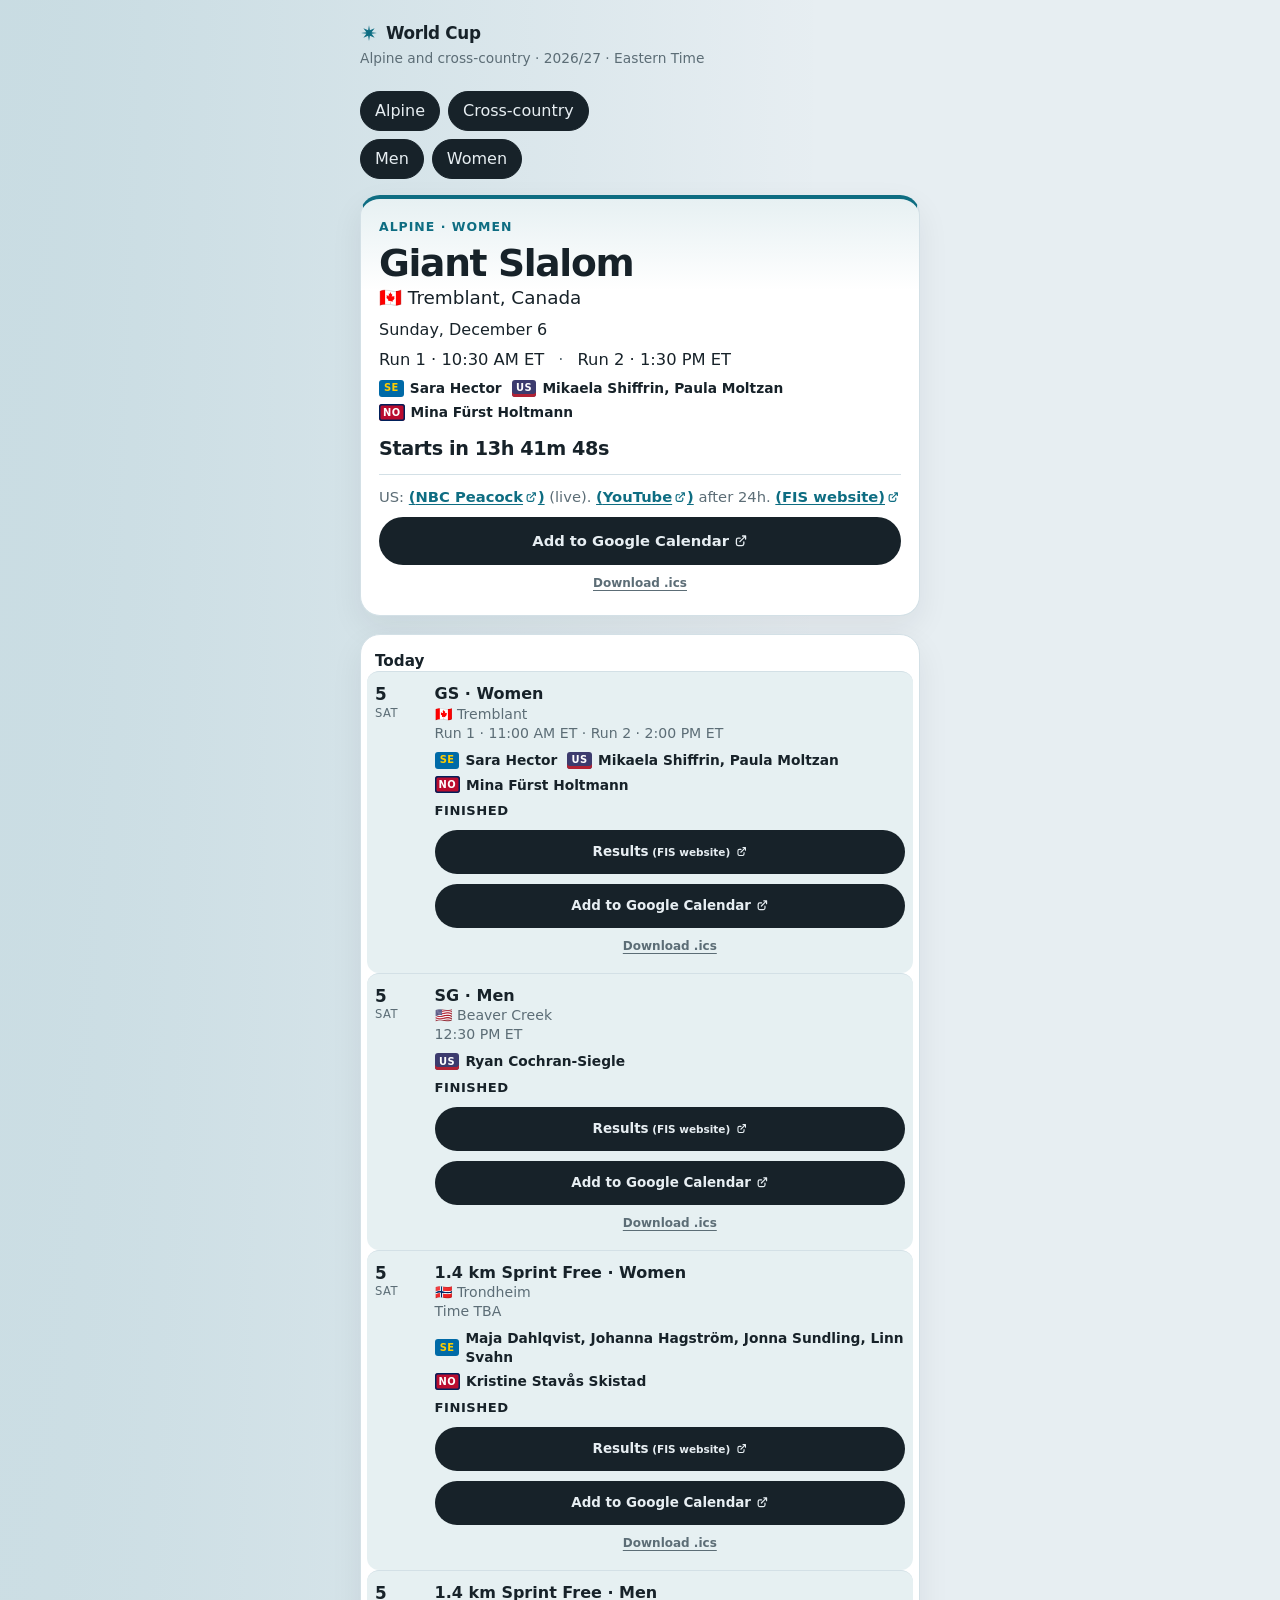
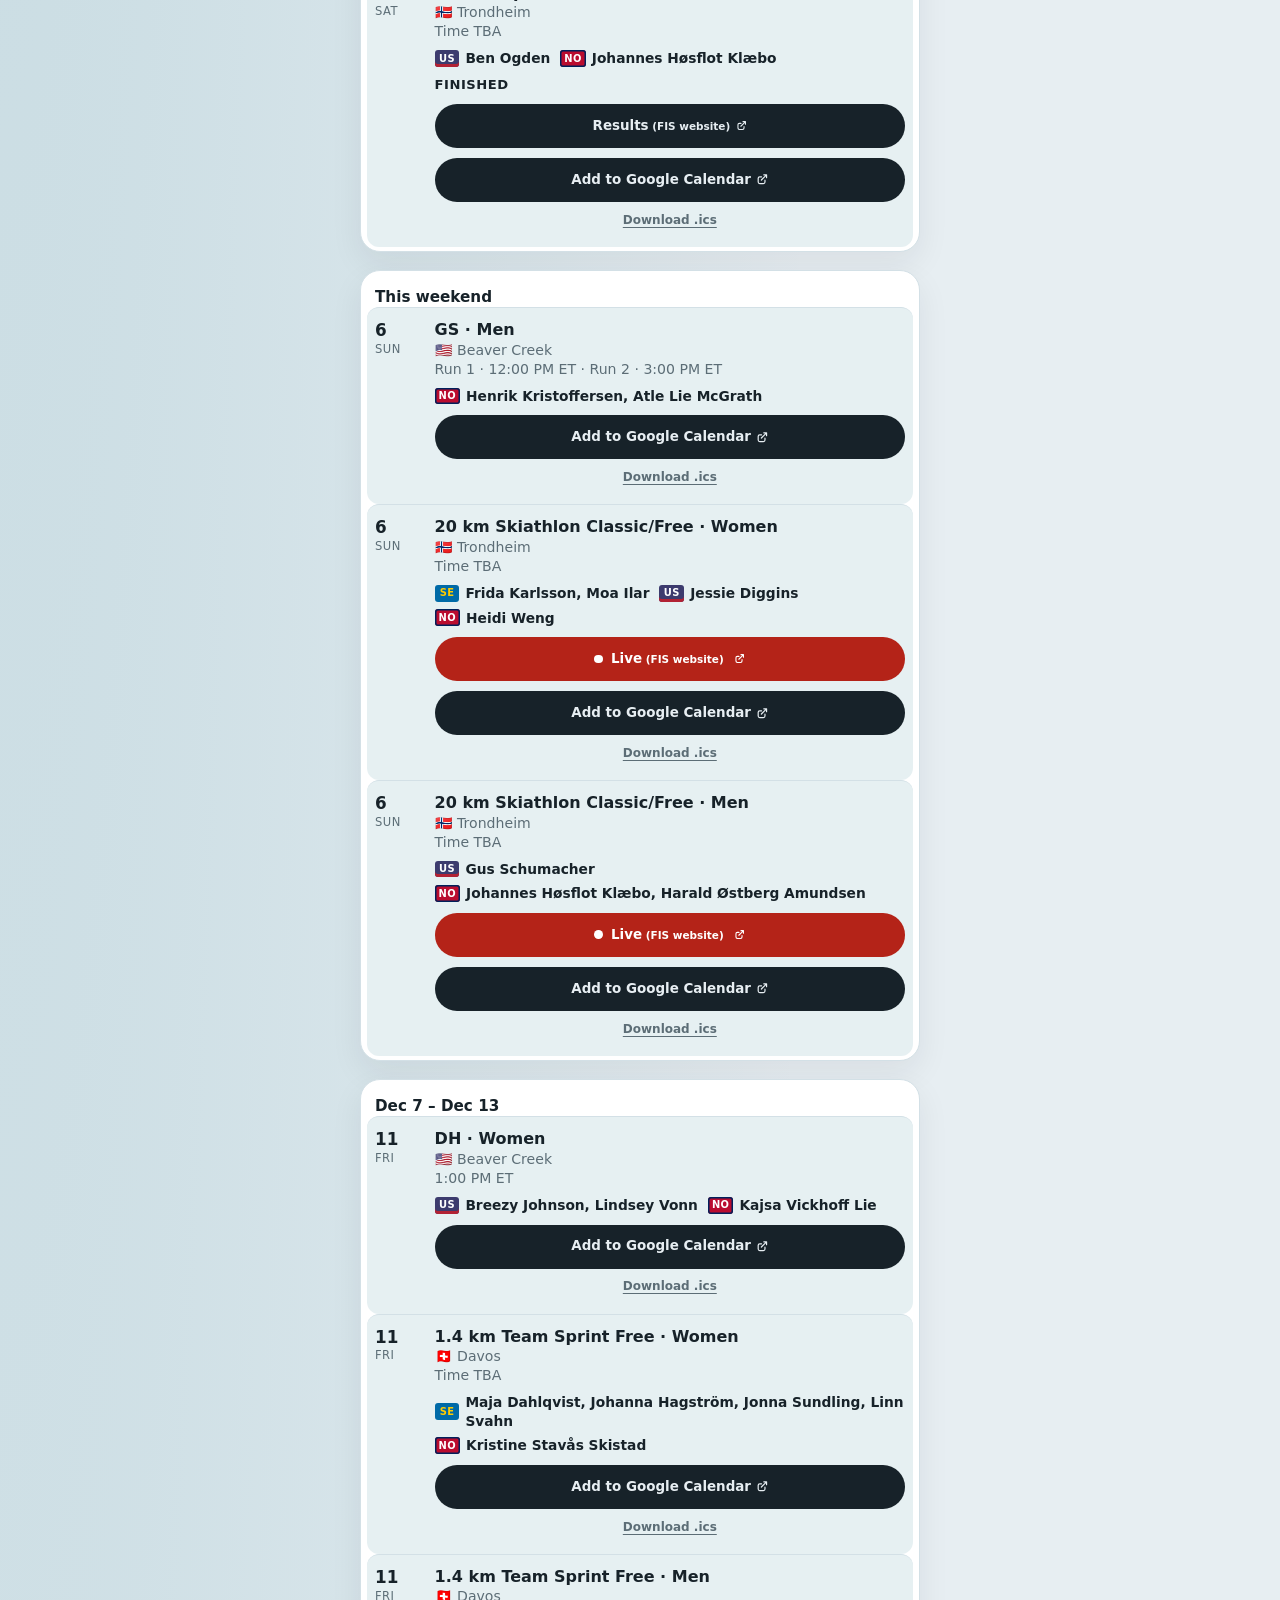
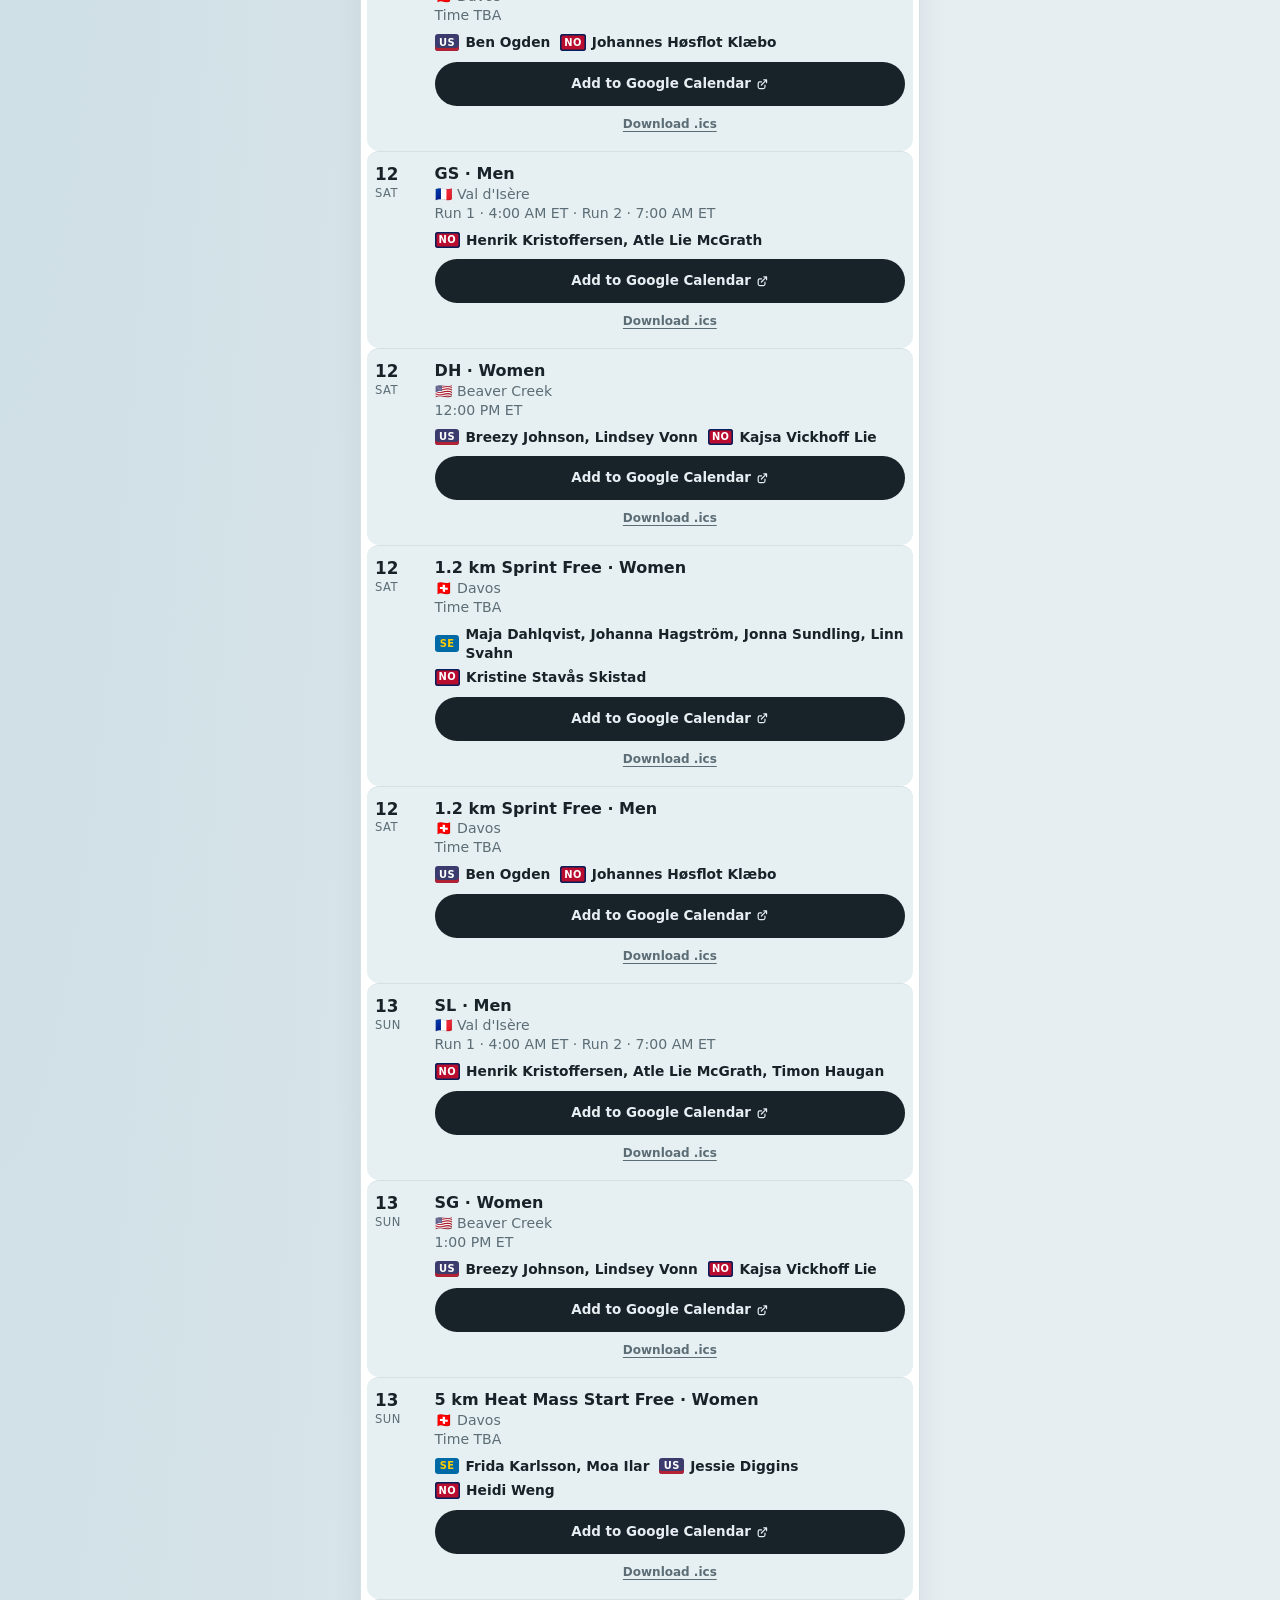
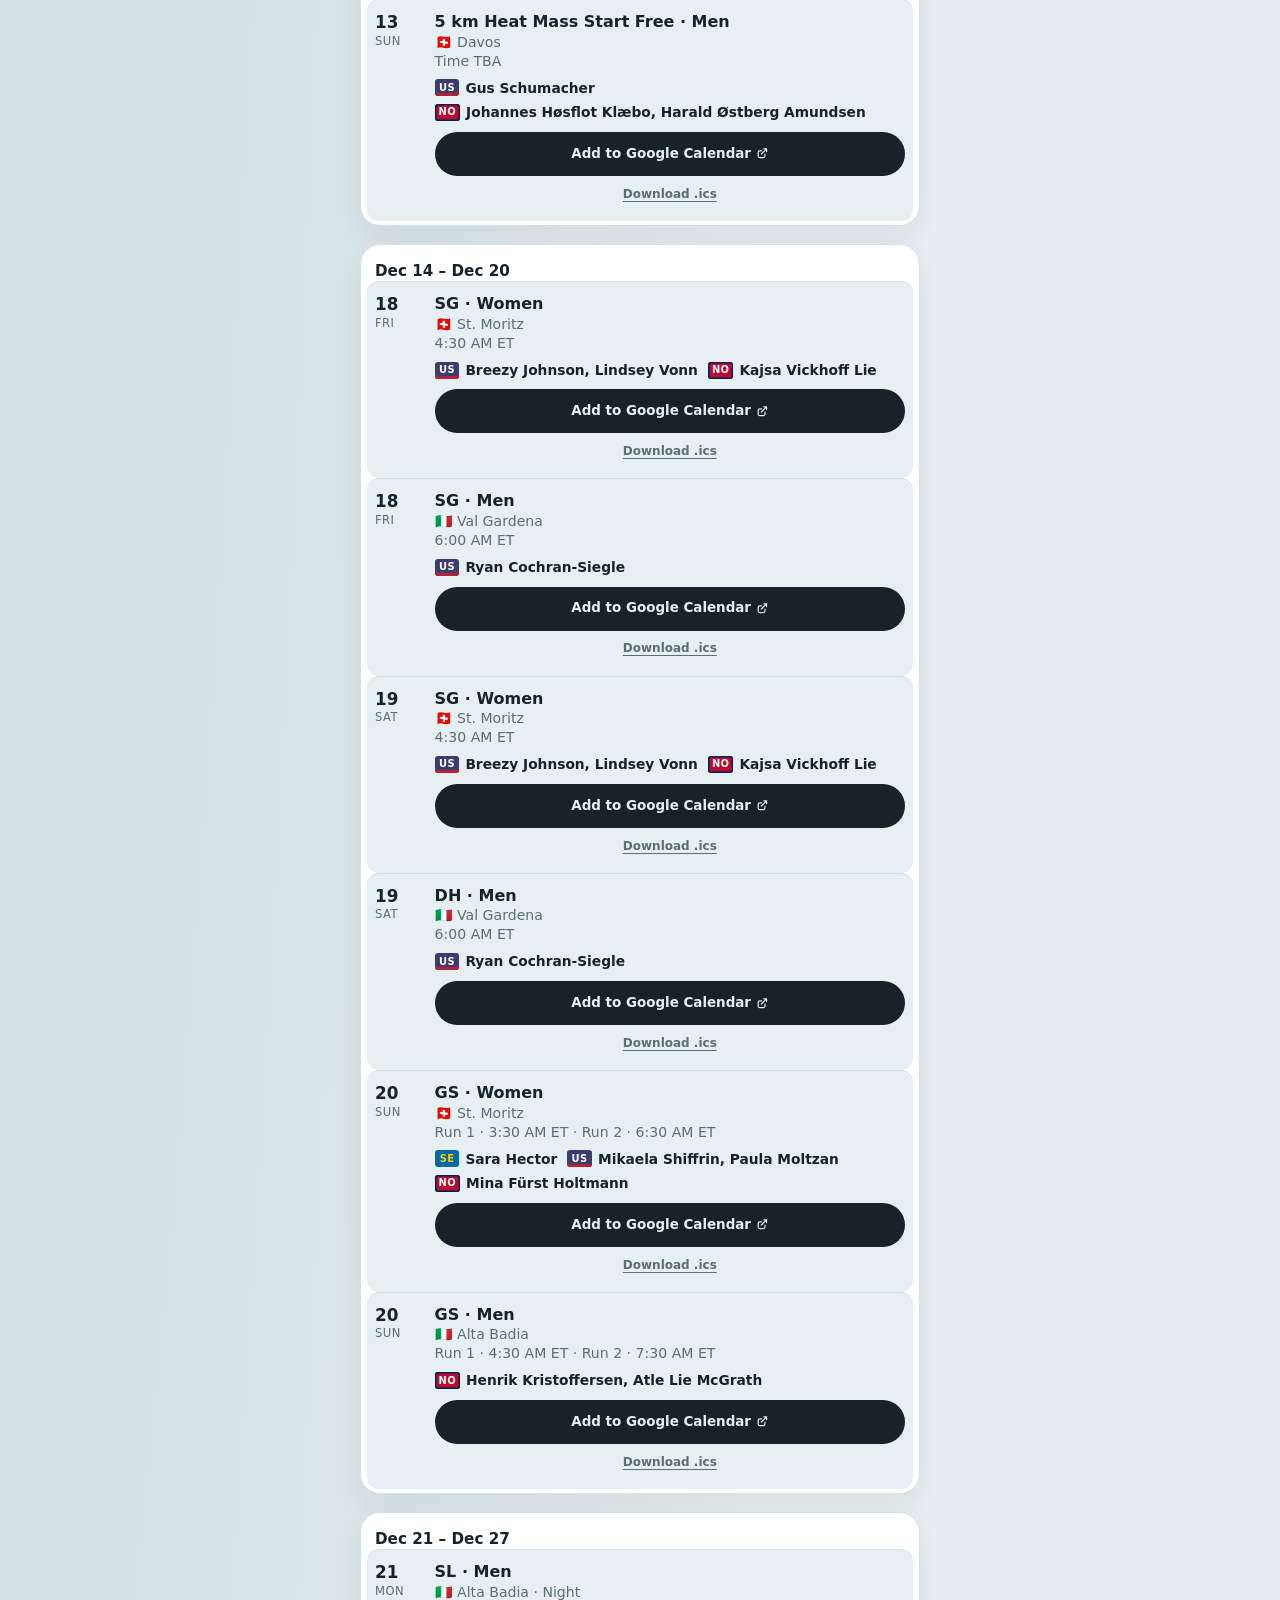
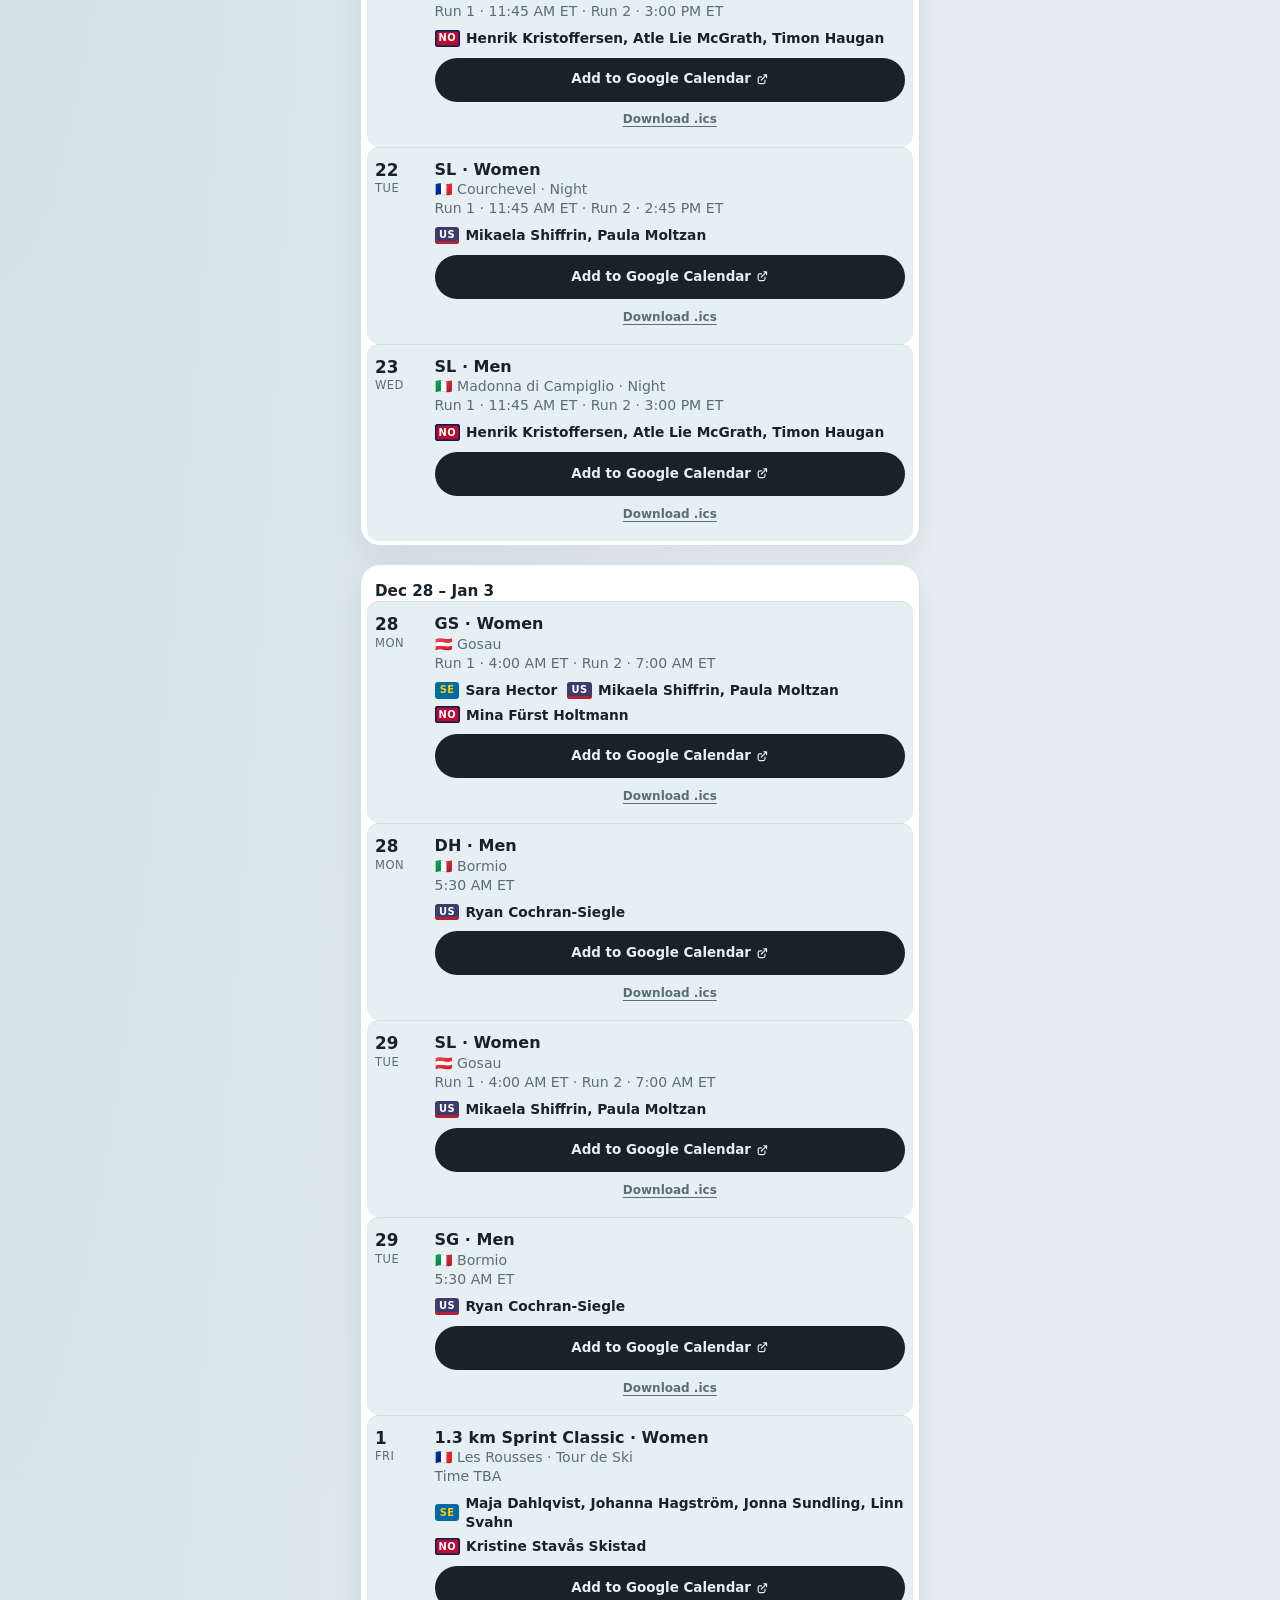
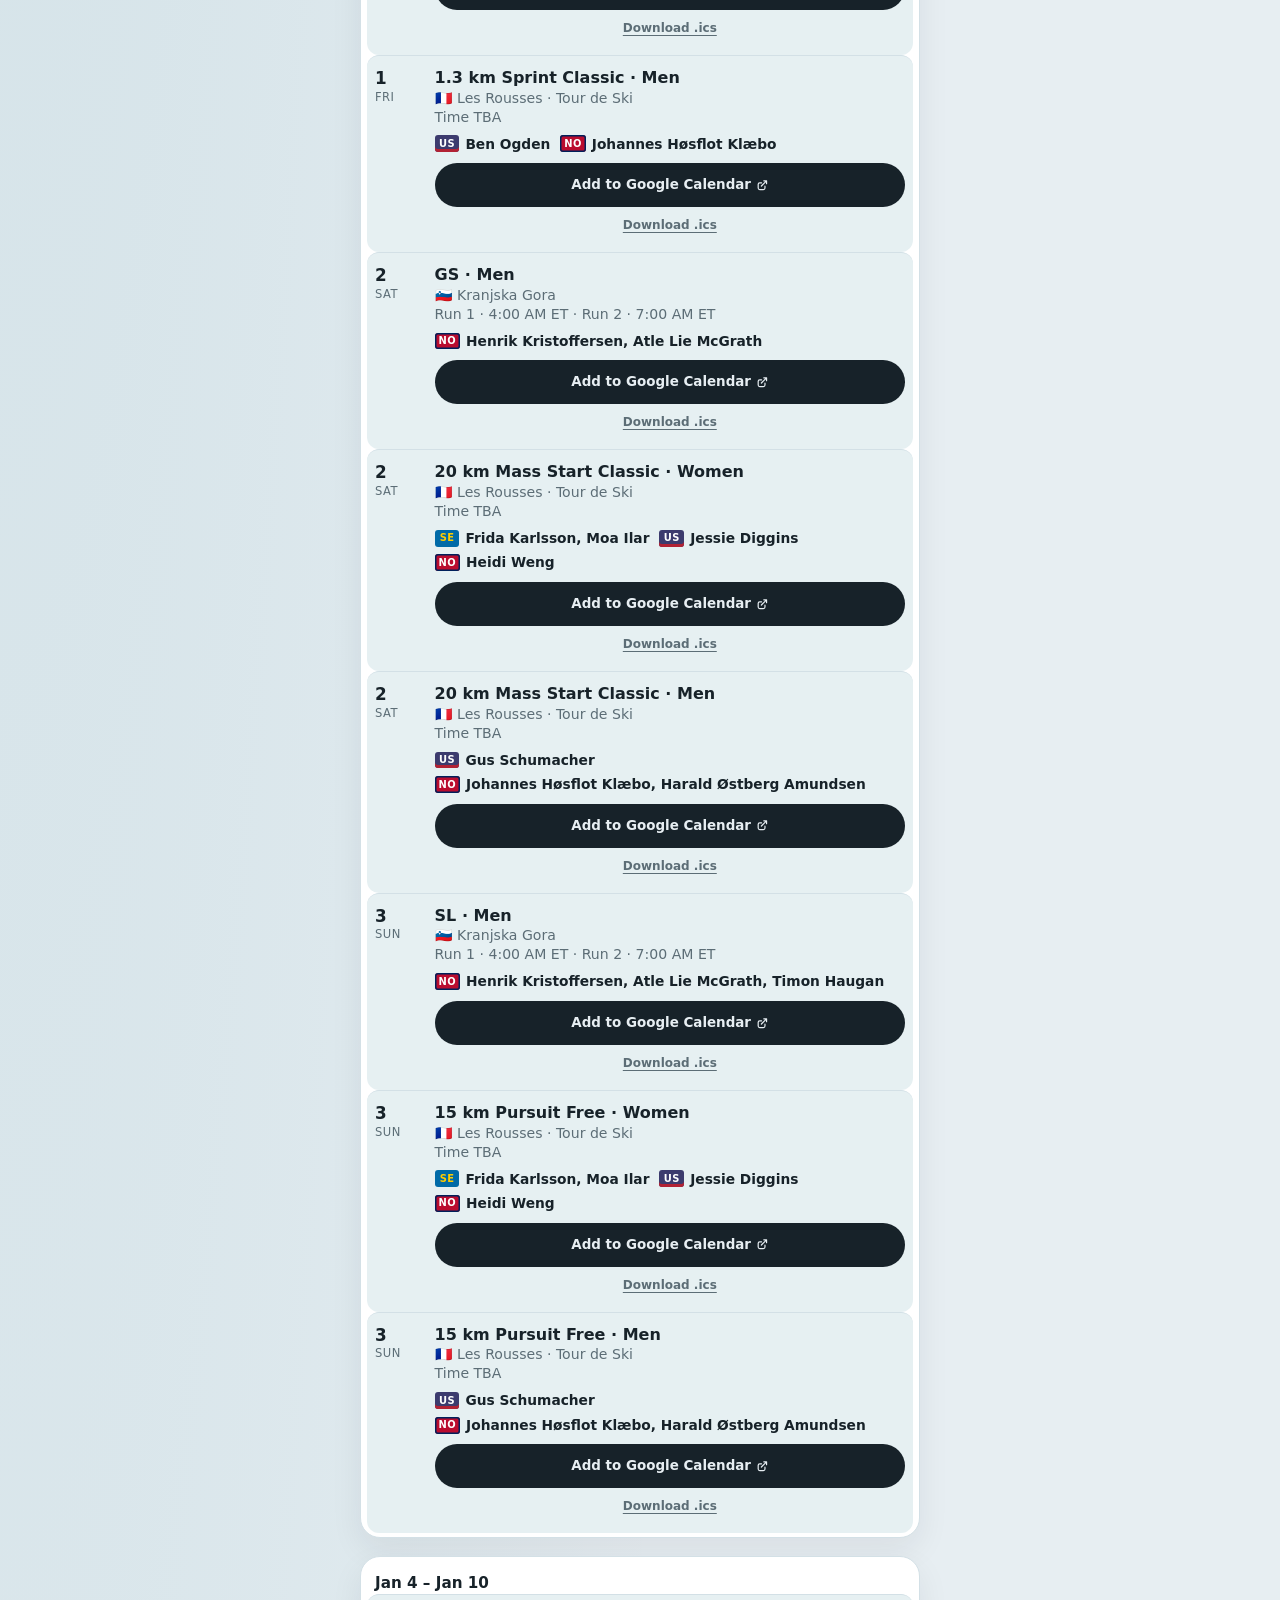
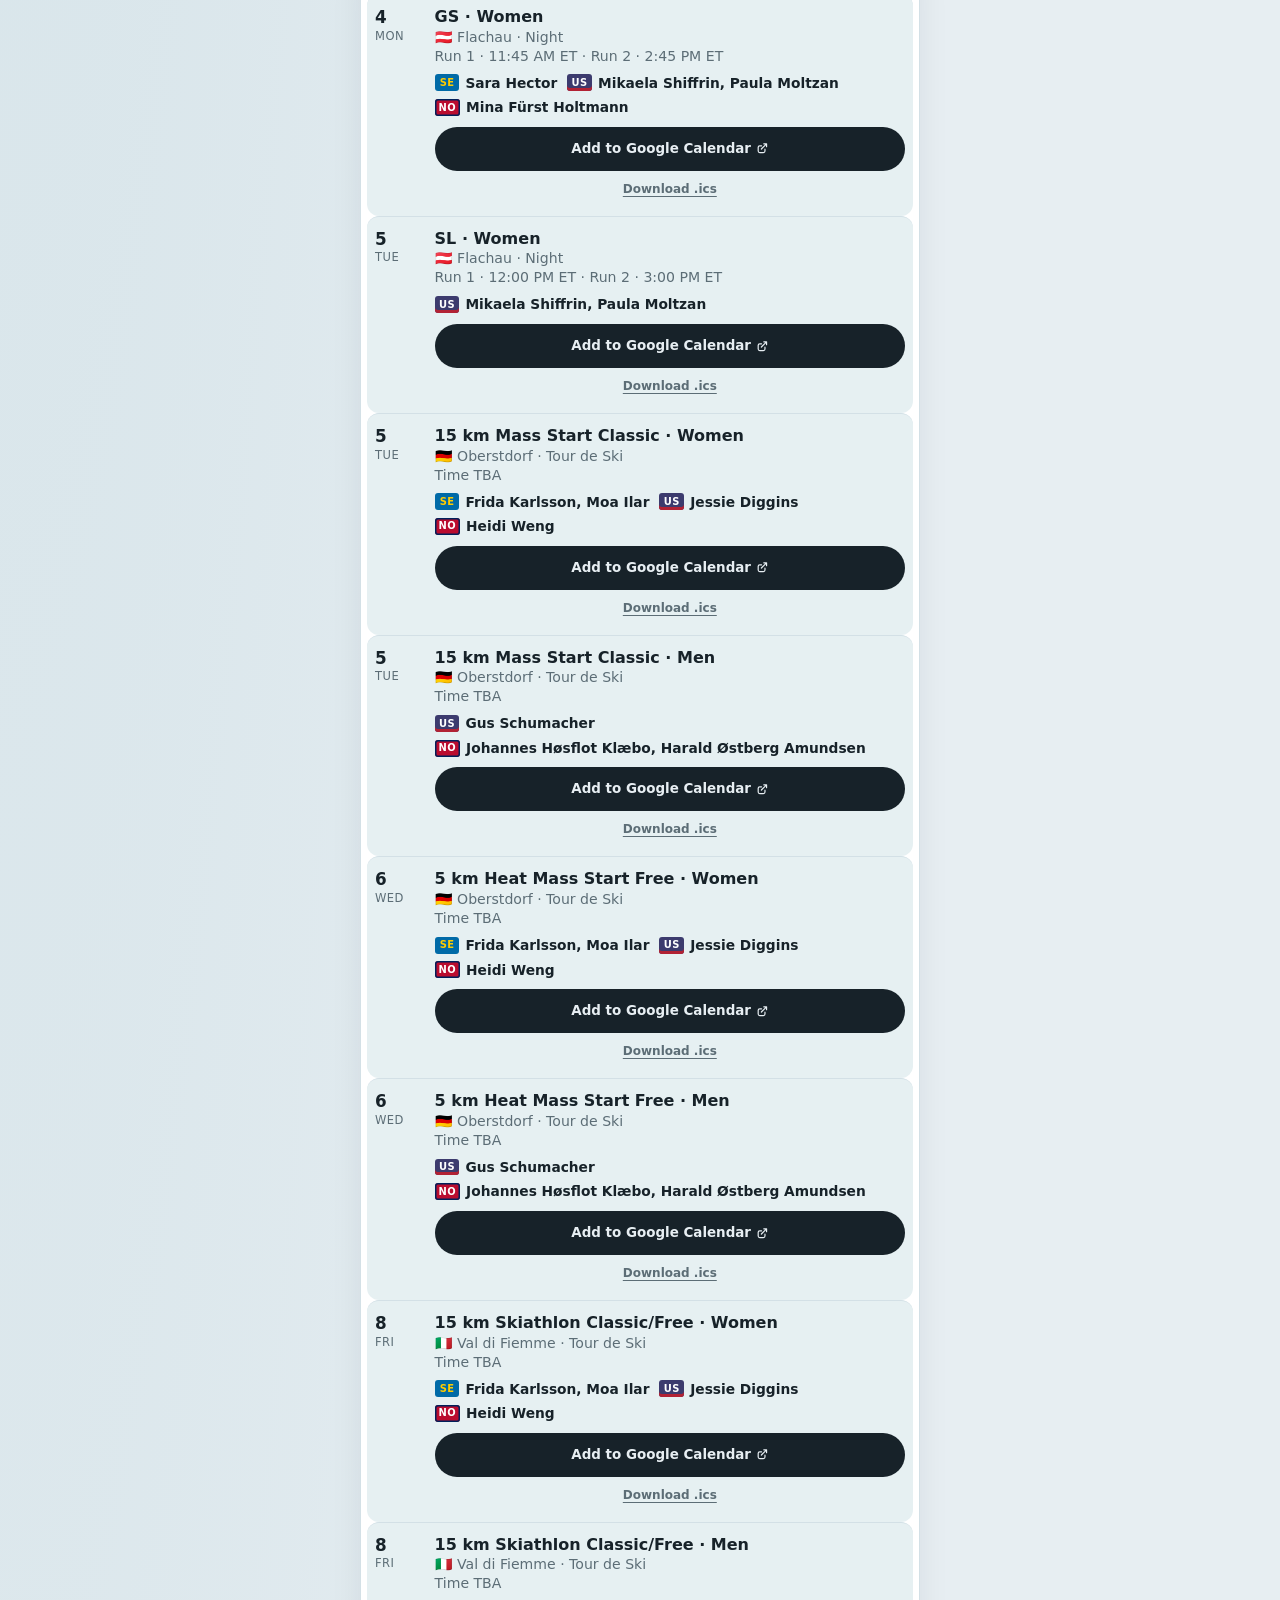
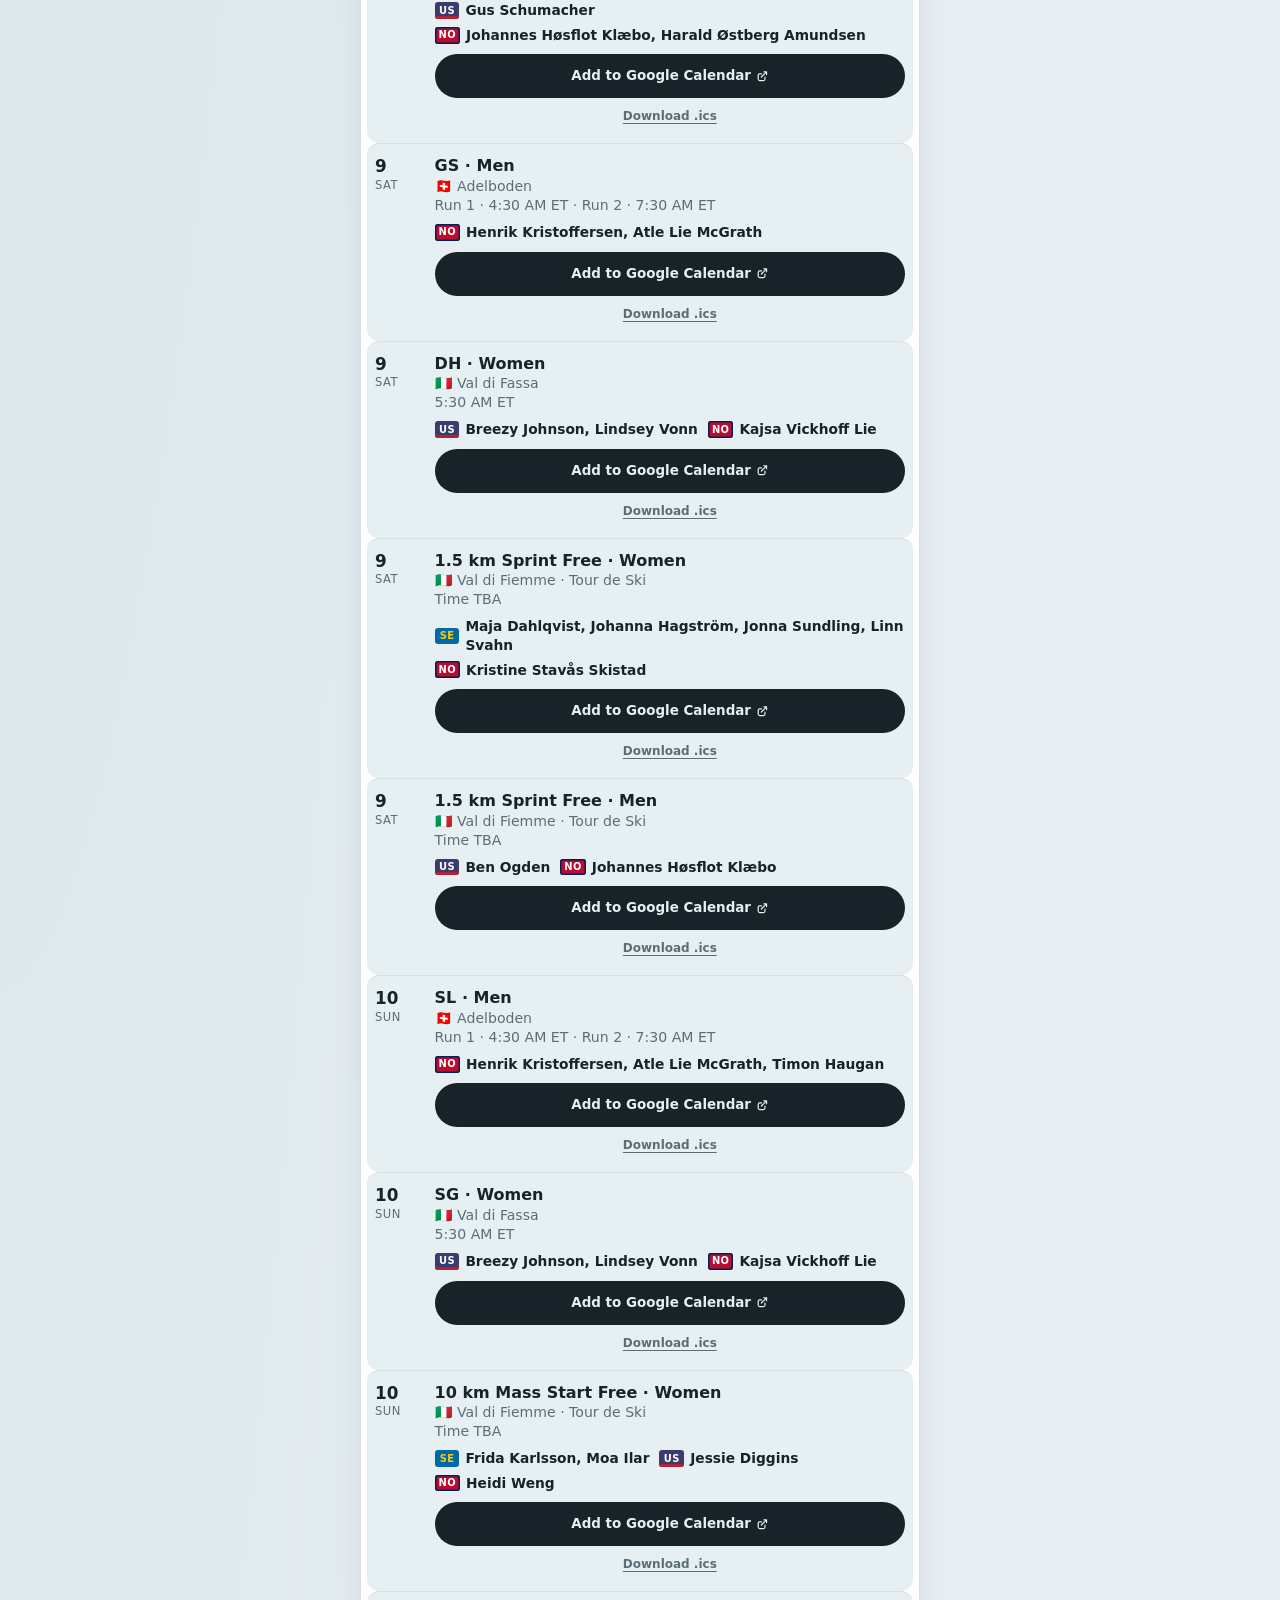
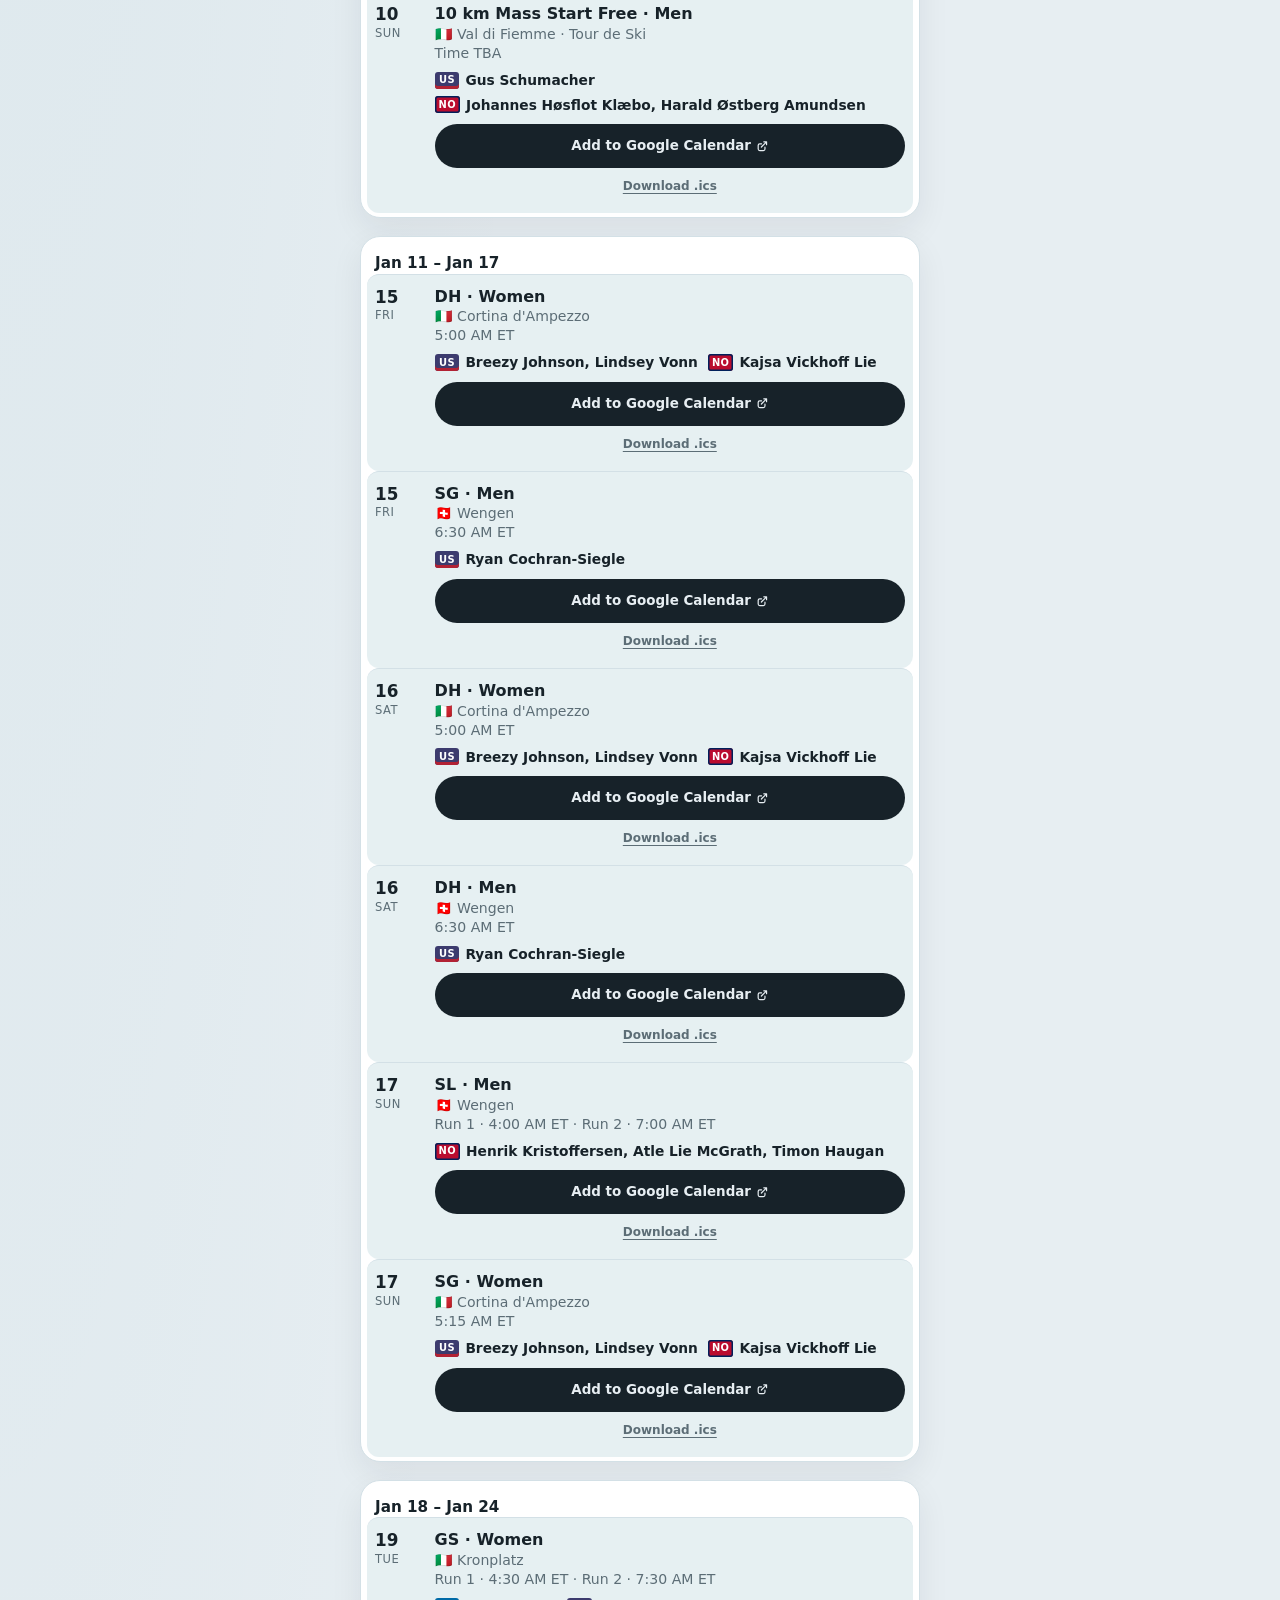
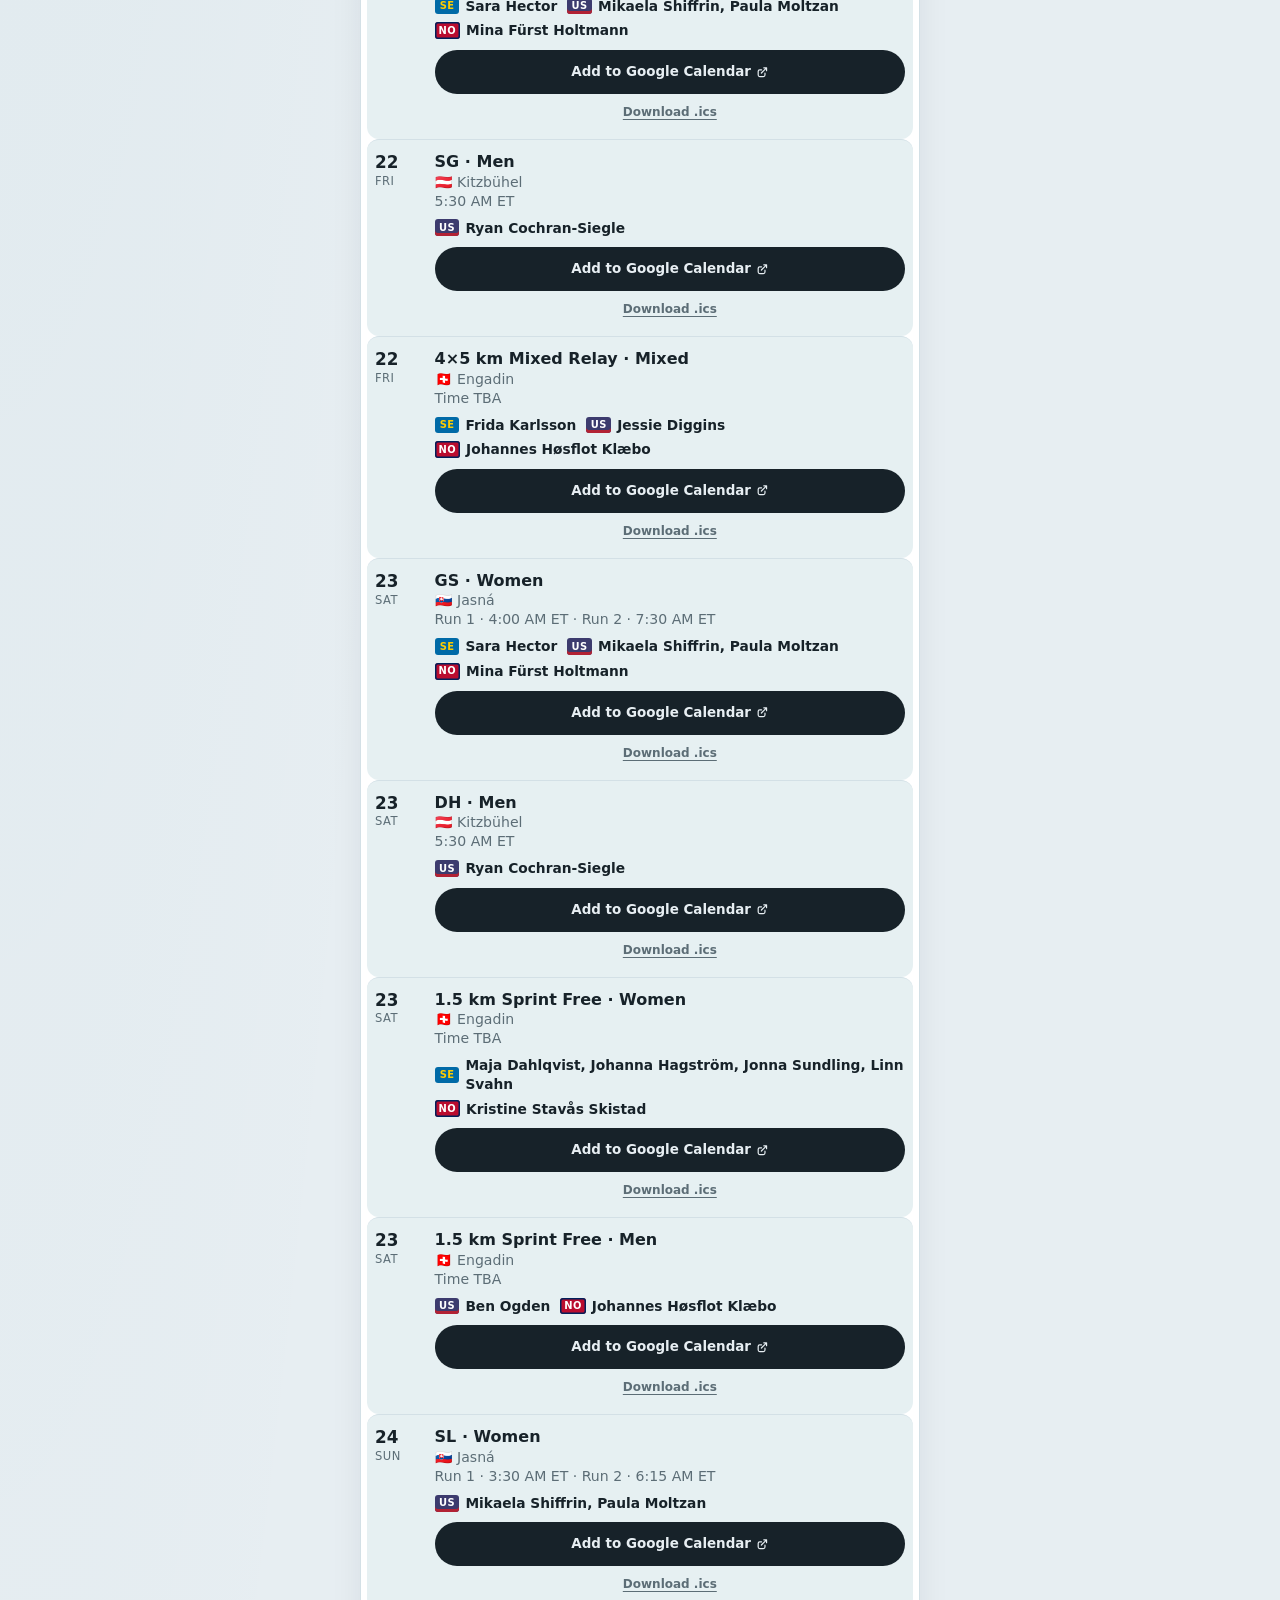
==== index.html @ b5e7c60f "Label every link that leaves the app. Live and Results say they open the FIS website, with an extern" ====
<!DOCTYPE html>
<html lang="en">
<head>
  <meta charset="utf-8">
  <meta name="viewport" content="width=device-width, initial-scale=1">
  <title>World Cup · Lake Placid</title>
  <meta name="description" content="The next FIS Alpine and Cross-Country World Cup race, in Eastern Time.">
  <meta name="theme-color" media="(prefers-color-scheme: light)" content="#e7eef2">
  <meta name="theme-color" media="(prefers-color-scheme: dark)" content="#0e1418">
  <meta name="apple-mobile-web-app-capable" content="yes">
  <meta name="mobile-web-app-capable" content="yes">
  <meta name="apple-mobile-web-app-title" content="World Cup">
  <link rel="manifest" href="manifest.json">
  <link rel="icon" href="icon-192.png" type="image/png">
  <link rel="apple-touch-icon" href="icon-192.png">
  <link rel="stylesheet" href="styles.css">
</head>
<body>
  <header class="top">
    <h1 class="brand">
      <svg class="mark" viewBox="0 0 64 64" aria-hidden="true">
        <path fill="currentColor" d="M32 4l3.2 18.2L52 14.8 41.2 29.2 60 32l-18.8 2.8L52 49.2 35.2 41.8 32 60l-3.2-18.2L12 49.2l10.8-14.4L4 32l18.8-2.8L12 14.8l16.8 7.4z"/>
      </svg>
      World Cup
    </h1>
    <p class="sub">Alpine and cross-country · 2026/27 · Eastern Time</p>
  </header>
  <main>
    <p id="preview" class="preview" hidden></p>
    <div class="filters">
      <div class="chips" id="sport" role="group" aria-label="Sport">
        <button type="button" data-filter="alpine" aria-pressed="true">Alpine</button>
        <button type="button" data-filter="xc" aria-pressed="true">Cross-country</button>
      </div>
      <div class="chips" id="gender" role="group" aria-label="Gender">
        <button type="button" data-filter="men" aria-pressed="true">Men</button>
        <button type="button" data-filter="women" aria-pressed="true">Women</button>
      </div>
    </div>
    <section id="hero" aria-live="polite"><p class="empty">Loading the next race…</p></section>
    <div id="live-strip"></div>
    <section id="upcoming" aria-label="Upcoming races"></section>
    <div class="past-wrap">
      <button type="button" id="past-toggle" aria-expanded="false">Past results</button>
      <section id="past" hidden></section>
    </div>
    <noscript><p class="empty">JavaScript draws the next race and hides the ones already run.</p></noscript>
  </main>
  <footer>
    <p>Clocks are Eastern Time, for Lake Placid. Dates and start times are the FIS World Cup calendars and database. Time TBA means FIS has not published a start time. Add to Google Calendar opens that race in Google Calendar, in a new tab. Download .ics stays on this page for Apple Calendar. Live (FIS website) and Results (FIS website) open the FIS website in a new tab. Live shows from an hour before the start until the race is over, and all day for a cross-country race with no start time. Finished races show the podium and stay under Today. Peacock, YouTube, and Outside TV open those sites in a new tab.</p>
  </footer>
  <script type="module" src="app.js"></script>
</body>
</html>
---- styles.css ----
:root {
  color-scheme: light;
  --bg: #e7eef2;
  --paper: #ffffff;
  --ink: #172229;
  --muted: #5c6d76;
  --line: #d3e0e6;
  --accent: #0e6d82;
  --live: #c45c26;
  --spot: rgba(14, 109, 130, 0.1);
  --shadow: 0 12px 32px rgba(23, 34, 41, 0.07);
}
@media (prefers-color-scheme: dark) {
  :root {
    color-scheme: dark;
    --bg: #0e1418;
    --paper: #182229;
    --ink: #e8f1f4;
    --muted: #9aafb8;
    --line: #2c3d48;
    --accent: #8fd0de;
    --live: #f0a06a;
    --spot: rgba(143, 208, 222, 0.14);
    --shadow: 0 12px 32px rgba(0, 0, 0, 0.35);
  }
}
* { box-sizing: border-box; }
html { -webkit-text-size-adjust: 100%; }
body {
  margin: 0;
  font-family: system-ui, -apple-system, "Segoe UI", Roboto, sans-serif;
  background:
    radial-gradient(ellipse at 0 -10%, rgba(14, 109, 130, 0.16), transparent 46%),
    var(--bg);
  color: var(--ink);
  line-height: 1.35;
}
main, .top, footer { width: min(560px, calc(100% - 28px)); margin-inline: auto; }
.top { padding: 22px 0 8px; }
.brand {
  display: flex; align-items: center; gap: 8px;
  margin: 0; font-size: 1.05rem; font-weight: 700; letter-spacing: -0.02em;
}
.mark { width: 18px; height: 18px; color: var(--accent); }
.sub { margin: 4px 0 0; color: var(--muted); font-size: 0.86rem; }
.filters { display: flex; flex-direction: column; gap: 8px; margin: 16px 0; }
.chips { display: flex; flex-wrap: wrap; gap: 8px; }
.chips button, #past-toggle {
  font: inherit; color: inherit; background: transparent;
  border: 1px solid var(--line); border-radius: 999px;
  min-height: 40px; padding: 6px 14px; cursor: pointer;
}
.chips button[aria-pressed="true"] {
  background: var(--ink); color: var(--bg); border-color: var(--ink);
}
button:focus-visible, a:focus-visible { outline: 2px solid var(--accent); outline-offset: 2px; }
.hero, .group, .past-card {
  background: var(--paper); border: 1px solid var(--line); border-radius: 20px;
  box-shadow: var(--shadow);
}
.hero { padding: 20px 18px 16px; border-top: 4px solid var(--accent); }
.hero.live { border-top-color: var(--live); }
.hero.featured {
  background:
    linear-gradient(180deg, var(--spot), transparent 92px),
    var(--paper);
}
.kicker {
  margin: 0; color: var(--accent); font-size: 0.78rem; font-weight: 700;
  letter-spacing: 0.08em; text-transform: uppercase;
}
.hero.live .kicker { color: var(--live); }
.hero h2 { margin: 8px 0 4px; font-size: 2.35rem; line-height: 1.02; letter-spacing: -0.035em; }
.venue { margin: 0; font-size: 1.15rem; }
.when, .times { margin: 8px 0 0; }
.times { font-size: 1.02rem; }
.times.runs { display: flex; flex-wrap: wrap; column-gap: 14px; row-gap: 2px; }
.times .sep, .clock .sep { color: var(--muted); }
.countdown {
  margin: 14px 0 0; font-size: 1.65rem; font-weight: 700; letter-spacing: -0.03em;
  font-variant-numeric: tabular-nums;
}
.countdown.long { font-size: 1.2rem; letter-spacing: -0.02em; }
.watch {
  margin: 12px 0 0; padding-top: 12px; border-top: 1px solid var(--line);
  color: var(--muted); font-size: 0.92rem;
}
.tags { display: flex; flex-wrap: wrap; gap: 6px; margin-top: 10px; }
.tag {
  font-size: 0.75rem; font-weight: 700; letter-spacing: 0.04em; text-transform: uppercase;
  border: 1px solid var(--line); border-radius: 999px; padding: 3px 8px; color: var(--muted);
}
.watch .ext, .fis {
  color: var(--accent);
  font-weight: 650;
  text-underline-offset: 2px;
  white-space: nowrap;
}
.ext-icon {
  width: 0.85em; height: 0.85em; margin-left: 0.16em;
  vertical-align: -0.12em; display: inline-block; flex: none;
}
.ext-label { white-space: nowrap; }
.ext-where { font-weight: 650; letter-spacing: 0; text-transform: none; }
.group { margin-top: 18px; padding: 8px 14px 4px; }
.group h3 { margin: 8px 0 0; font-size: 0.95rem; }
.contenders {
  display: flex; flex-wrap: wrap; align-items: center; gap: 6px 10px; margin-top: 8px;
}
.pair {
  display: inline-flex; align-items: center; gap: 6px;
  max-width: 100%; min-width: 0;
}
.contenders .names { font-size: 0.86rem; font-weight: 600; min-width: 0; }
.badge {
  display: inline-flex; align-items: center; justify-content: center;
  min-width: 1.55rem; height: 1.05rem; padding: 0 4px; border-radius: 3px;
  font-size: 0.62rem; font-weight: 800; letter-spacing: 0.04em; line-height: 1;
}
.badge.se { background: #006aa7; color: #fecc00; }
.badge.us { background: #3c3b6e; color: #fff; box-shadow: inset 0 -3px 0 #b22234; }
.badge.no { background: #ba0c2f; color: #fff; box-shadow: inset 0 0 0 1.5px #00205b; }
.race.featured, .past-card.featured { background: var(--spot); }
.race.featured { border-radius: 12px; margin-inline: -8px; padding-inline: 8px; }
.cals { display: flex; flex-direction: column; align-items: stretch; margin-top: 10px; gap: 2px; }
.gcal {
  display: flex; align-items: center; justify-content: center; gap: 0.15rem;
  min-height: 44px; padding: 8px 14px; border-radius: 999px;
  background: var(--ink); color: var(--bg);
  font: inherit; font-size: 0.92rem; font-weight: 700; text-align: center;
  text-decoration: none;
}
.gcal .ext-icon { width: 0.95em; height: 0.95em; }
.hero .gcal, .past-card .gcal { min-height: 48px; }
.ics {
  align-self: center;
  font: inherit; font-size: 0.75rem; font-weight: 600; color: var(--muted);
  background: transparent; border: 0; min-height: 32px; padding: 4px 8px;
  cursor: pointer; text-decoration: underline; text-underline-offset: 3px;
}
.live-link {
  display: inline-flex; align-items: center; justify-content: center; gap: 8px;
  margin-top: 10px; min-height: 44px; padding: 8px 14px; border-radius: 999px;
  background: #b42318; color: #fff; font-size: 0.95rem; font-weight: 800;
  letter-spacing: 0; text-decoration: none; text-transform: none; line-height: 1.15;
}
.hero .live-link, .past-card .live-link, .live-card .live-link,
.hero .results-link, .past-card .results-link {
  display: flex; width: 100%; min-height: 48px; margin-top: 14px;
}
.results-link {
  display: inline-flex; align-items: center; justify-content: center; gap: 0.2rem;
  margin-top: 10px; min-height: 44px; padding: 8px 14px; border-radius: 999px;
  background: var(--ink); color: var(--bg); font-size: 0.95rem; font-weight: 800;
  letter-spacing: 0; text-decoration: none; text-transform: none; line-height: 1.15;
}
.live-link .ext-where, .results-link .ext-where { font-size: 0.78em; font-weight: 700; }
.race .results-link, .race .live-link, .race .gcal {
  display: flex; width: 100%; max-width: 100%; justify-content: center;
  font-size: 0.84rem; padding-inline: 10px;
}
.finished { margin-top: 8px; font-weight: 800; letter-spacing: 0.04em; text-transform: uppercase; font-size: 0.82rem; }
.live-card {
  margin-top: 14px; padding: 14px 16px 16px;
  background: var(--paper); border: 1px solid var(--line); border-top: 4px solid var(--live);
  border-radius: 20px; box-shadow: var(--shadow);
}
.live-card p { margin: 0; font-weight: 700; }
.live-link .dot {
  width: 0.55rem; height: 0.55rem; border-radius: 50%; background: #fff; flex: none;
}
.live-link.on { animation: live-pulse 1.4s ease-out infinite; }
.live-link.on .dot { animation: live-dot 1.4s ease-in-out infinite; }
@keyframes live-pulse {
  0% { box-shadow: 0 0 0 0 rgba(180, 35, 24, 0.55); }
  70% { box-shadow: 0 0 0 10px rgba(180, 35, 24, 0); }
  100% { box-shadow: 0 0 0 0 rgba(180, 35, 24, 0); }
}
@keyframes live-dot {
  0%, 100% { opacity: 1; transform: scale(1); }
  50% { opacity: 0.35; transform: scale(0.65); }
}
.race {
  display: grid; grid-template-columns: 3.1rem 1fr; gap: 2px 10px;
  padding: 11px 0; border-top: 1px solid var(--line);
}
.race .day { font-weight: 700; font-size: 1.05rem; }
.race .dow { color: var(--muted); font-size: 0.72rem; text-transform: uppercase; letter-spacing: 0.04em; }
.race .what { font-weight: 600; }
.race .meta, .race .clock { color: var(--muted); font-size: 0.88rem; }
.past-wrap { margin: 22px 0 8px; }
#past-toggle { width: 100%; }
#past { margin-top: 12px; }
.past-card { padding: 12px 14px; margin-top: 10px; }
.past-card h3 { margin: 0; font-size: 1rem; }
.past-card p { margin: 4px 0 0; color: var(--muted); font-size: 0.9rem; }
.podium { list-style: none; margin: 8px 0 0; padding: 0; }
.podium li { display: grid; grid-template-columns: 1.2rem 1fr auto; gap: 8px; padding: 3px 0; }
.podium b { color: var(--accent); }
.empty { color: var(--muted); padding: 12px 0; }
.preview {
  margin: 0 0 12px; padding: 8px 12px; border-radius: 12px;
  background: var(--paper);
  font-size: 0.85rem;
}
footer { padding: 8px 0 36px; color: var(--muted); font-size: 0.78rem; }
footer p { margin: 0; }
@media (prefers-reduced-motion: reduce) {
  * { scroll-behavior: auto; }
  .live-link.on, .live-link.on .dot { animation: none; }
}
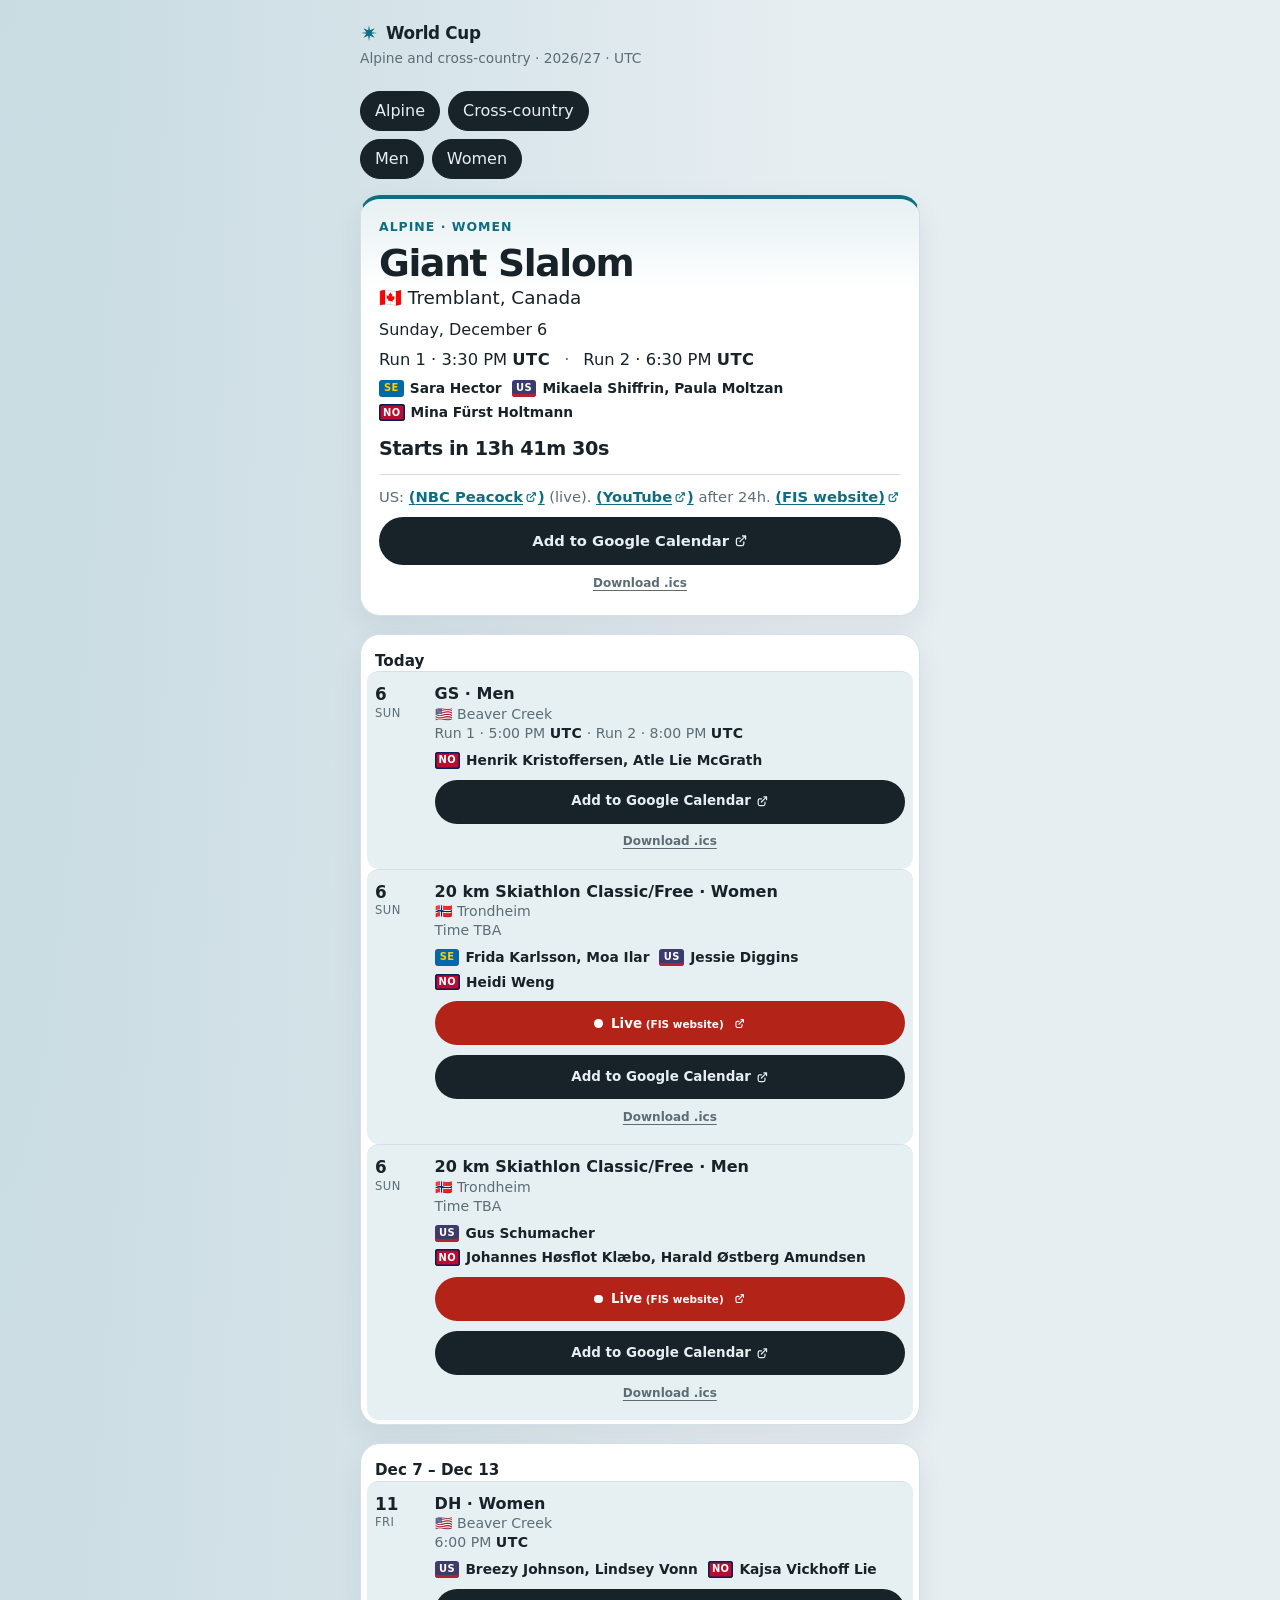
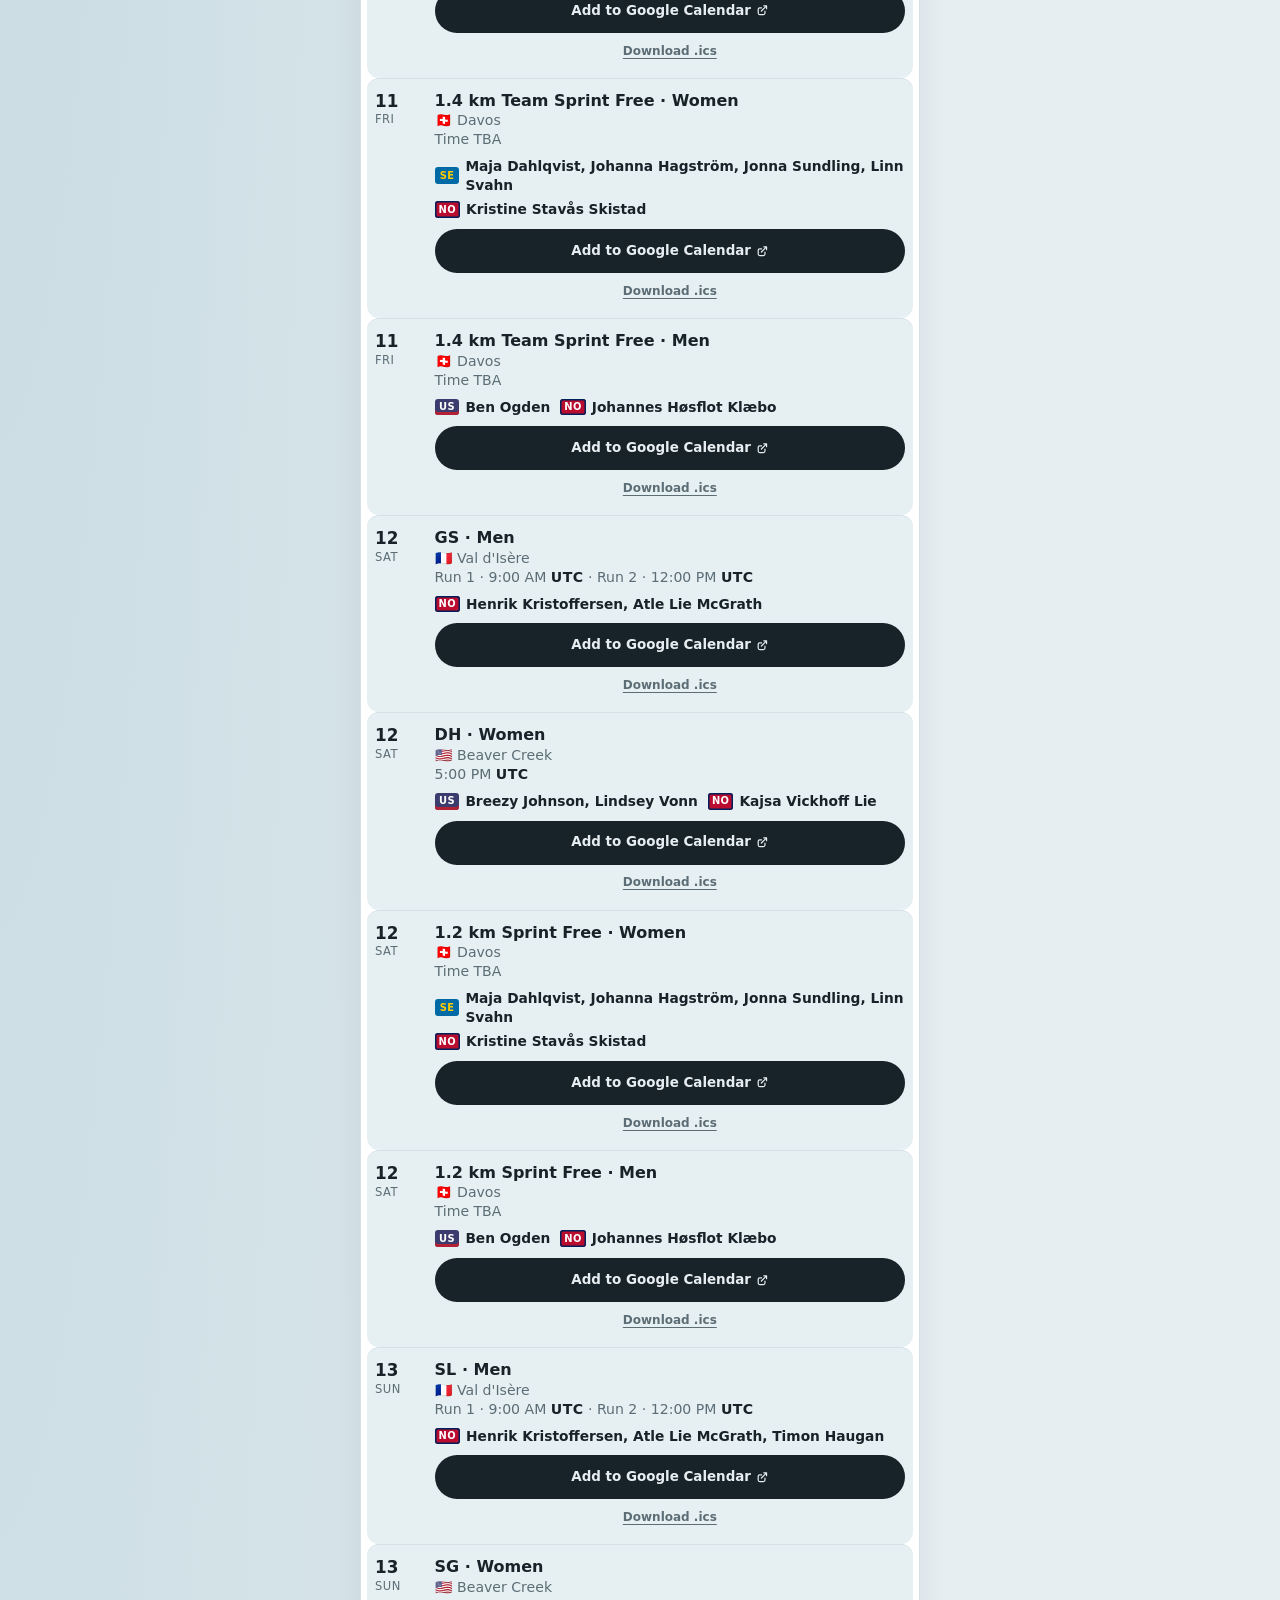
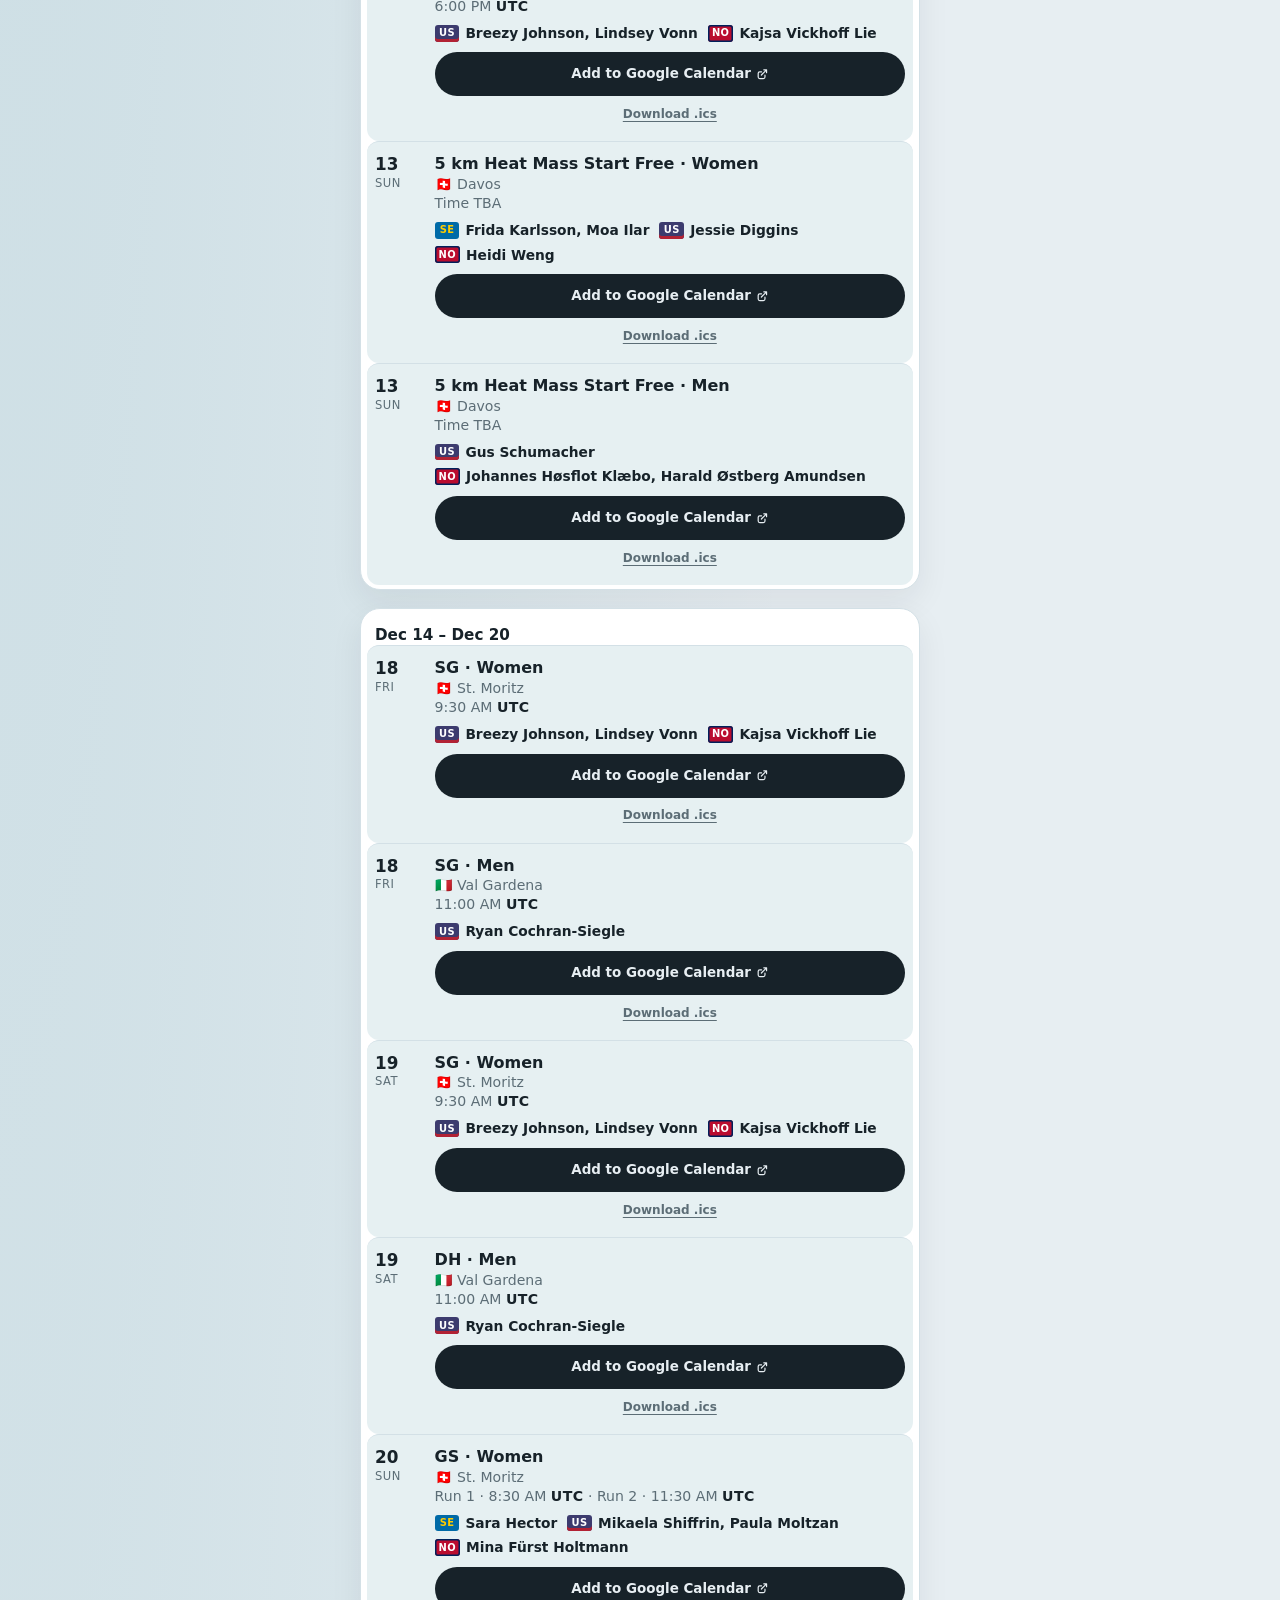
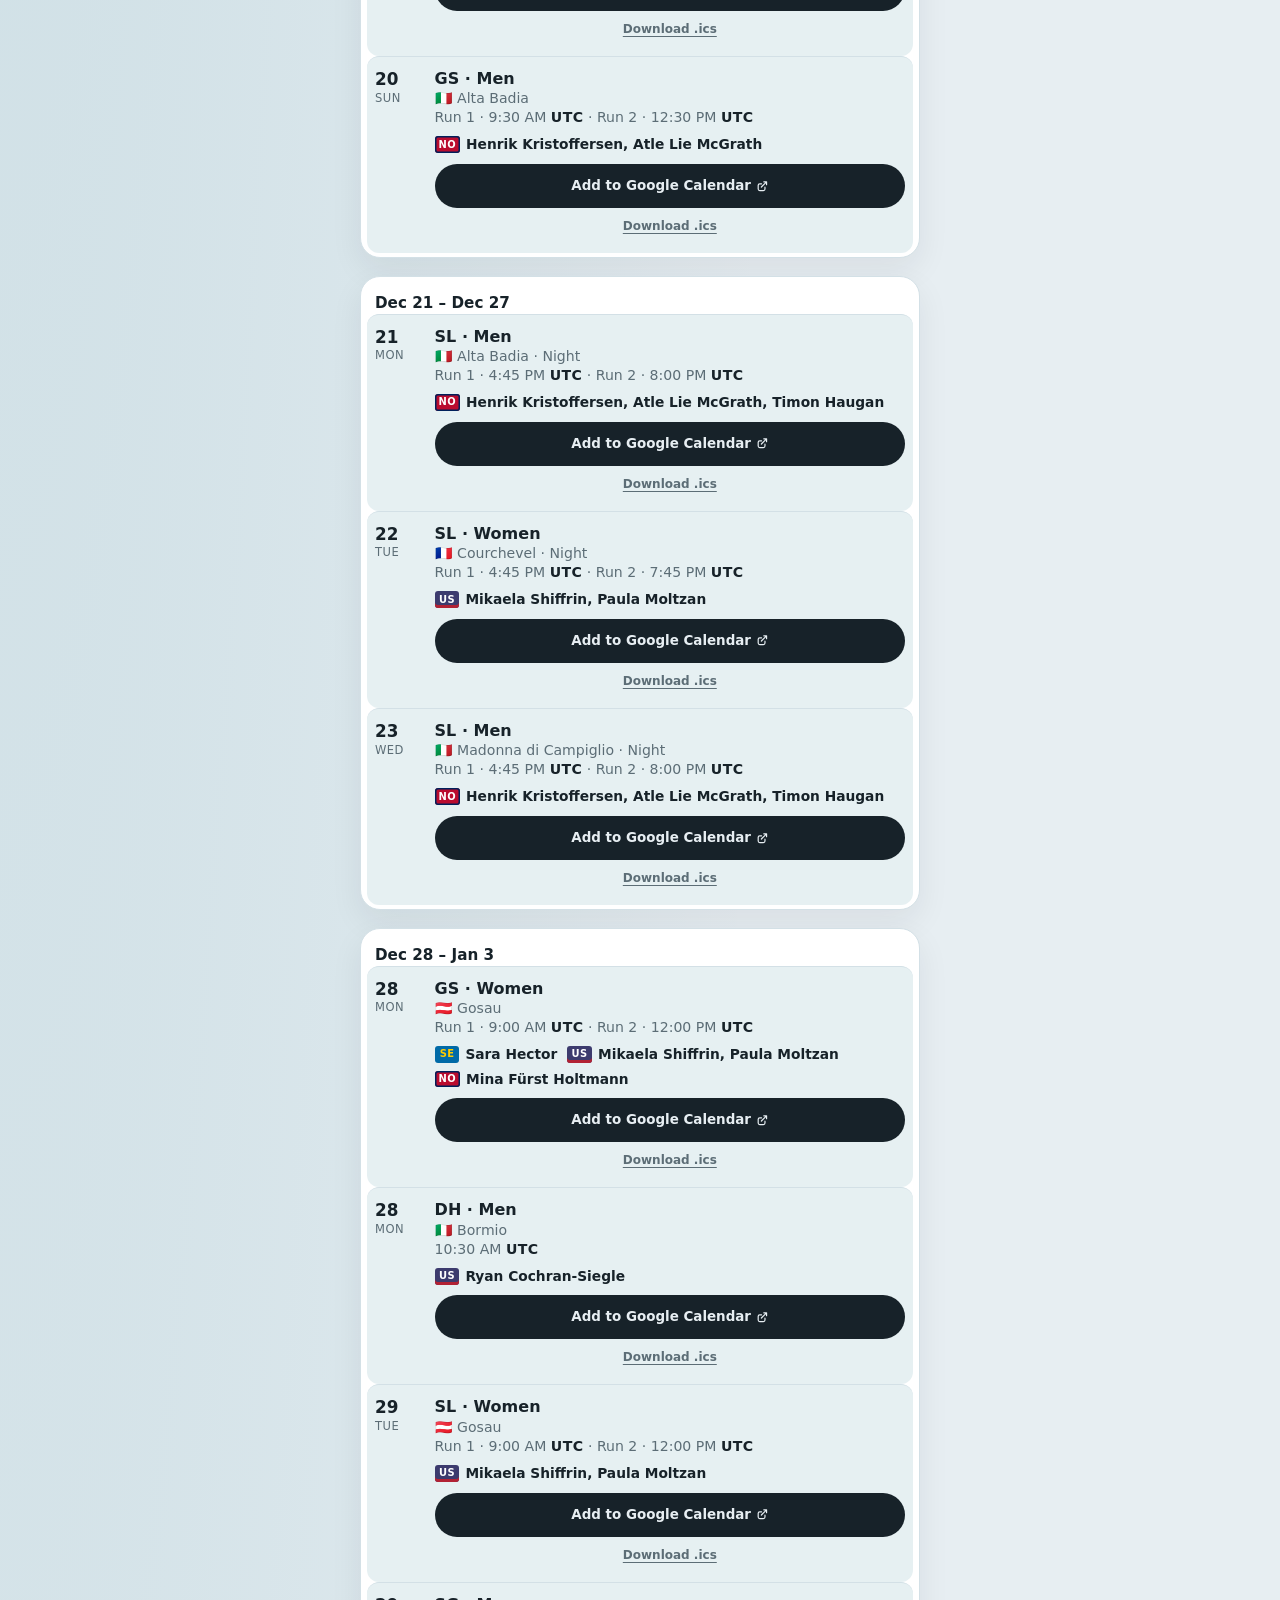
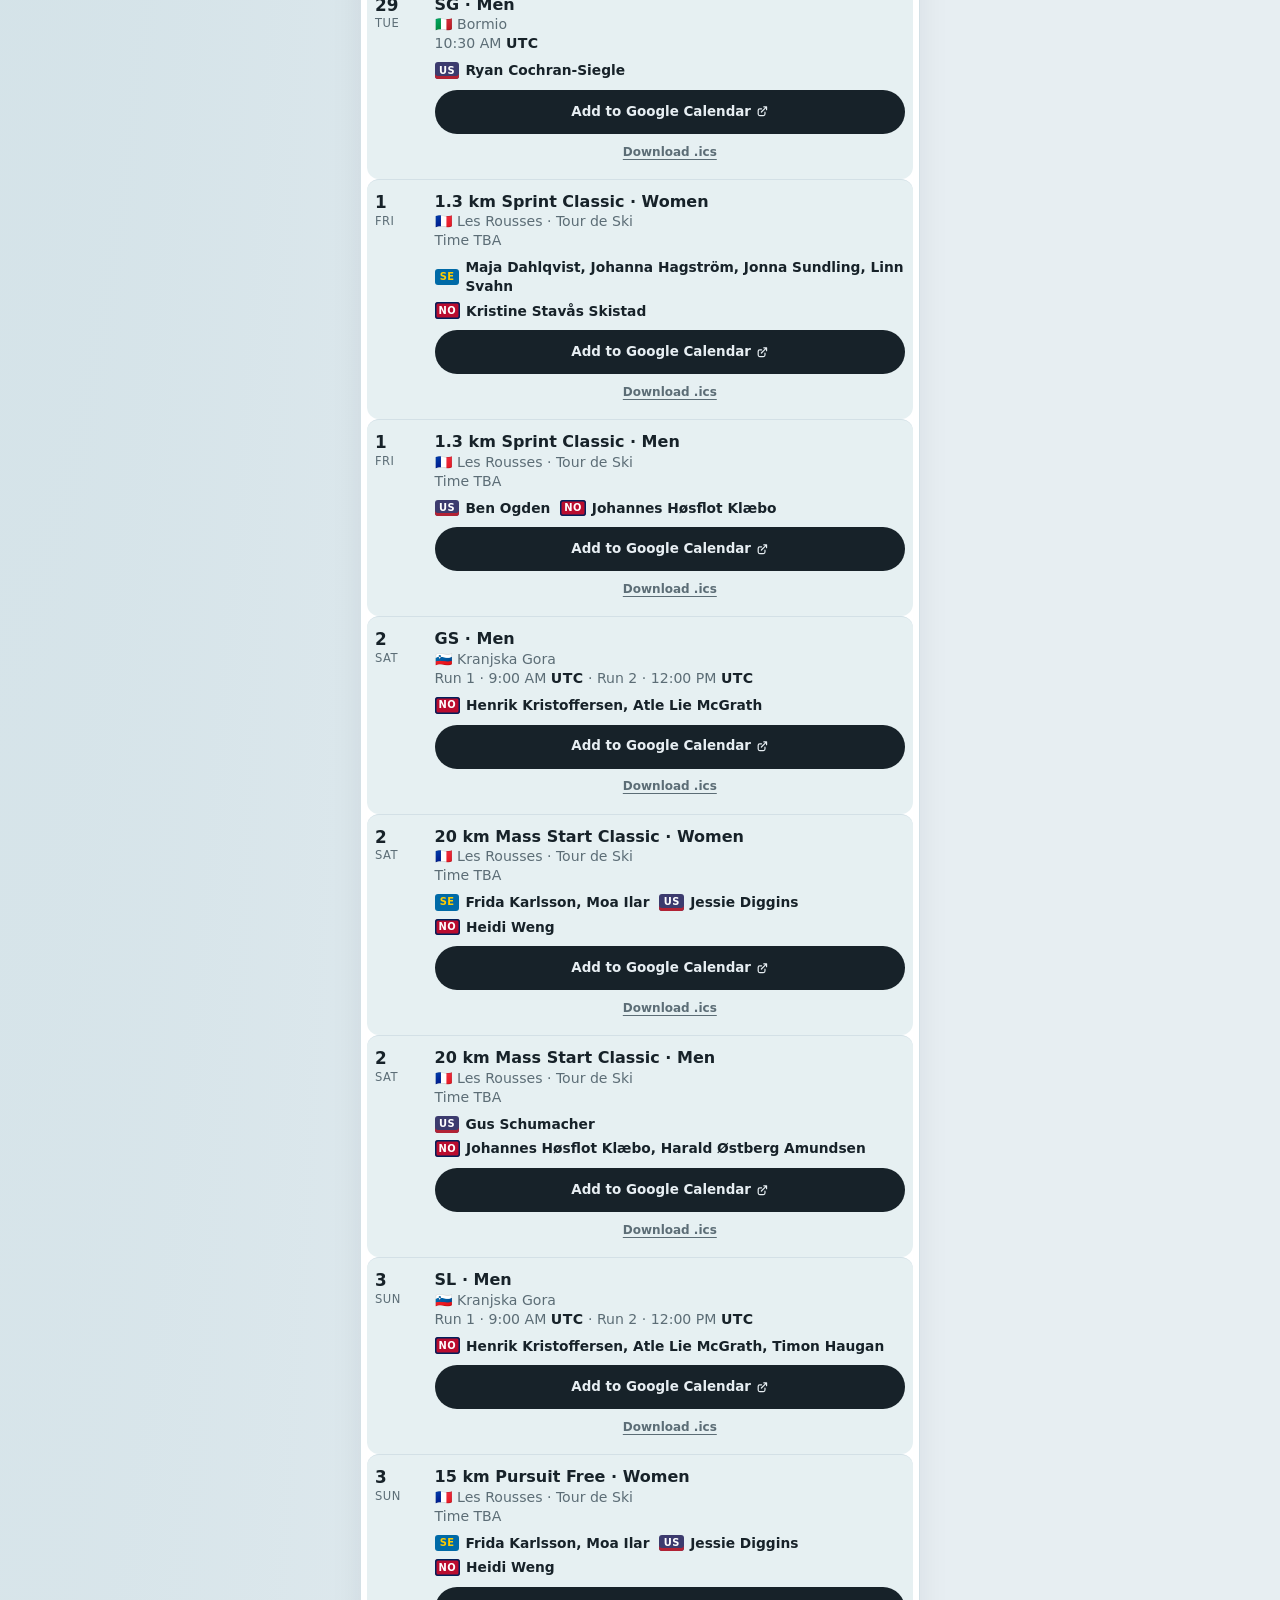
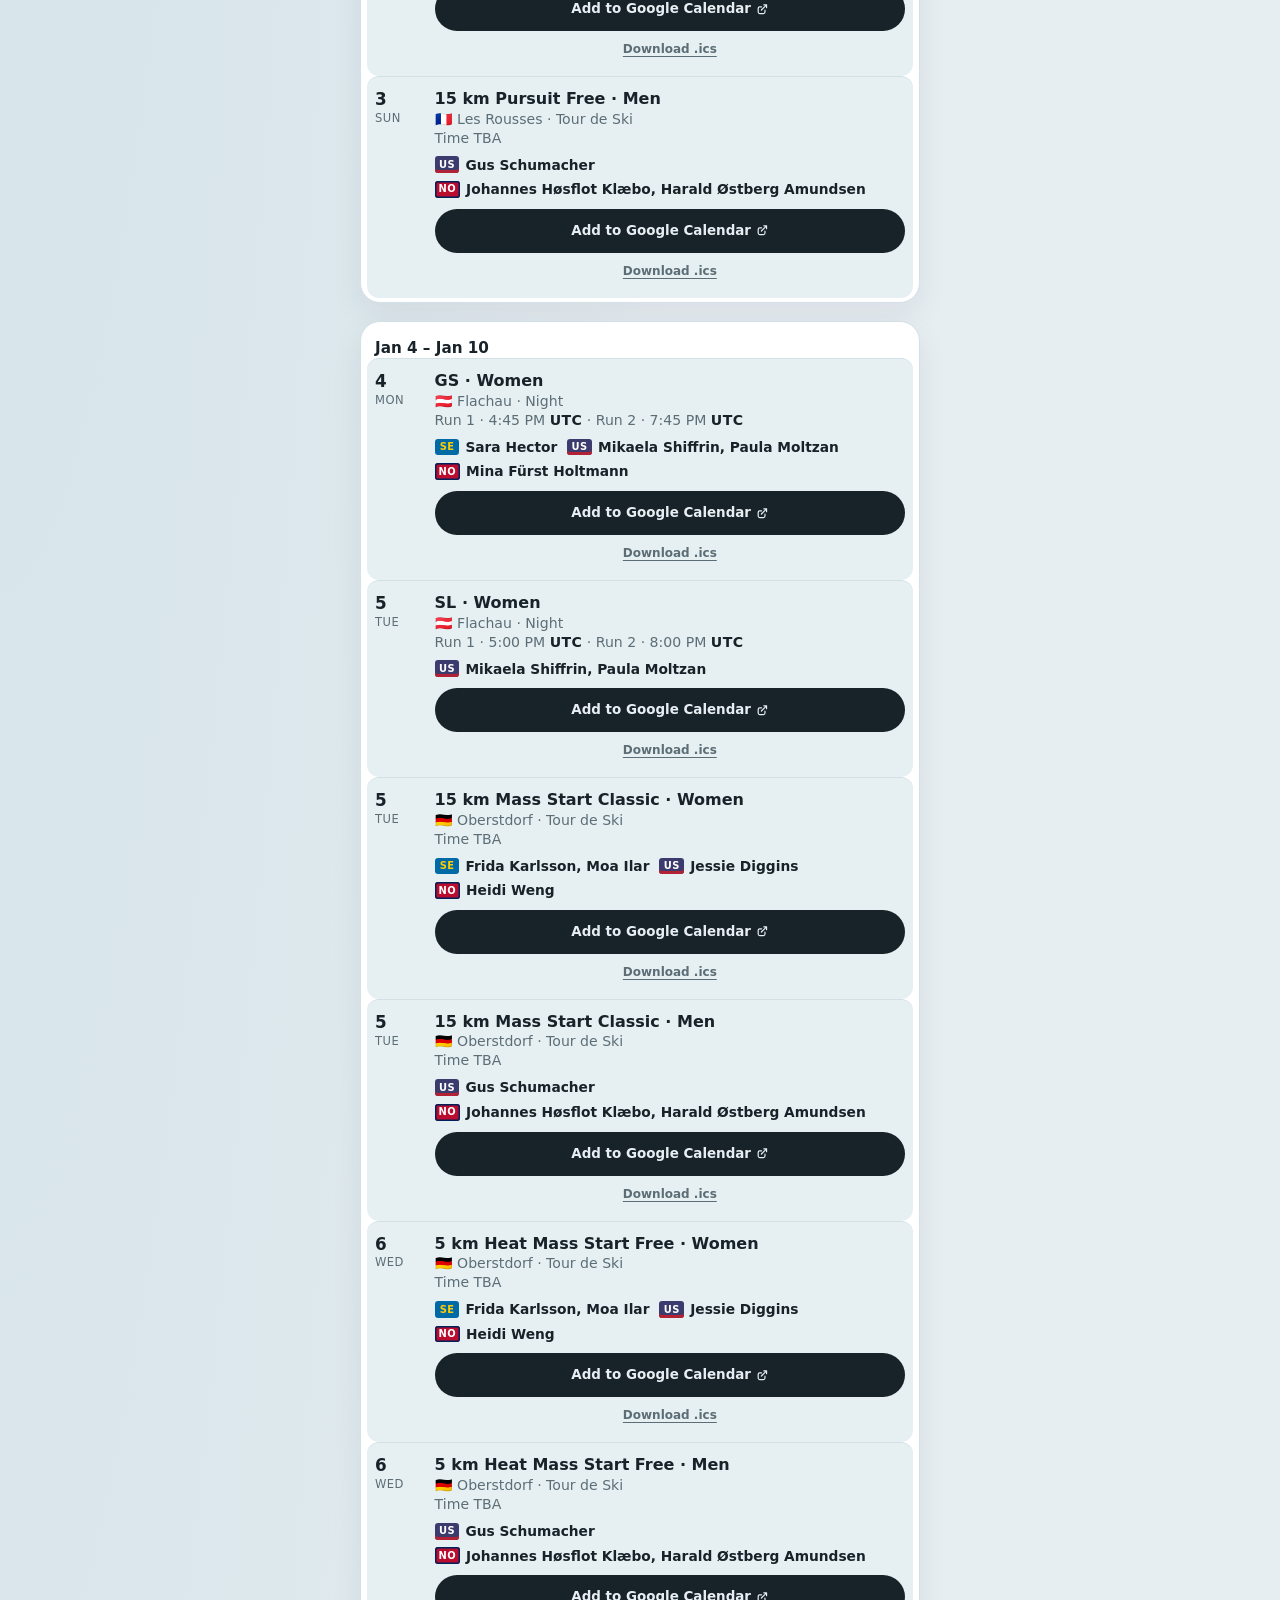
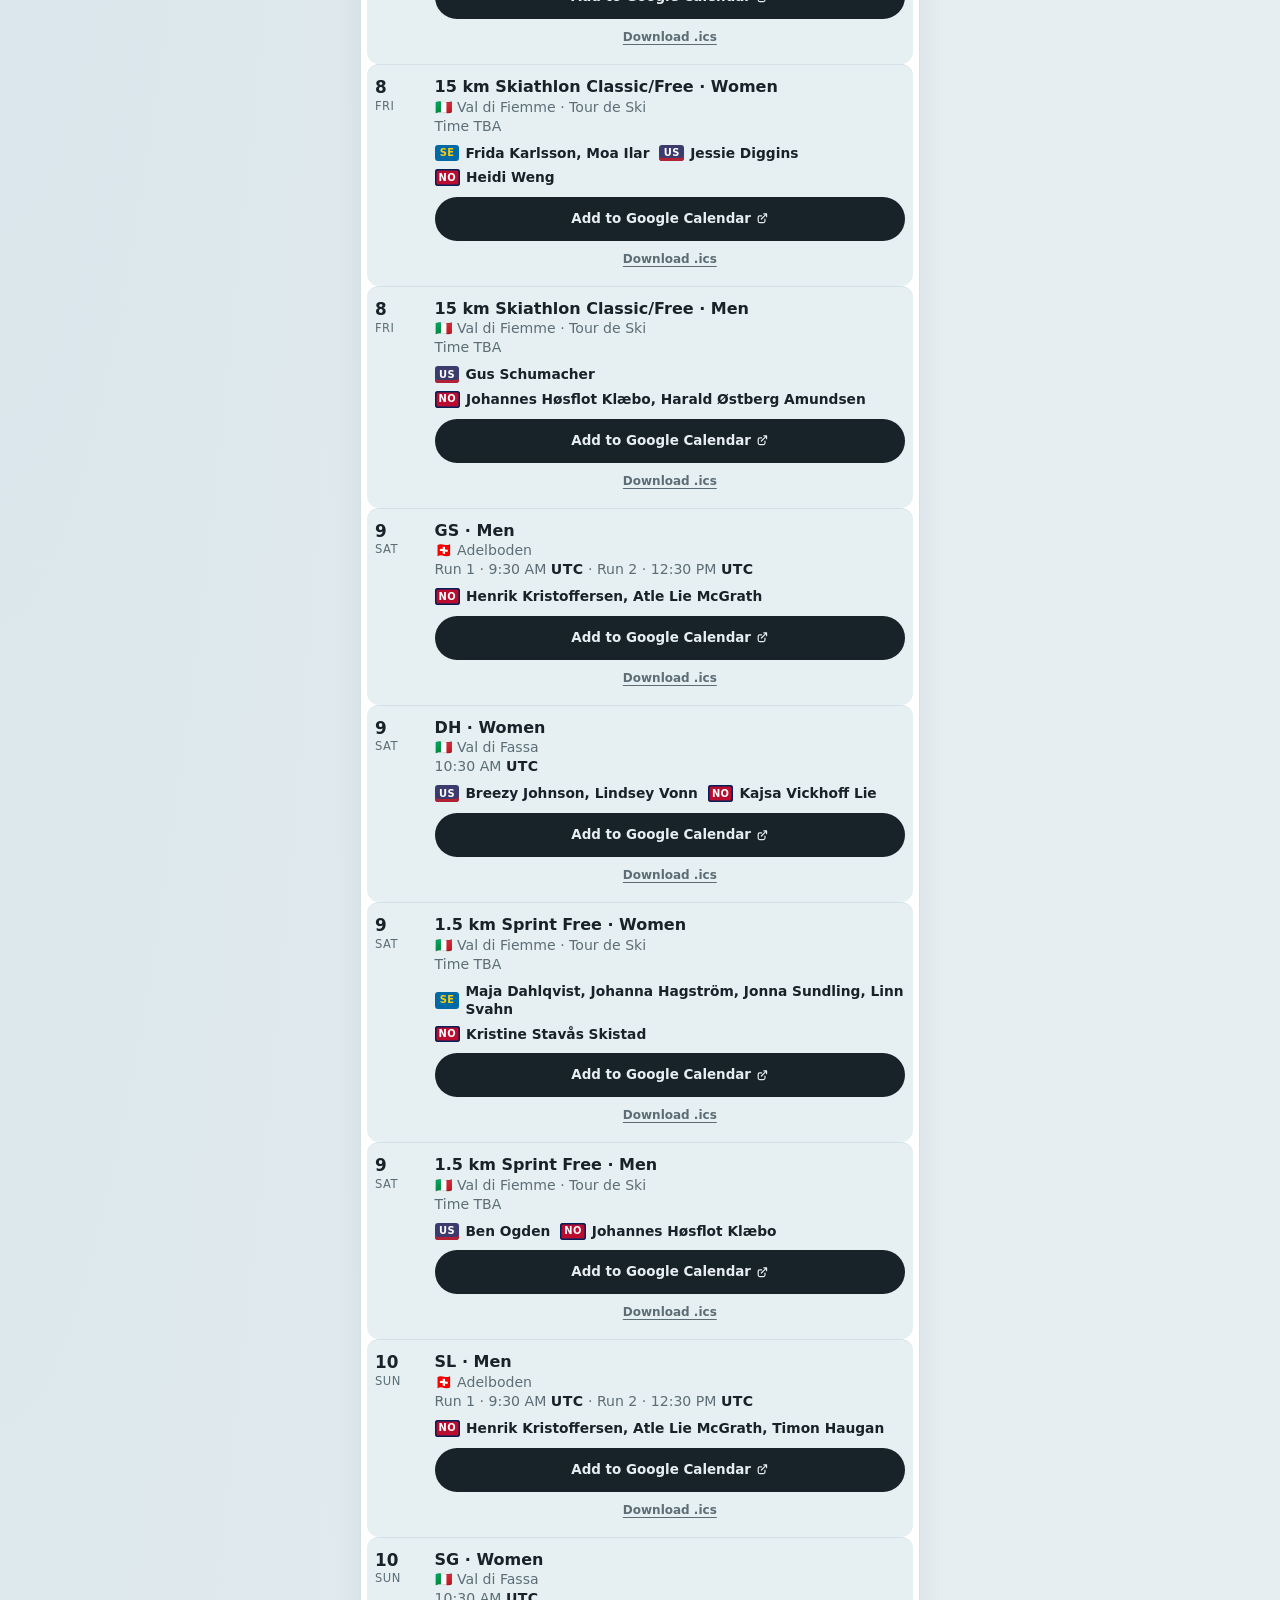
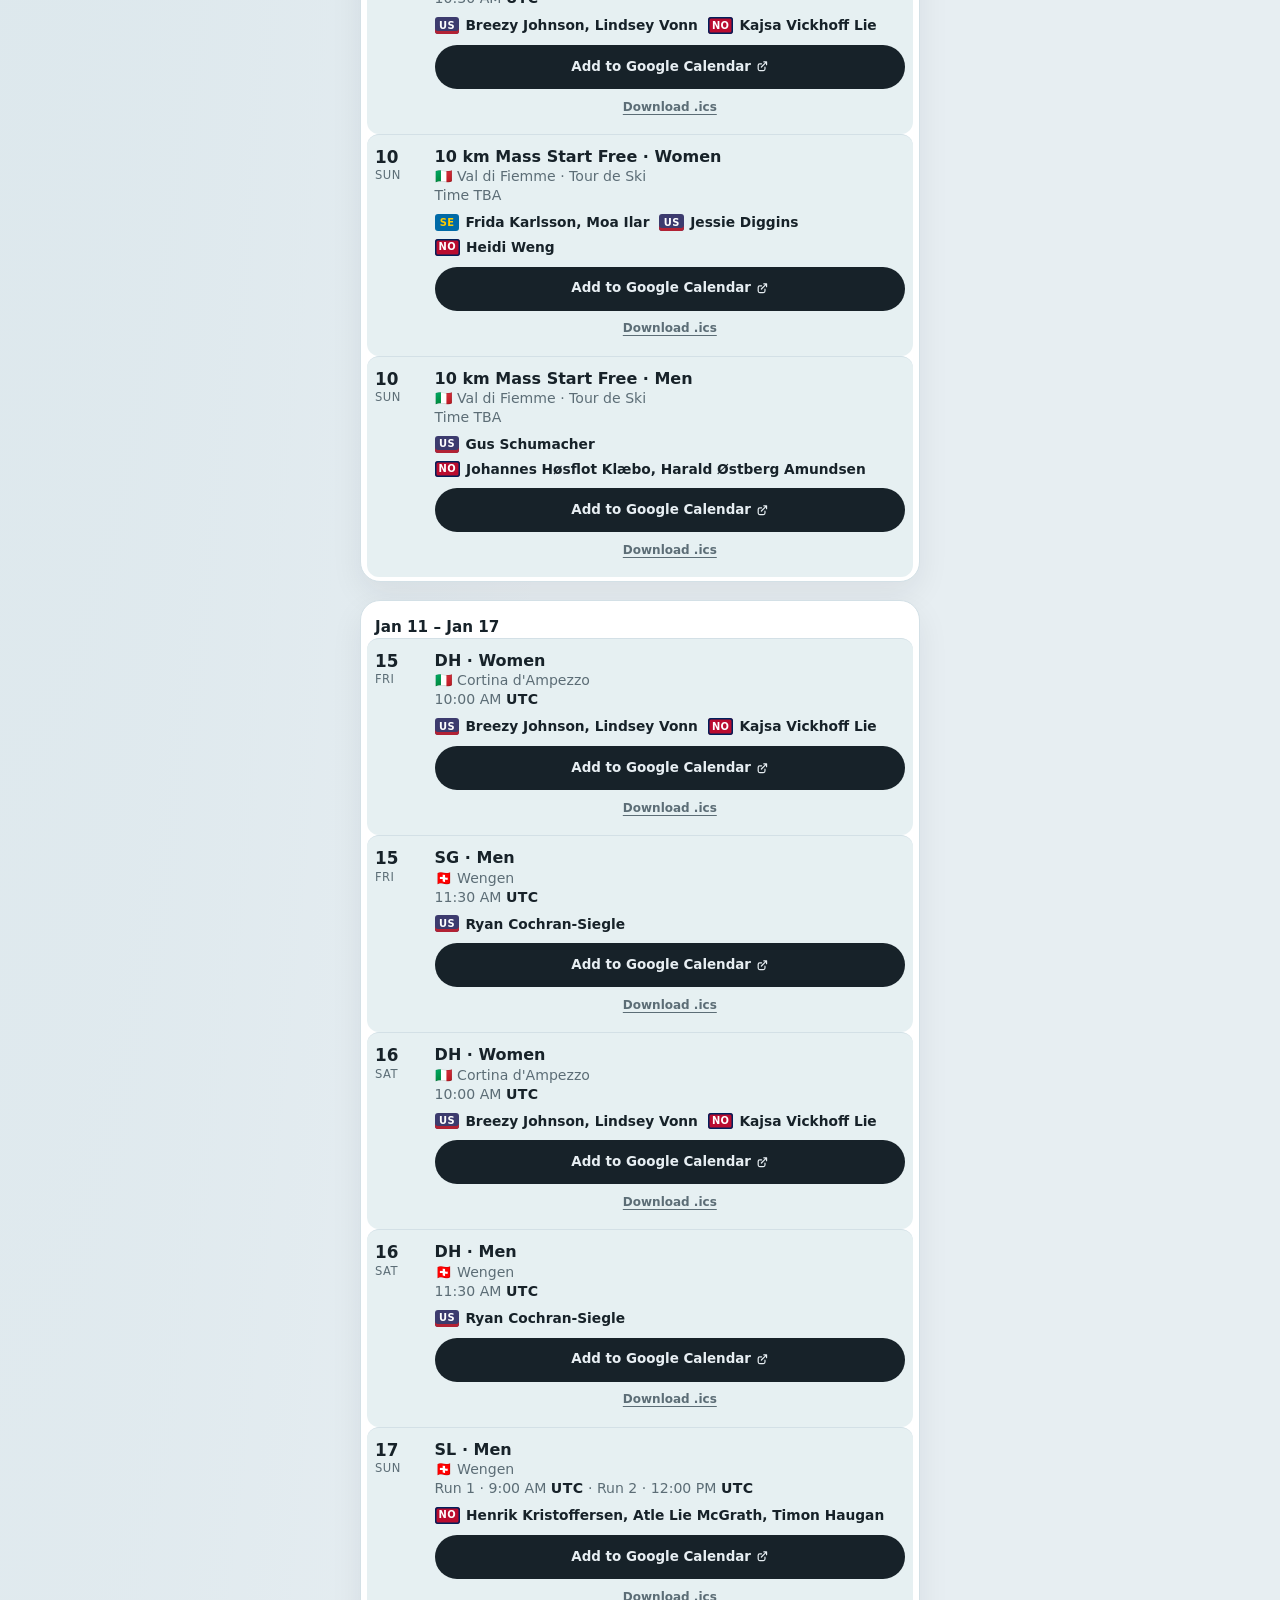
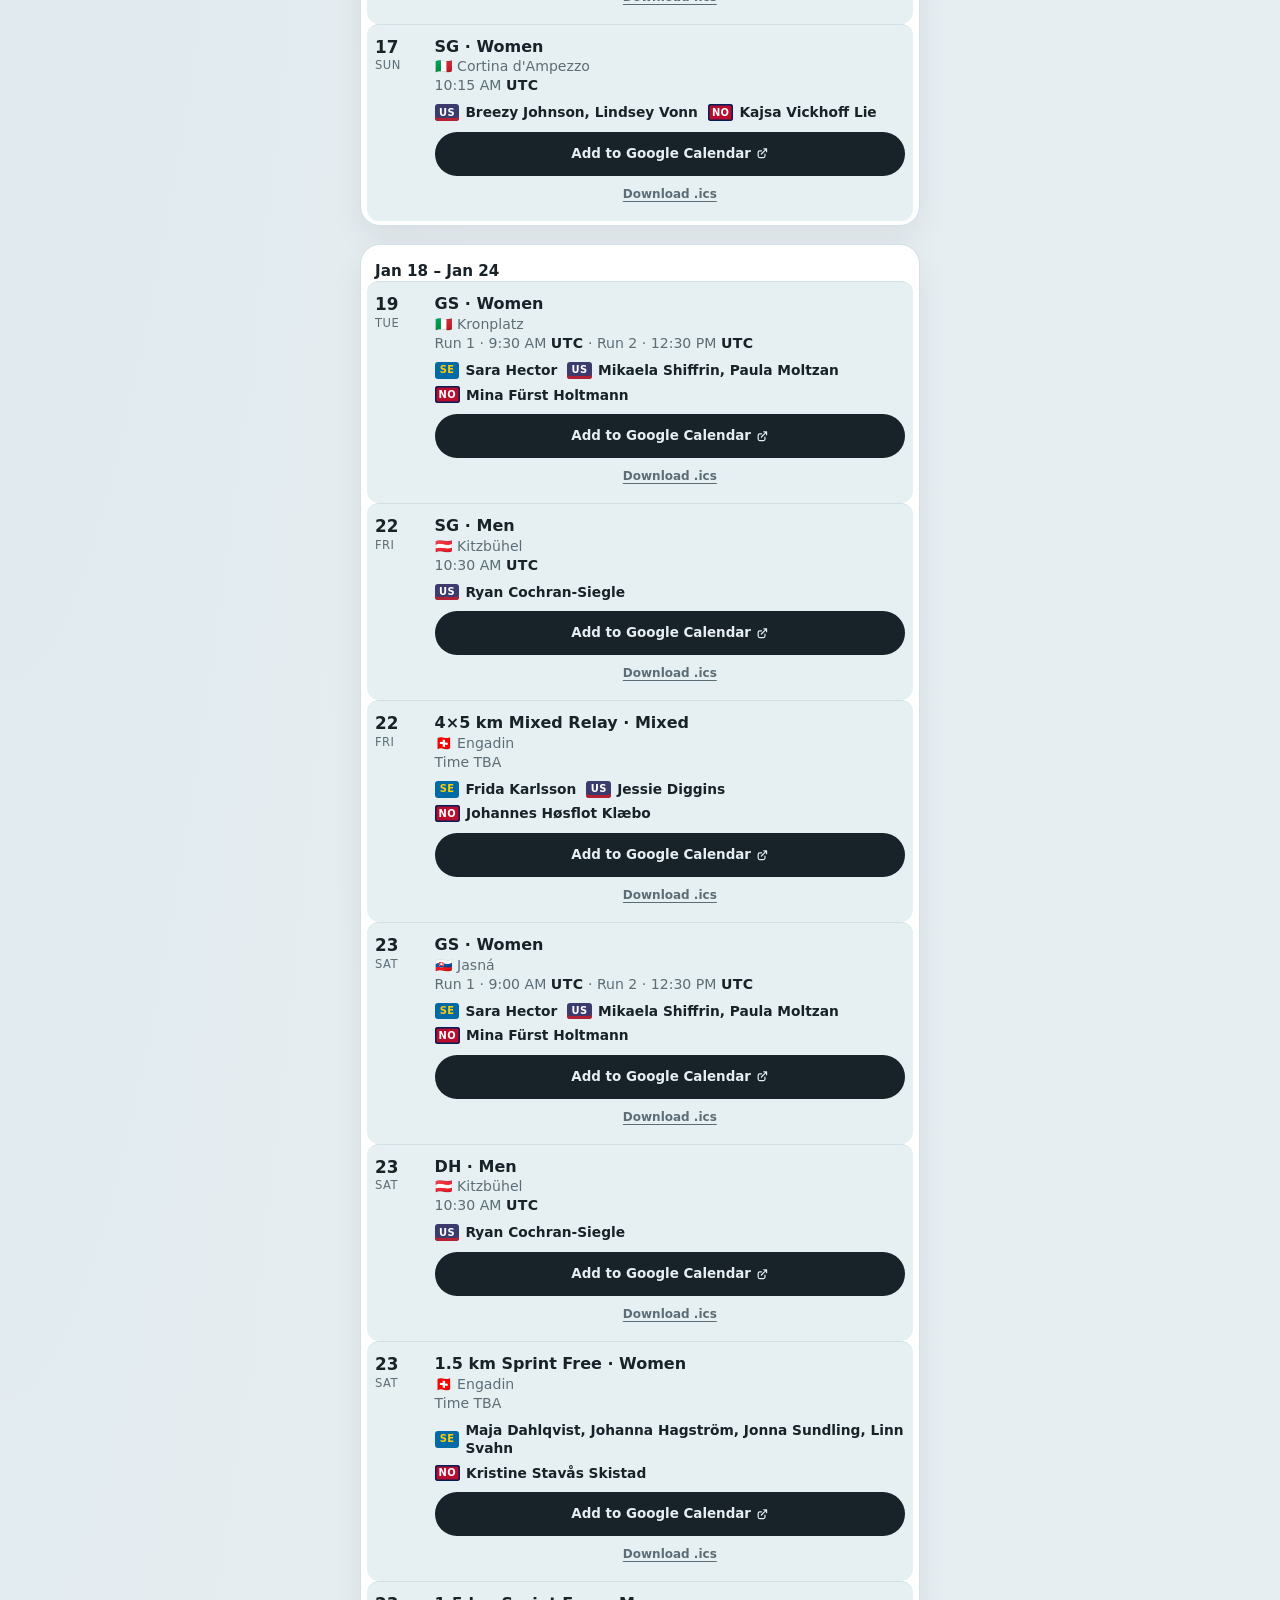
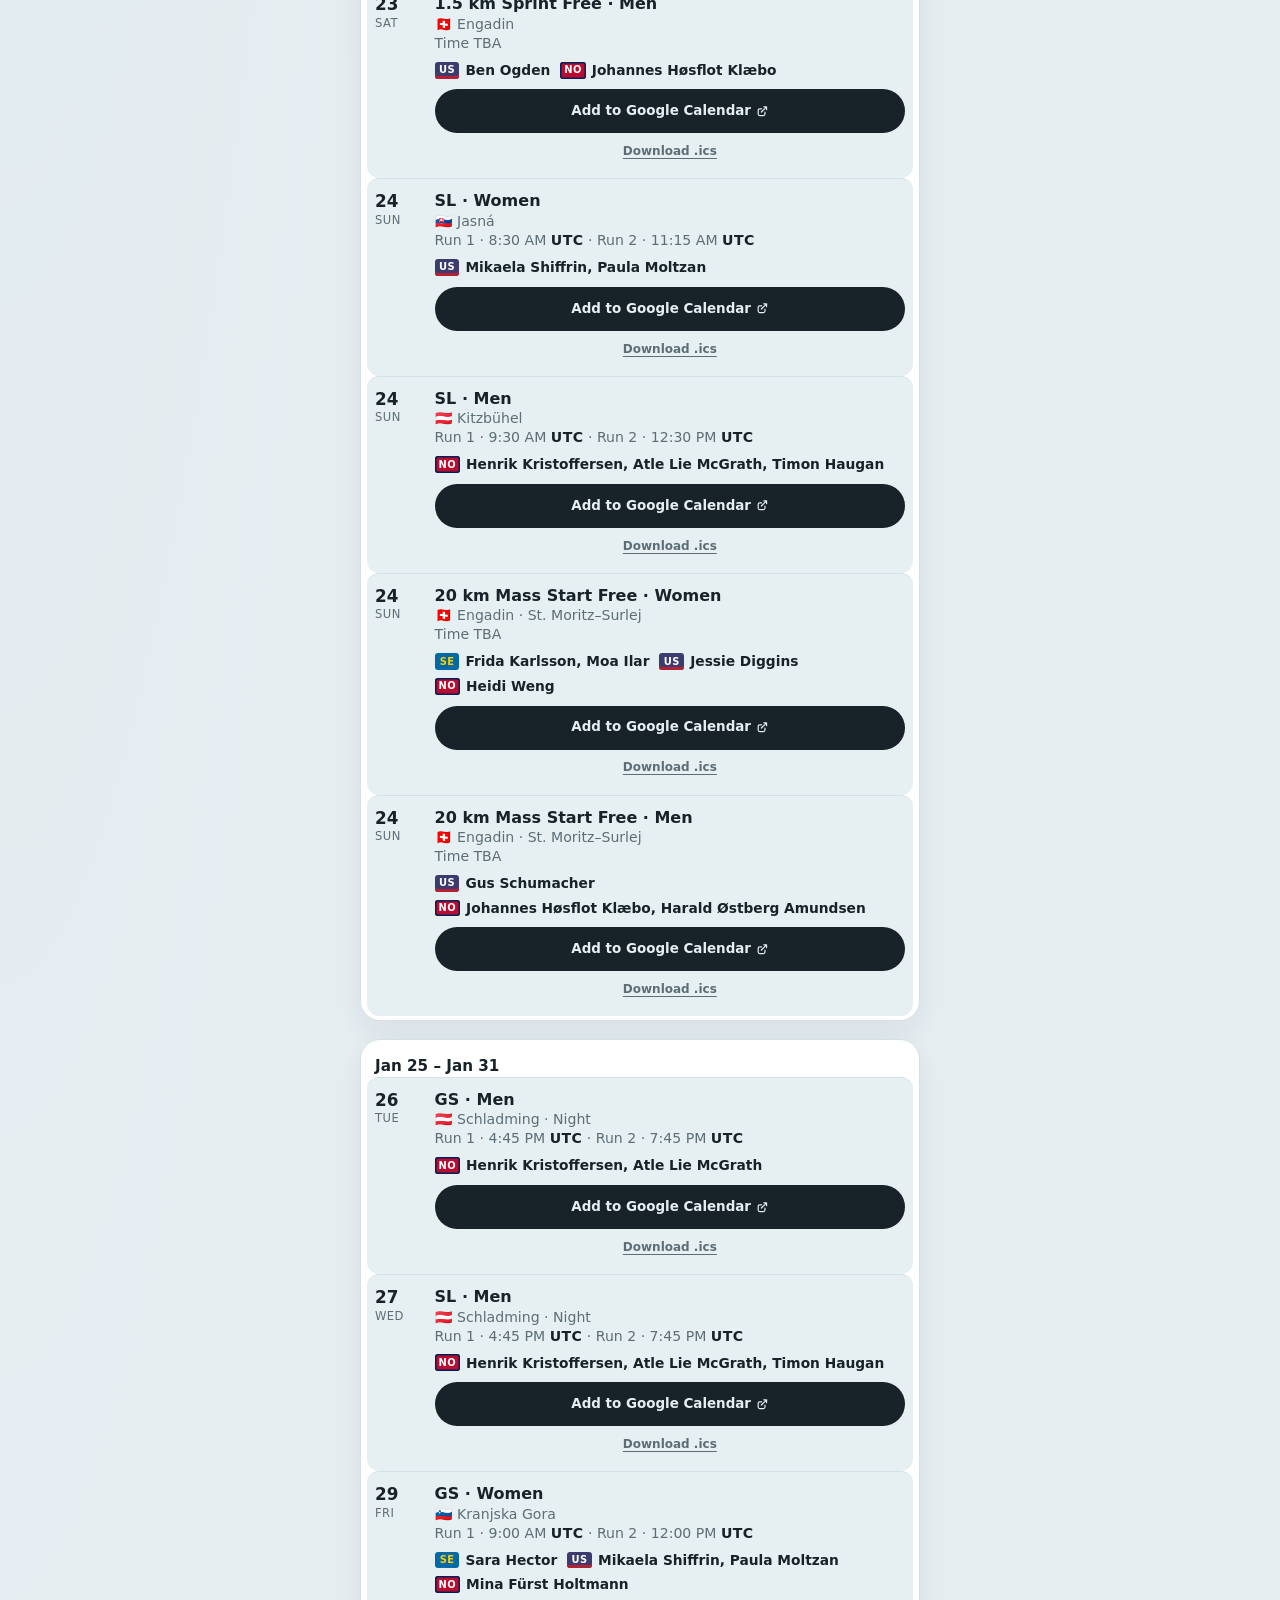
==== commit 8eceb14c: "Show race clocks in the viewer's time zone. Start times and date headings follow the device zone fro" ====
--- a/index.html
+++ b/index.html
@@ -4,7 +4,7 @@
   <meta charset="utf-8">
   <meta name="viewport" content="width=device-width, initial-scale=1">
   <title>World Cup · Lake Placid</title>
-  <meta name="description" content="The next FIS Alpine and Cross-Country World Cup race, in Eastern Time.">
+  <meta name="description" content="The next FIS Alpine and Cross-Country World Cup race, in your time zone.">
   <meta name="theme-color" media="(prefers-color-scheme: light)" content="#e7eef2">
   <meta name="theme-color" media="(prefers-color-scheme: dark)" content="#0e1418">
   <meta name="apple-mobile-web-app-capable" content="yes">
@@ -23,7 +23,7 @@
       </svg>
       World Cup
     </h1>
-    <p class="sub">Alpine and cross-country · 2026/27 · Eastern Time</p>
+    <p class="sub">Alpine and cross-country · 2026/27 · <span class="tz-name">local time</span></p>
   </header>
   <main>
     <p id="preview" class="preview" hidden></p>
@@ -47,7 +47,7 @@
     <noscript><p class="empty">JavaScript draws the next race and hides the ones already run.</p></noscript>
   </main>
   <footer>
-    <p>Clocks are Eastern Time, for Lake Placid. Dates and start times are the FIS World Cup calendars and database. Time TBA means FIS has not published a start time. Add to Google Calendar opens that race in Google Calendar, in a new tab. Download .ics stays on this page for Apple Calendar. Live (FIS website) and Results (FIS website) open the FIS website in a new tab. Live shows from an hour before the start until the race is over, and all day for a cross-country race with no start time. Finished races show the podium and stay under Today. Peacock, YouTube, and Outside TV open those sites in a new tab.</p>
+    <p>Clocks follow this device's time zone (<span class="tz-name">local time</span>). Date headings use that zone, so a race can fall on a different calendar date than the FIS date. Dates and start times come from the FIS World Cup calendars and database and are stored in UTC. Time TBA means FIS has not published a start time. Add to Google Calendar opens that race in Google Calendar, in a new tab, at the same UTC start. Download .ics stays on this page for Apple Calendar and uses the same UTC start. Live (FIS website) and Results (FIS website) open the FIS website in a new tab. Live shows from an hour before the start until the race is over, and all day on the venue's calendar day for a cross-country race with no start time. Finished races show the podium and stay under Today. Peacock, YouTube, and Outside TV open those sites in a new tab.</p>
   </footer>
   <script type="module" src="app.js"></script>
 </body>
--- a/styles.css
+++ b/styles.css
@@ -74,6 +74,7 @@
 .venue { margin: 0; font-size: 1.15rem; }
 .when, .times { margin: 8px 0 0; }
 .times { font-size: 1.02rem; }
+.zone { font-weight: 700; letter-spacing: 0.03em; color: var(--ink); }
 .times.runs { display: flex; flex-wrap: wrap; column-gap: 14px; row-gap: 2px; }
 .times .sep, .clock .sep { color: var(--muted); }
 .countdown {
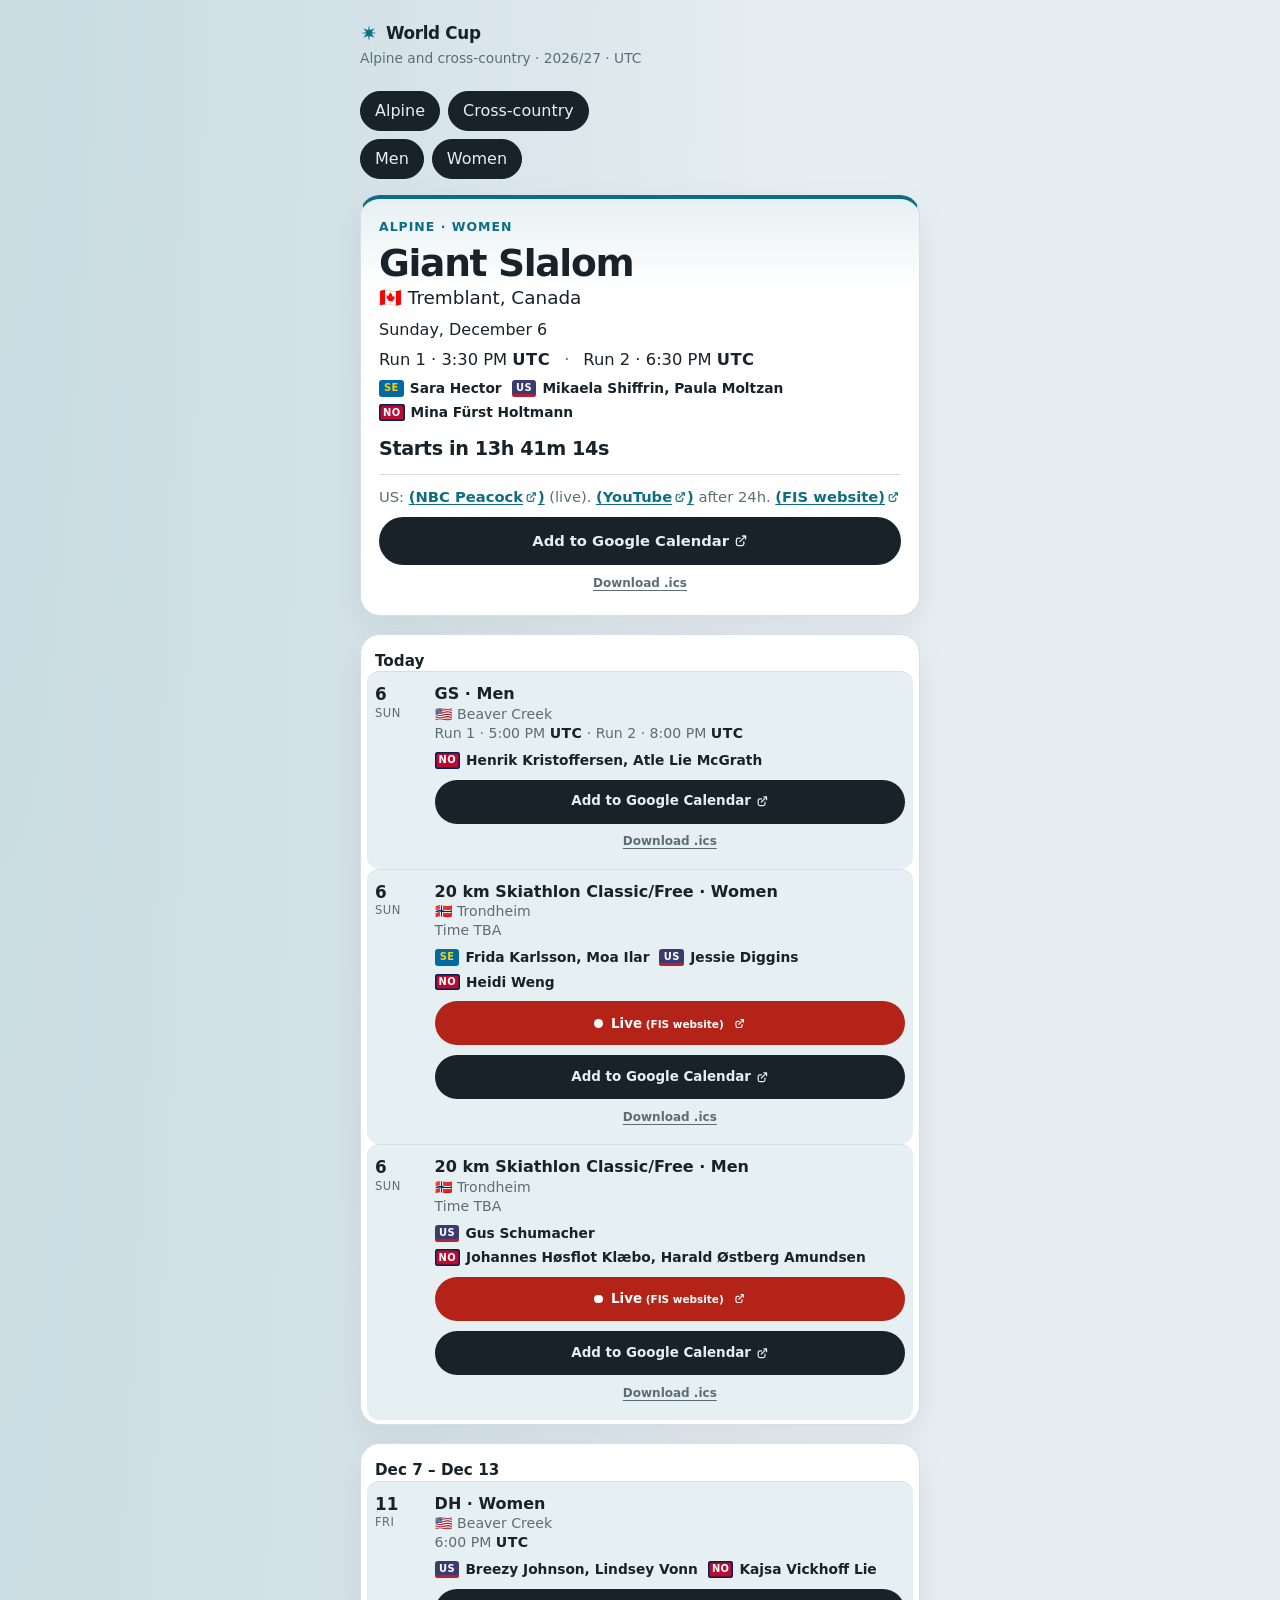
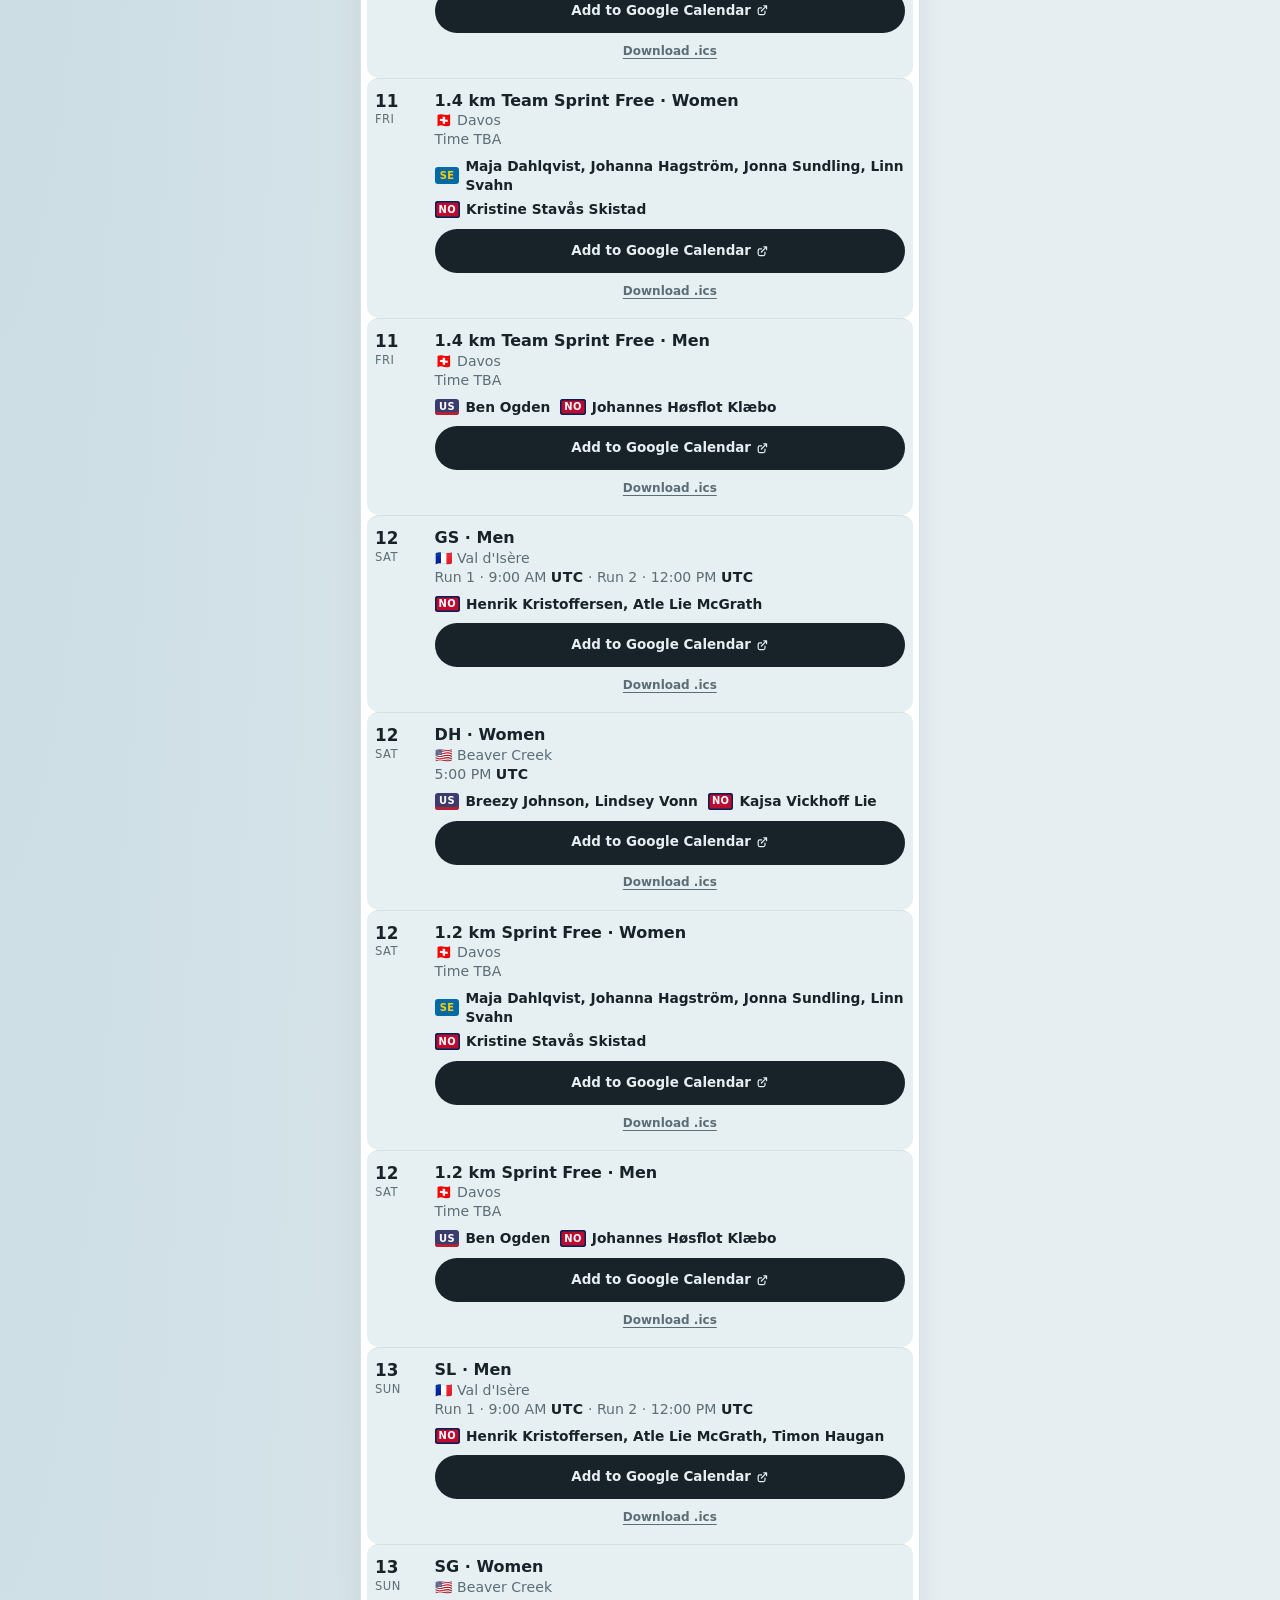
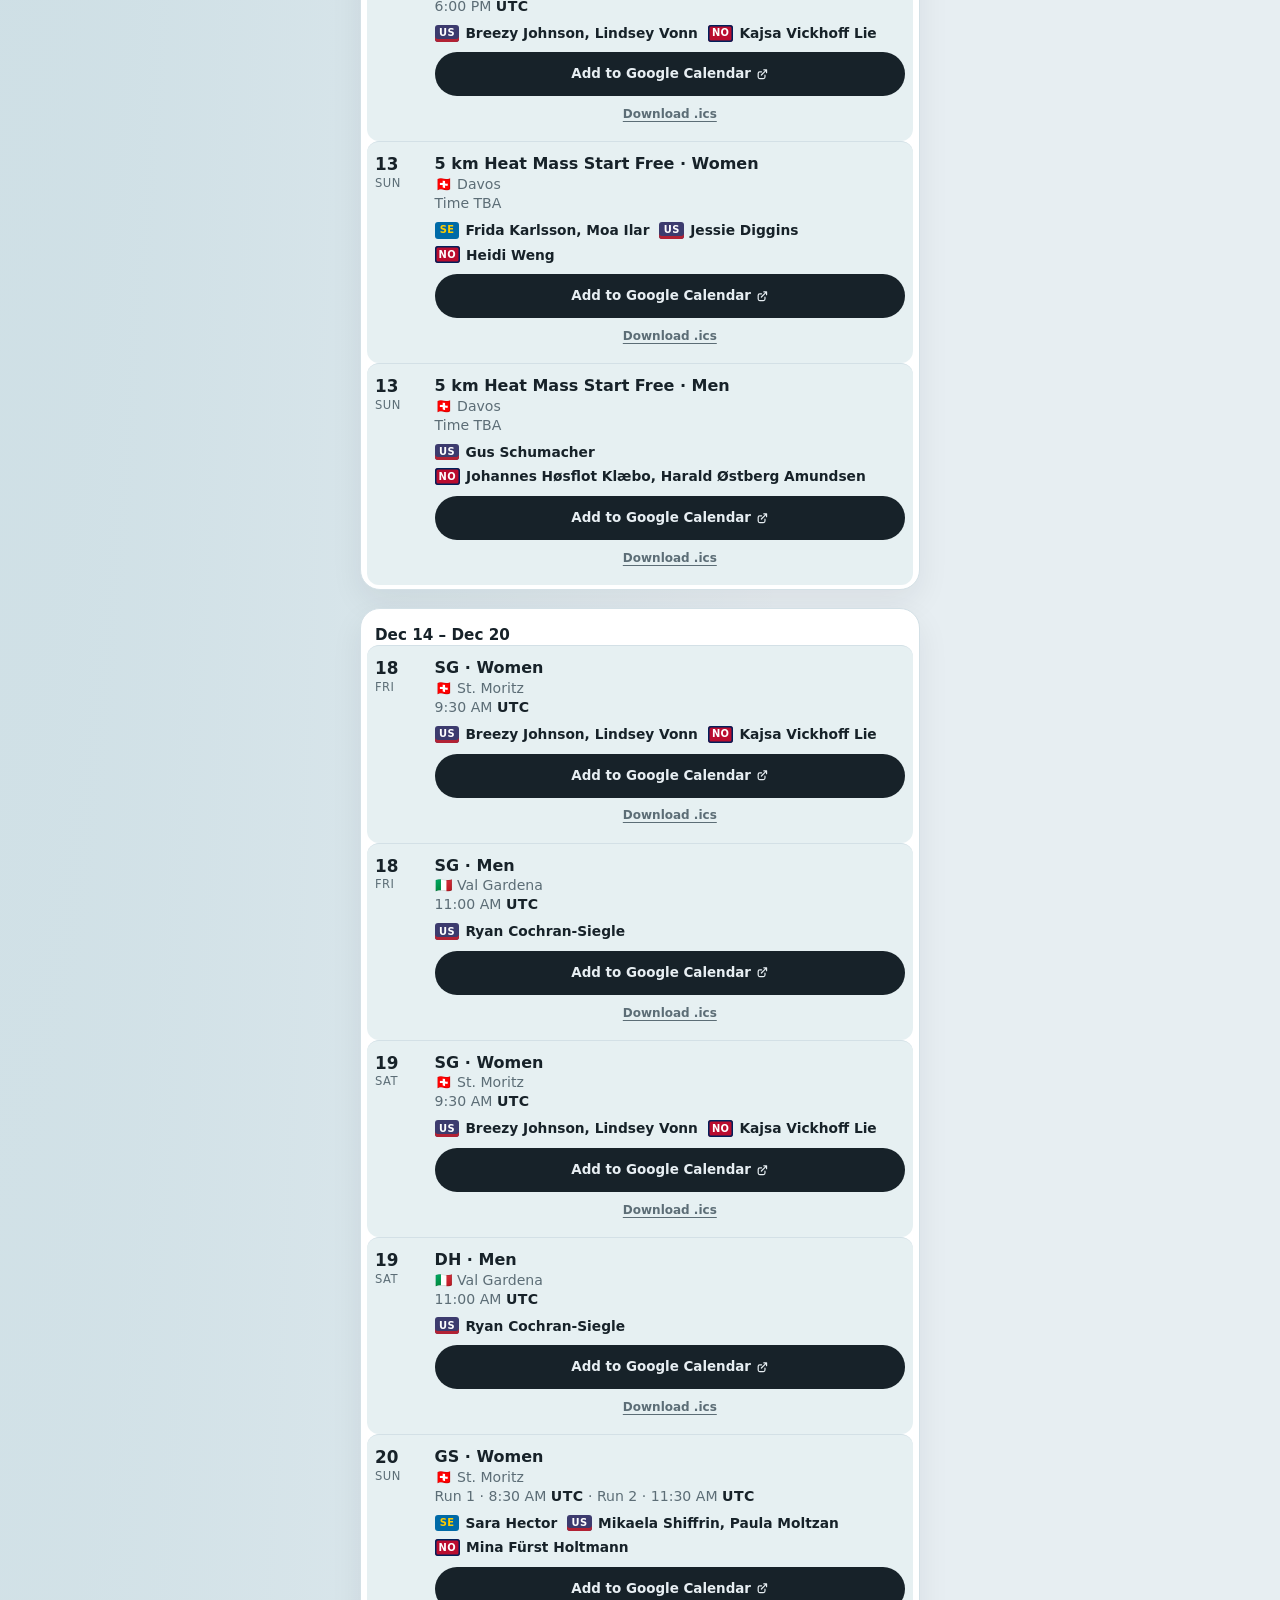
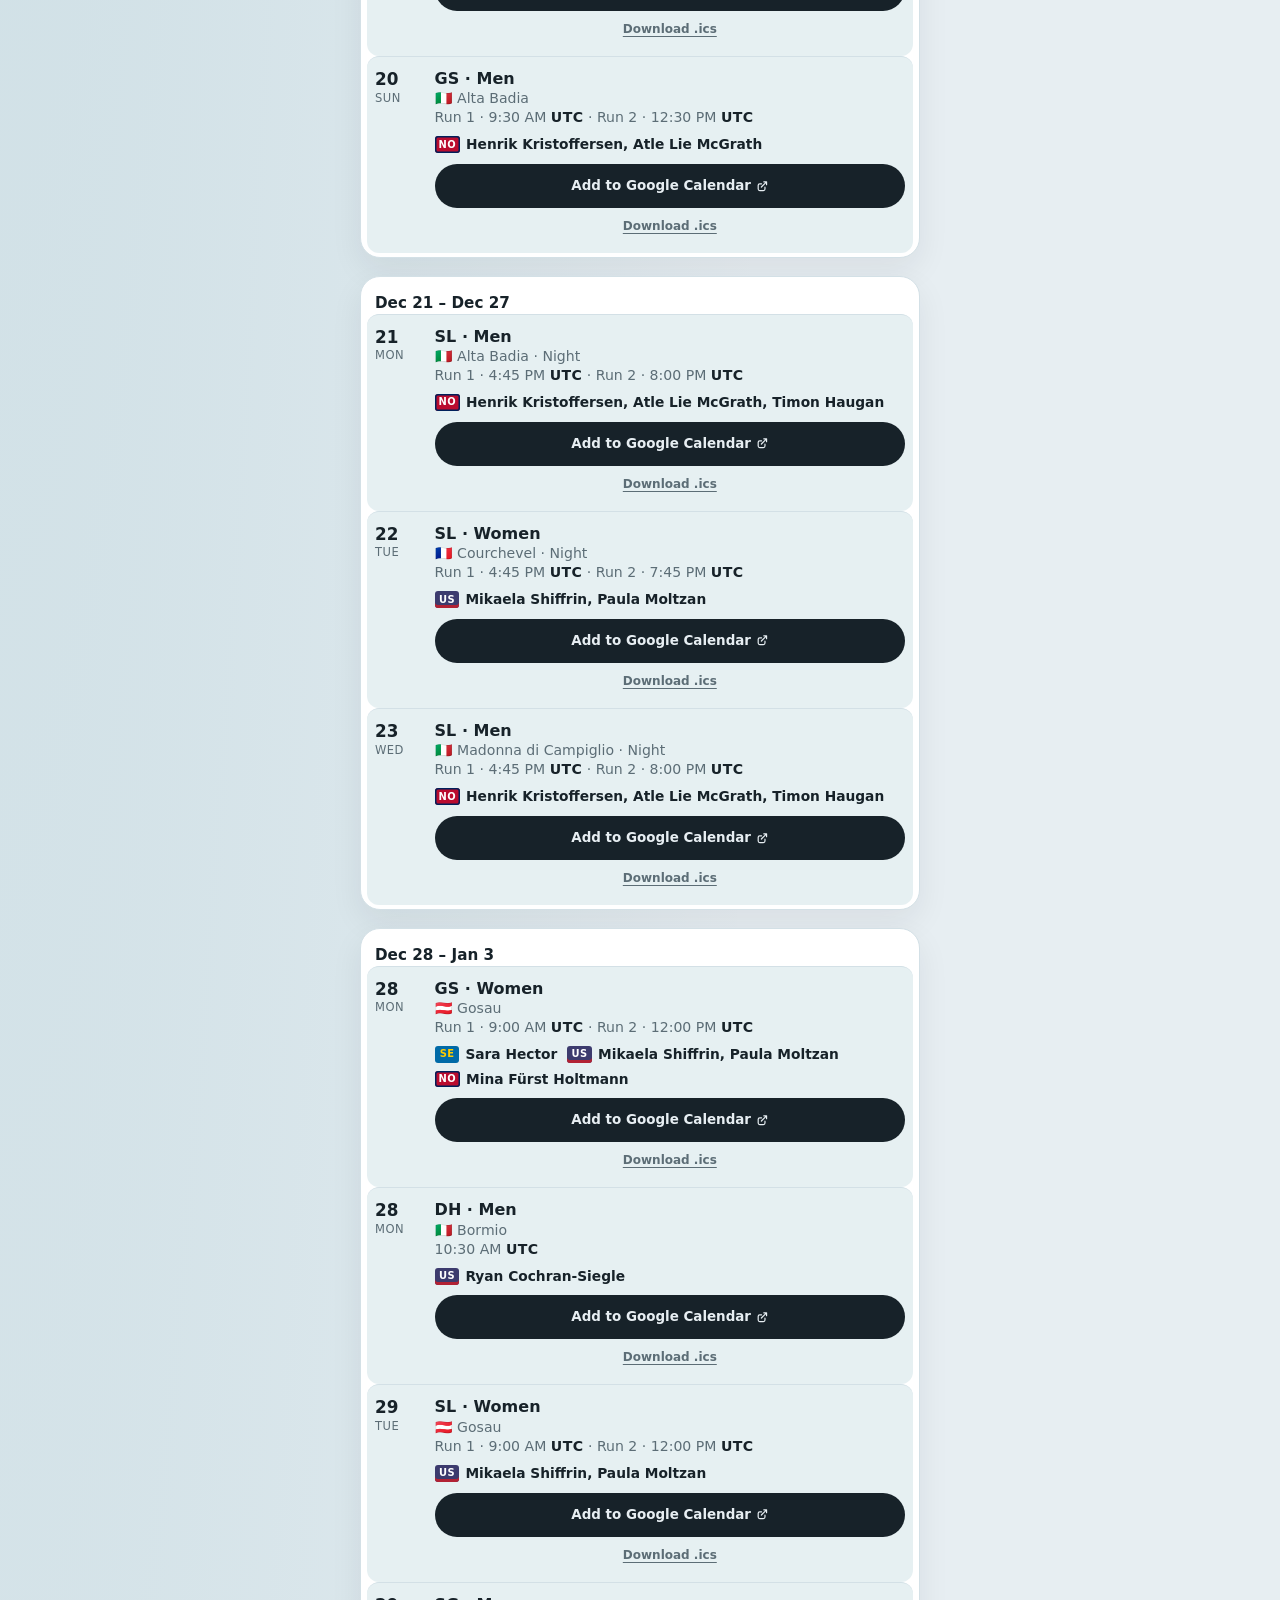
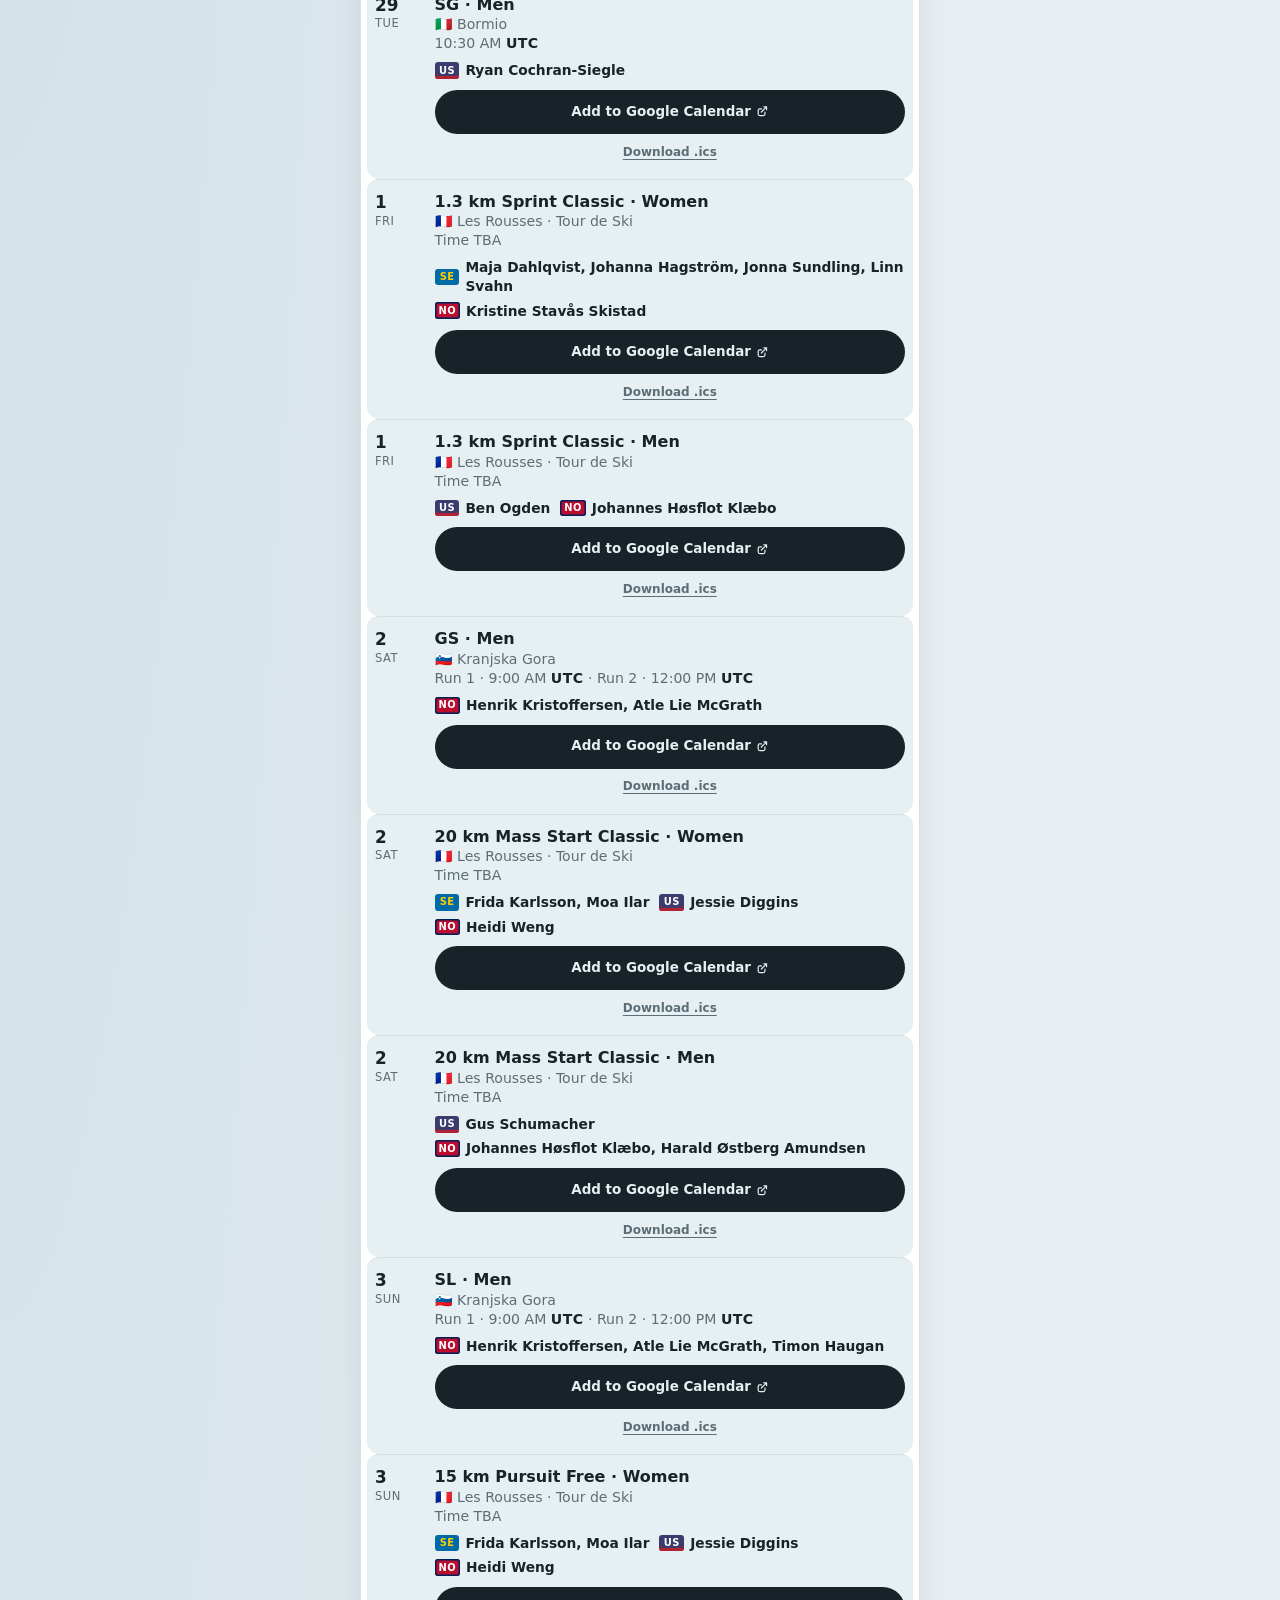
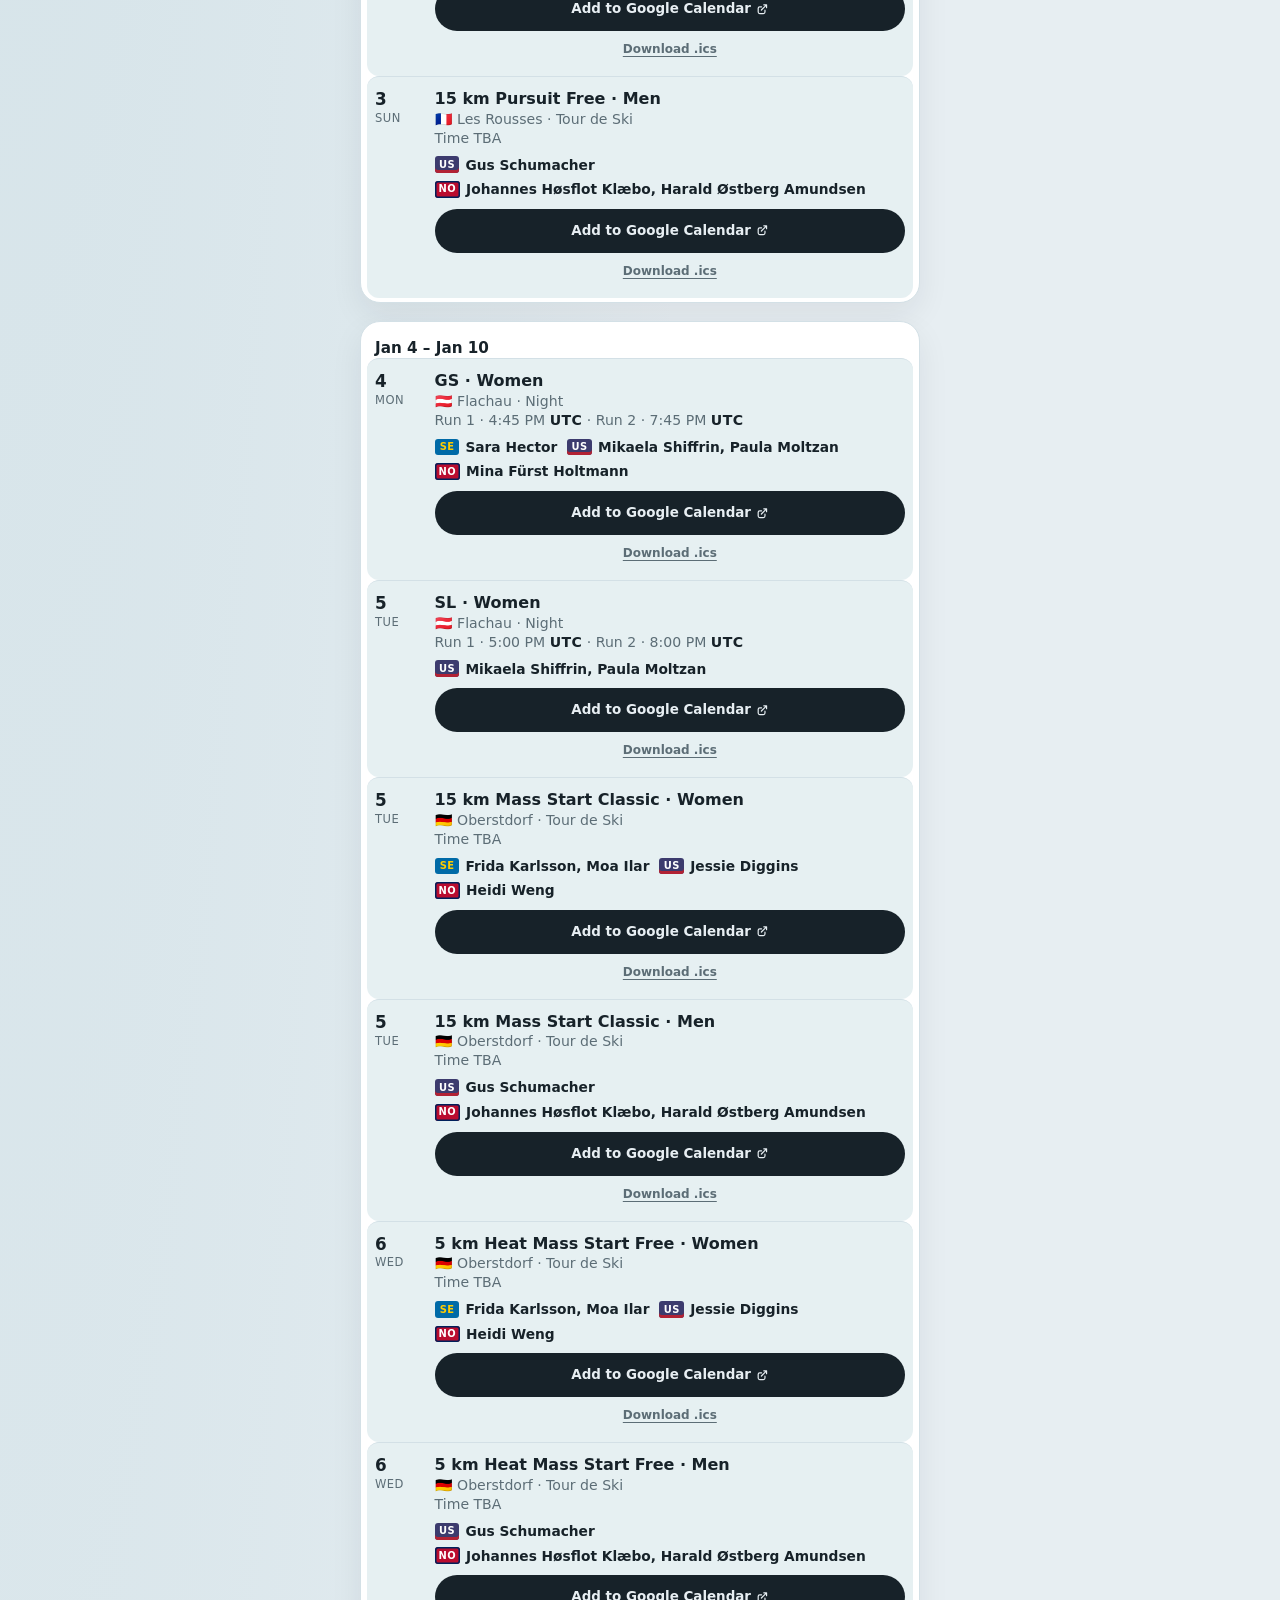
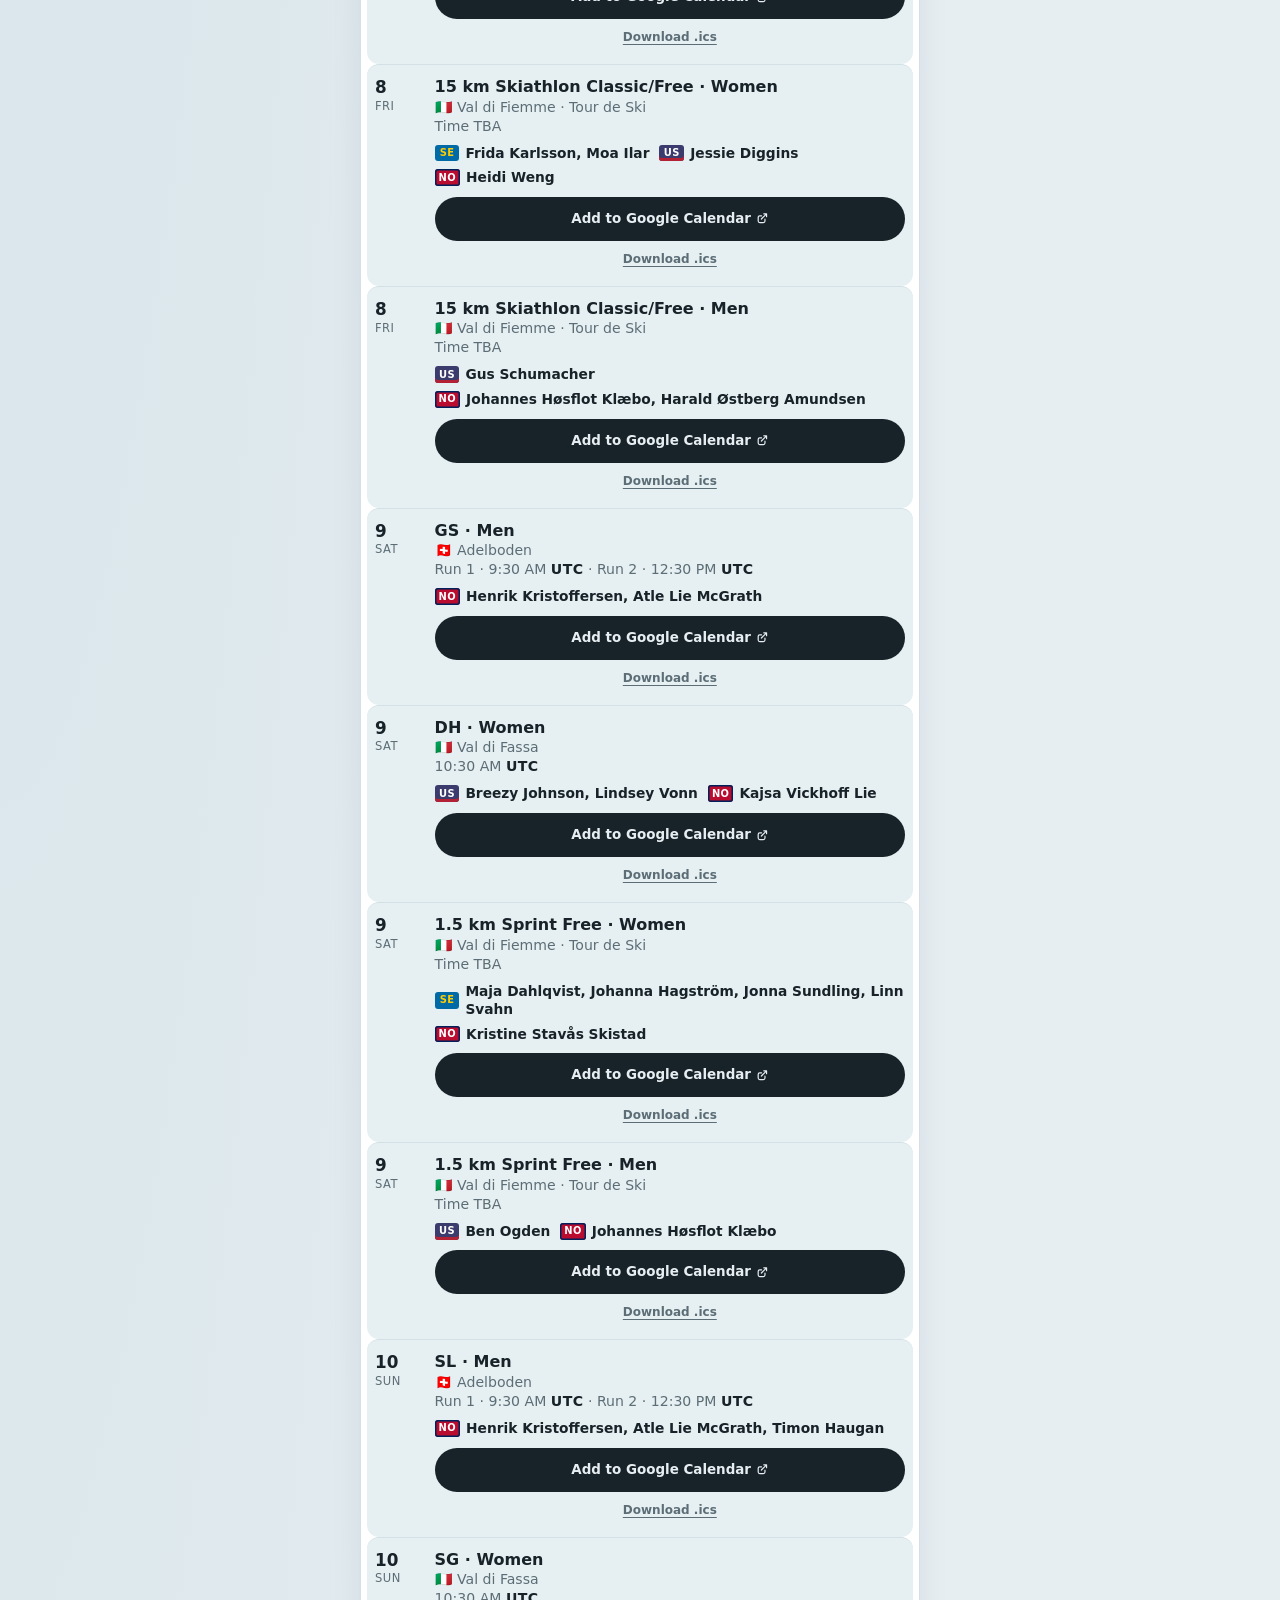
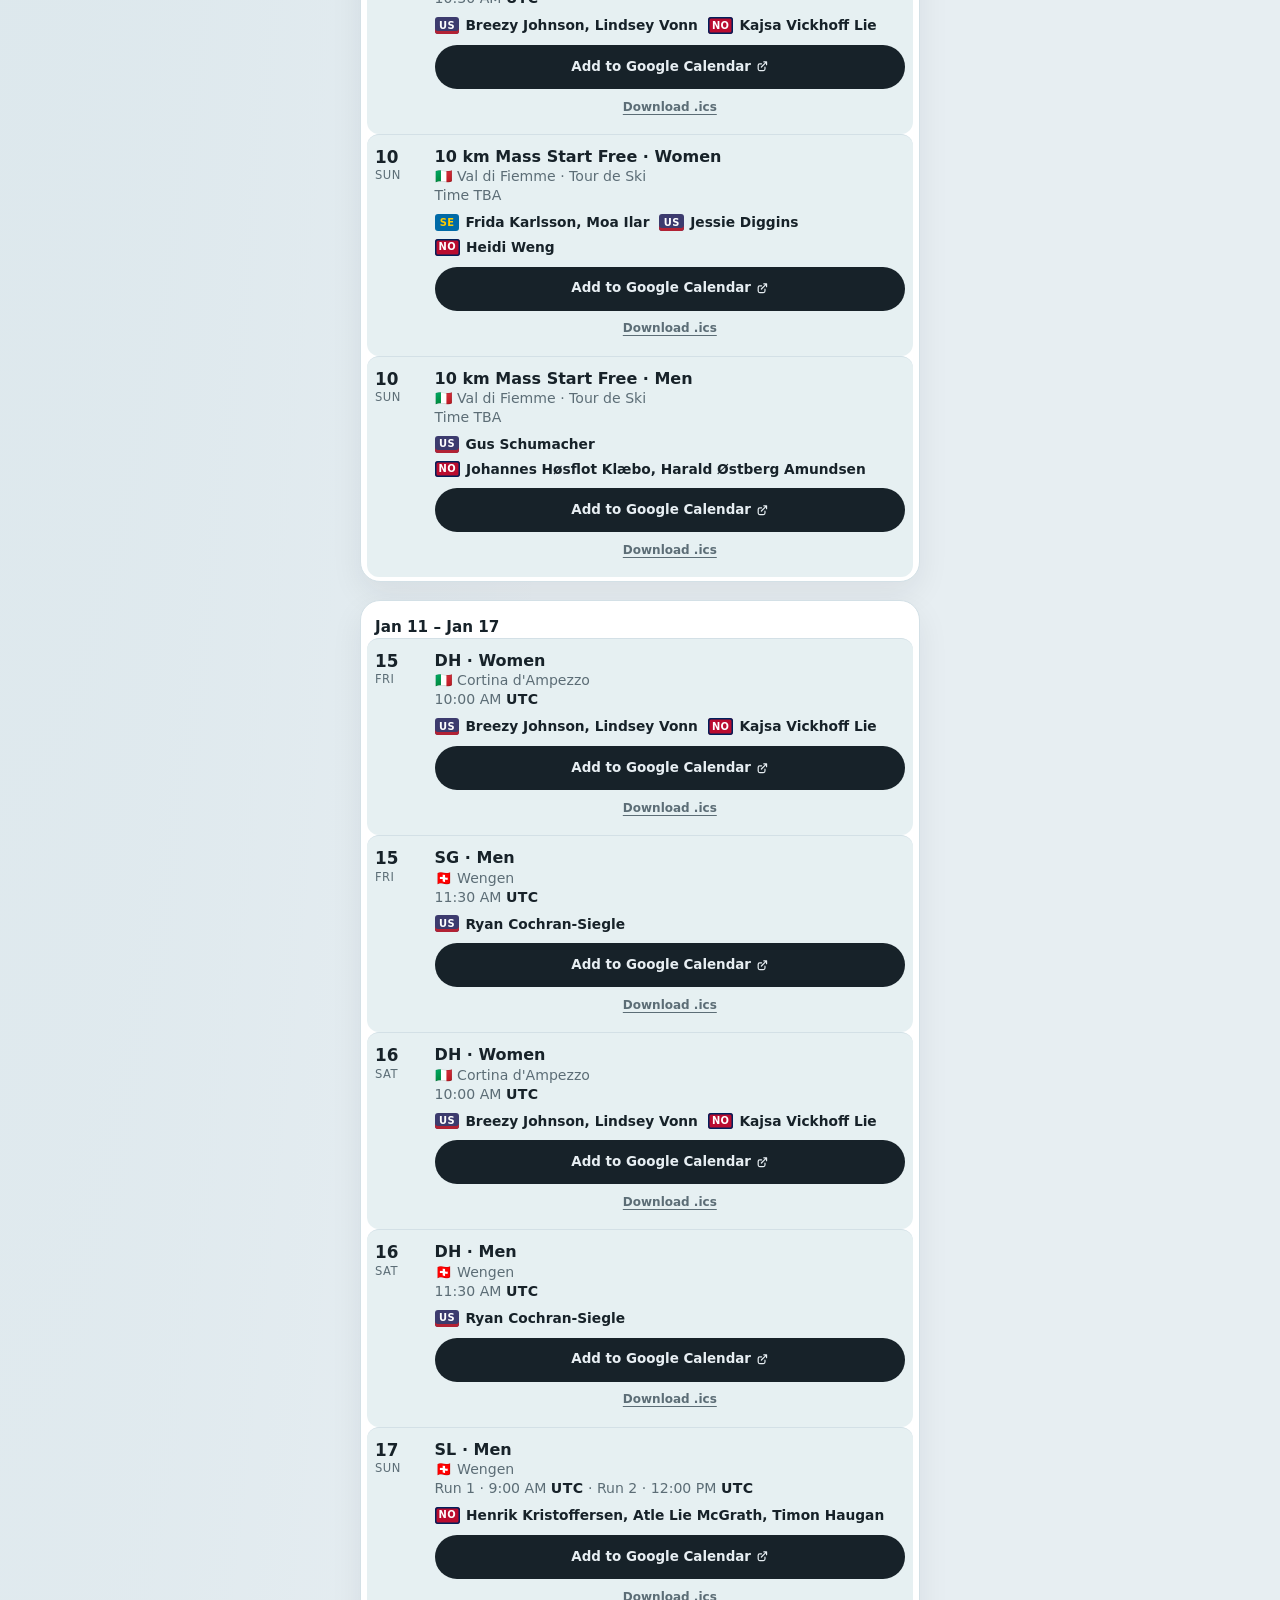
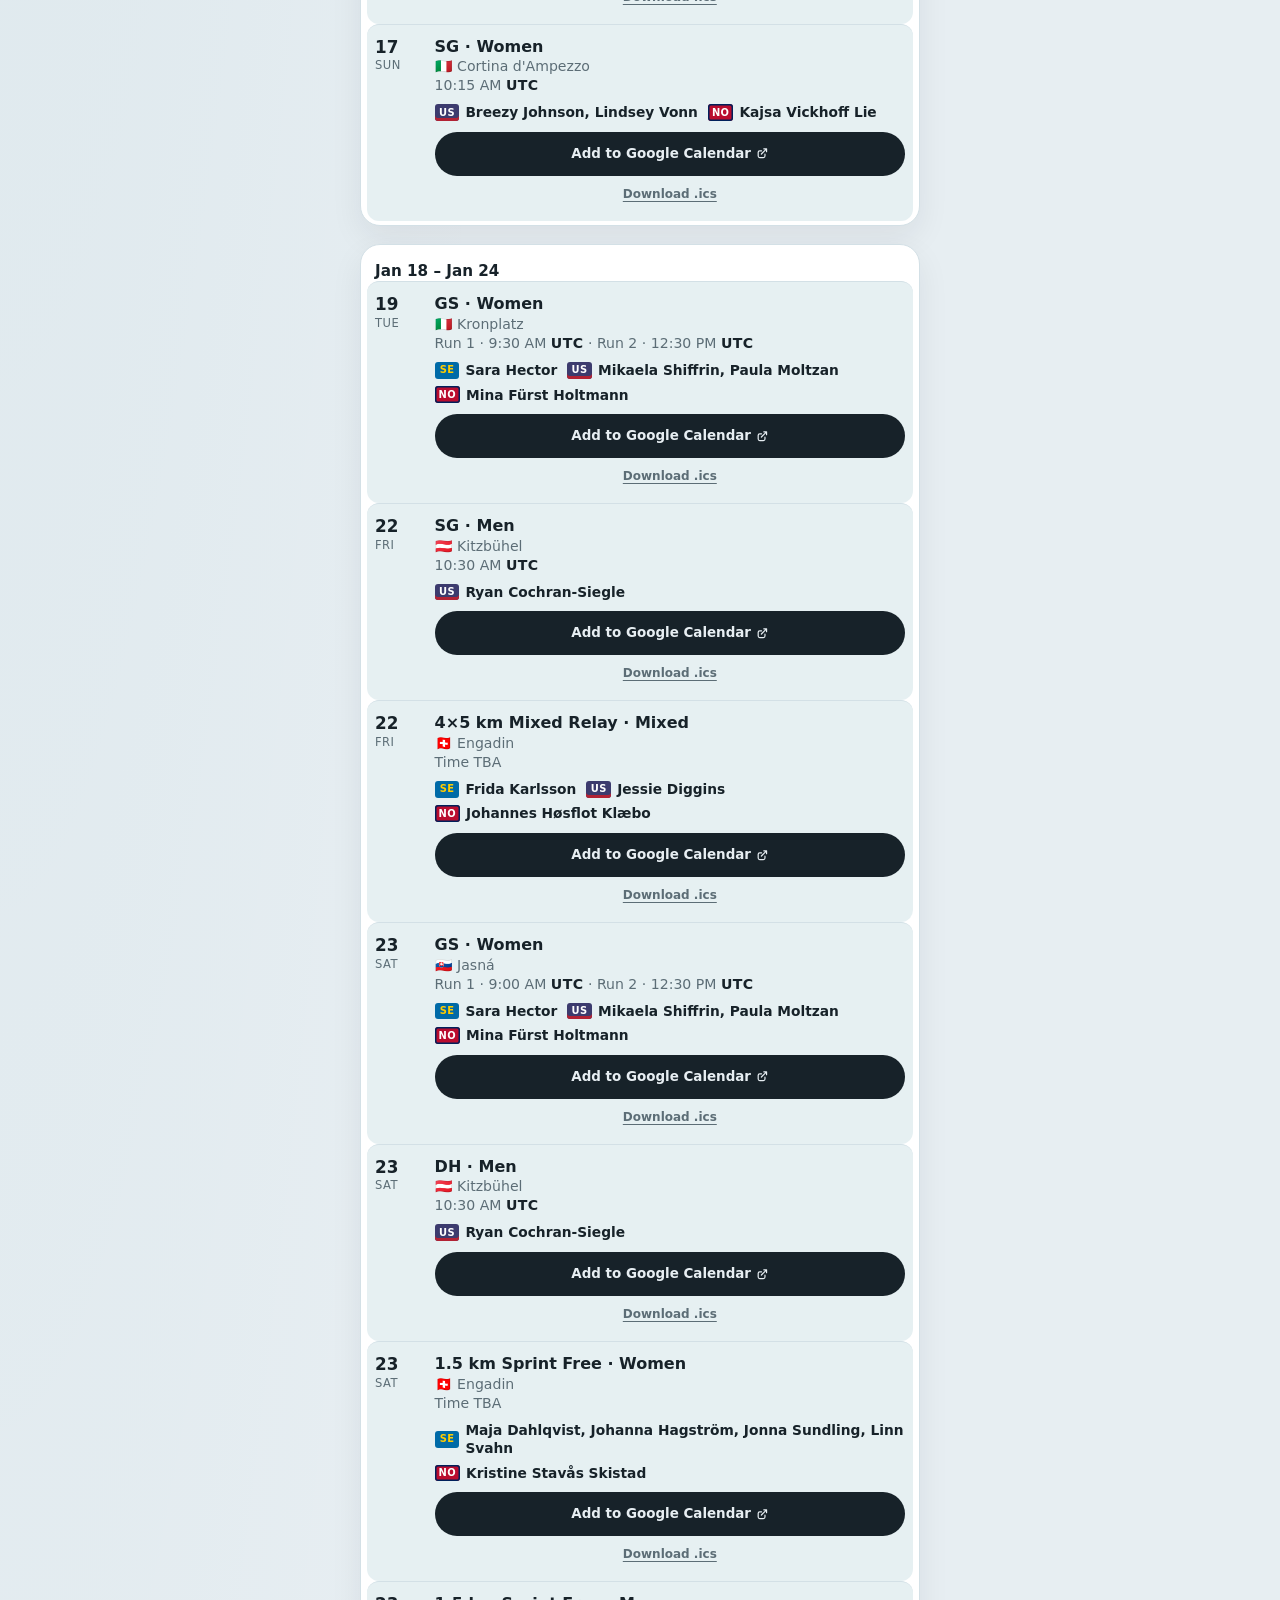
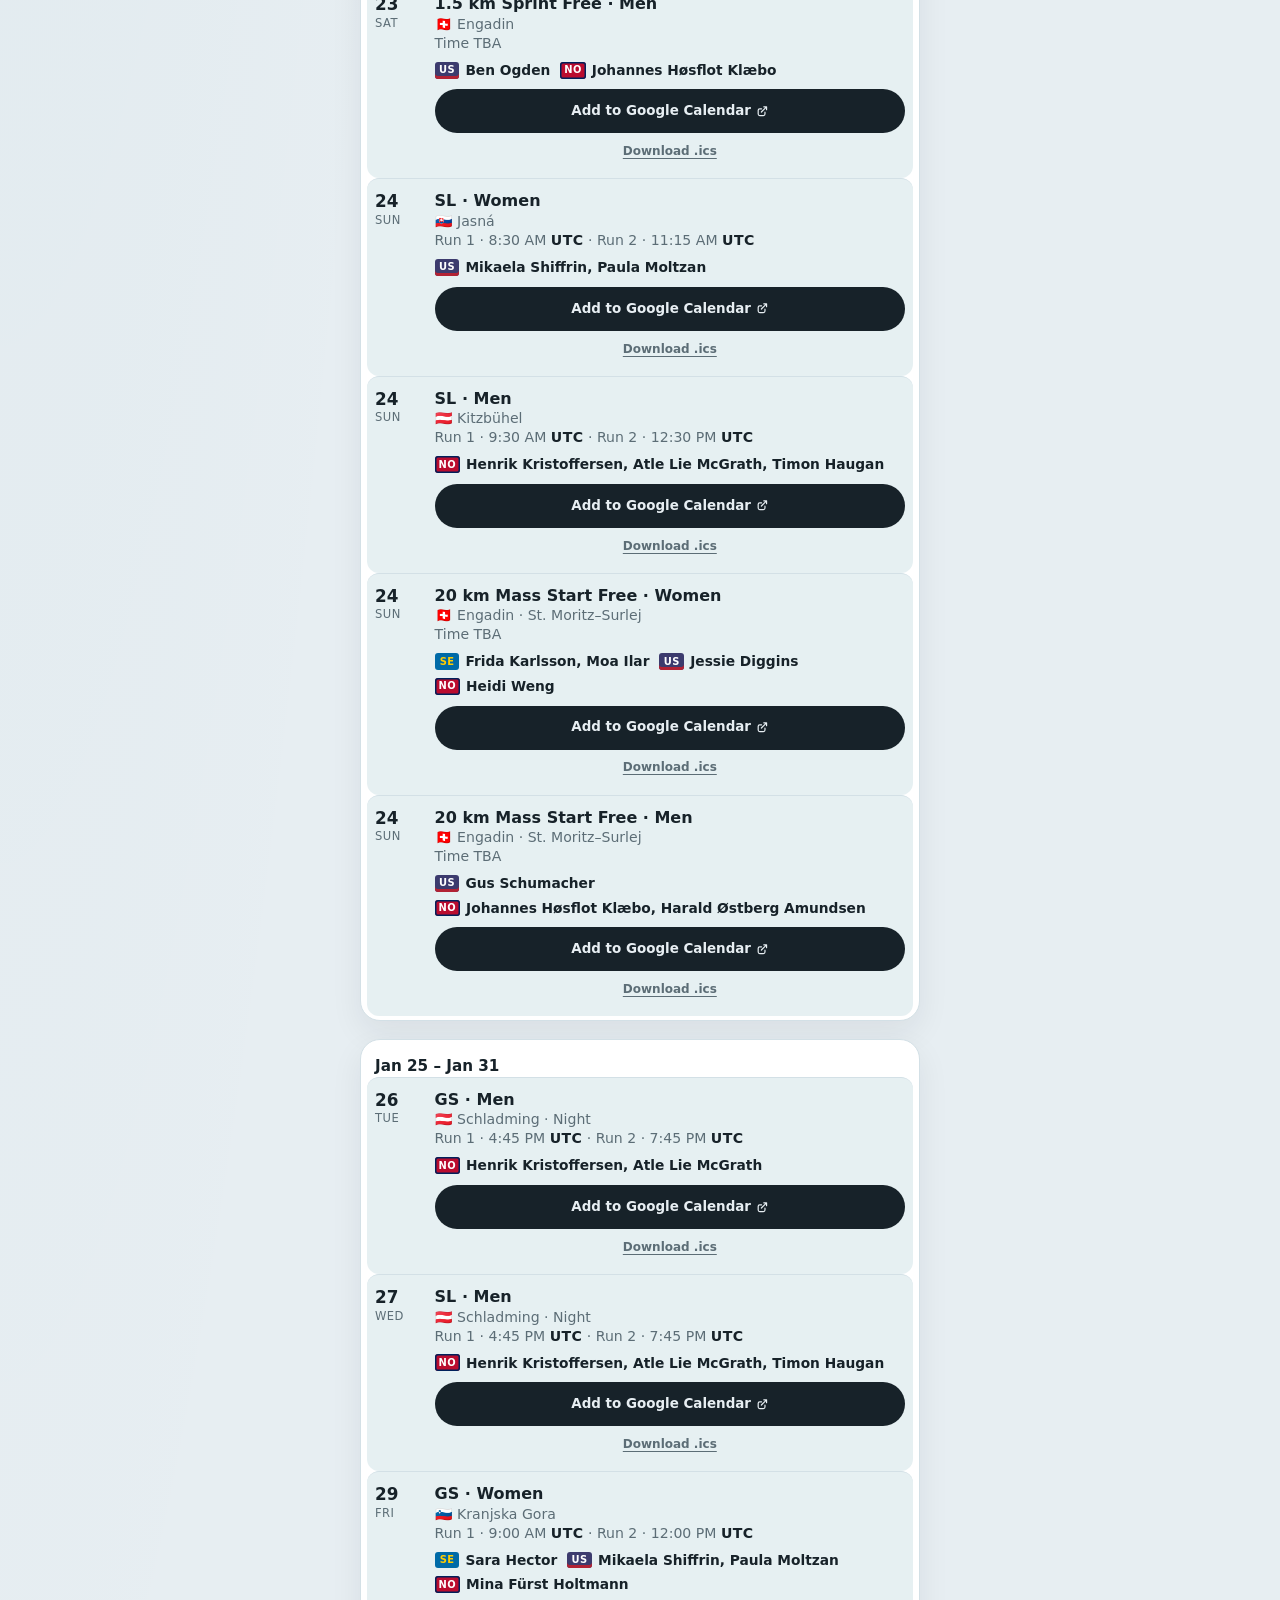
==== commit e830a601: "Add a live standings panel during the FIS timing window. The panel uses the same hour-before-start w" ====
--- a/index.html
+++ b/index.html
@@ -47,7 +47,7 @@
     <noscript><p class="empty">JavaScript draws the next race and hides the ones already run.</p></noscript>
   </main>
   <footer>
-    <p>Clocks follow this device's time zone (<span class="tz-name">local time</span>). Date headings use that zone, so a race can fall on a different calendar date than the FIS date. Dates and start times come from the FIS World Cup calendars and database and are stored in UTC. Time TBA means FIS has not published a start time. Add to Google Calendar opens that race in Google Calendar, in a new tab, at the same UTC start. Download .ics stays on this page for Apple Calendar and uses the same UTC start. Live (FIS website) and Results (FIS website) open the FIS website in a new tab. Live shows from an hour before the start until the race is over, and all day on the venue's calendar day for a cross-country race with no start time. Finished races show the podium and stay under Today. Peacock, YouTube, and Outside TV open those sites in a new tab.</p>
+    <p>Clocks follow this device's time zone (<span class="tz-name">local time</span>). Date headings use that zone, so a race can fall on a different calendar date than the FIS date. Dates and start times come from the FIS World Cup calendars and database and are stored in UTC. Time TBA means FIS has not published a start time. Add to Google Calendar opens that race in Google Calendar, in a new tab, at the same UTC start. Download .ics stays on this page for Apple Calendar and uses the same UTC start. Live (FIS website) and Results (FIS website) open the FIS website in a new tab. Live shows from an hour before the start until the race is over, and all day on the venue's calendar day for a cross-country race with no start time. In that same window a live panel lists the leader, the last finisher, who is on course, the next three starters, and a top 10. It refreshes every 5 seconds during a run and every 60 seconds between runs, and it stops when the race is finished or this tab is hidden. If the timing relay does not answer, the panel stays hidden and Live still opens the FIS website. Finished races show the podium and stay under Today. Peacock, YouTube, and Outside TV open those sites in a new tab.</p>
   </footer>
   <script type="module" src="app.js"></script>
 </body>
--- a/styles.css
+++ b/styles.css
@@ -167,6 +167,47 @@
   border-radius: 20px; box-shadow: var(--shadow);
 }
 .live-card p { margin: 0; font-weight: 700; }
+.live-panel {
+  margin-top: 14px;
+  padding: 12px 12px 10px;
+  border: 1px solid var(--line);
+  border-radius: 16px;
+  background: var(--bg);
+}
+.live-status {
+  display: flex; align-items: center; gap: 8px;
+  margin: 0; color: var(--accent); font-weight: 800; letter-spacing: -0.01em;
+}
+.live-panel.racing .live-status { color: var(--live); }
+.live-panel .dot {
+  width: 0.55rem; height: 0.55rem; border-radius: 50%; background: var(--live); flex: none;
+}
+.live-panel.racing .dot { animation: live-dot 1.4s ease-in-out infinite; }
+.live-message { margin: 4px 0 0; font-weight: 650; }
+.live-panel .role {
+  margin: 10px 0 2px; color: var(--muted); font-size: 0.72rem; font-weight: 800;
+  letter-spacing: 0.06em; text-transform: uppercase;
+}
+.live-panel .quiet { margin: 0; color: var(--muted); }
+.ath {
+  display: grid; grid-template-columns: 2.1rem minmax(0, 1fr) auto; gap: 4px 8px;
+  align-items: baseline; padding: 2px 0; font-size: 0.92rem;
+}
+.ath b { font-variant-numeric: tabular-nums; color: var(--accent); }
+.ath .who { min-width: 0; overflow-wrap: anywhere; }
+.ath .time { font-variant-numeric: tabular-nums; font-weight: 700; white-space: nowrap; }
+.ath.lead { font-weight: 700; }
+.ath.lead .time { font-size: 1.25rem; font-weight: 800; letter-spacing: -0.03em; }
+.live-note, .live-meta { margin: 8px 0 0; color: var(--muted); font-size: 0.78rem; }
+.live-panel .more {
+  font: inherit; font-size: 0.82rem; font-weight: 700; color: var(--accent);
+  background: transparent; border: 0; min-height: 40px; padding: 4px 0 0; cursor: pointer;
+}
+@media (max-width: 380px) {
+  .ath { grid-template-columns: 2.1rem minmax(0, 1fr); }
+  .ath .time { grid-column: 2; font-size: 0.88rem; }
+  .ath.lead .time { font-size: 1.15rem; }
+}
 .live-link .dot {
   width: 0.55rem; height: 0.55rem; border-radius: 50%; background: #fff; flex: none;
 }
@@ -208,5 +249,5 @@
 footer p { margin: 0; }
 @media (prefers-reduced-motion: reduce) {
   * { scroll-behavior: auto; }
-  .live-link.on, .live-link.on .dot { animation: none; }
-}
+  .live-link.on, .live-link.on .dot, .live-panel.racing .dot { animation: none; }
+}
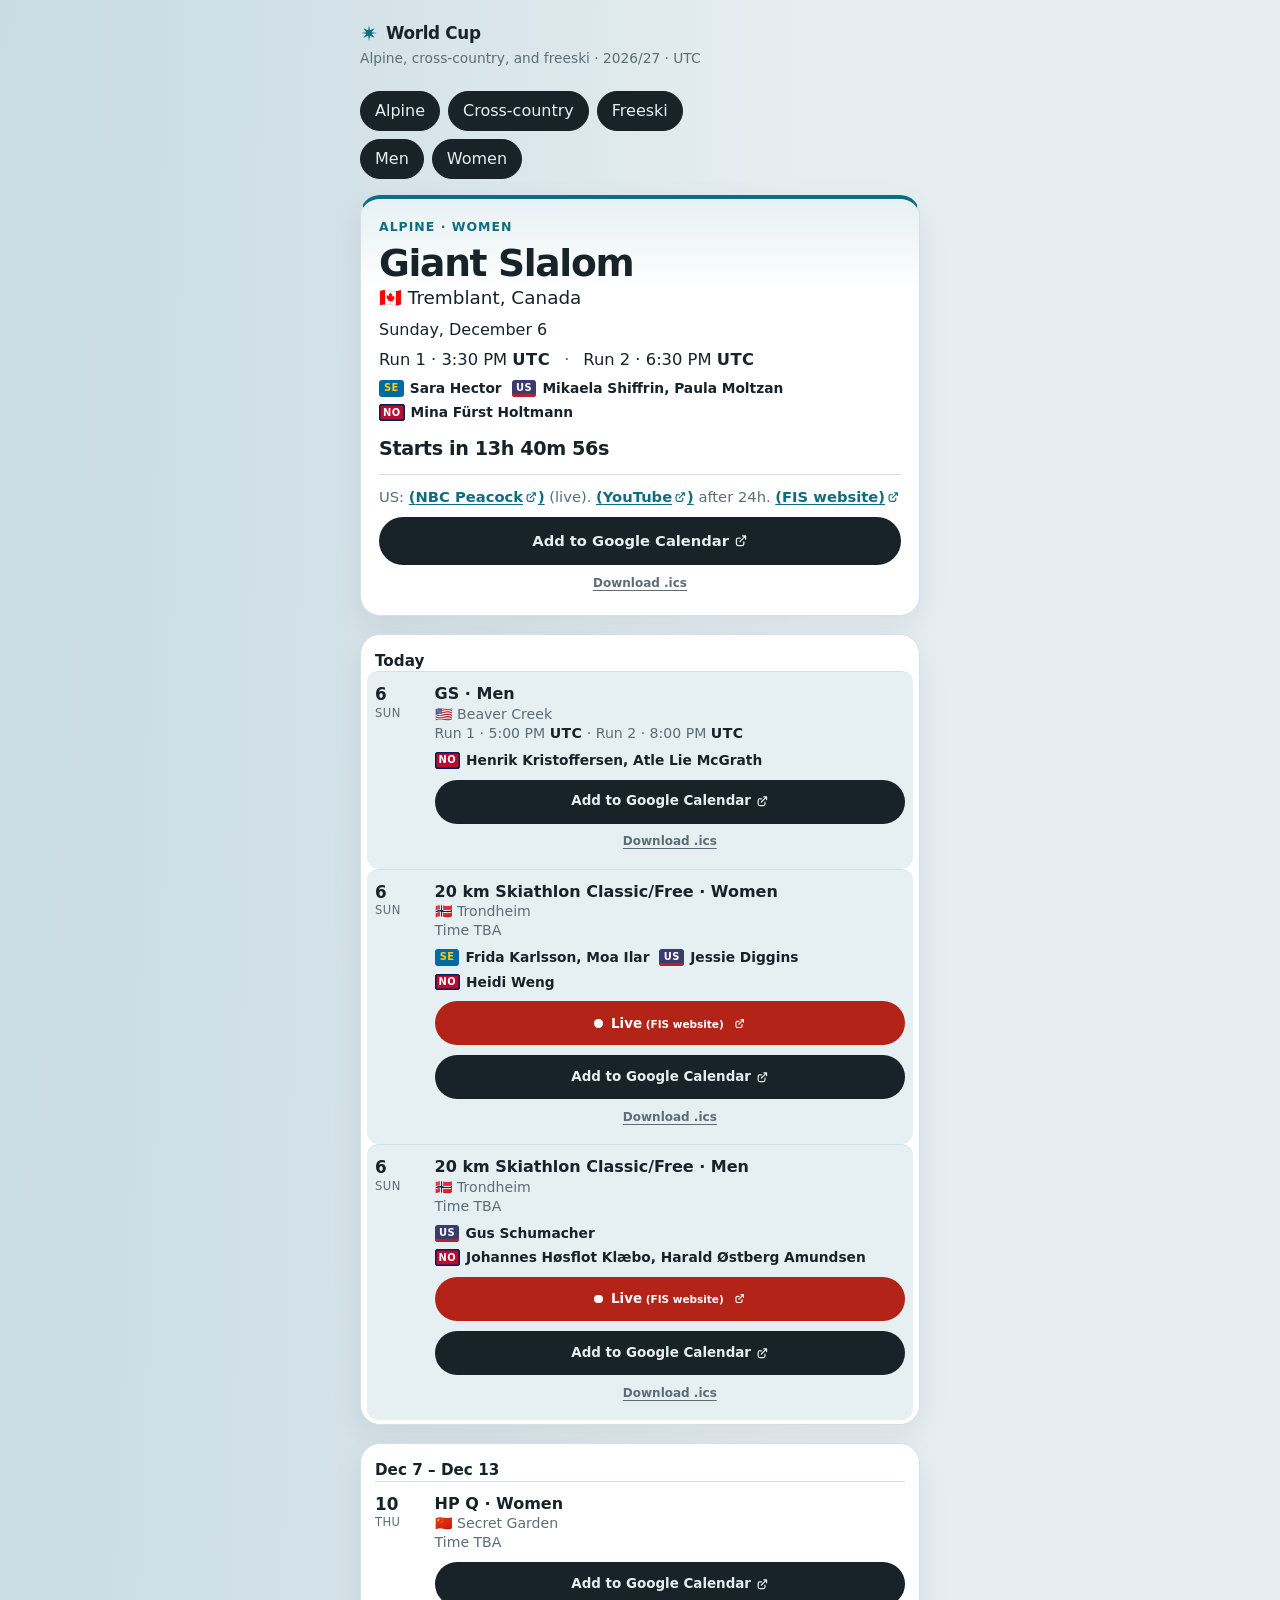
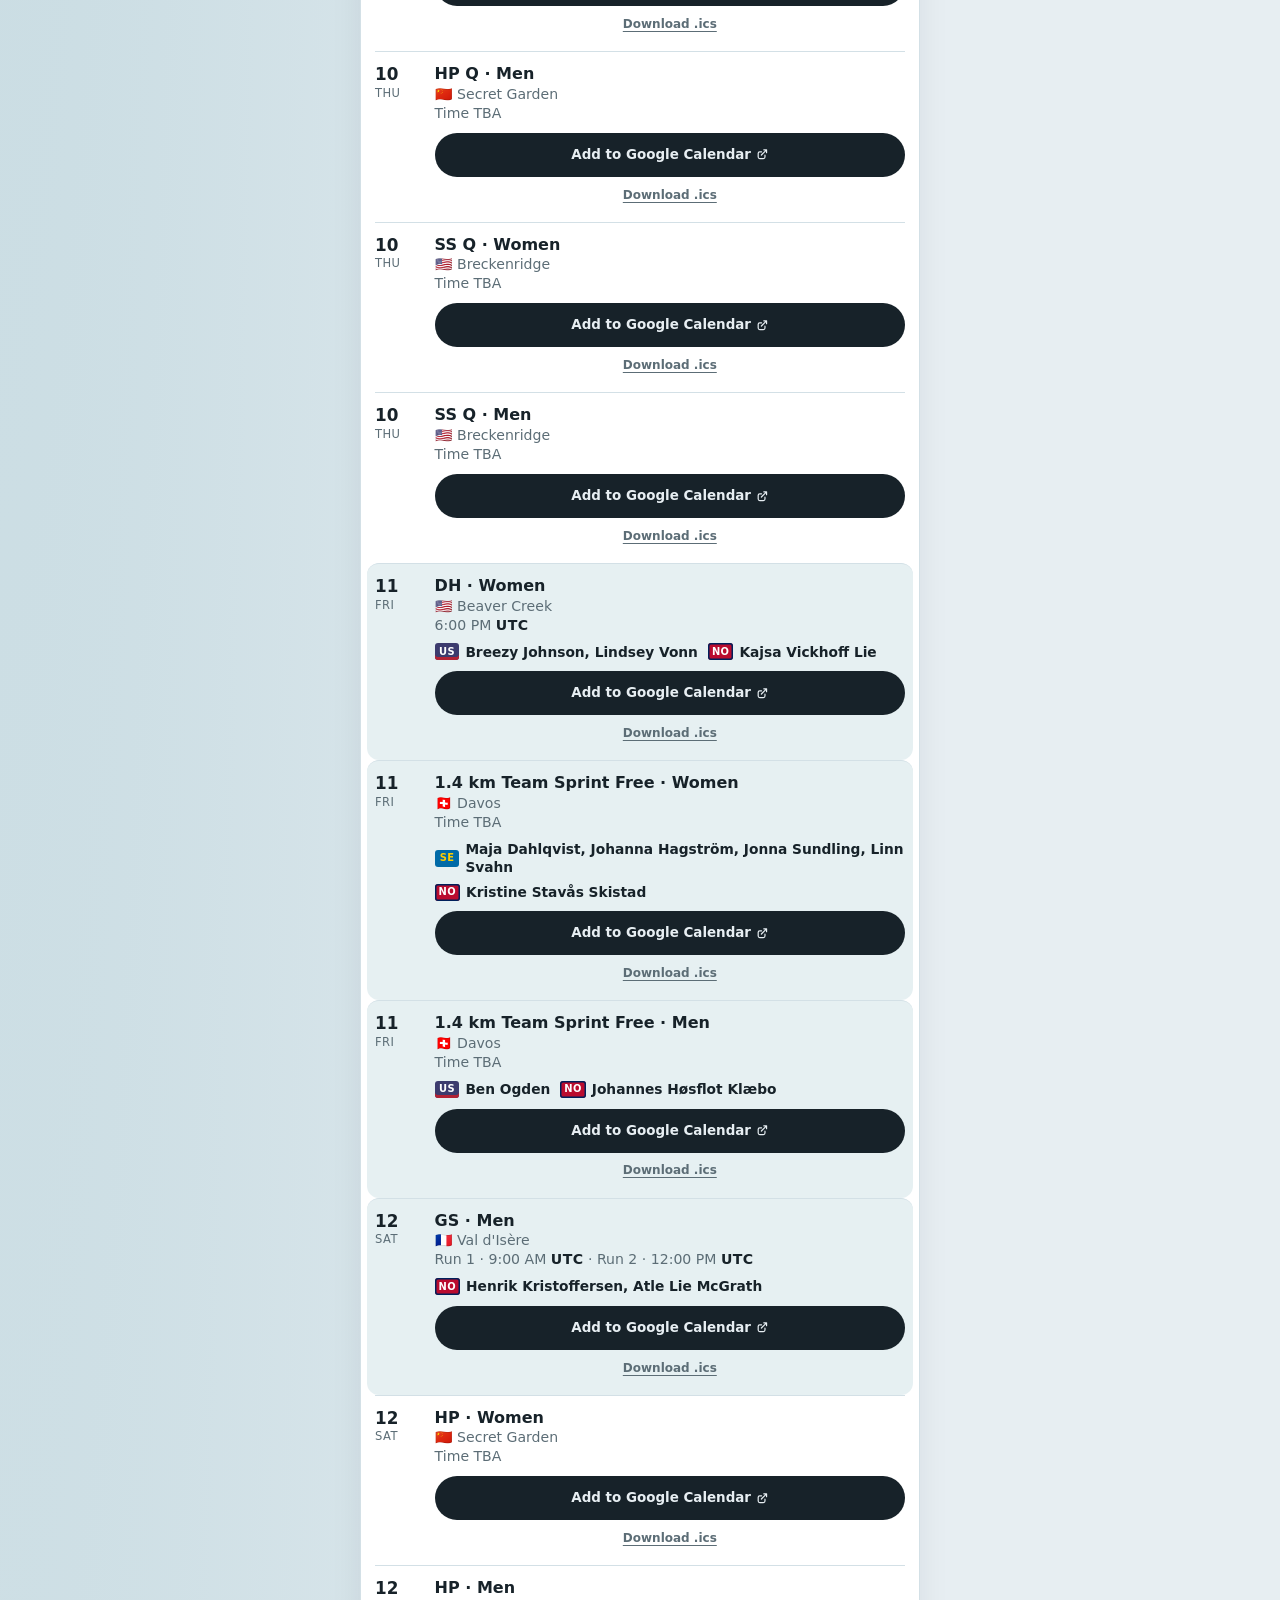
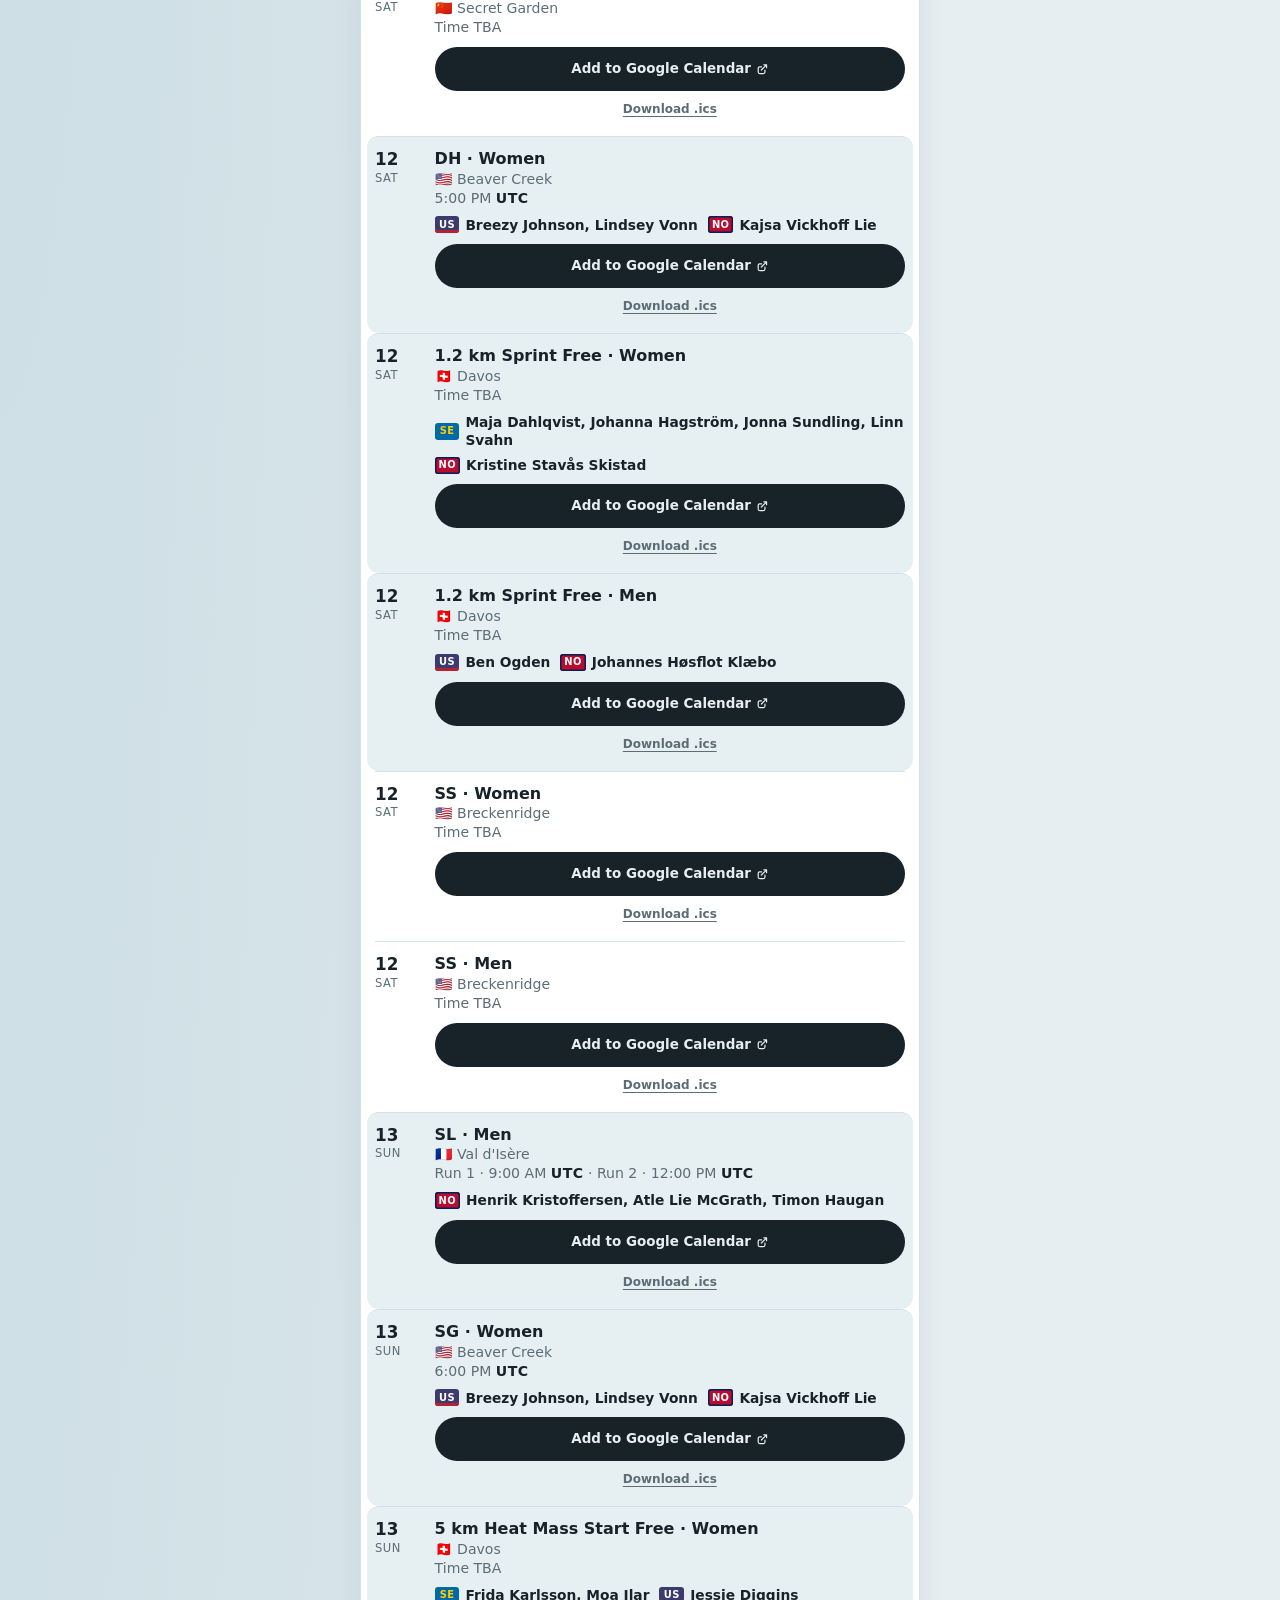
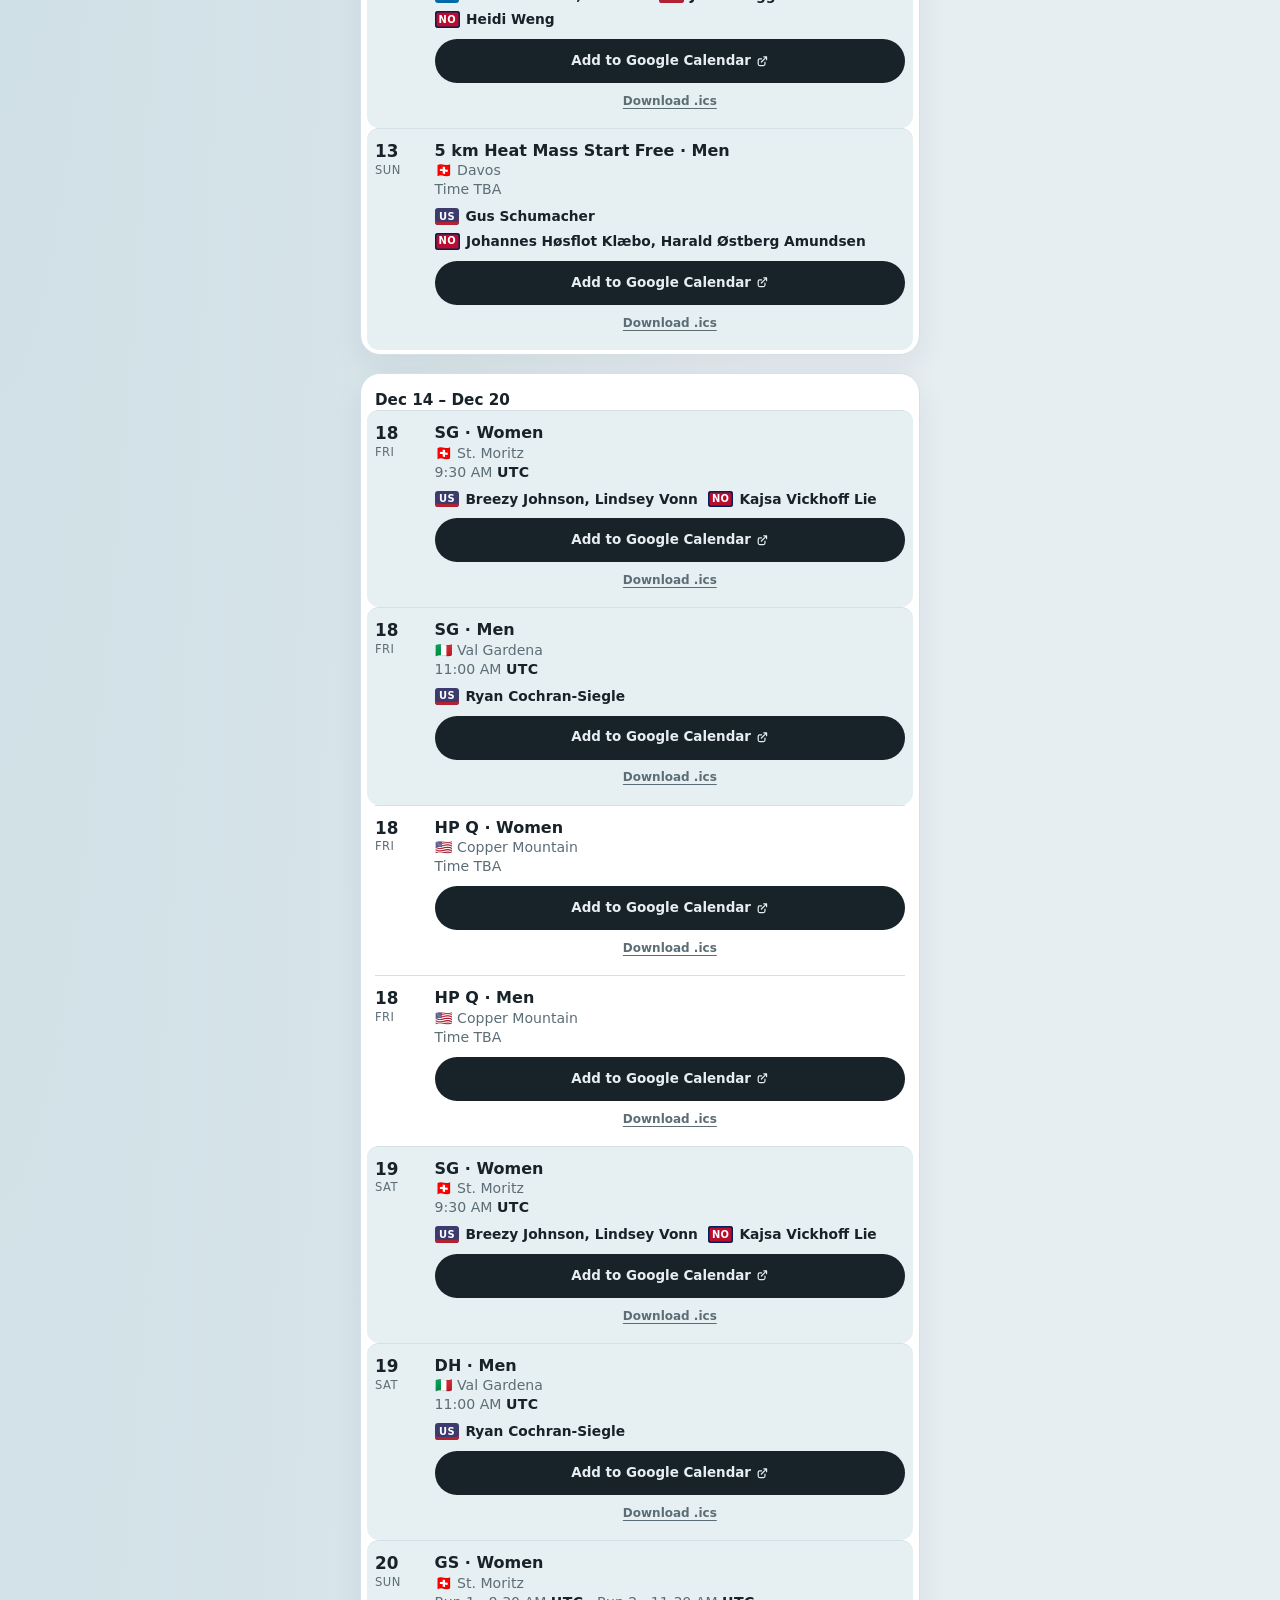
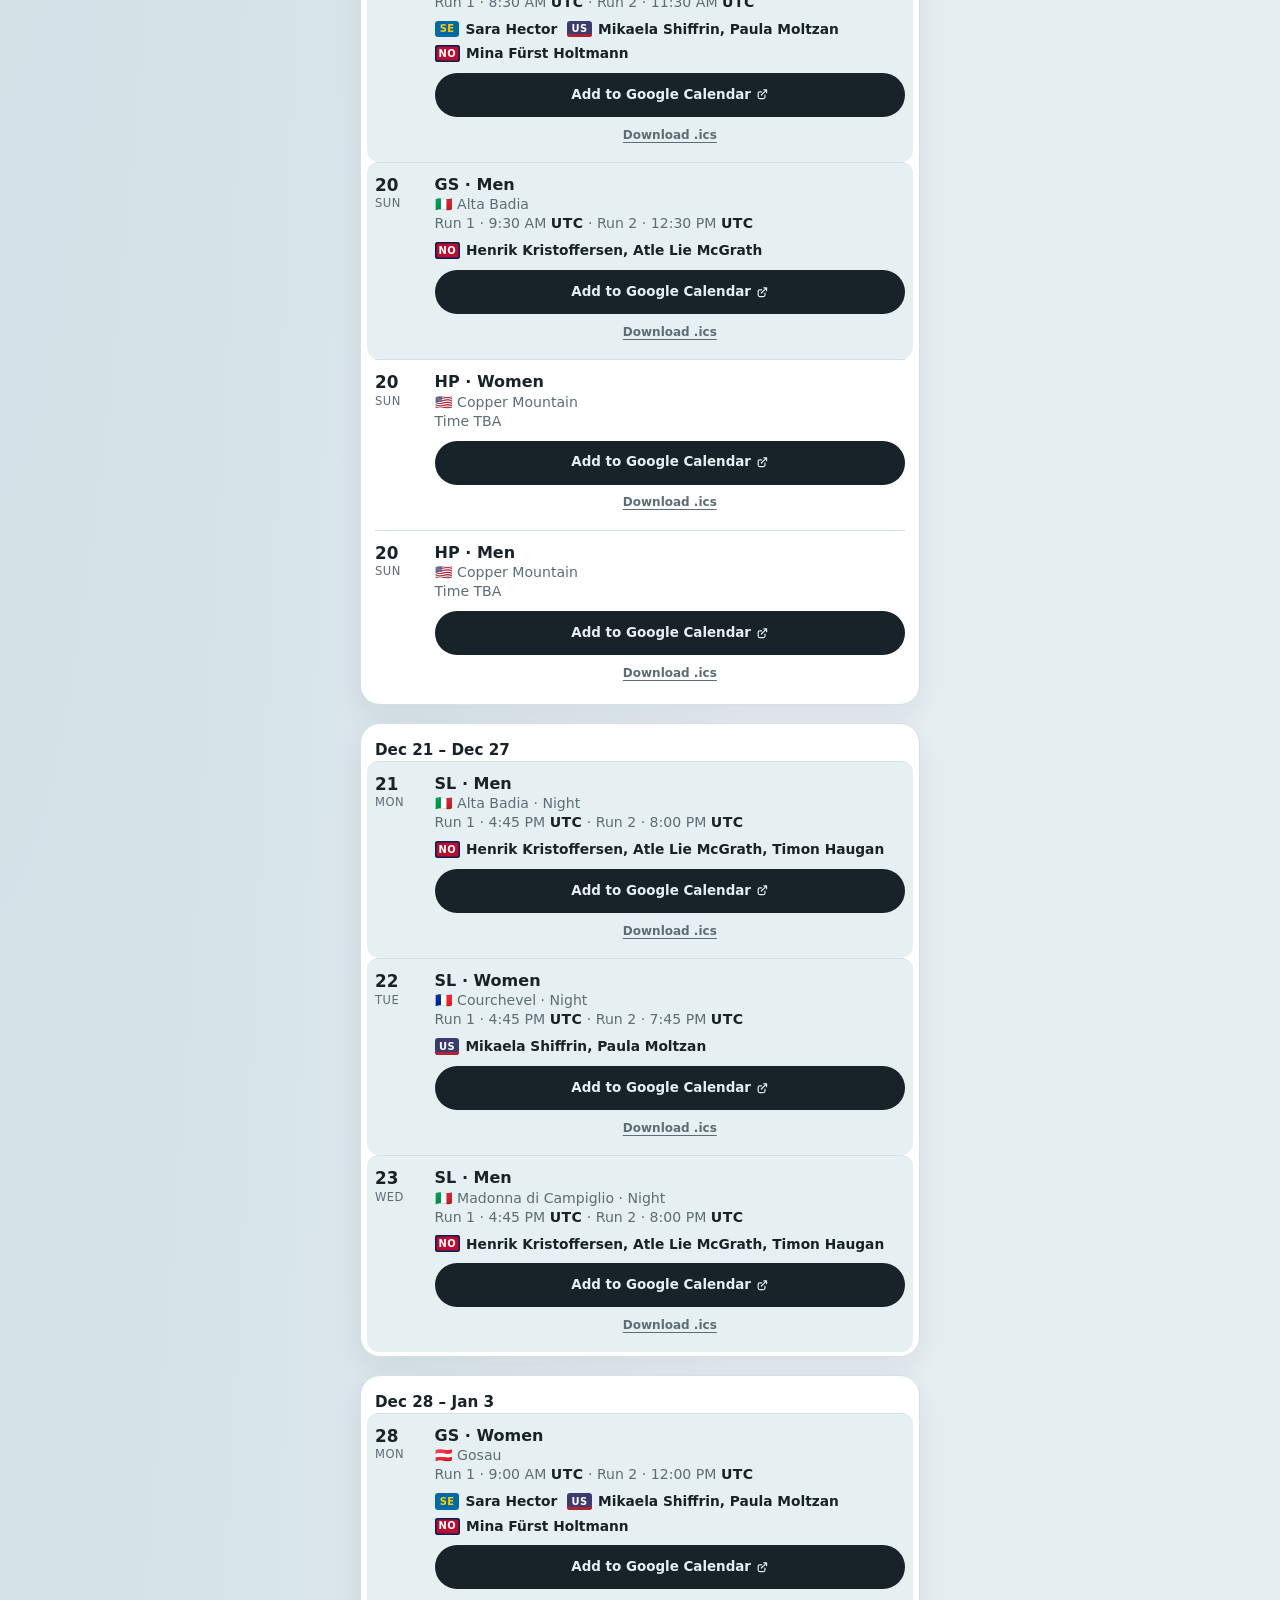
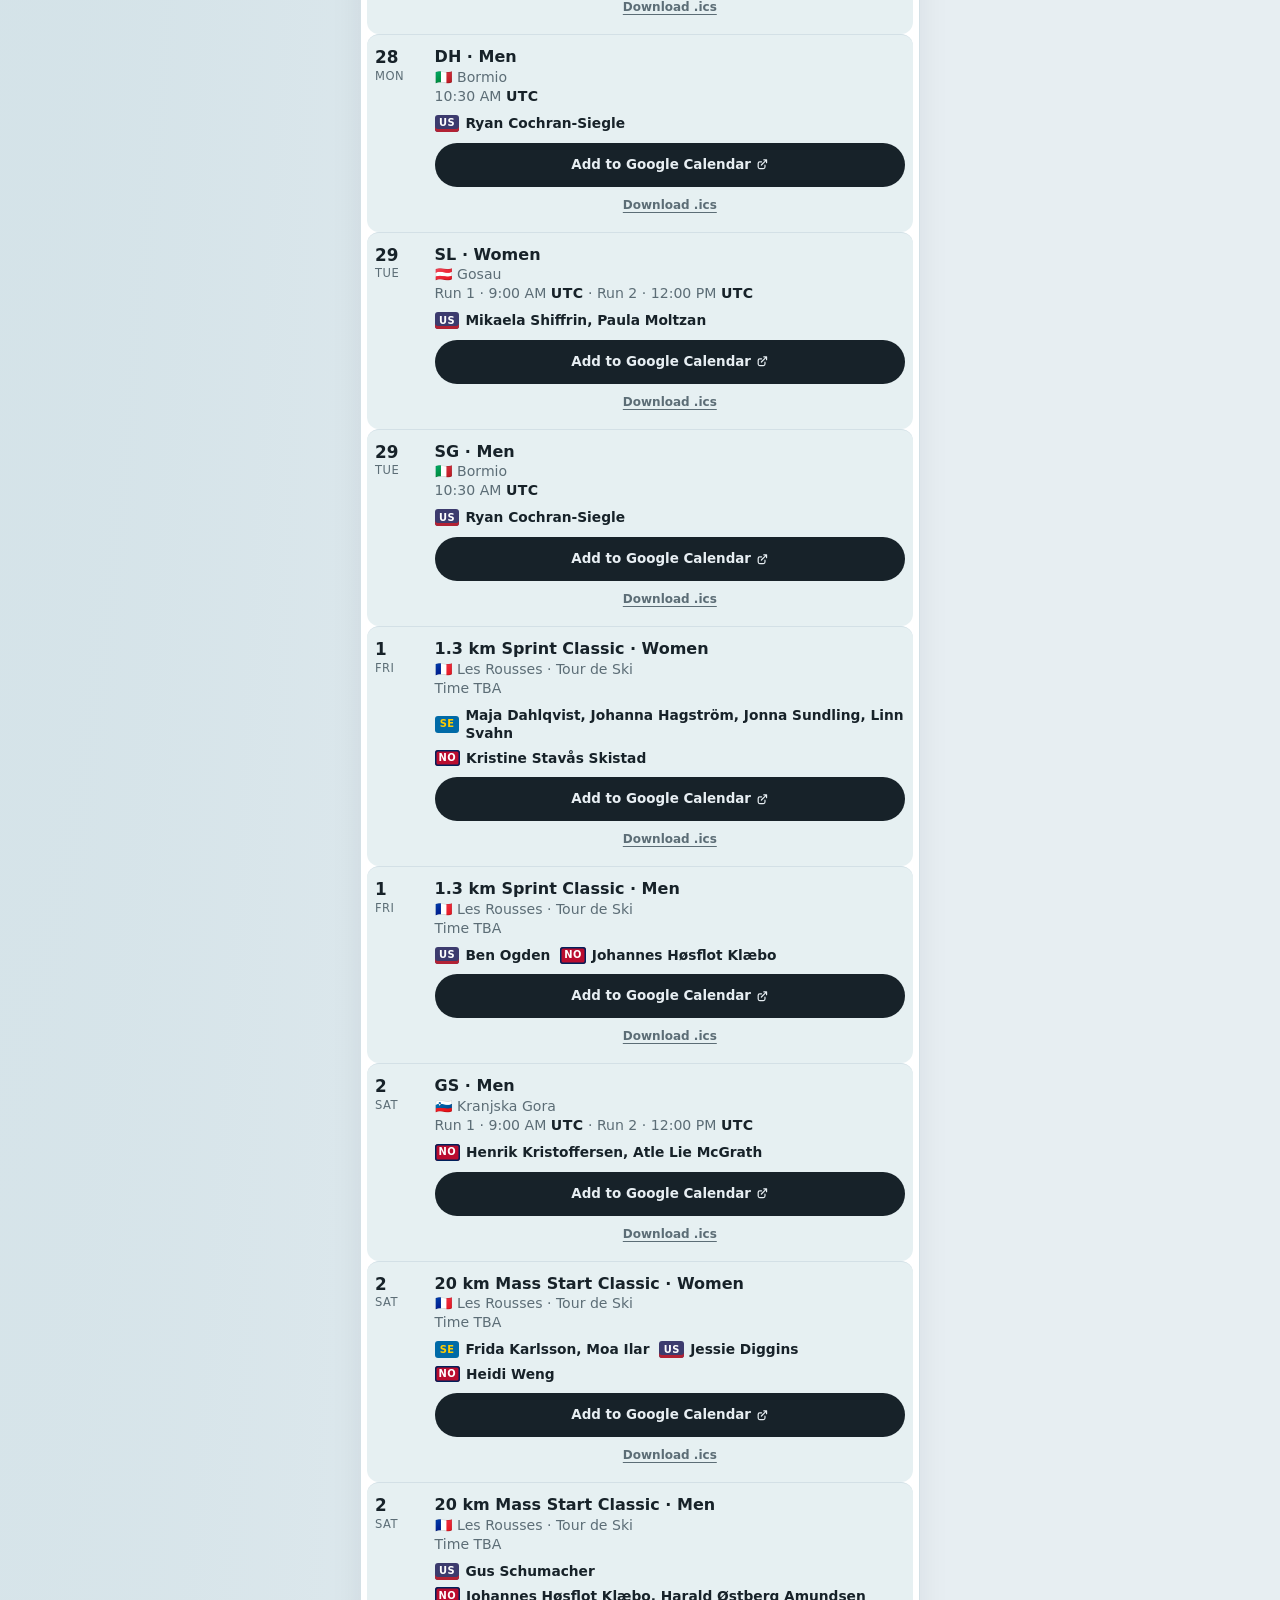
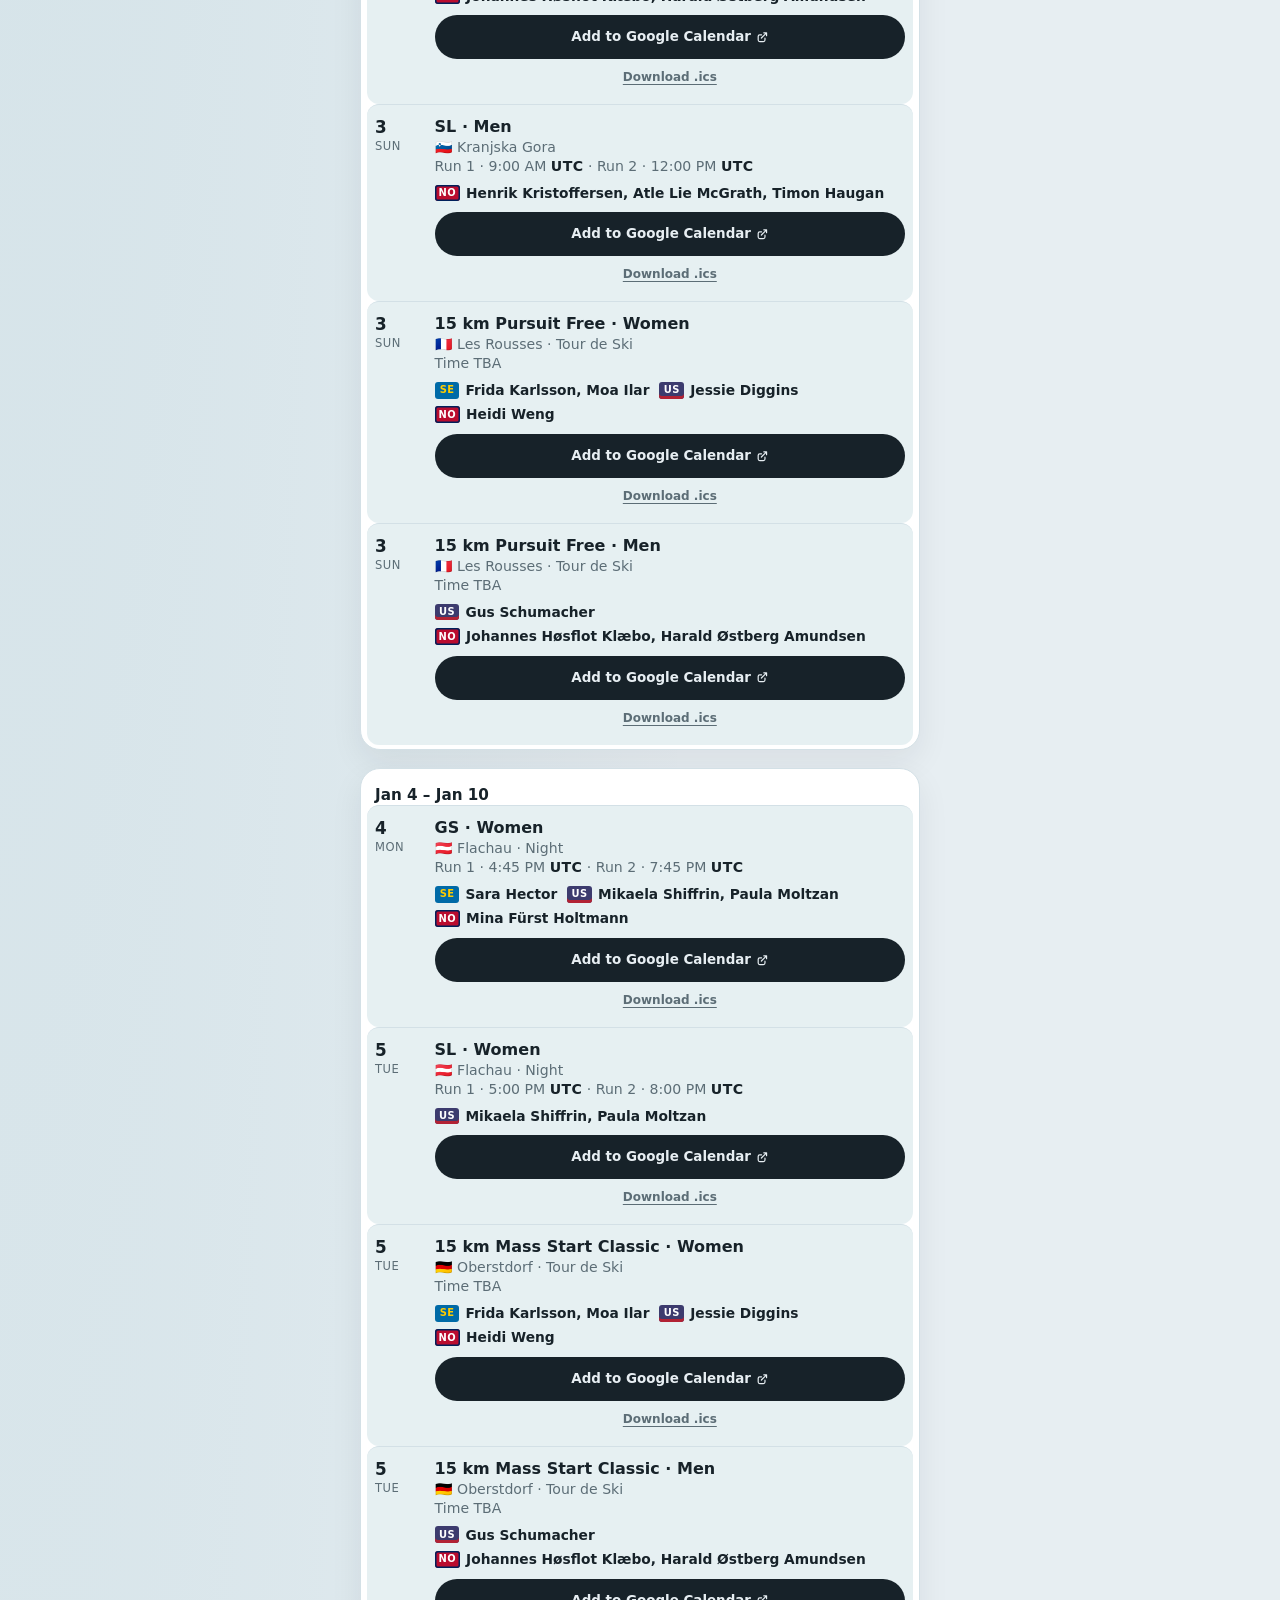
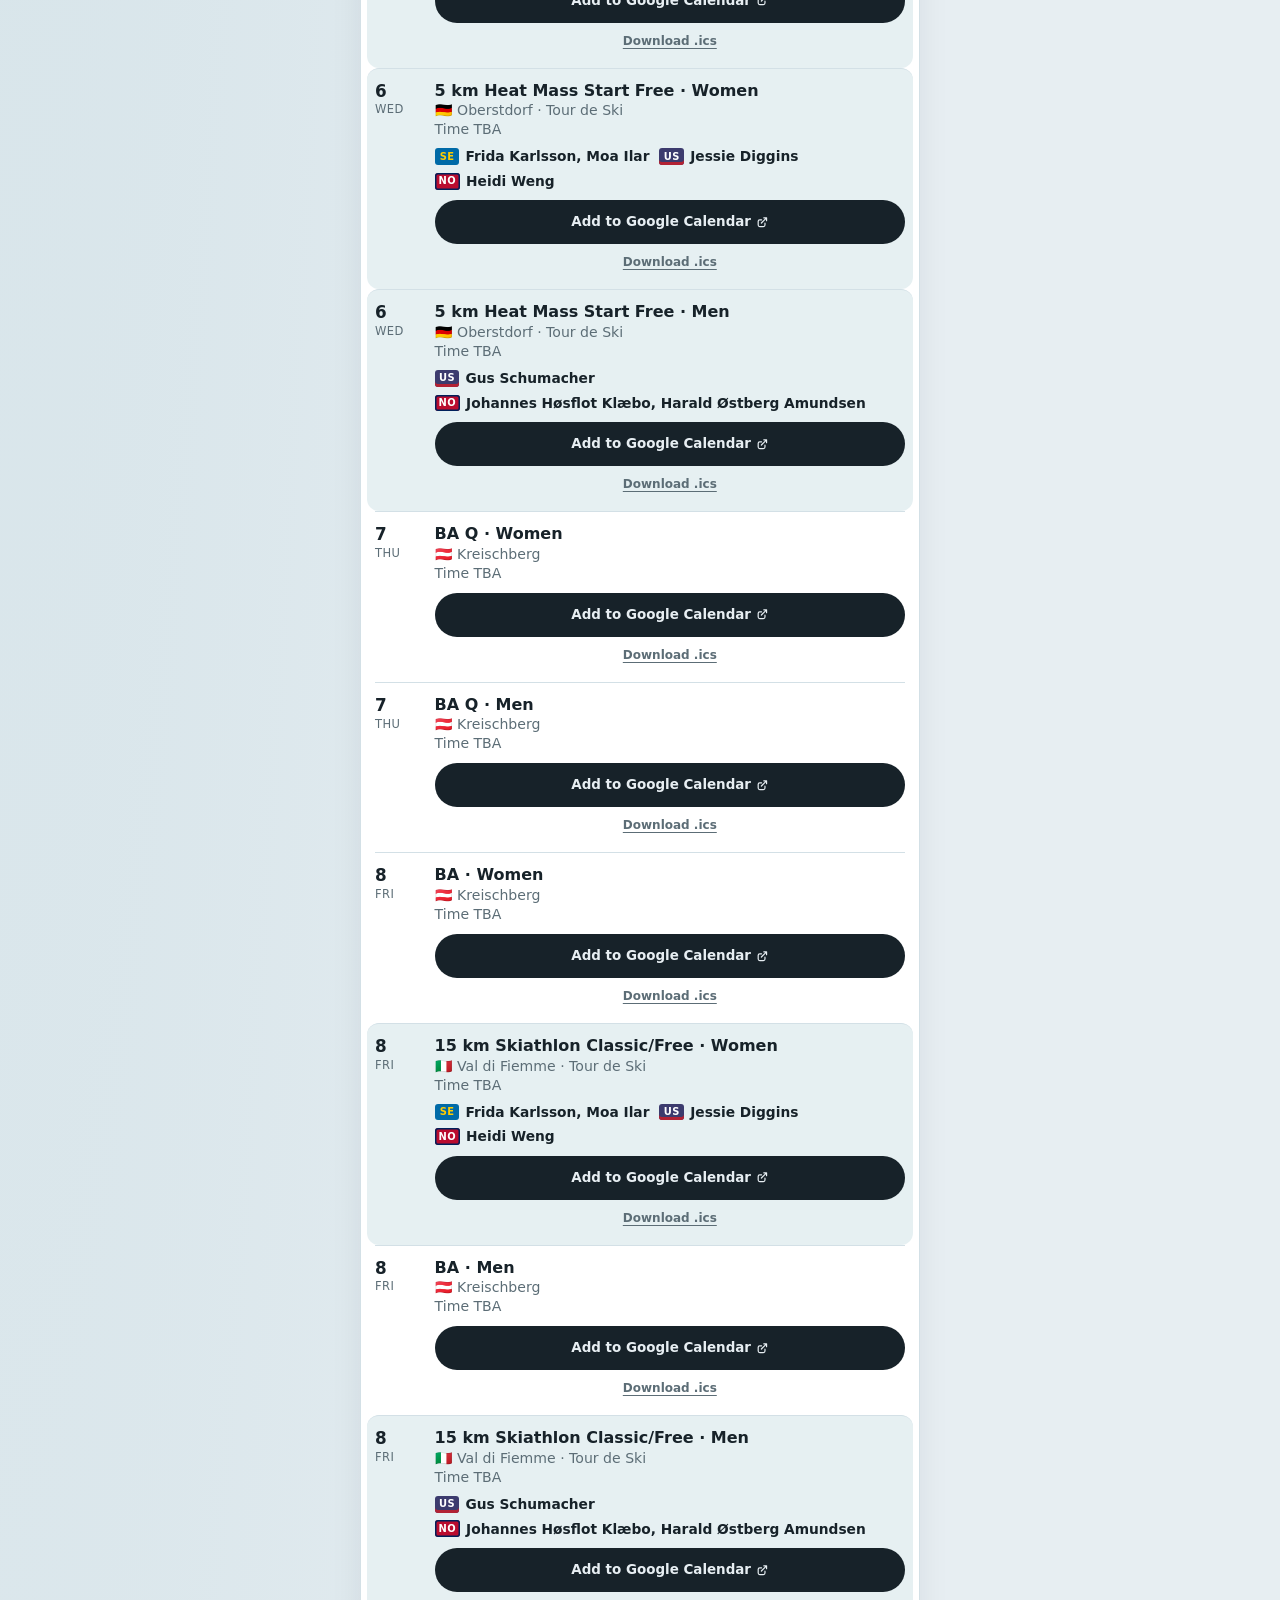
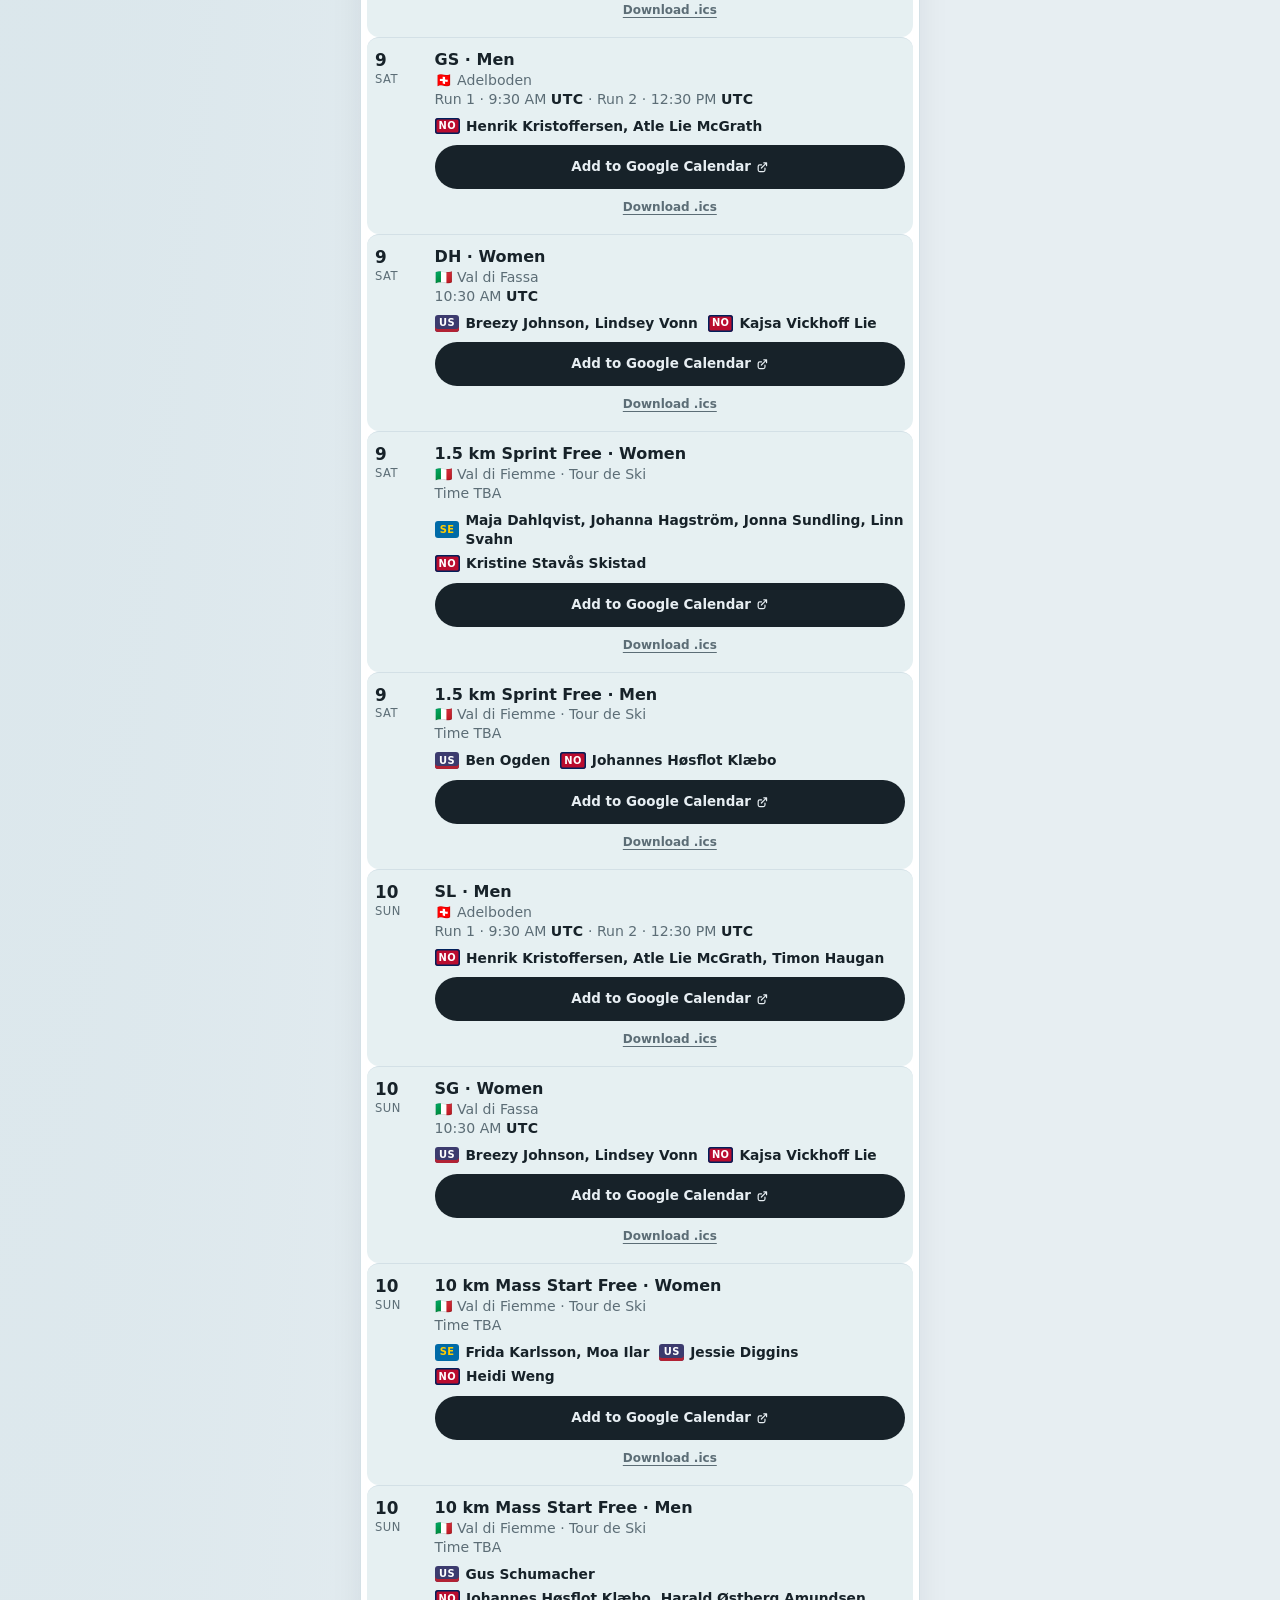
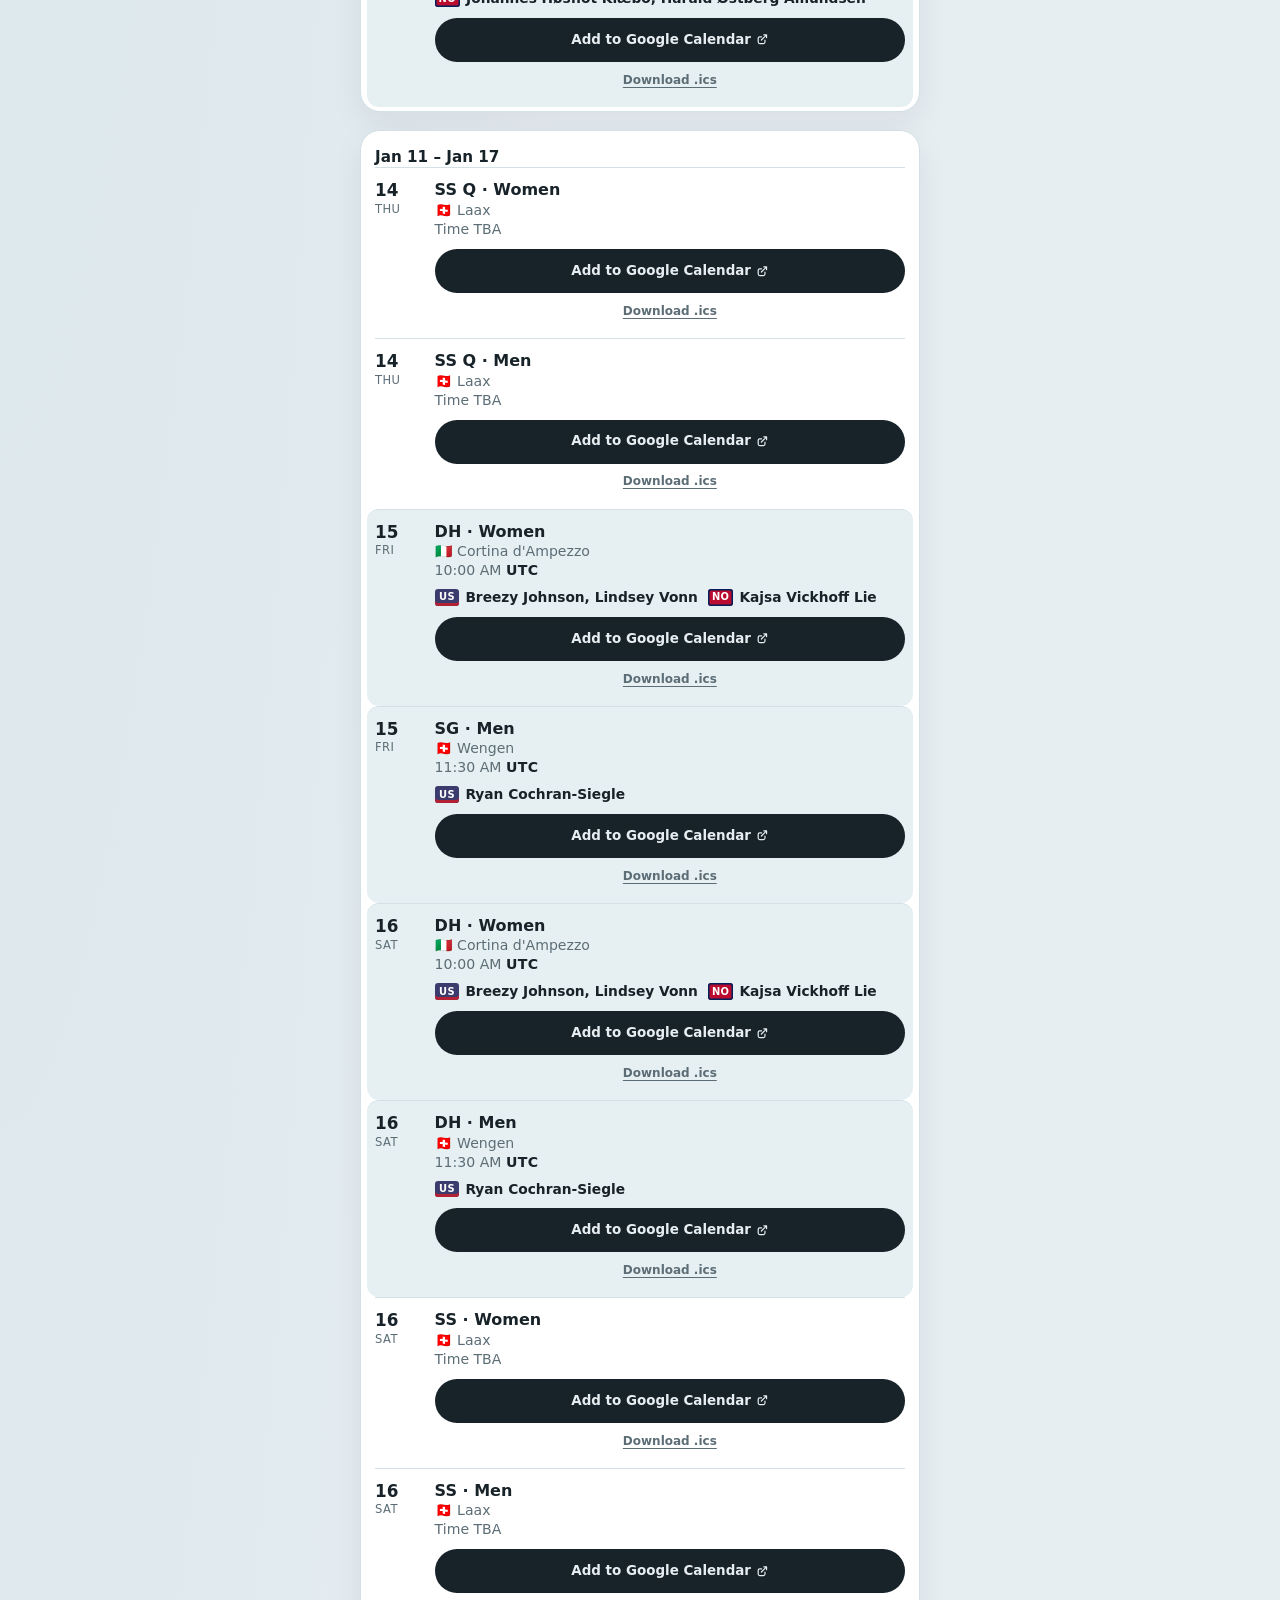
==== commit a7d952e3: "Add freeski races, an install hint, and a finished live status. Freeski halfpipe, slopestyle, and bi" ====
--- a/index.html
+++ b/index.html
@@ -4,7 +4,7 @@
   <meta charset="utf-8">
   <meta name="viewport" content="width=device-width, initial-scale=1">
   <title>World Cup · Lake Placid</title>
-  <meta name="description" content="The next FIS Alpine and Cross-Country World Cup race, in your time zone.">
+  <meta name="description" content="The next FIS Alpine, Cross-Country, and Freeski World Cup race, in your time zone.">
   <meta name="theme-color" media="(prefers-color-scheme: light)" content="#e7eef2">
   <meta name="theme-color" media="(prefers-color-scheme: dark)" content="#0e1418">
   <meta name="apple-mobile-web-app-capable" content="yes">
@@ -23,14 +23,20 @@
       </svg>
       World Cup
     </h1>
-    <p class="sub">Alpine and cross-country · 2026/27 · <span class="tz-name">local time</span></p>
+    <p class="sub">Alpine, cross-country, and freeski · 2026/27 · <span class="tz-name">local time</span></p>
   </header>
   <main>
     <p id="preview" class="preview" hidden></p>
+    <div id="install-hint" class="install" hidden>
+      <p id="install-copy"></p>
+      <button type="button" id="install-go" hidden>Install</button>
+      <button type="button" id="install-dismiss">Dismiss</button>
+    </div>
     <div class="filters">
       <div class="chips" id="sport" role="group" aria-label="Sport">
         <button type="button" data-filter="alpine" aria-pressed="true">Alpine</button>
         <button type="button" data-filter="xc" aria-pressed="true">Cross-country</button>
+        <button type="button" data-filter="freeski" aria-pressed="true">Freeski</button>
       </div>
       <div class="chips" id="gender" role="group" aria-label="Gender">
         <button type="button" data-filter="men" aria-pressed="true">Men</button>
@@ -47,7 +53,7 @@
     <noscript><p class="empty">JavaScript draws the next race and hides the ones already run.</p></noscript>
   </main>
   <footer>
-    <p>Clocks follow this device's time zone (<span class="tz-name">local time</span>). Date headings use that zone, so a race can fall on a different calendar date than the FIS date. Dates and start times come from the FIS World Cup calendars and database and are stored in UTC. Time TBA means FIS has not published a start time. Add to Google Calendar opens that race in Google Calendar, in a new tab, at the same UTC start. Download .ics stays on this page for Apple Calendar and uses the same UTC start. Live (FIS website) and Results (FIS website) open the FIS website in a new tab. Live shows from an hour before the start until the race is over, and all day on the venue's calendar day for a cross-country race with no start time. In that same window a live panel lists the leader, the last finisher, who is on course, the next three starters, and a top 10. It refreshes every 5 seconds during a run and every 60 seconds between runs, and it stops when the race is finished or this tab is hidden. If the timing relay does not answer, the panel stays hidden and Live still opens the FIS website. Finished races show the podium and stay under Today. Peacock, YouTube, and Outside TV open those sites in a new tab.</p>
+    <p>Clocks follow this device's time zone (<span class="tz-name">local time</span>). Date headings use that zone, so a race can fall on a different calendar date than the FIS date. Dates and start times come from the FIS World Cup calendars and database and are stored in UTC. Time TBA means FIS has not published a start time. Add to Google Calendar opens that race in Google Calendar, in a new tab, at the same UTC start. Download .ics stays on this page for Apple Calendar and uses the same UTC start. Live (FIS website) and Results (FIS website) open the FIS website in a new tab. Live shows from an hour before the start until the race is over, and all day on the venue's calendar day for a cross-country or freeski race with no start time. In that same window a live panel lists the leader, the last finisher, who is on course, the next three starters, and a top 10 for alpine and cross-country. Freeski is judged, so it keeps the Live button and does not show that panel. The panel refreshes every 5 seconds during a run and every 60 seconds between runs, and it stops when the race is finished or this tab is hidden. If the timing relay reports the race finished, the card says Finished instead of Underway. If the relay does not answer, the panel stays hidden, the card stays on the clock, and Live still opens the FIS website. Finished races show the podium and stay under Today. On an iPhone, Safari installs the page with Share, then Add to Home Screen. Android and desktop show Install when the browser offers it. Peacock, YouTube, and Outside TV open those sites in a new tab.</p>
   </footer>
   <script type="module" src="app.js"></script>
 </body>
--- a/styles.css
+++ b/styles.css
@@ -43,6 +43,21 @@
 }
 .mark { width: 18px; height: 18px; color: var(--accent); }
 .sub { margin: 4px 0 0; color: var(--muted); font-size: 0.86rem; }
+.install:not([hidden]) {
+  display: flex; flex-wrap: wrap; align-items: center; gap: 8px 10px;
+  margin: 12px 0 0; padding: 10px 12px;
+  background: var(--paper); border: 1px solid var(--line); border-radius: 16px;
+  box-shadow: var(--shadow);
+}
+.install p { margin: 0; flex: 1 1 12rem; font-size: 0.9rem; }
+#install-go {
+  font: inherit; font-weight: 800; color: var(--bg); background: var(--ink);
+  border: 0; border-radius: 999px; min-height: 44px; padding: 8px 16px; cursor: pointer;
+}
+#install-dismiss {
+  font: inherit; font-weight: 650; color: var(--muted); background: transparent;
+  border: 0; min-height: 44px; padding: 8px 10px; cursor: pointer;
+}
 .filters { display: flex; flex-direction: column; gap: 8px; margin: 16px 0; }
 .chips { display: flex; flex-wrap: wrap; gap: 8px; }
 .chips button, #past-toggle {
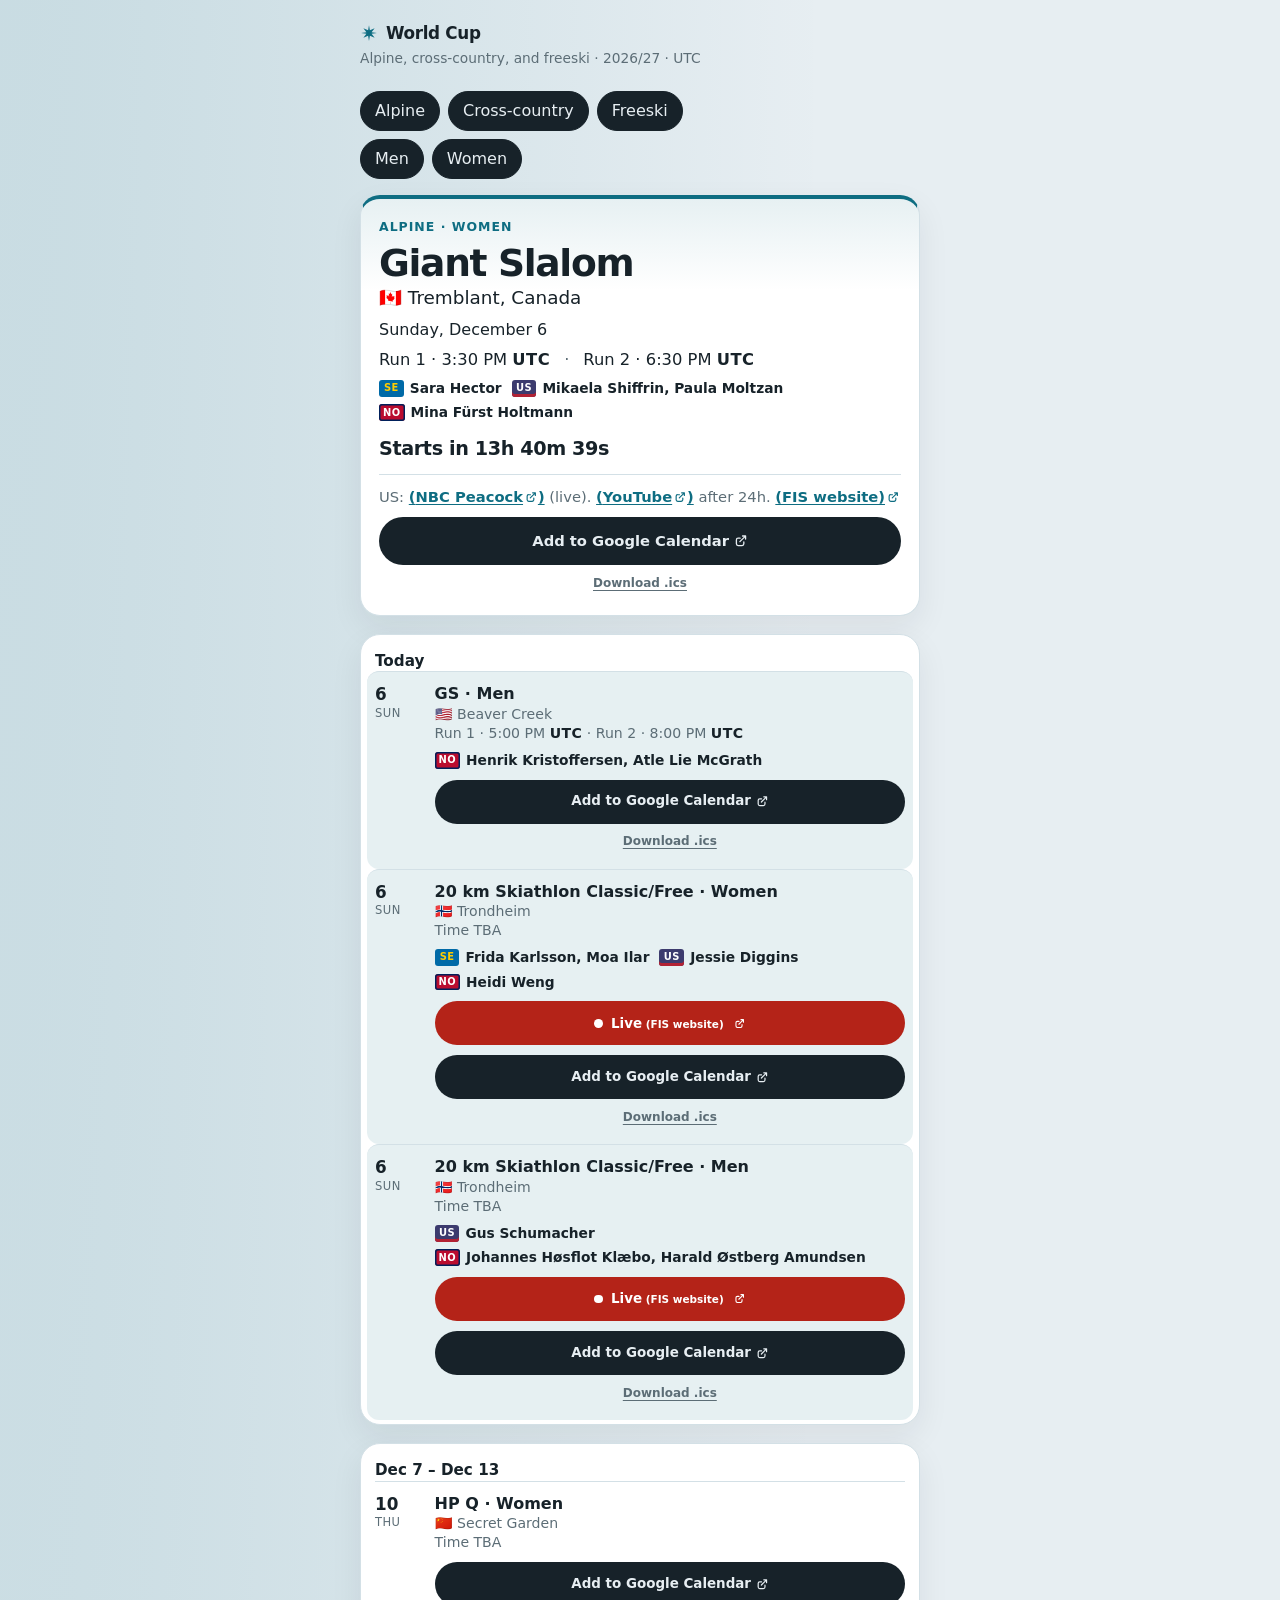
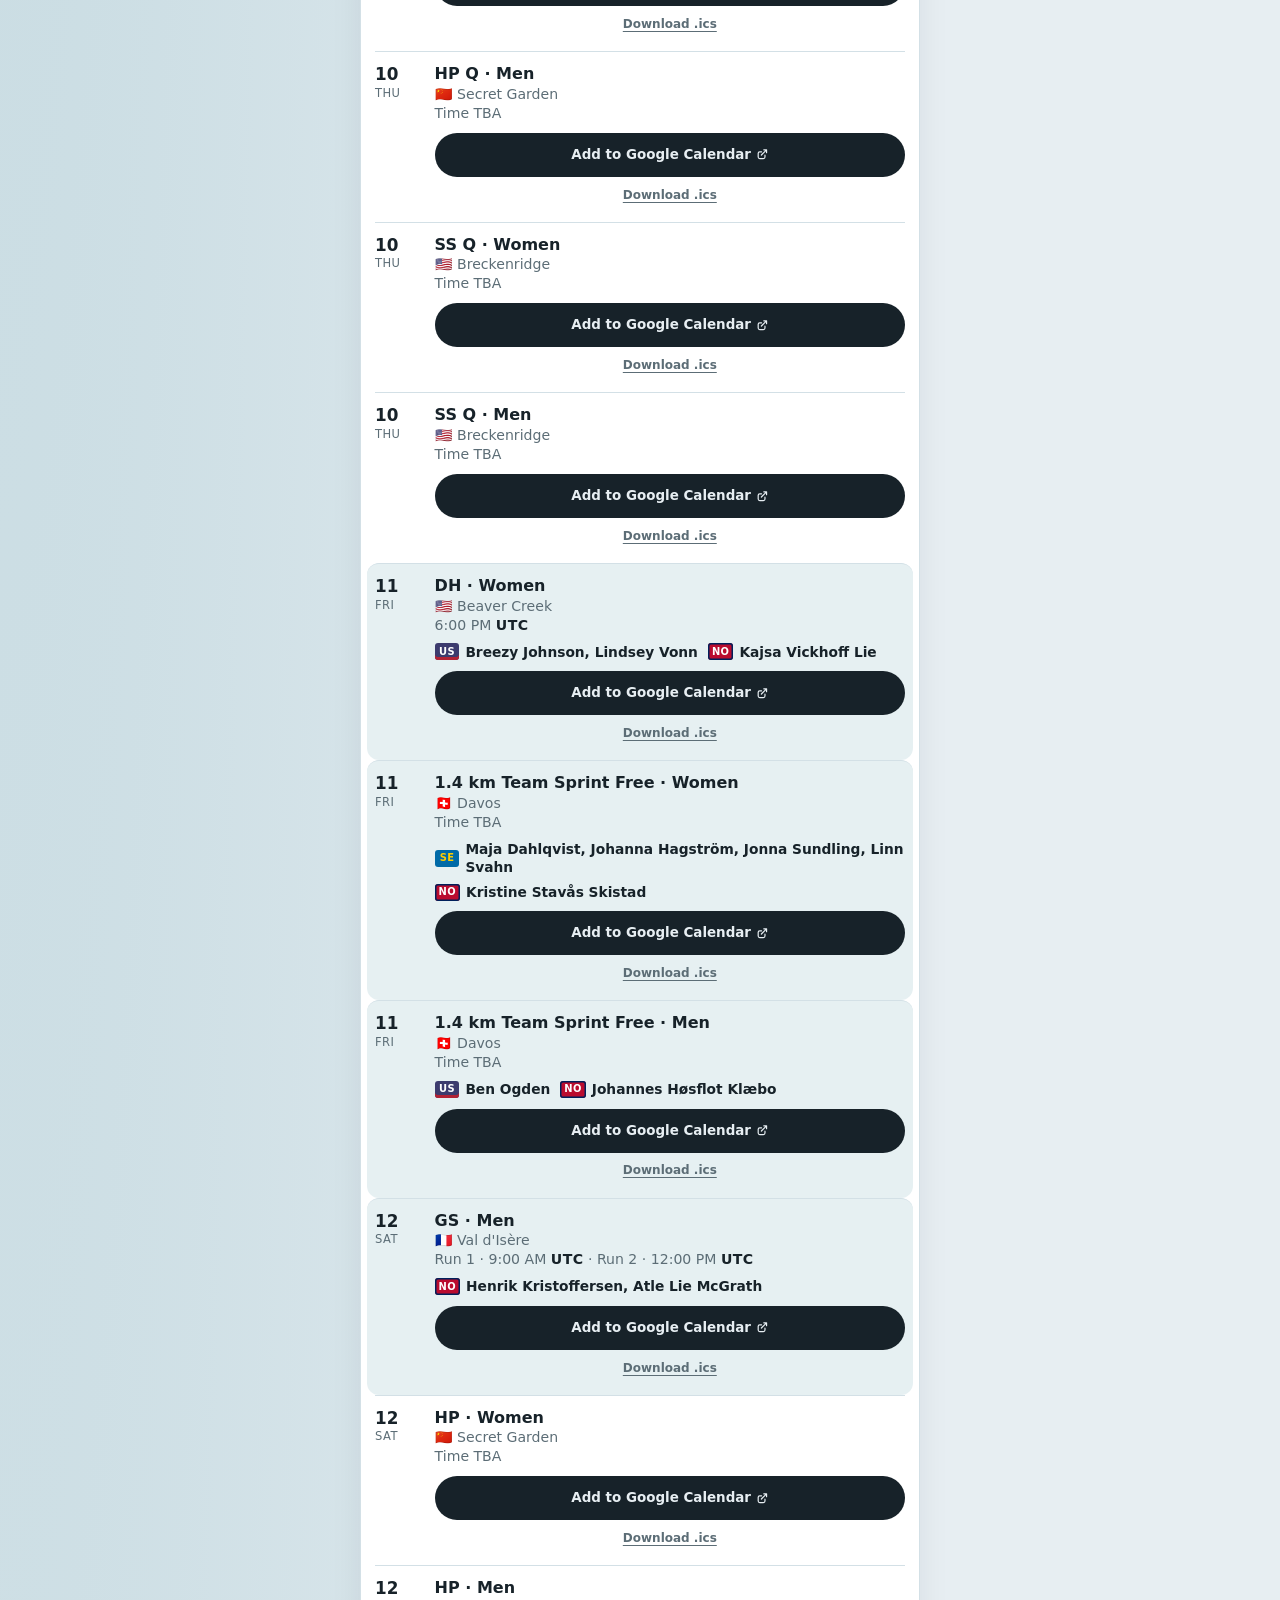
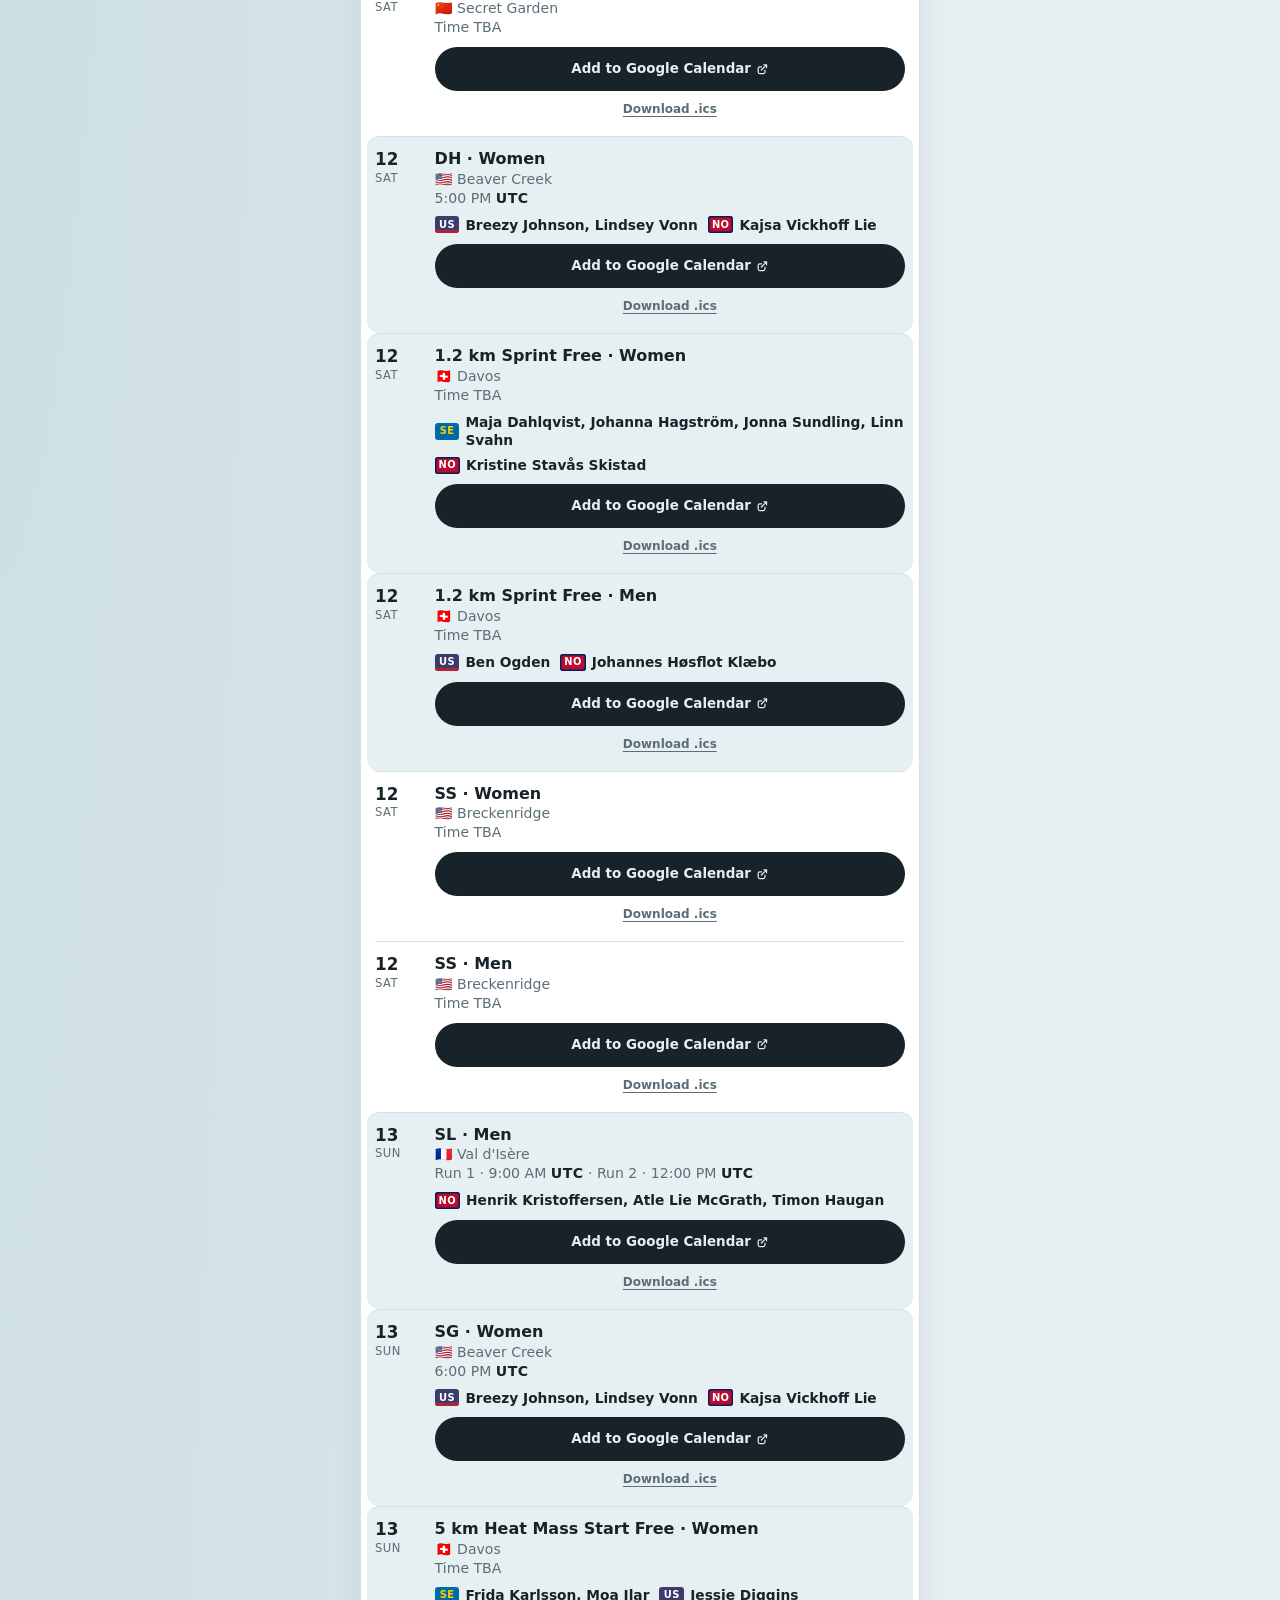
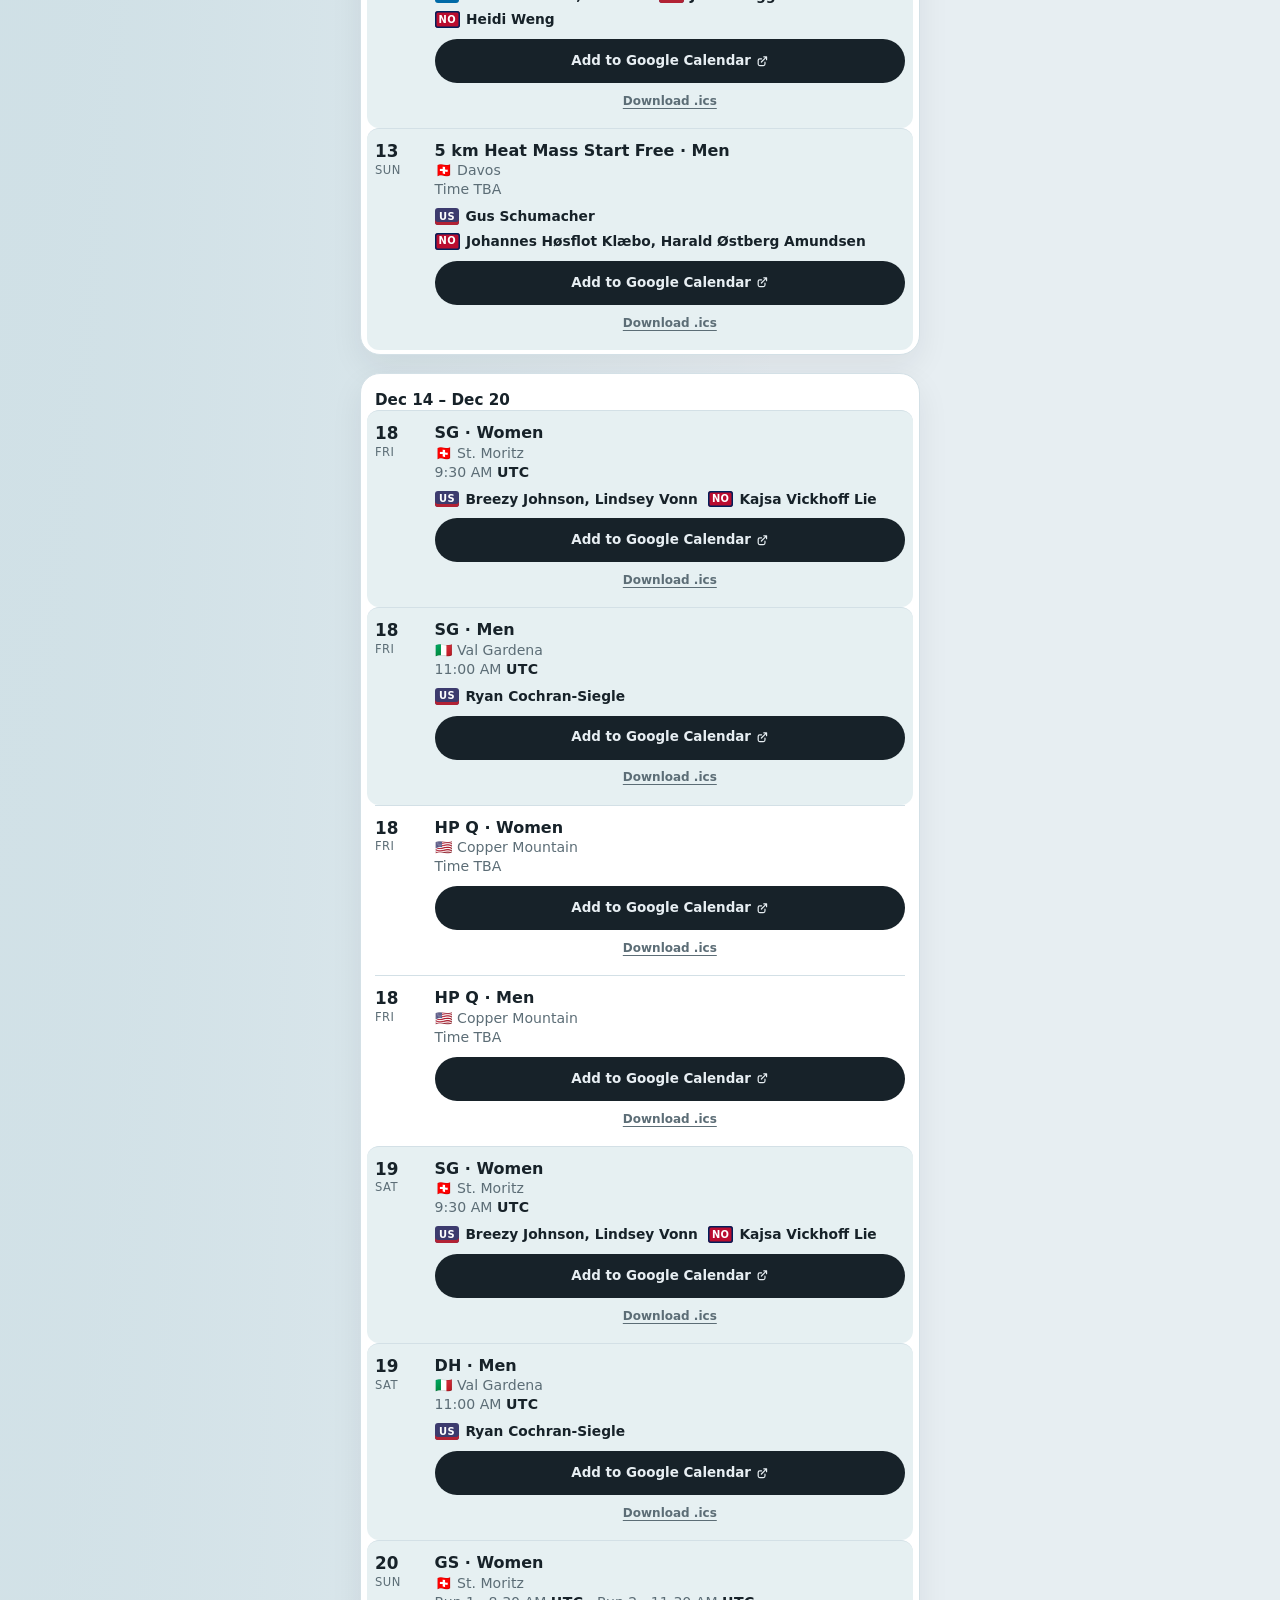
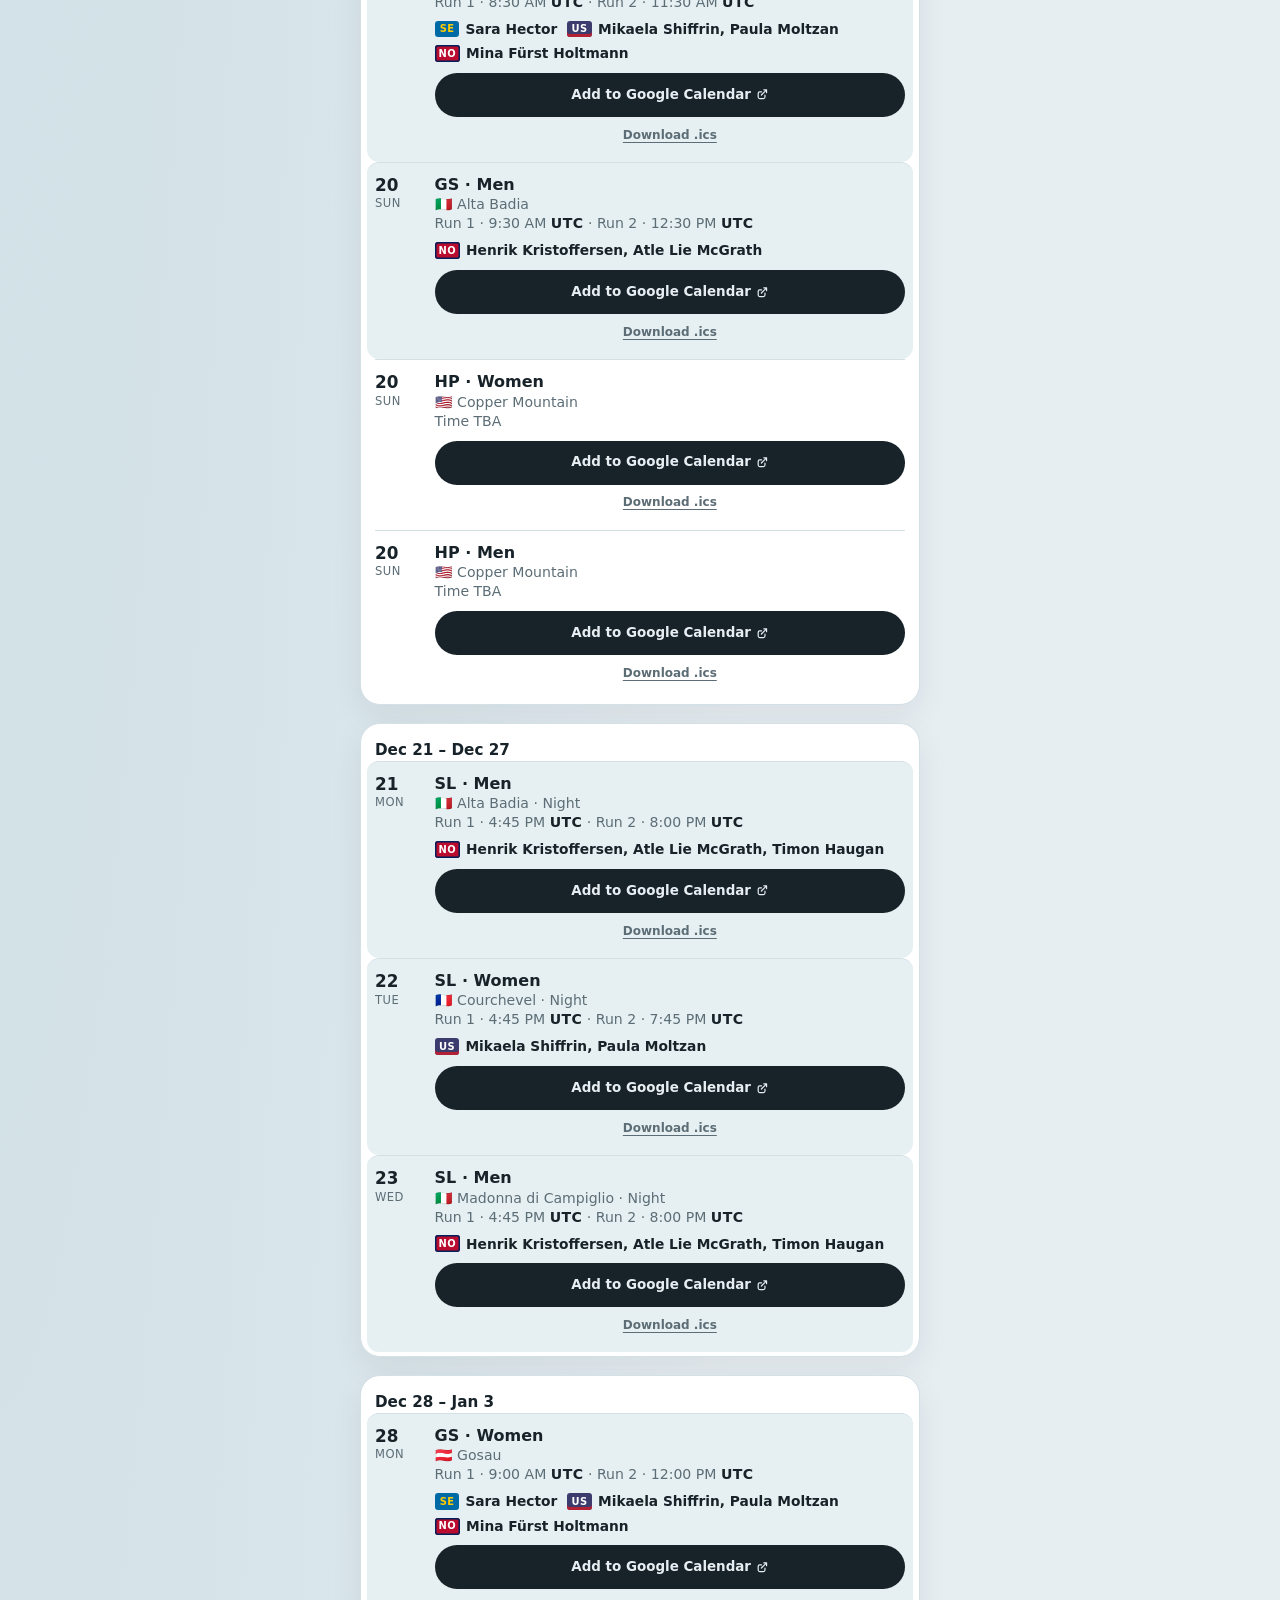
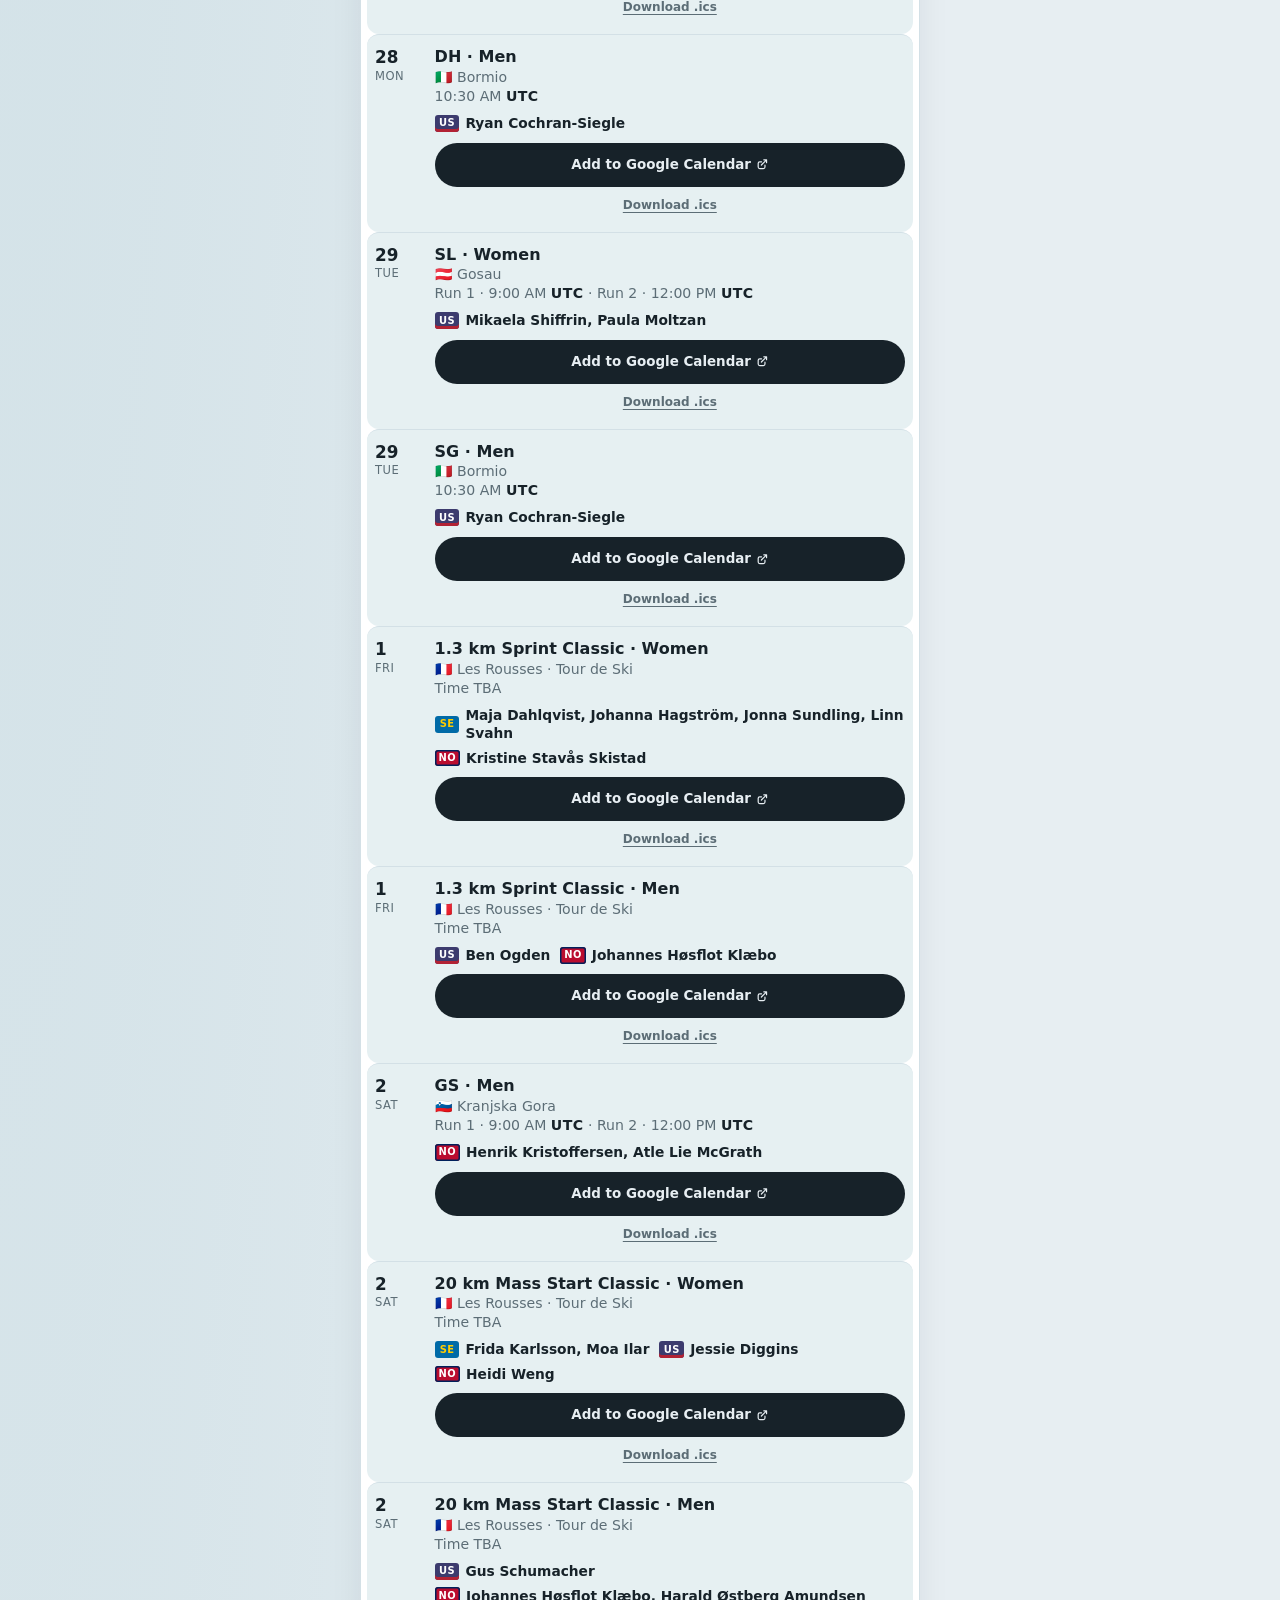
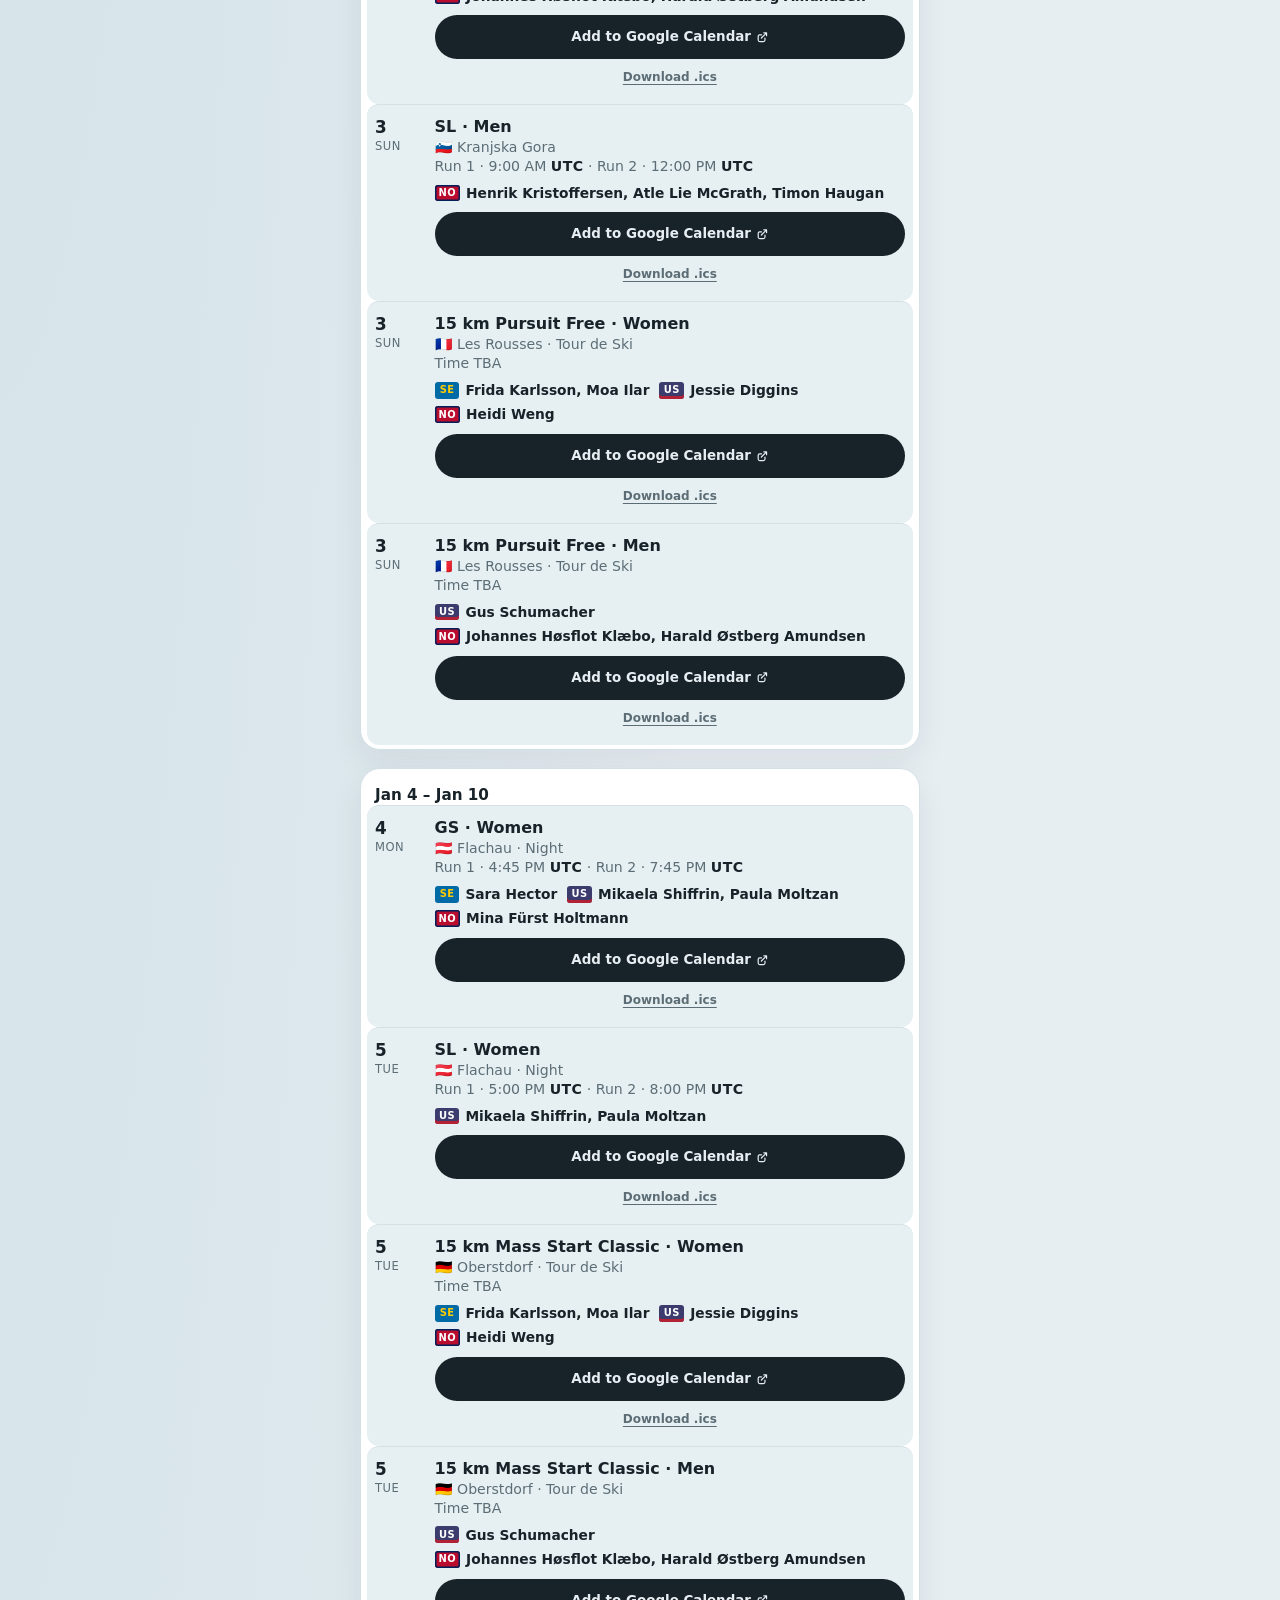
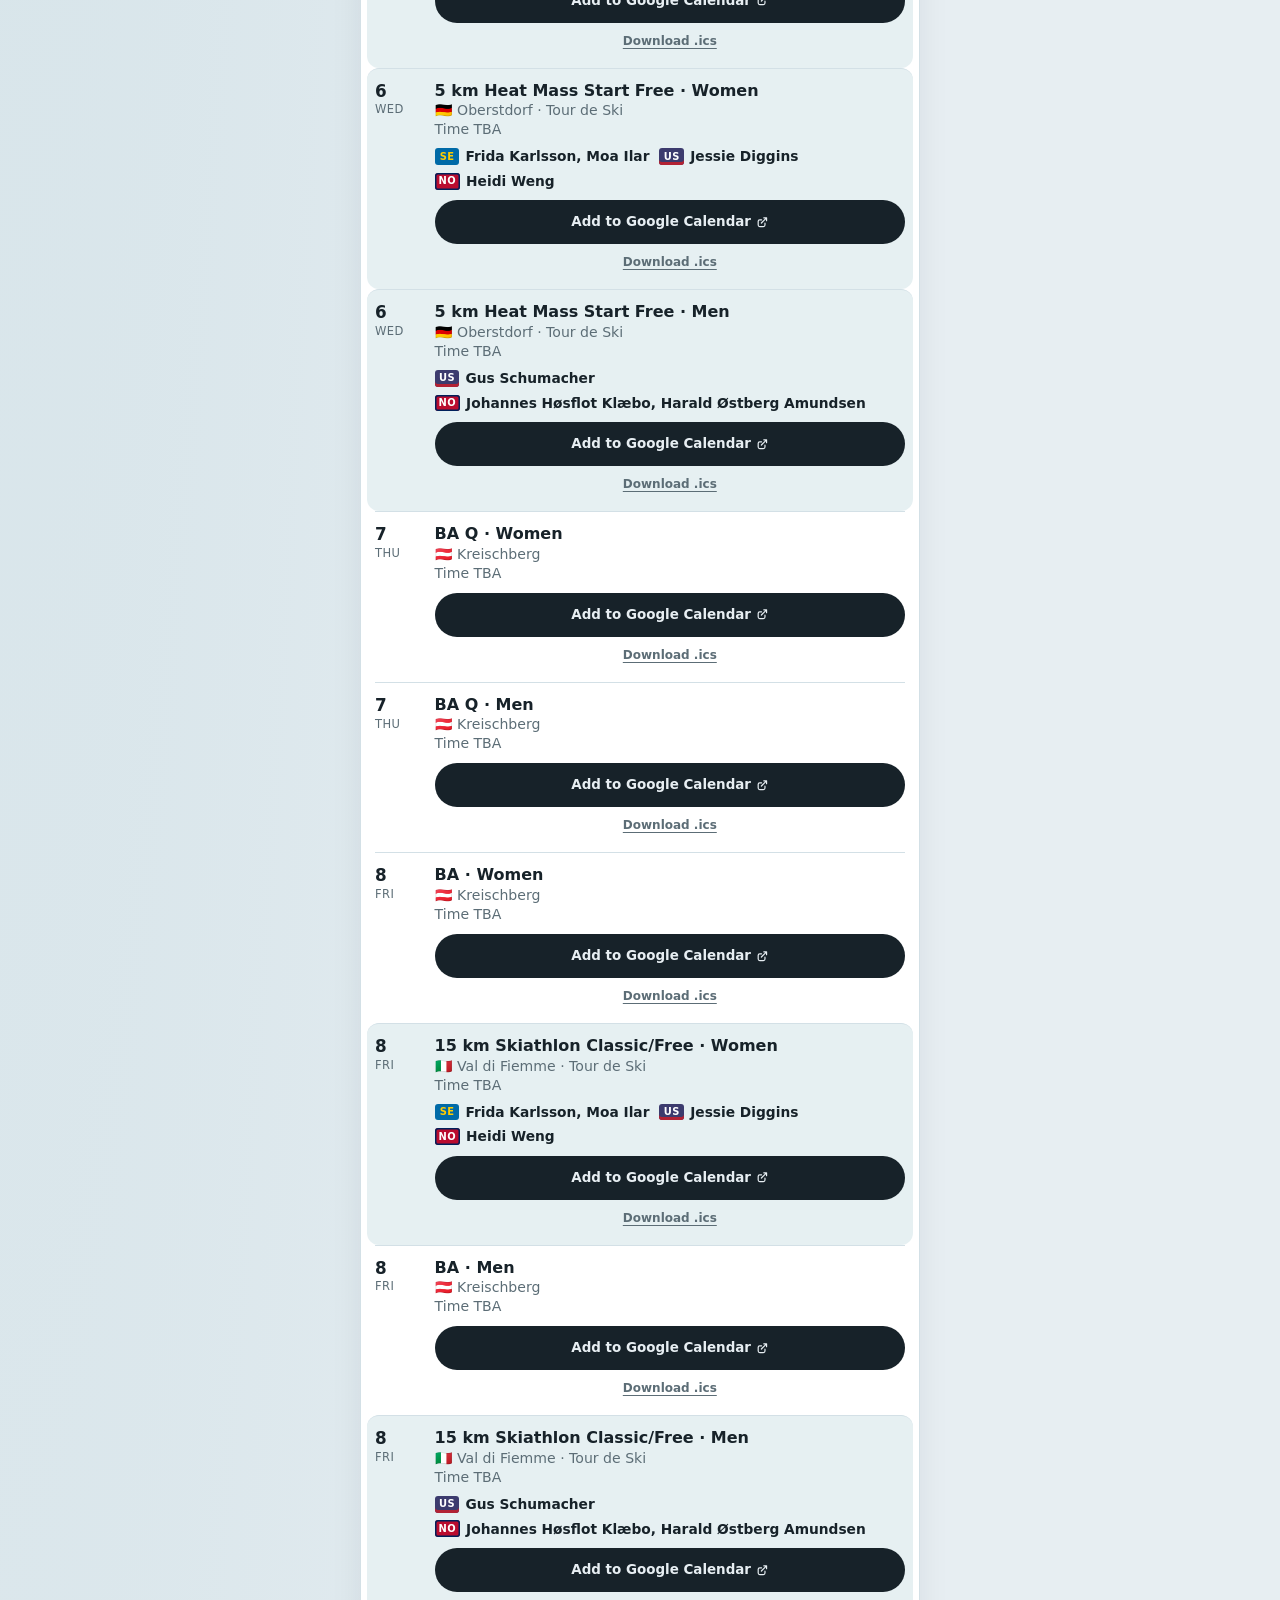
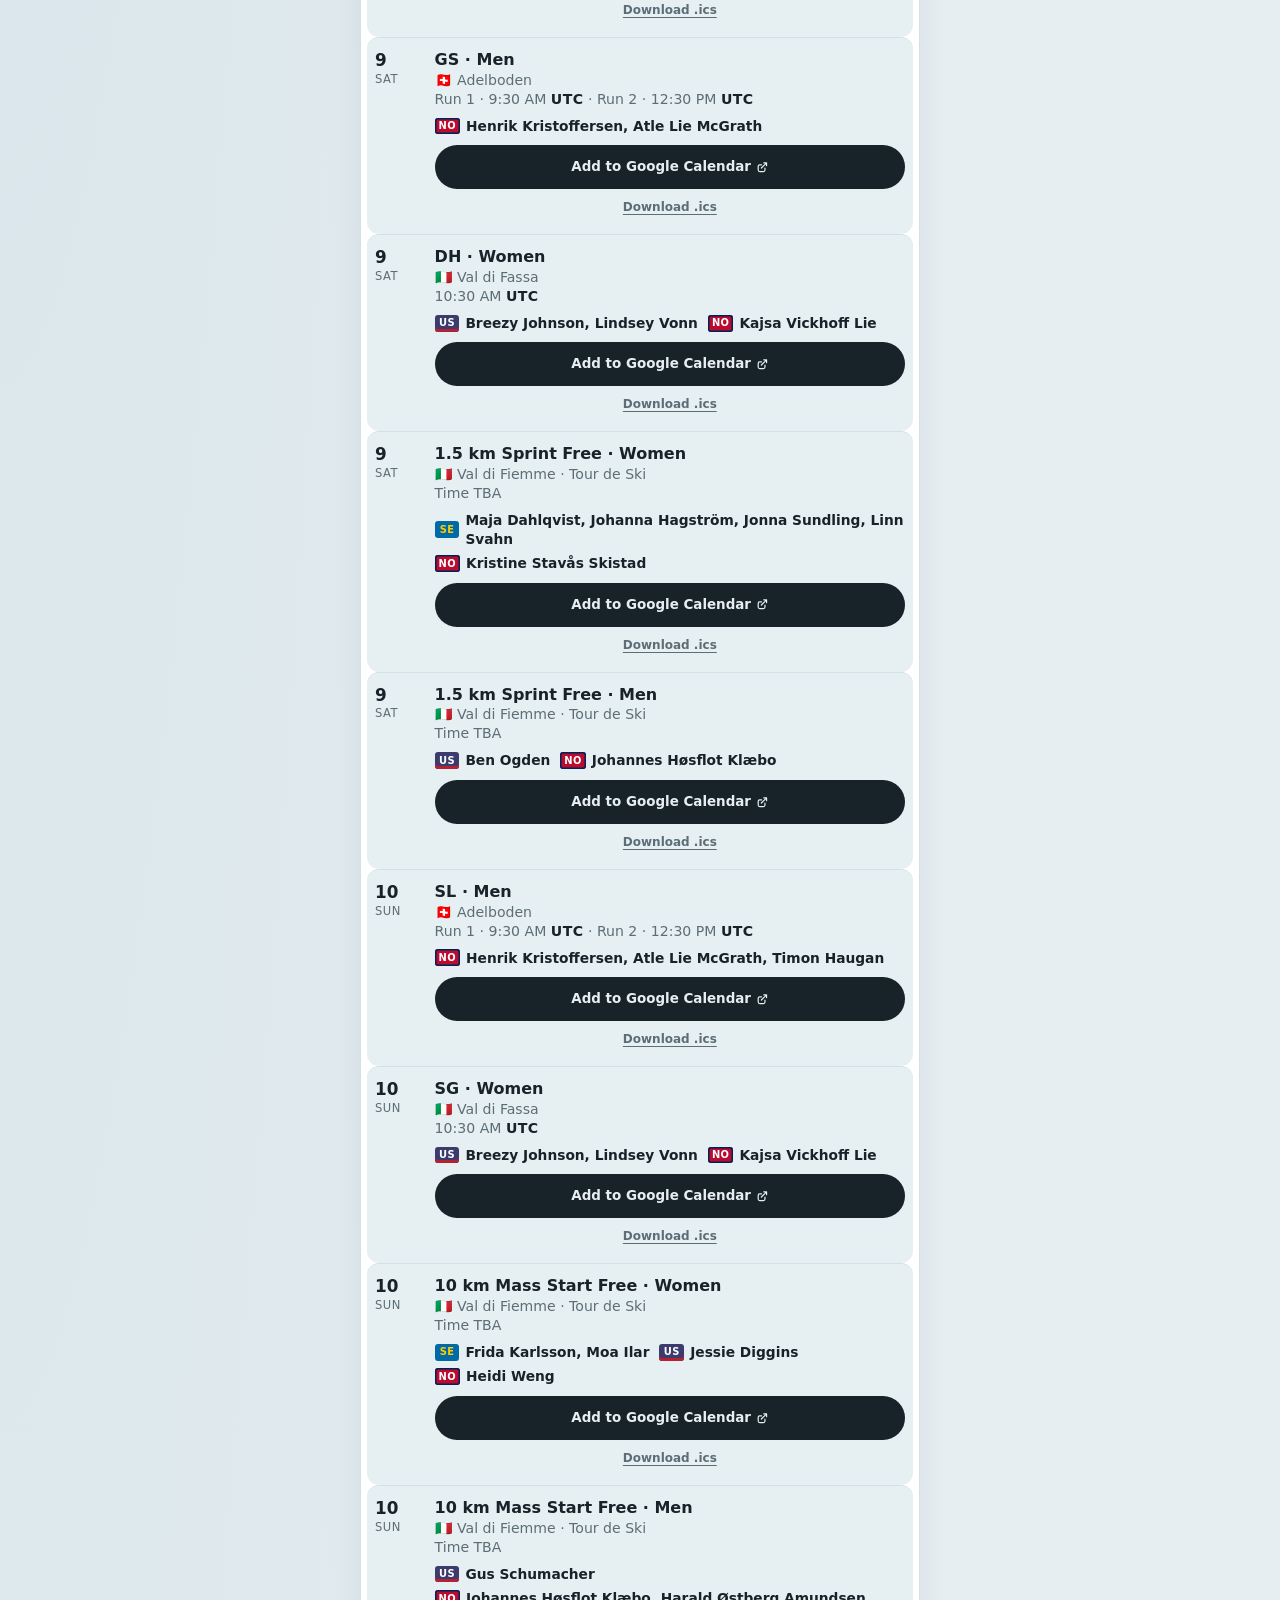
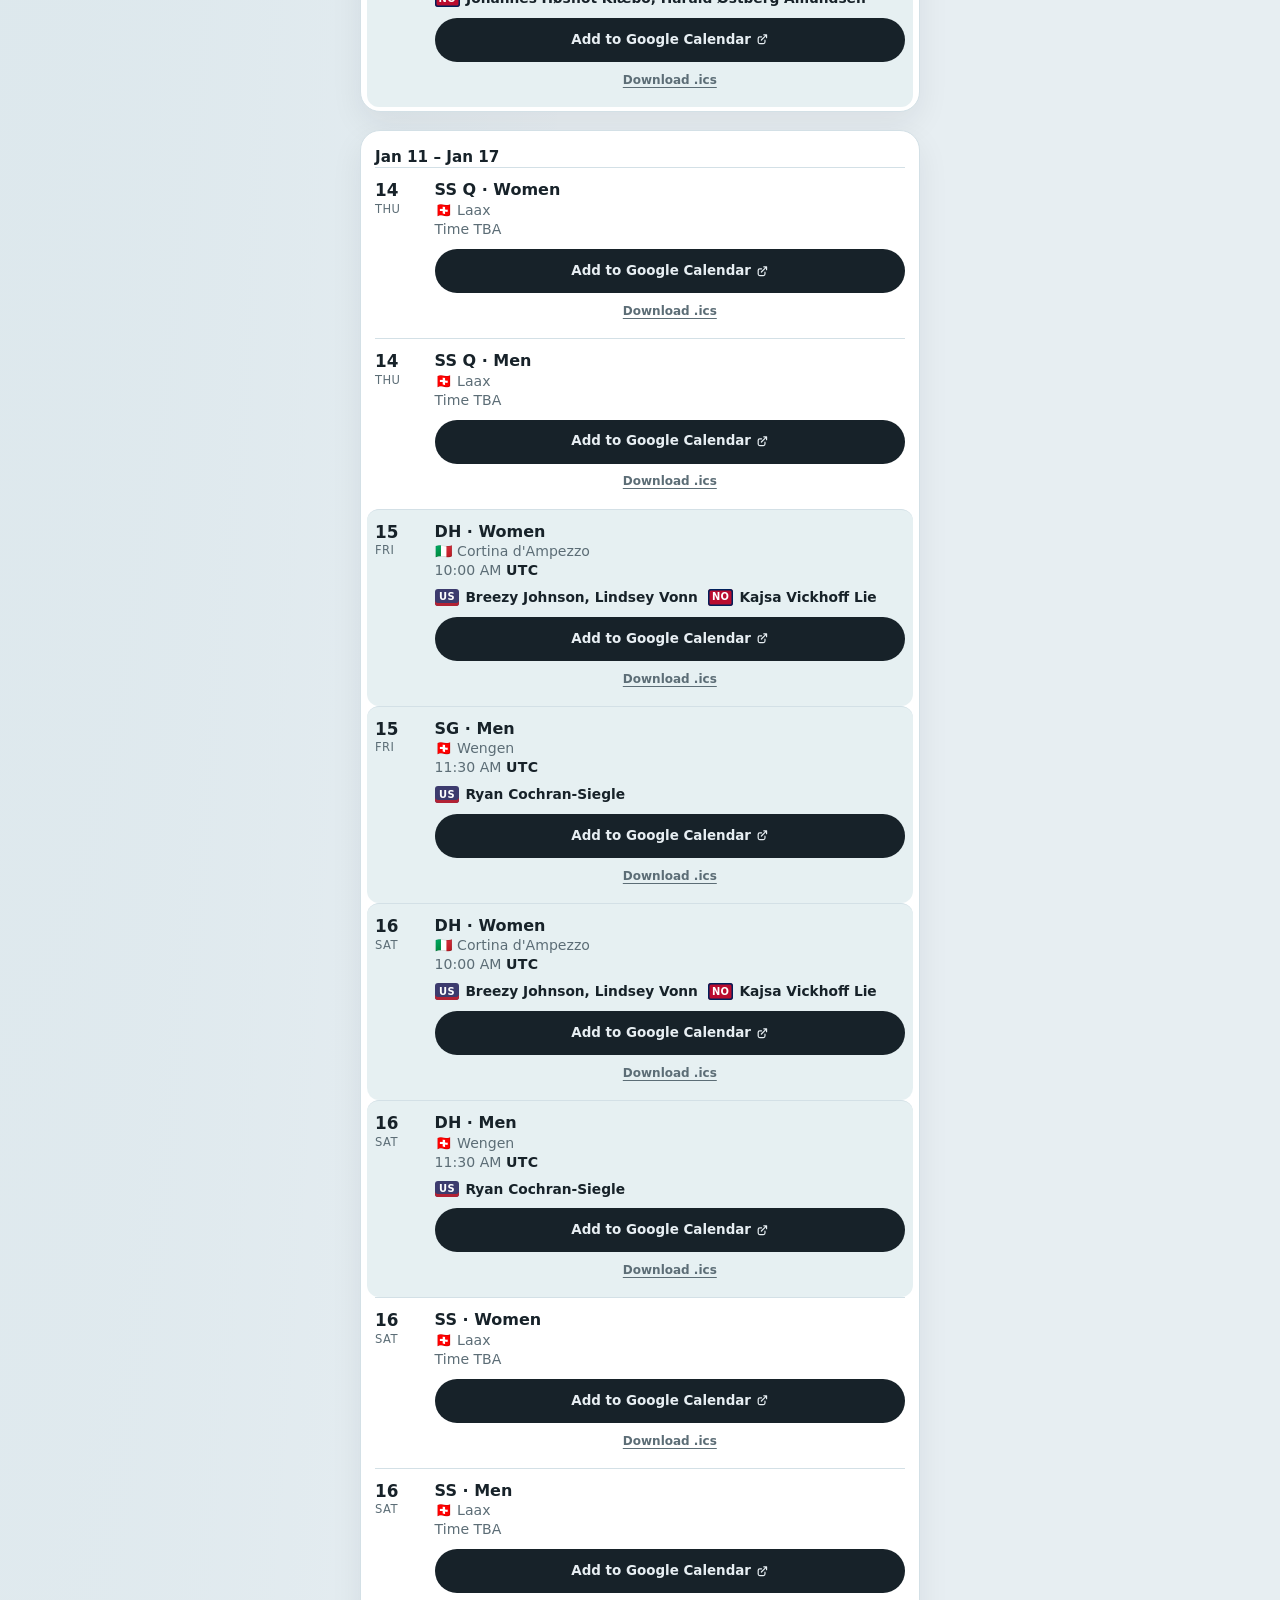
==== commit aafb1fb8: "Delay live timing so it can match a TV broadcast. Sync on a skier who has left the start, then repla" ====
--- a/index.html
+++ b/index.html
@@ -53,7 +53,7 @@
     <noscript><p class="empty">JavaScript draws the next race and hides the ones already run.</p></noscript>
   </main>
   <footer>
-    <p>Clocks follow this device's time zone (<span class="tz-name">local time</span>). Date headings use that zone, so a race can fall on a different calendar date than the FIS date. Dates and start times come from the FIS World Cup calendars and database and are stored in UTC. Time TBA means FIS has not published a start time. Add to Google Calendar opens that race in Google Calendar, in a new tab, at the same UTC start. Download .ics stays on this page for Apple Calendar and uses the same UTC start. Live (FIS website) and Results (FIS website) open the FIS website in a new tab. Live shows from an hour before the start until the race is over, and all day on the venue's calendar day for a cross-country or freeski race with no start time. In that same window a live panel lists the leader, the last finisher, who is on course, the next three starters, and a top 10 for alpine and cross-country. Freeski is judged, so it keeps the Live button and does not show that panel. The panel refreshes every 5 seconds during a run and every 60 seconds between runs, and it stops when the race is finished or this tab is hidden. If the timing relay reports the race finished, the card says Finished instead of Underway. If the relay does not answer, the panel stays hidden, the card stays on the clock, and Live still opens the FIS website. Finished races show the podium and stay under Today. On an iPhone, Safari installs the page with Share, then Add to Home Screen. Android and desktop show Install when the browser offers it. Peacock, YouTube, and Outside TV open those sites in a new tab.</p>
+    <p>Clocks follow this device's time zone (<span class="tz-name">local time</span>). Date headings use that zone, so a race can fall on a different calendar date than the FIS date. Dates and start times come from the FIS World Cup calendars and database and are stored in UTC. Time TBA means FIS has not published a start time. Add to Google Calendar opens that race in Google Calendar, in a new tab, at the same UTC start. Download .ics stays on this page for Apple Calendar and uses the same UTC start. Live (FIS website) and Results (FIS website) open the FIS website in a new tab. Live shows from an hour before the start until the race is over, and all day on the venue's calendar day for a cross-country or freeski race with no start time. In that same window a live panel lists the leader, the last finisher, who is on course, the next three starters, and a top 10 for alpine and cross-country. Freeski is judged, so it keeps the Live button and does not show that panel. The panel refreshes every 5 seconds during a run and every 60 seconds between runs, and it stops when the race is finished or this tab is hidden. Sync on a skier who has left the start, or on the next three, sets a TV delay from when the timing first showed them on course. The panel then replays on course, splits, finishes, and the standings that many seconds later. -5s and +5s nudge the delay, Live clears it, and the delay is remembered on this phone for that race for 12 hours. A reload keeps the delay and holds the standings until the page has been open that long, so it does not jump ahead. If the timing relay reports the race finished, the card says Finished instead of Underway. If the relay does not answer, the panel stays hidden, the card stays on the clock, and Live still opens the FIS website. Finished races show the podium and stay under Today. On an iPhone, Safari installs the page with Share, then Add to Home Screen. Android and desktop show Install when the browser offers it. Peacock, YouTube, and Outside TV open those sites in a new tab.</p>
   </footer>
   <script type="module" src="app.js"></script>
 </body>
--- a/styles.css
+++ b/styles.css
@@ -206,8 +206,9 @@
 .live-panel .quiet { margin: 0; color: var(--muted); }
 .ath {
   display: grid; grid-template-columns: 2.1rem minmax(0, 1fr) auto; gap: 4px 8px;
-  align-items: baseline; padding: 2px 0; font-size: 0.92rem;
-}
+  align-items: center; padding: 5px 0; font-size: 0.92rem;
+}
+.ath .who { line-height: 1.35; }
 .ath b { font-variant-numeric: tabular-nums; color: var(--accent); }
 .ath .who { min-width: 0; overflow-wrap: anywhere; }
 .ath .time { font-variant-numeric: tabular-nums; font-weight: 700; white-space: nowrap; }
@@ -218,10 +219,33 @@
   font: inherit; font-size: 0.82rem; font-weight: 700; color: var(--accent);
   background: transparent; border: 0; min-height: 40px; padding: 4px 0 0; cursor: pointer;
 }
+.tv {
+  margin-top: 10px; padding-top: 10px; border-top: 1px solid var(--line);
+}
+.live-panel > .tv:first-child { border-top: 0; margin-top: 0; padding-top: 0; }
+.tv-delay {
+  margin: 0; font-size: 1.2rem; font-weight: 800; letter-spacing: -0.03em;
+  font-variant-numeric: tabular-nums;
+}
+.tv-actions { display: flex; flex-wrap: wrap; gap: 8px; margin-top: 8px; }
+.tv-actions button, .live-panel .sync {
+  font: inherit; font-weight: 800; font-size: 0.92rem; color: var(--ink);
+  background: var(--paper); border: 1px solid var(--line); border-radius: 999px;
+  min-height: 44px; min-width: 44px; padding: 8px 14px; cursor: pointer;
+  touch-action: manipulation;
+}
+.tv-actions button:disabled, .live-panel .sync:disabled { opacity: 0.4; cursor: default; }
+.tv-hint, .tv-note, .tv-wait {
+  margin: 8px 0 0; color: var(--muted); font-size: 0.82rem; font-weight: 650;
+}
+.tv-note { color: var(--live); }
+.ath.has-sync { align-items: center; }
+.ath .side { display: flex; align-items: center; justify-content: flex-end; gap: 8px; }
 @media (max-width: 380px) {
   .ath { grid-template-columns: 2.1rem minmax(0, 1fr); }
   .ath .time { grid-column: 2; font-size: 0.88rem; }
   .ath.lead .time { font-size: 1.15rem; }
+  .ath.has-sync .side { grid-column: 2; justify-content: flex-start; flex-wrap: wrap; }
 }
 .live-link .dot {
   width: 0.55rem; height: 0.55rem; border-radius: 50%; background: #fff; flex: none;
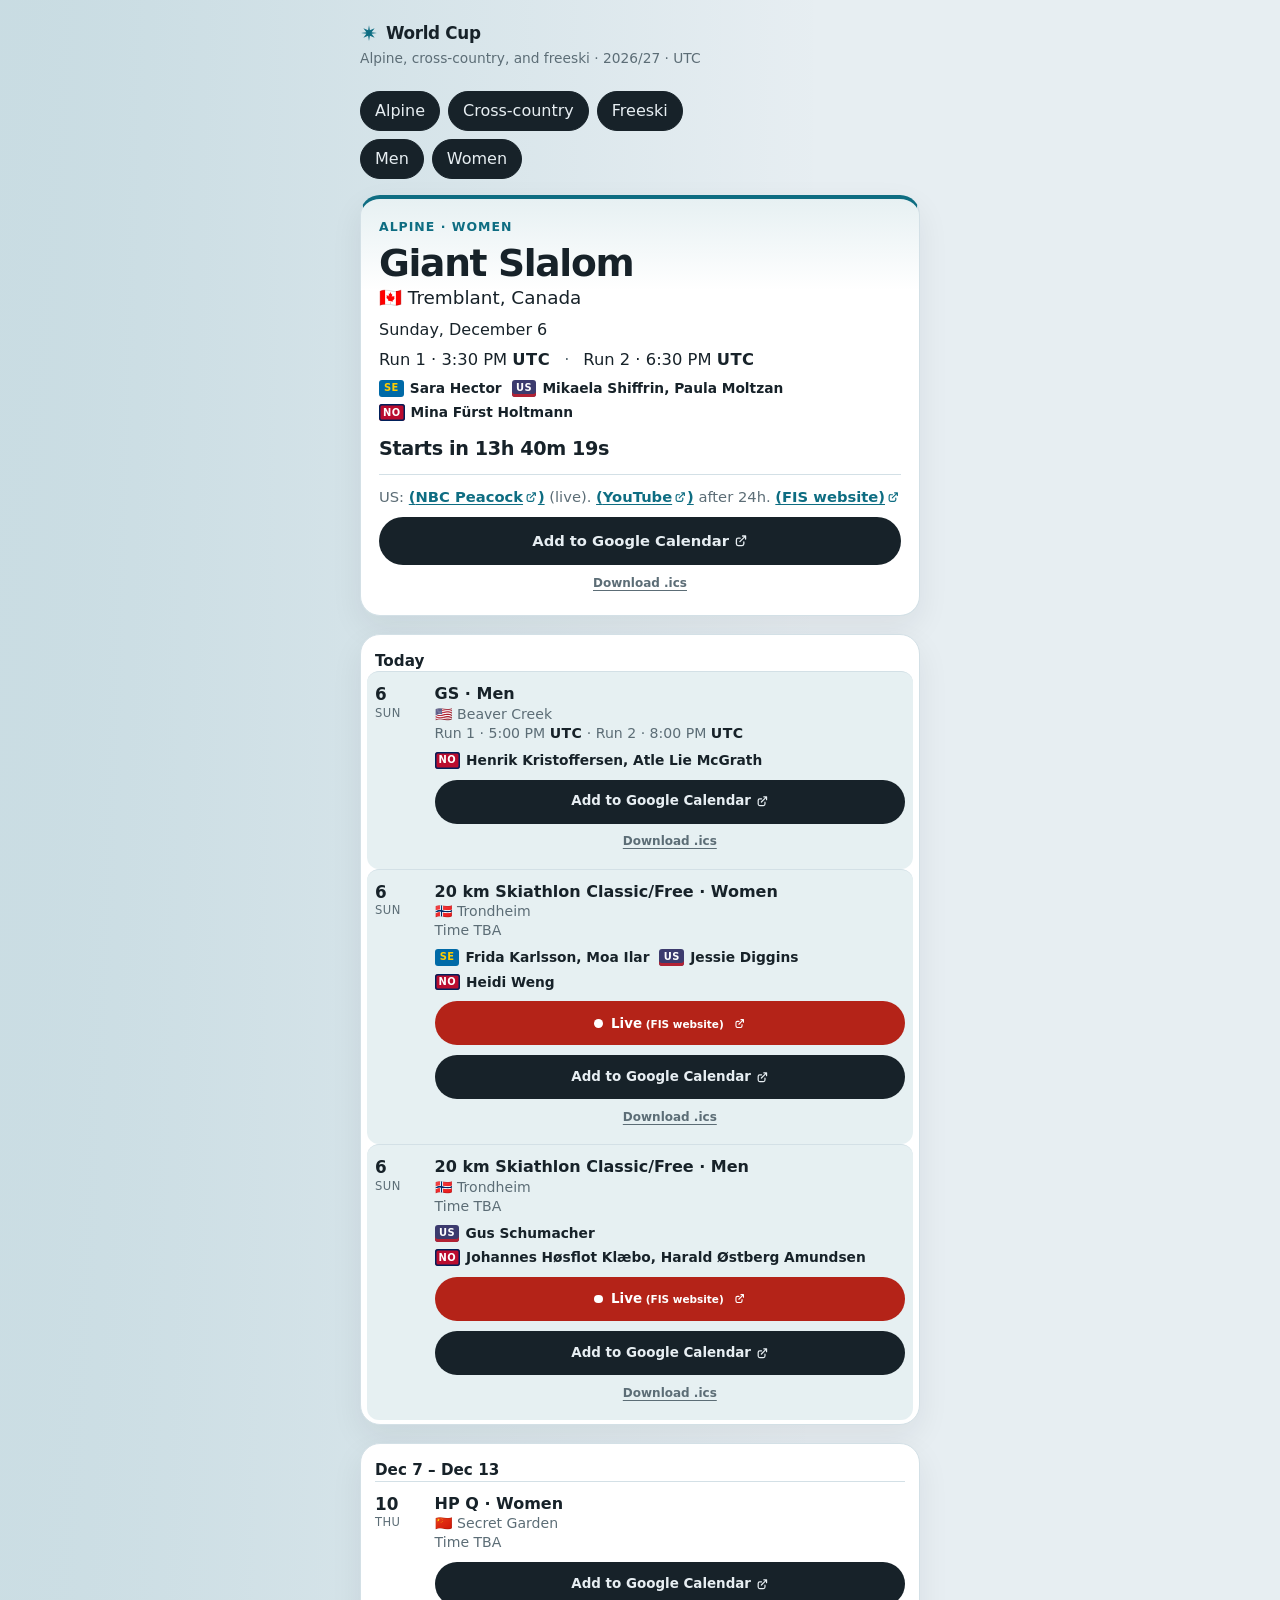
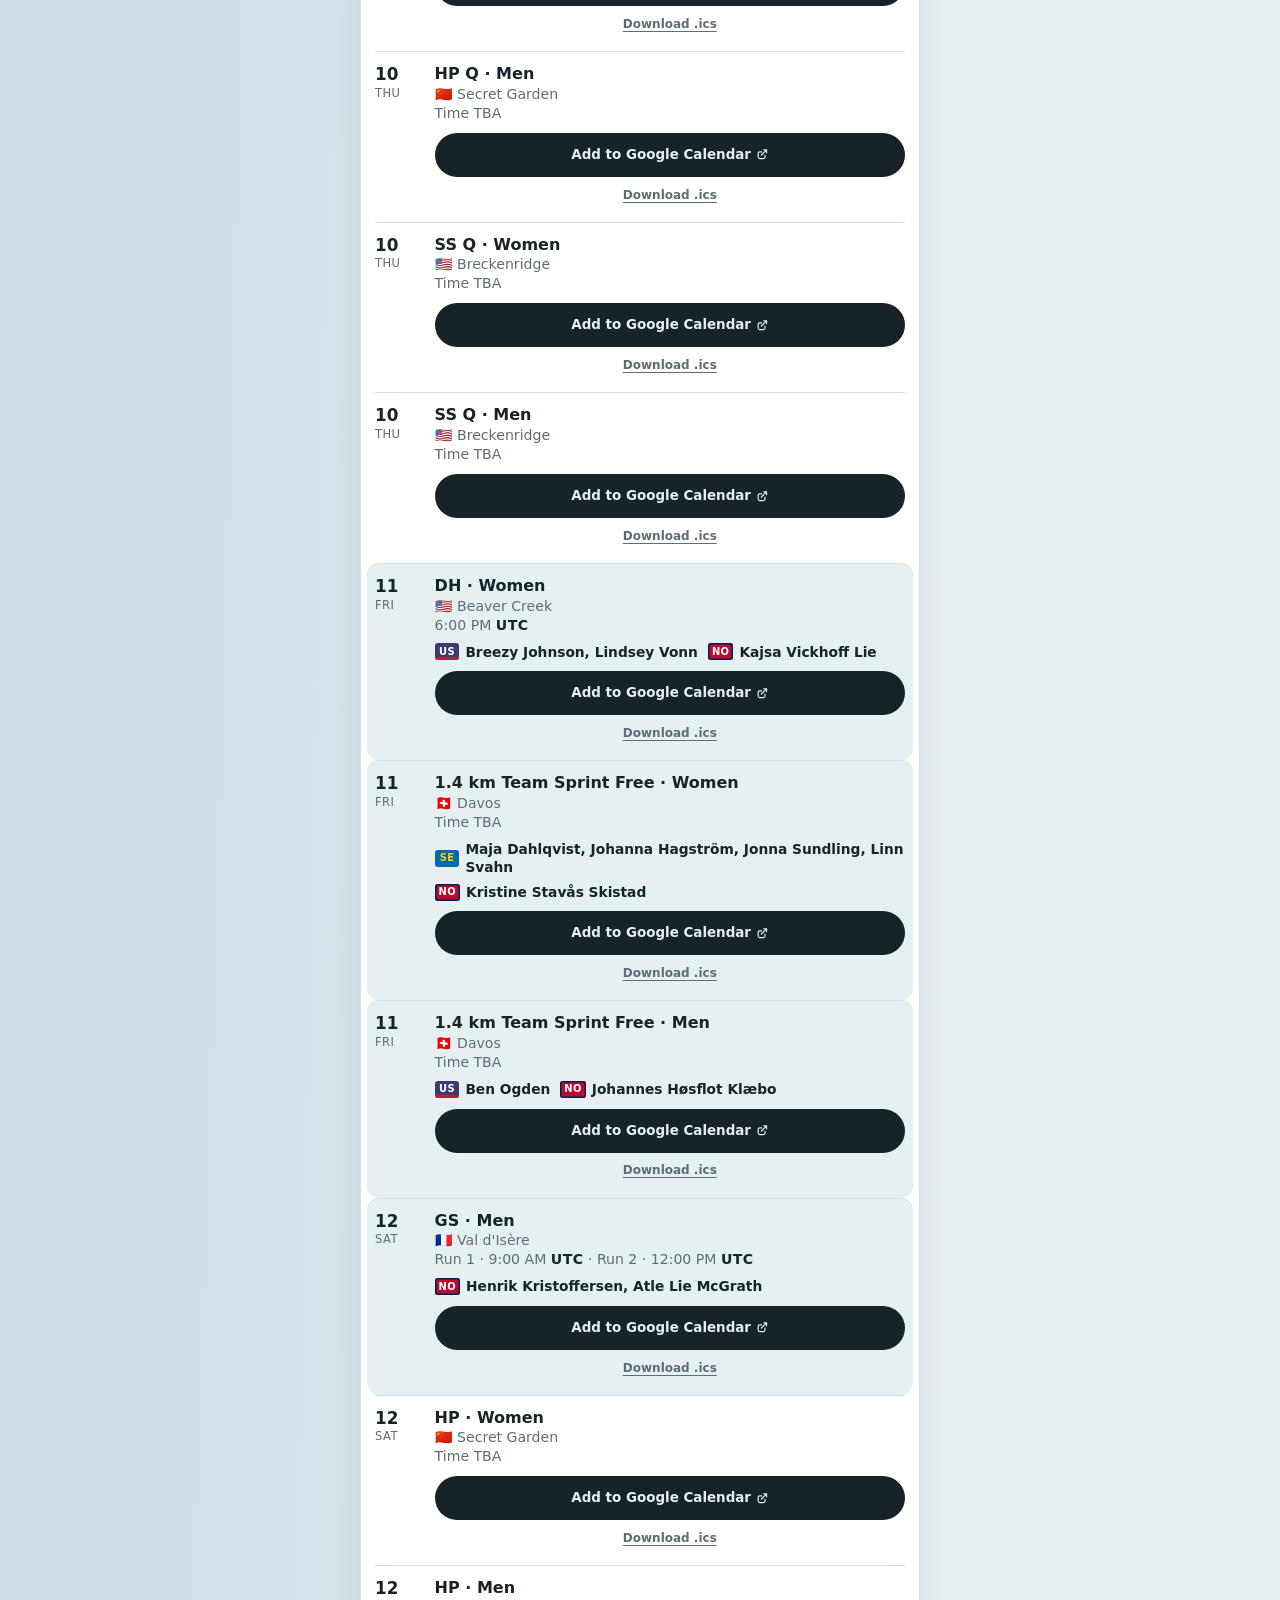
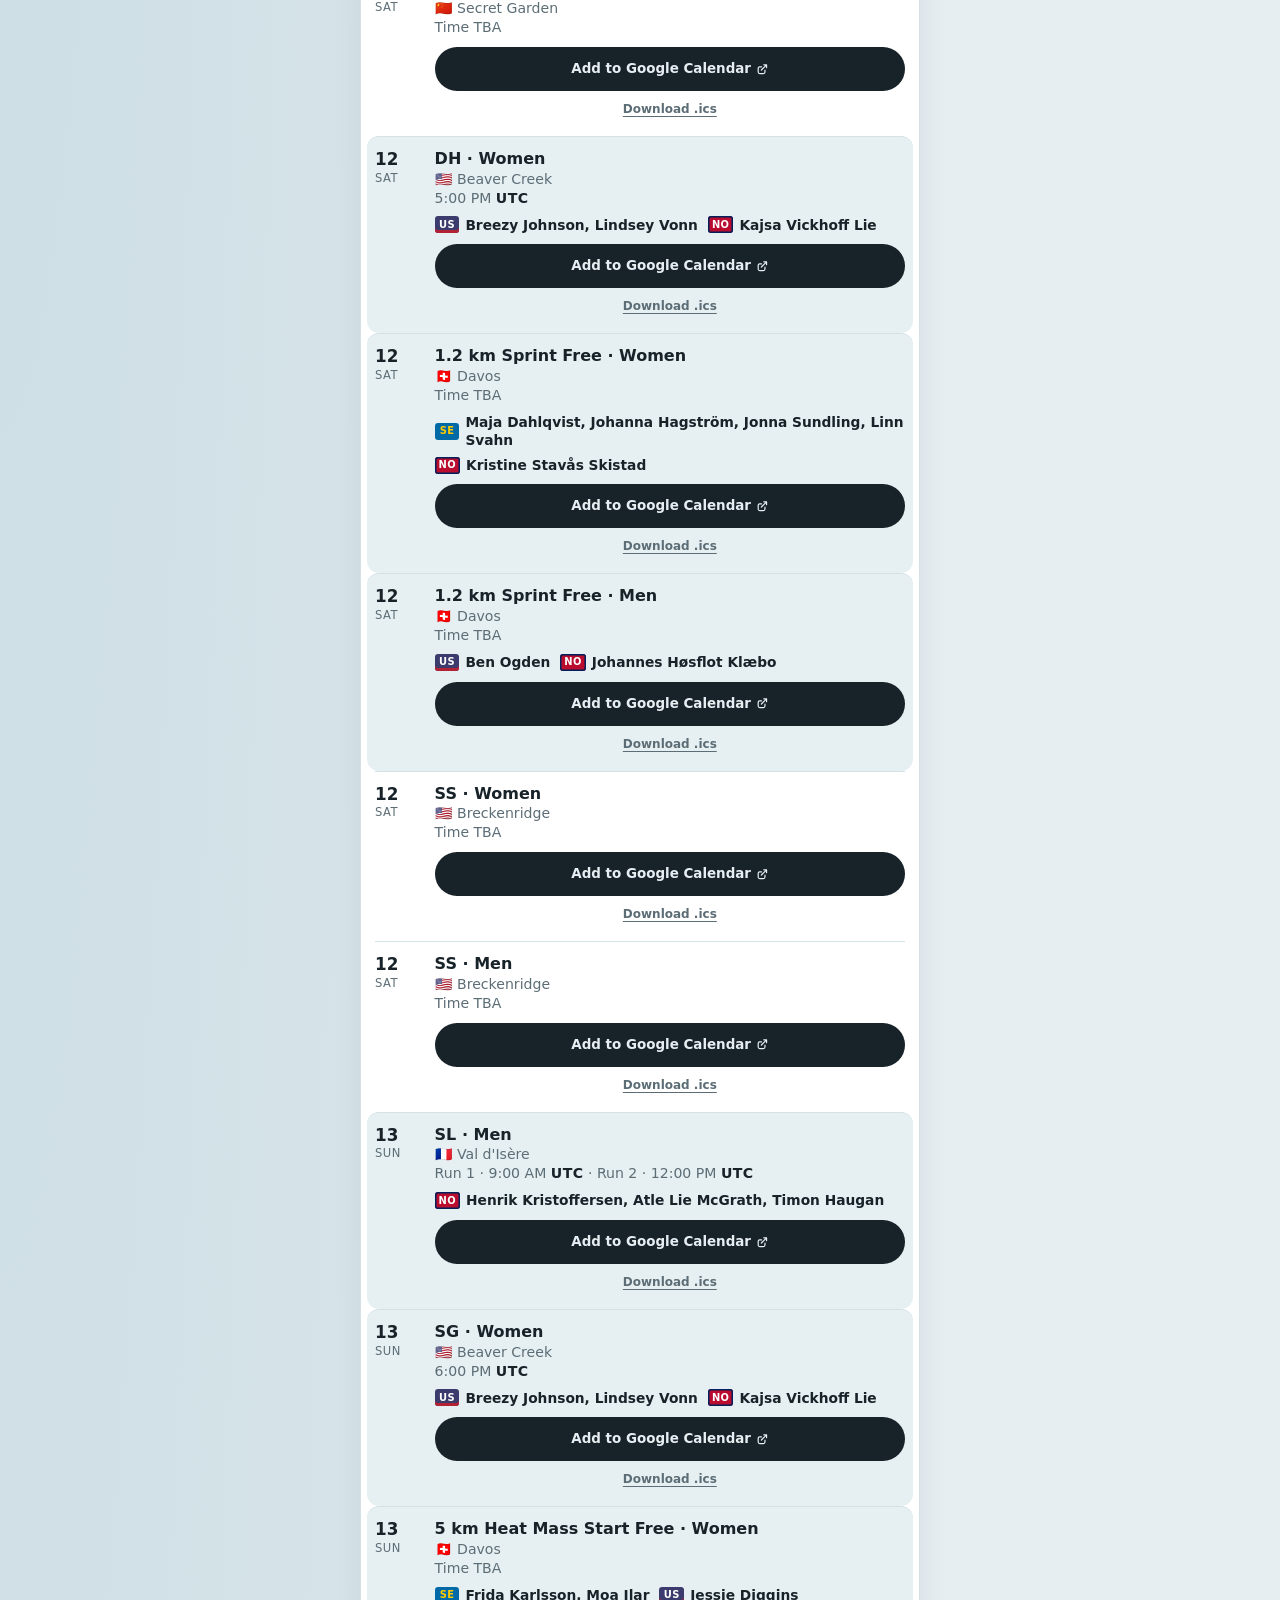
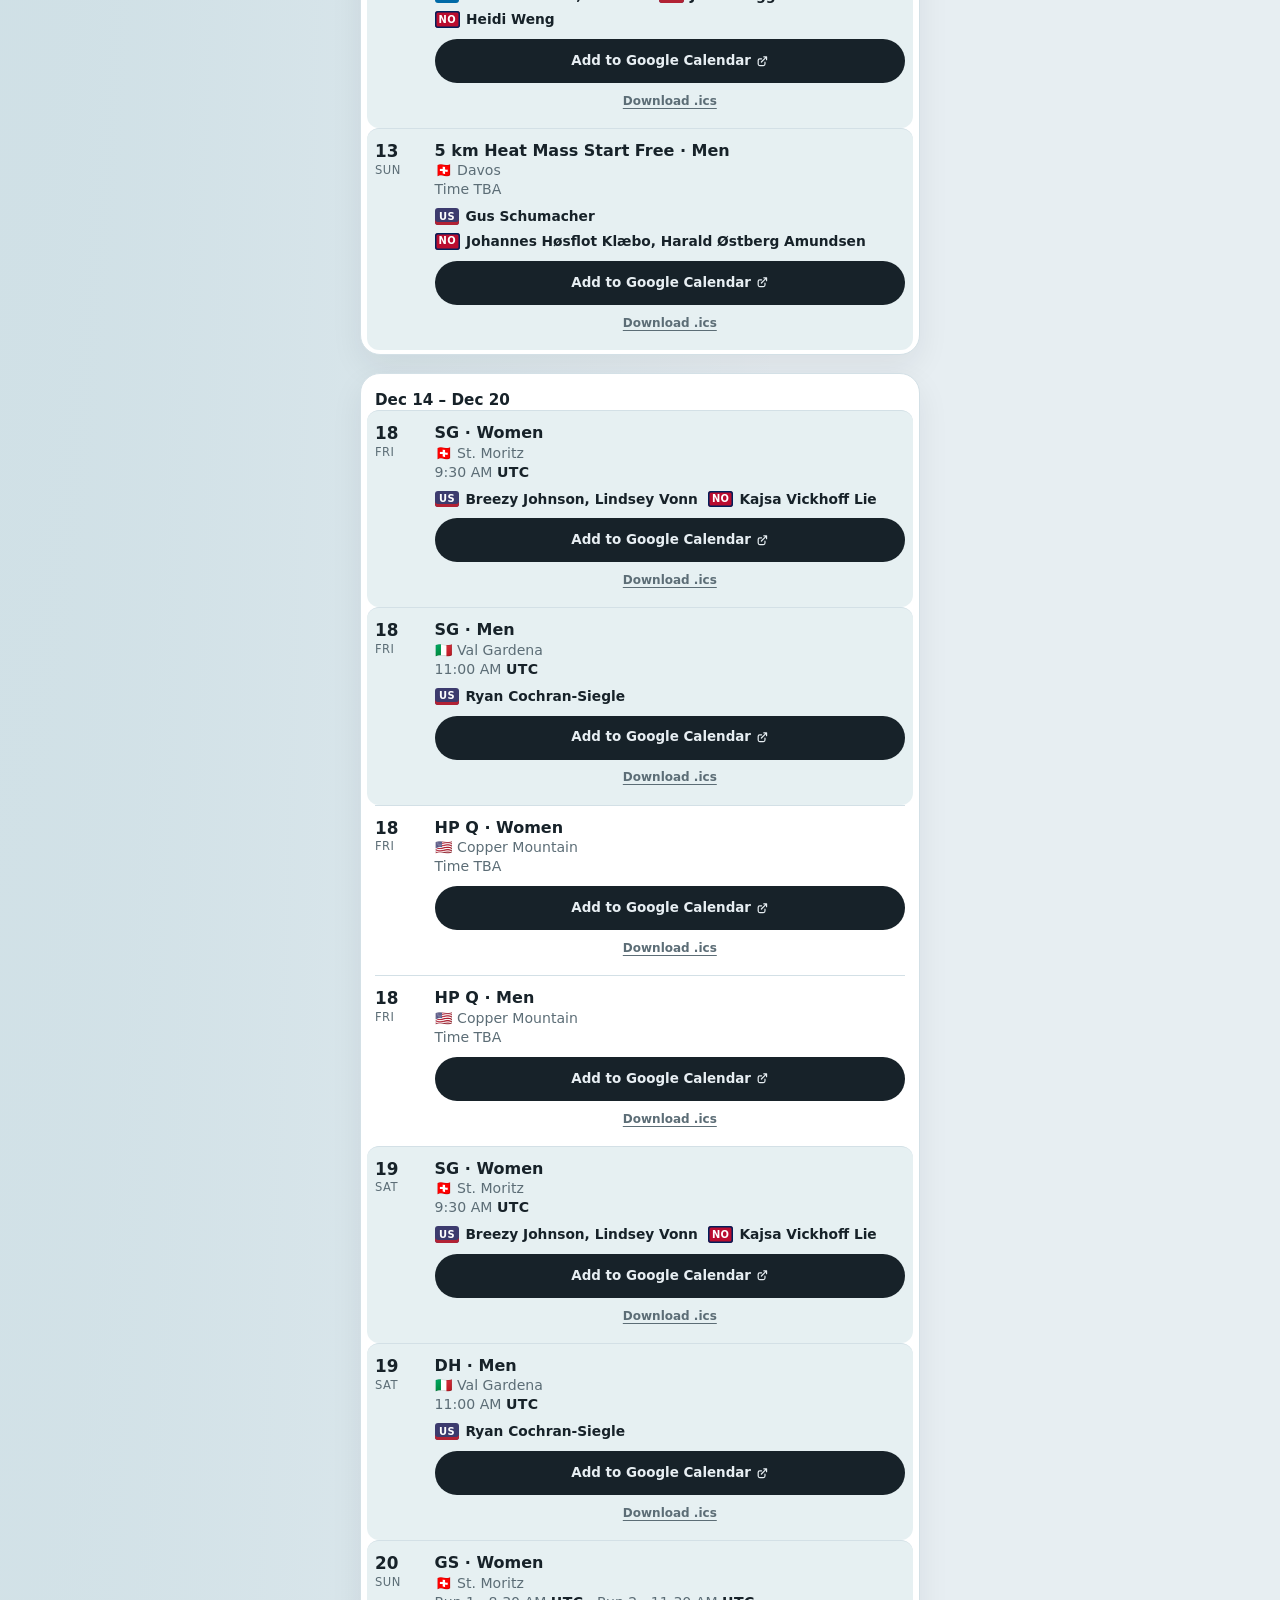
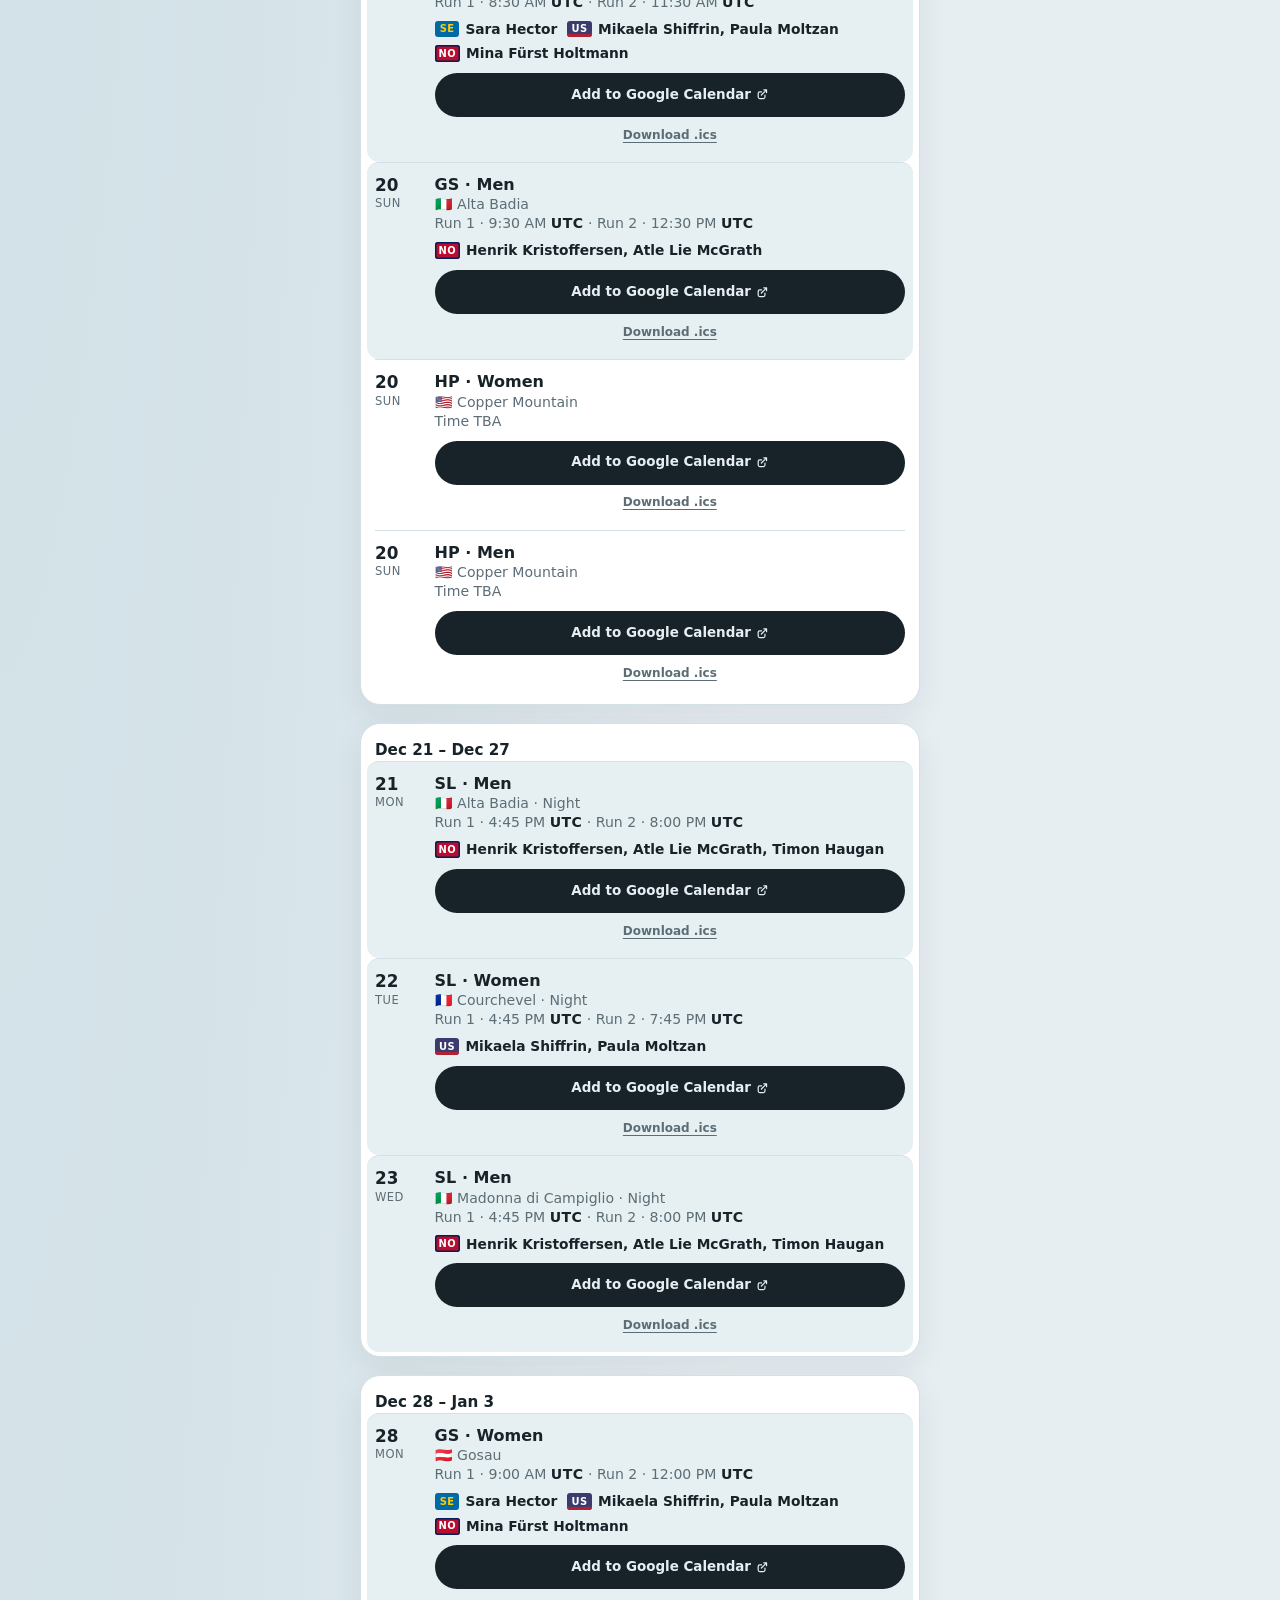
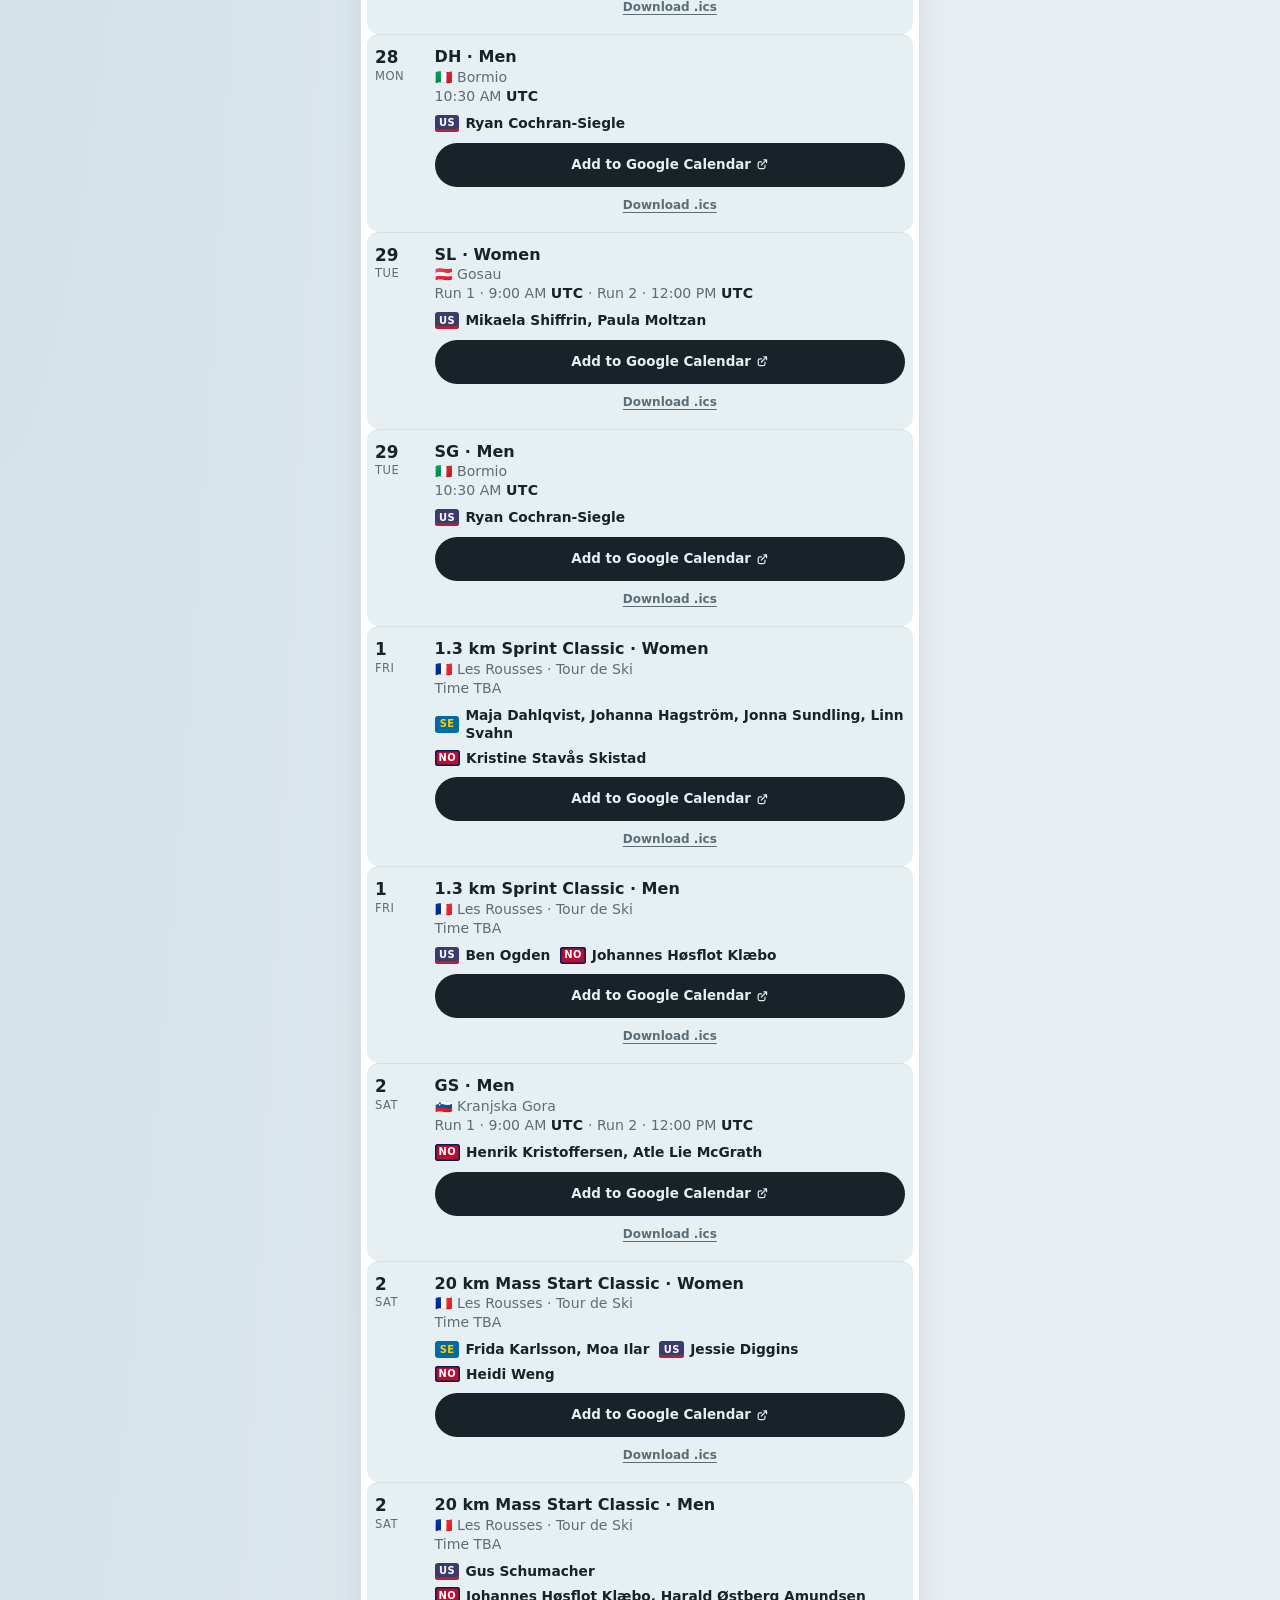
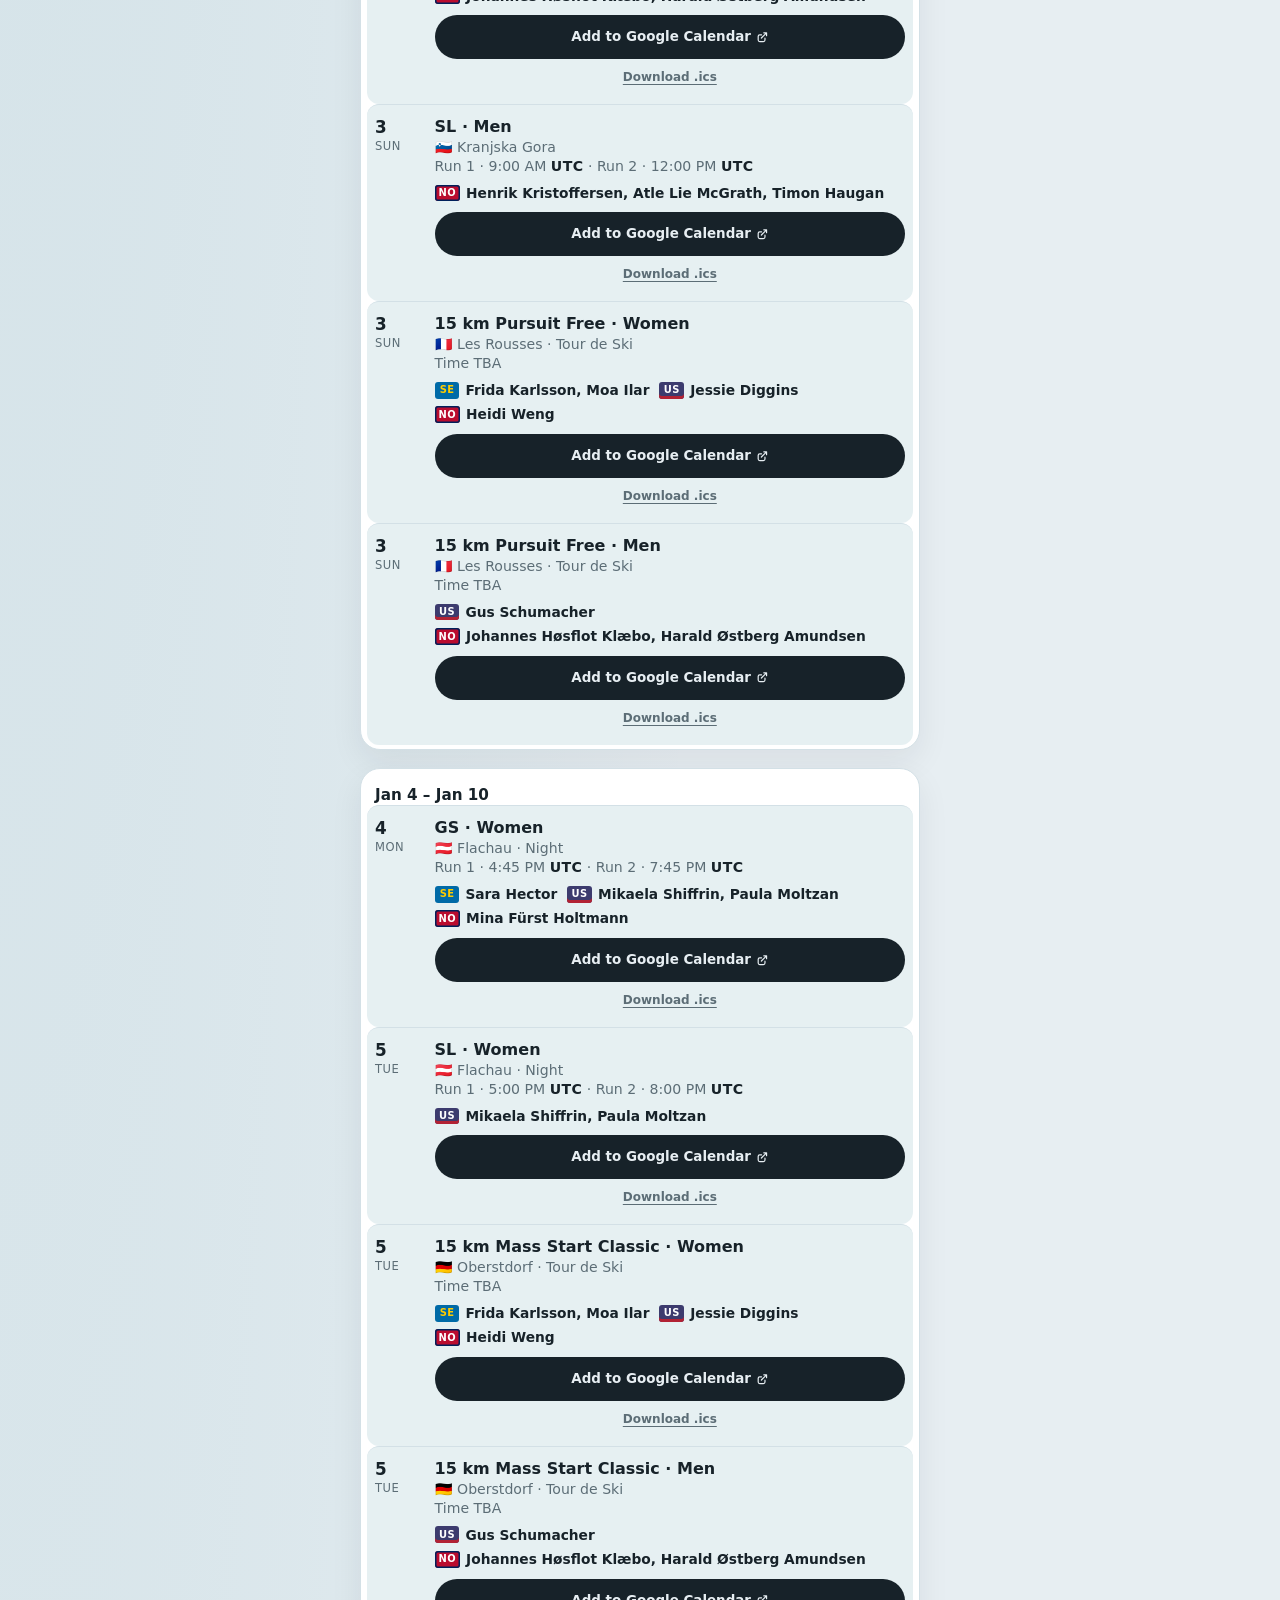
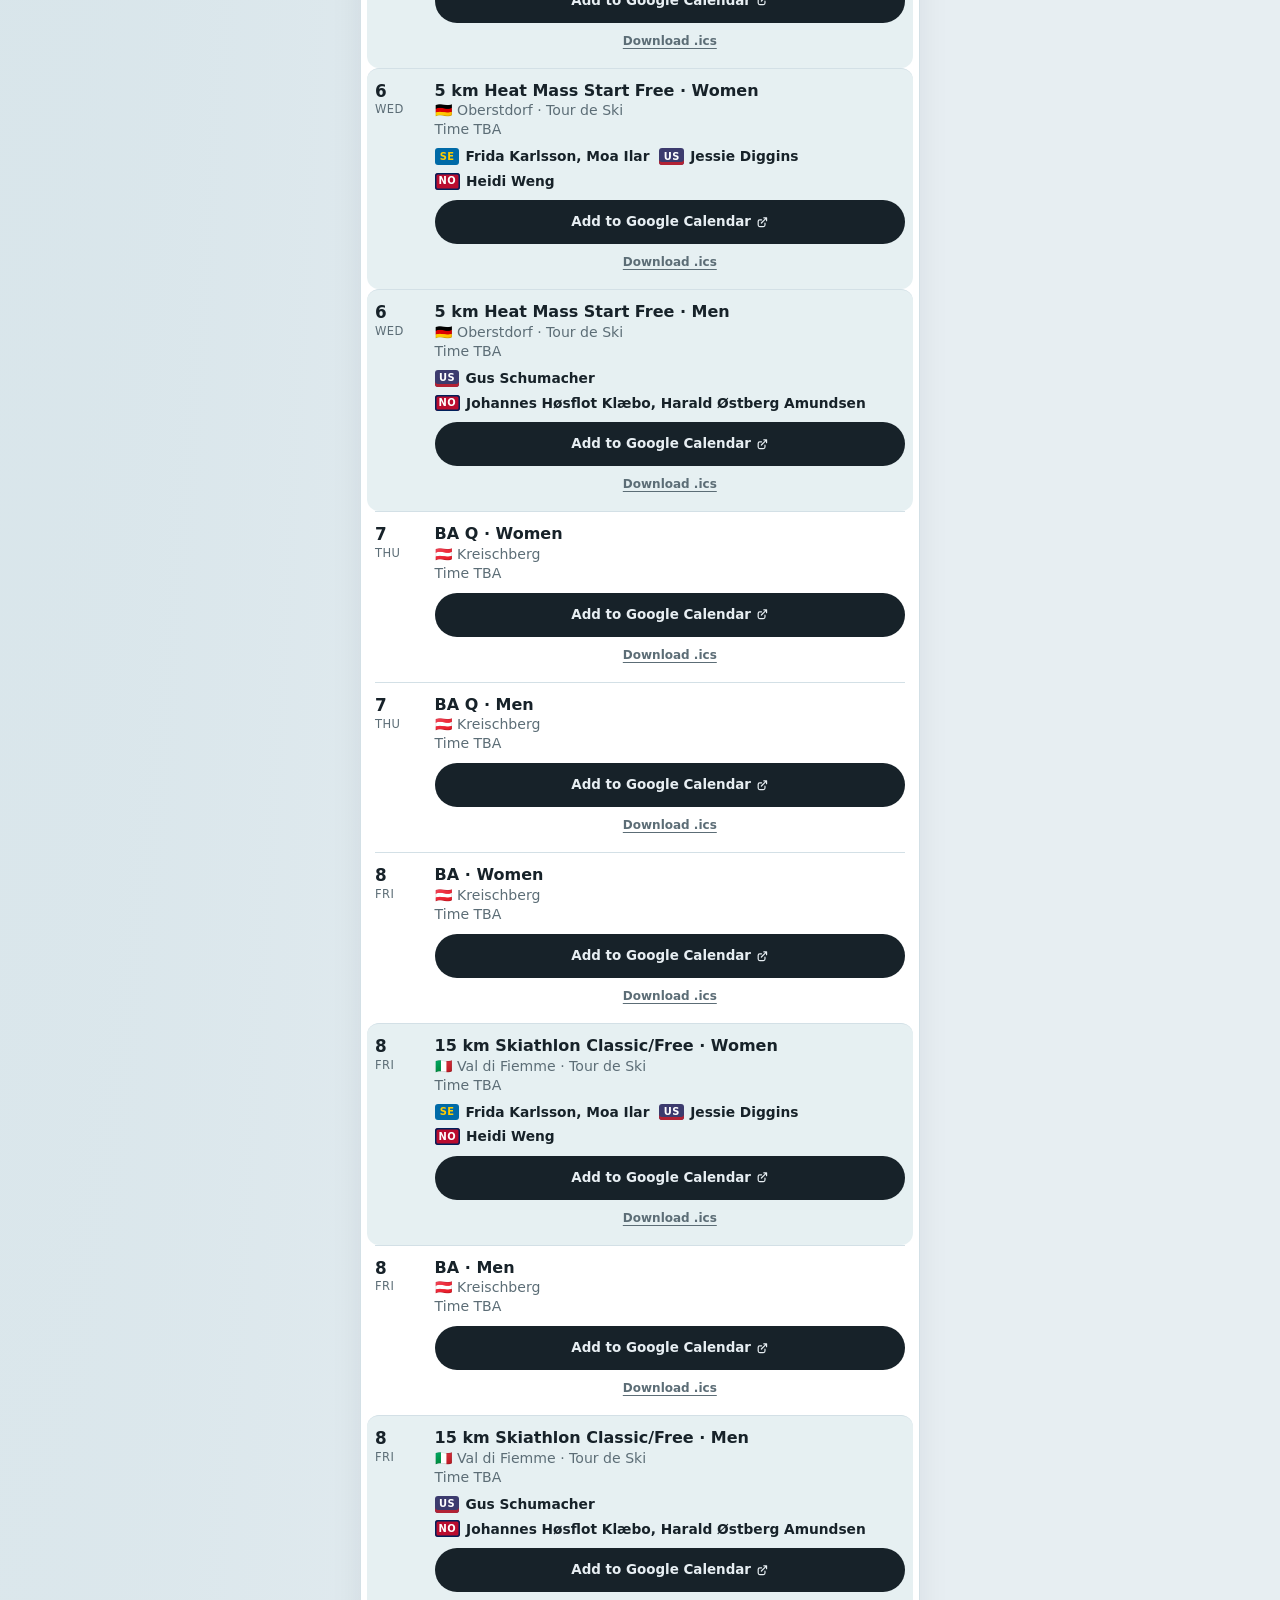
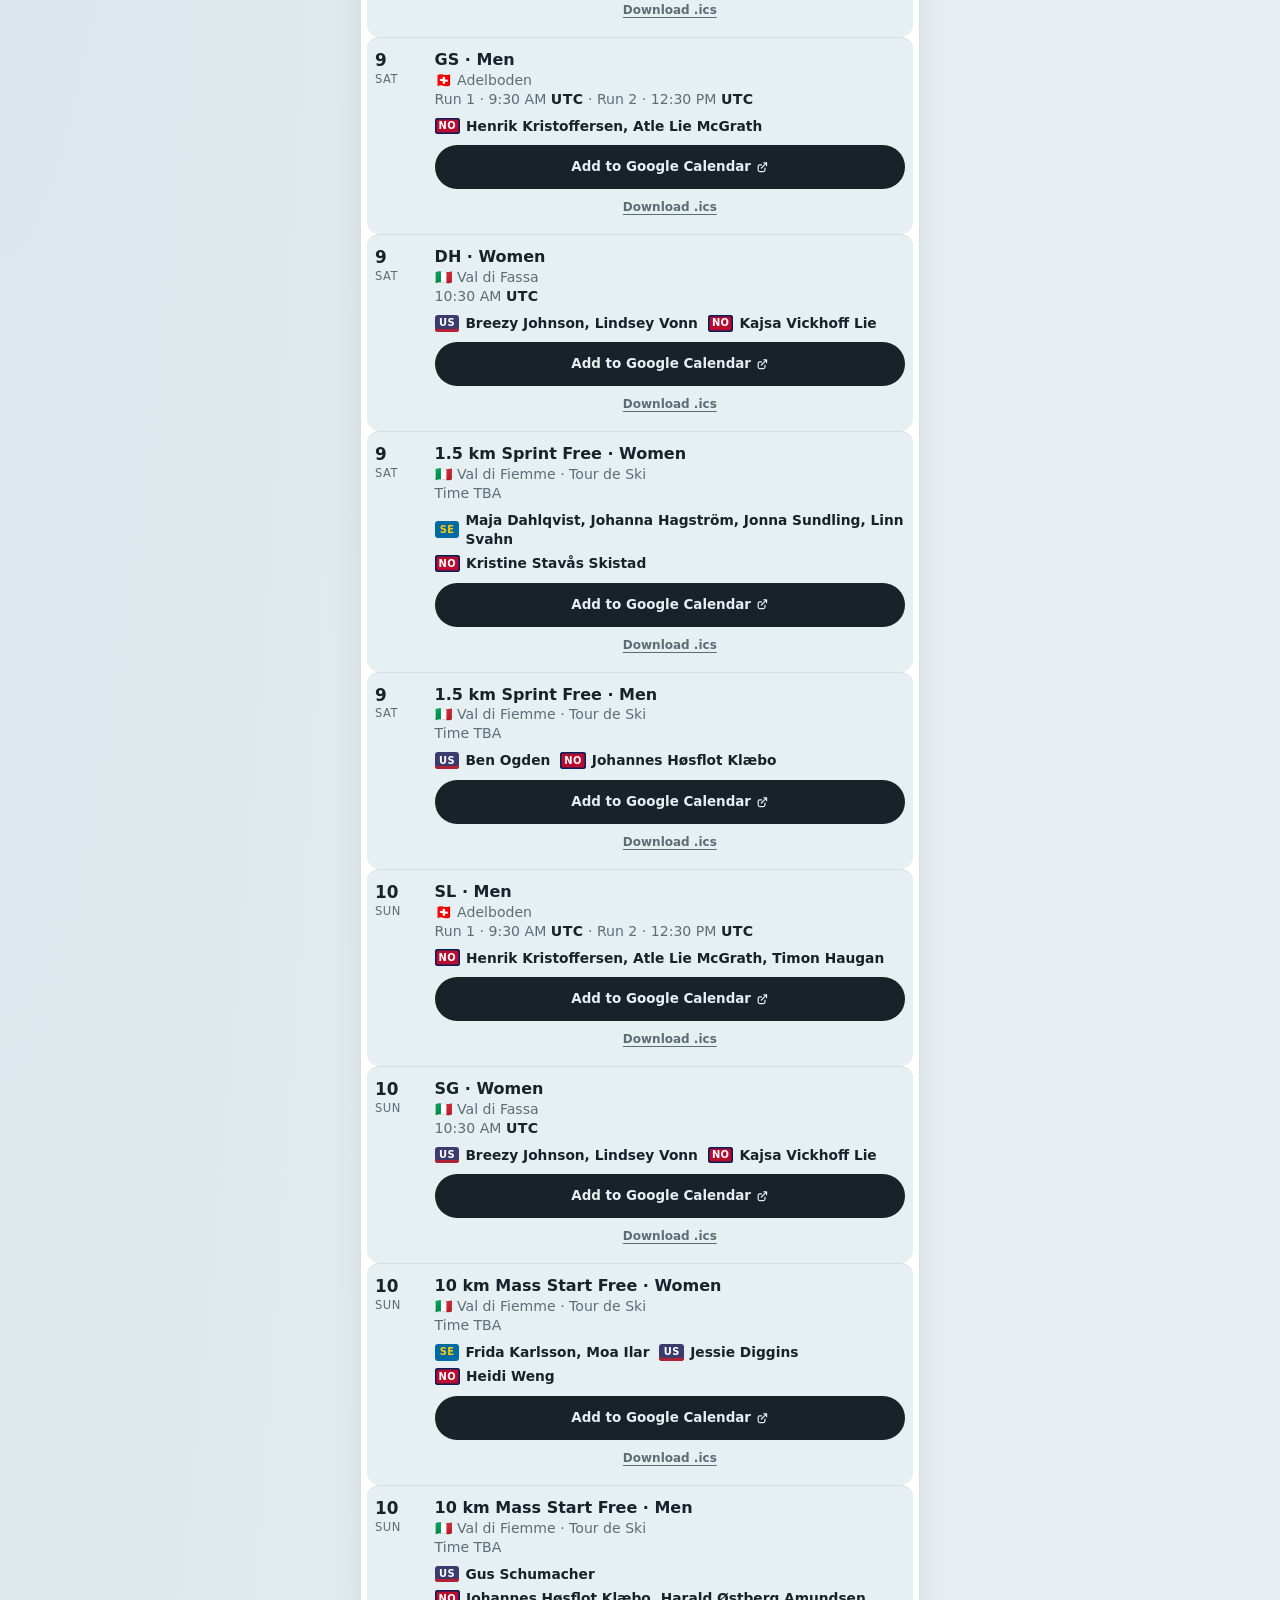
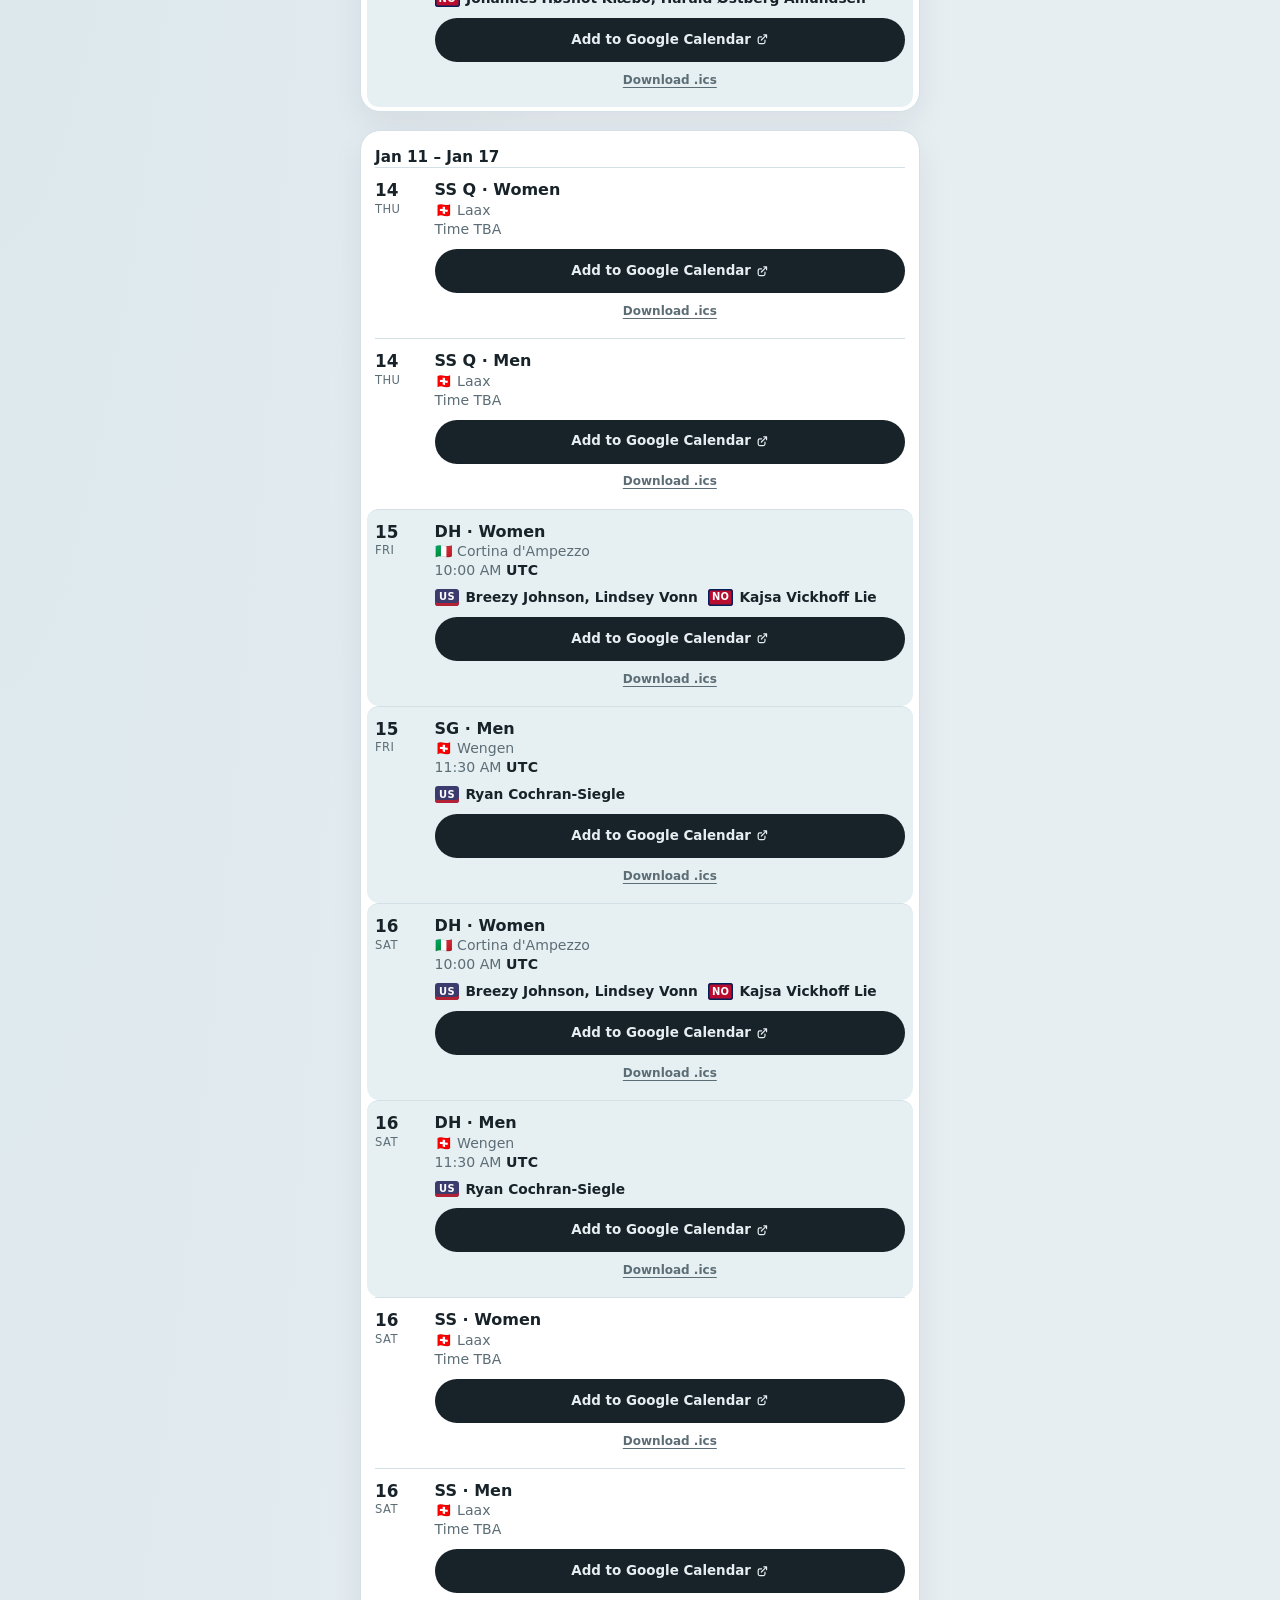
==== commit db91b899: "Show the podium and World Cup standings on a finished race. The card lists the top three with a phot" ====
--- a/index.html
+++ b/index.html
@@ -53,7 +53,7 @@
     <noscript><p class="empty">JavaScript draws the next race and hides the ones already run.</p></noscript>
   </main>
   <footer>
-    <p>Clocks follow this device's time zone (<span class="tz-name">local time</span>). Date headings use that zone, so a race can fall on a different calendar date than the FIS date. Dates and start times come from the FIS World Cup calendars and database and are stored in UTC. Time TBA means FIS has not published a start time. Add to Google Calendar opens that race in Google Calendar, in a new tab, at the same UTC start. Download .ics stays on this page for Apple Calendar and uses the same UTC start. Live (FIS website) and Results (FIS website) open the FIS website in a new tab. Live shows from an hour before the start until the race is over, and all day on the venue's calendar day for a cross-country or freeski race with no start time. In that same window a live panel lists the leader, the last finisher, who is on course, the next three starters, and a top 10 for alpine and cross-country. Freeski is judged, so it keeps the Live button and does not show that panel. The panel refreshes every 5 seconds during a run and every 60 seconds between runs, and it stops when the race is finished or this tab is hidden. Sync on a skier who has left the start, or on the next three, sets a TV delay from when the timing first showed them on course. The panel then replays on course, splits, finishes, and the standings that many seconds later. -5s and +5s nudge the delay, Live clears it, and the delay is remembered on this phone for that race for 12 hours. A reload keeps the delay and holds the standings until the page has been open that long, so it does not jump ahead. If the timing relay reports the race finished, the card says Finished instead of Underway. If the relay does not answer, the panel stays hidden, the card stays on the clock, and Live still opens the FIS website. Finished races show the podium and stay under Today. On an iPhone, Safari installs the page with Share, then Add to Home Screen. Android and desktop show Install when the browser offers it. Peacock, YouTube, and Outside TV open those sites in a new tab.</p>
+    <p>Clocks follow this device's time zone (<span class="tz-name">local time</span>). Date headings use that zone, so a race can fall on a different calendar date than the FIS date. Dates and start times come from the FIS World Cup calendars and database and are stored in UTC. Time TBA means FIS has not published a start time. Add to Google Calendar opens that race in Google Calendar, in a new tab, at the same UTC start. Download .ics stays on this page for Apple Calendar and uses the same UTC start. Live (FIS website) and Results (FIS website) open the FIS website in a new tab. Live shows from an hour before the start until the race is over, and all day on the venue's calendar day for a cross-country or freeski race with no start time. In that same window a live panel lists the leader, the last finisher, who is on course, the next three starters, and a top 10 for alpine and cross-country. Freeski is judged, so it keeps the Live button and does not show that panel. The panel refreshes every 5 seconds during a run and every 60 seconds between runs, and it stops when the race is finished or this tab is hidden. Sync on a skier who has left the start, or on the next three, sets a TV delay from when the timing first showed them on course. The panel then replays on course, splits, finishes, and the standings that many seconds later. -5s and +5s nudge the delay, Live clears it, and the delay is remembered on this phone for that race for 12 hours. A reload keeps the delay and holds the standings until the page has been open that long, so it does not jump ahead. If the timing relay reports the race finished, the card says Finished instead of Underway. If the relay does not answer, the panel stays hidden, the card stays on the clock, and Live still opens the FIS website. A finished race card shows the podium: a photo when FIS has one, otherwise initials, the winner's time, and the gap for second and third. Under that, the top five of that discipline's World Cup are listed, and Overall switches to the gender's overall cup. A missing photo stays on initials. Finished races stay under Today. On an iPhone, Safari installs the page with Share, then Add to Home Screen. Android and desktop show Install when the browser offers it. Peacock, YouTube, and Outside TV open those sites in a new tab.</p>
   </footer>
   <script type="module" src="app.js"></script>
 </body>
--- a/styles.css
+++ b/styles.css
@@ -278,6 +278,39 @@
 .podium { list-style: none; margin: 8px 0 0; padding: 0; }
 .podium li { display: grid; grid-template-columns: 1.2rem 1fr auto; gap: 8px; padding: 3px 0; }
 .podium b { color: var(--accent); }
+.finish { margin-top: 12px; }
+.finish .role {
+  margin: 12px 0 4px; color: var(--muted); font-size: 0.72rem; font-weight: 800;
+  letter-spacing: 0.06em; text-transform: uppercase;
+}
+.finish .board { list-style: none; margin: 0; padding: 0; }
+.finish .board li {
+  display: grid; grid-template-columns: 1.25rem 44px minmax(0, 1fr) auto;
+  gap: 8px; align-items: center; min-height: 52px; padding: 3px 0;
+}
+.finish .place { color: var(--accent); font-variant-numeric: tabular-nums; }
+.finish .who { min-width: 0; line-height: 1.35; overflow-wrap: anywhere; }
+.finish .mark {
+  font-variant-numeric: tabular-nums; font-weight: 800; white-space: nowrap;
+  min-width: max-content; justify-self: end;
+}
+.finish .win .mark { font-size: 1.15rem; letter-spacing: -0.03em; }
+.avatar {
+  width: 44px; height: 44px; border-radius: 50%; overflow: hidden;
+  display: grid; place-items: center; background: var(--spot); color: var(--accent);
+  font-size: 0.78rem; font-weight: 800; letter-spacing: 0.02em;
+}
+.avatar img { width: 100%; height: 100%; object-fit: cover; display: block; grid-area: 1 / 1; }
+.avatar .letters { grid-area: 1 / 1; }
+.cup-switch { display: flex; flex-wrap: wrap; gap: 8px; margin: 6px 0 4px; }
+.cup-switch button {
+  font: inherit; font-weight: 750; font-size: 0.88rem; color: inherit;
+  background: transparent; border: 1px solid var(--line); border-radius: 999px;
+  min-height: 44px; padding: 6px 14px; cursor: pointer; touch-action: manipulation;
+}
+.cup-switch button[aria-pressed="true"] {
+  background: var(--ink); color: var(--bg); border-color: var(--ink);
+}
 .empty { color: var(--muted); padding: 12px 0; }
 .preview {
   margin: 0 0 12px; padding: 8px 12px; border-radius: 12px;
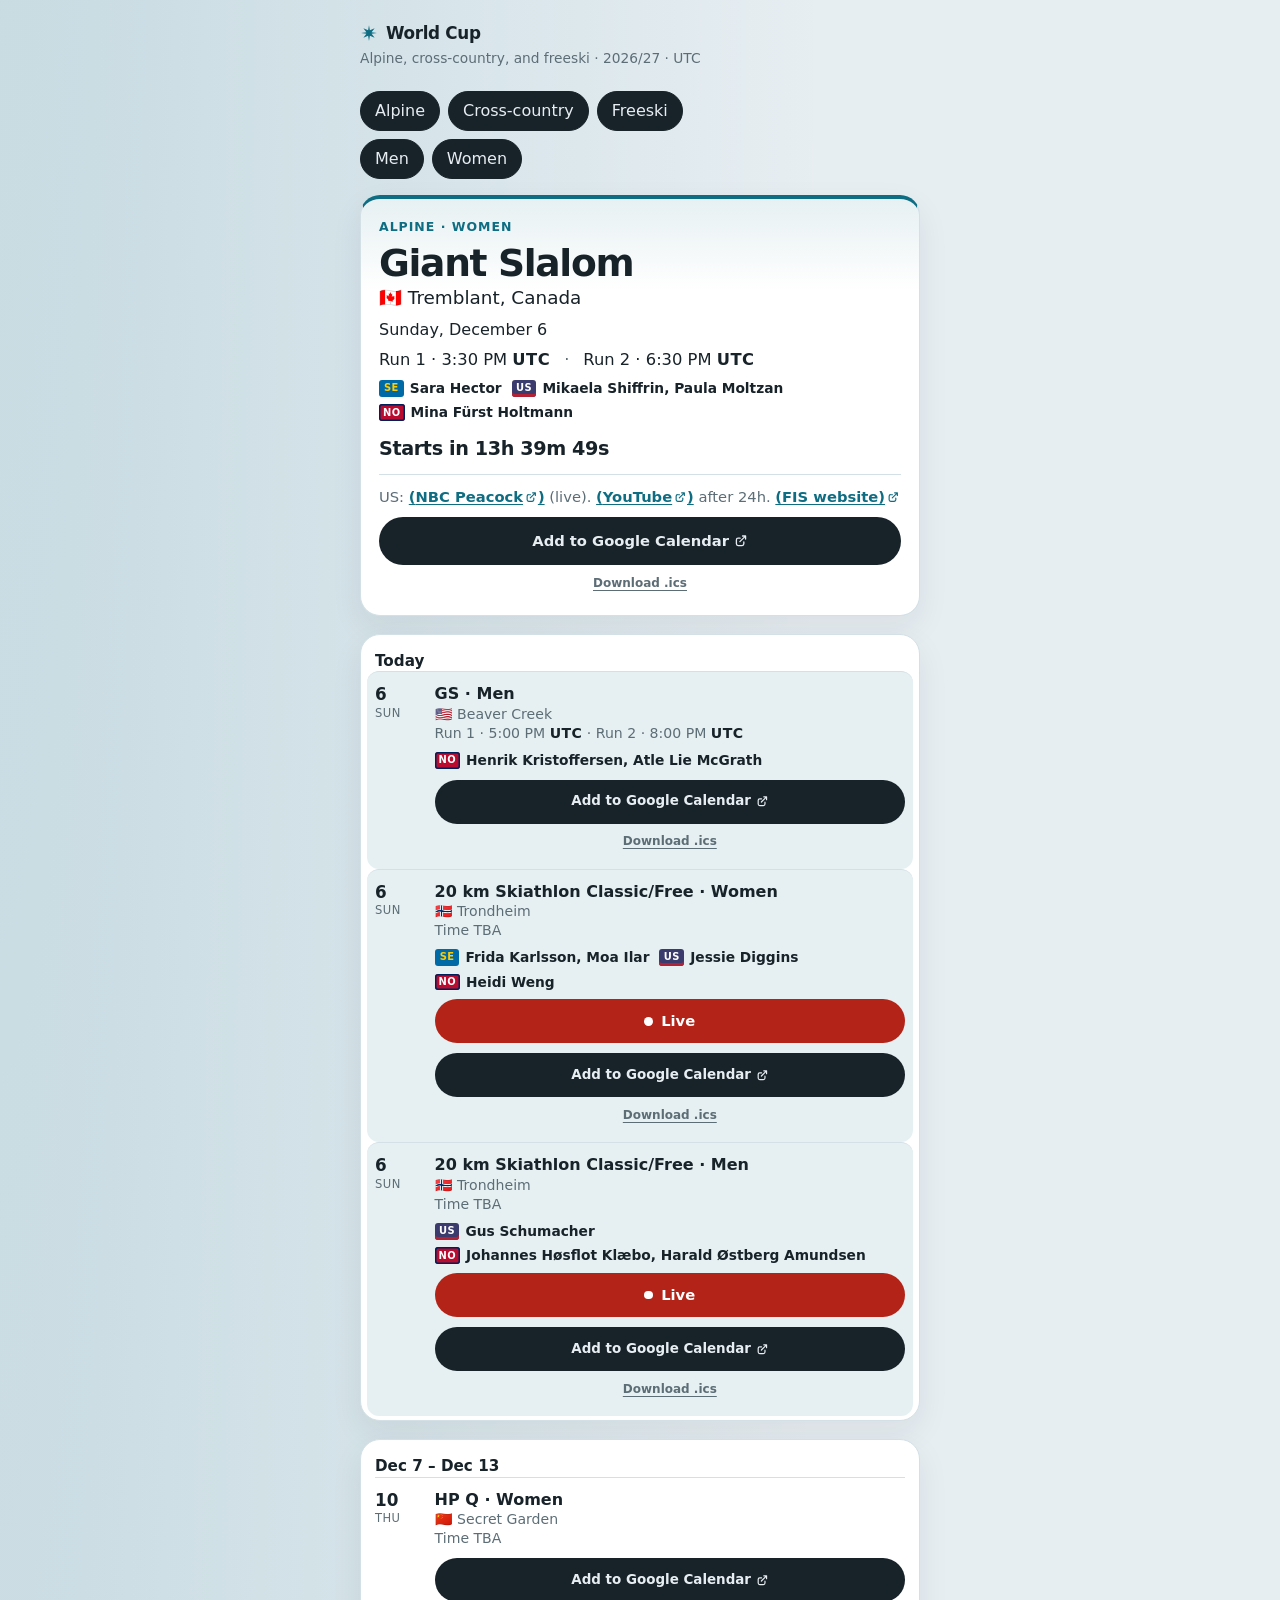
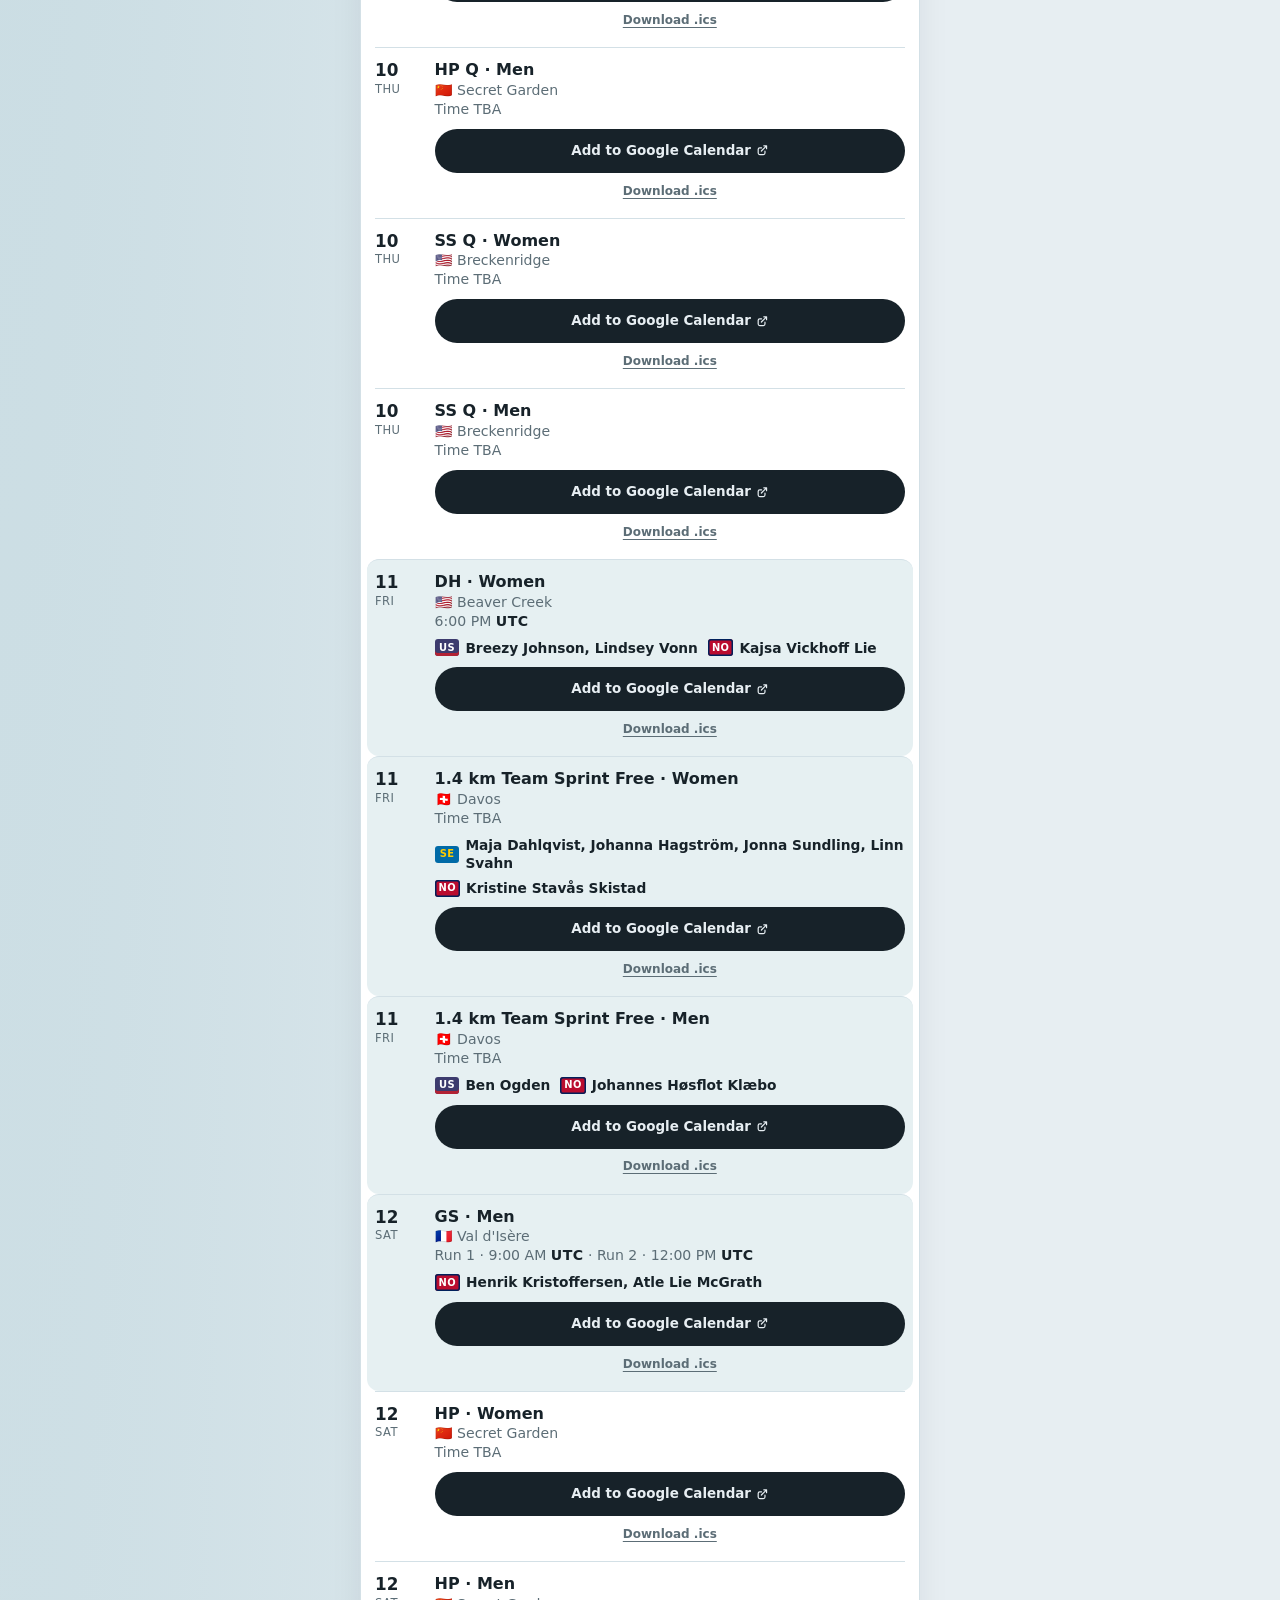
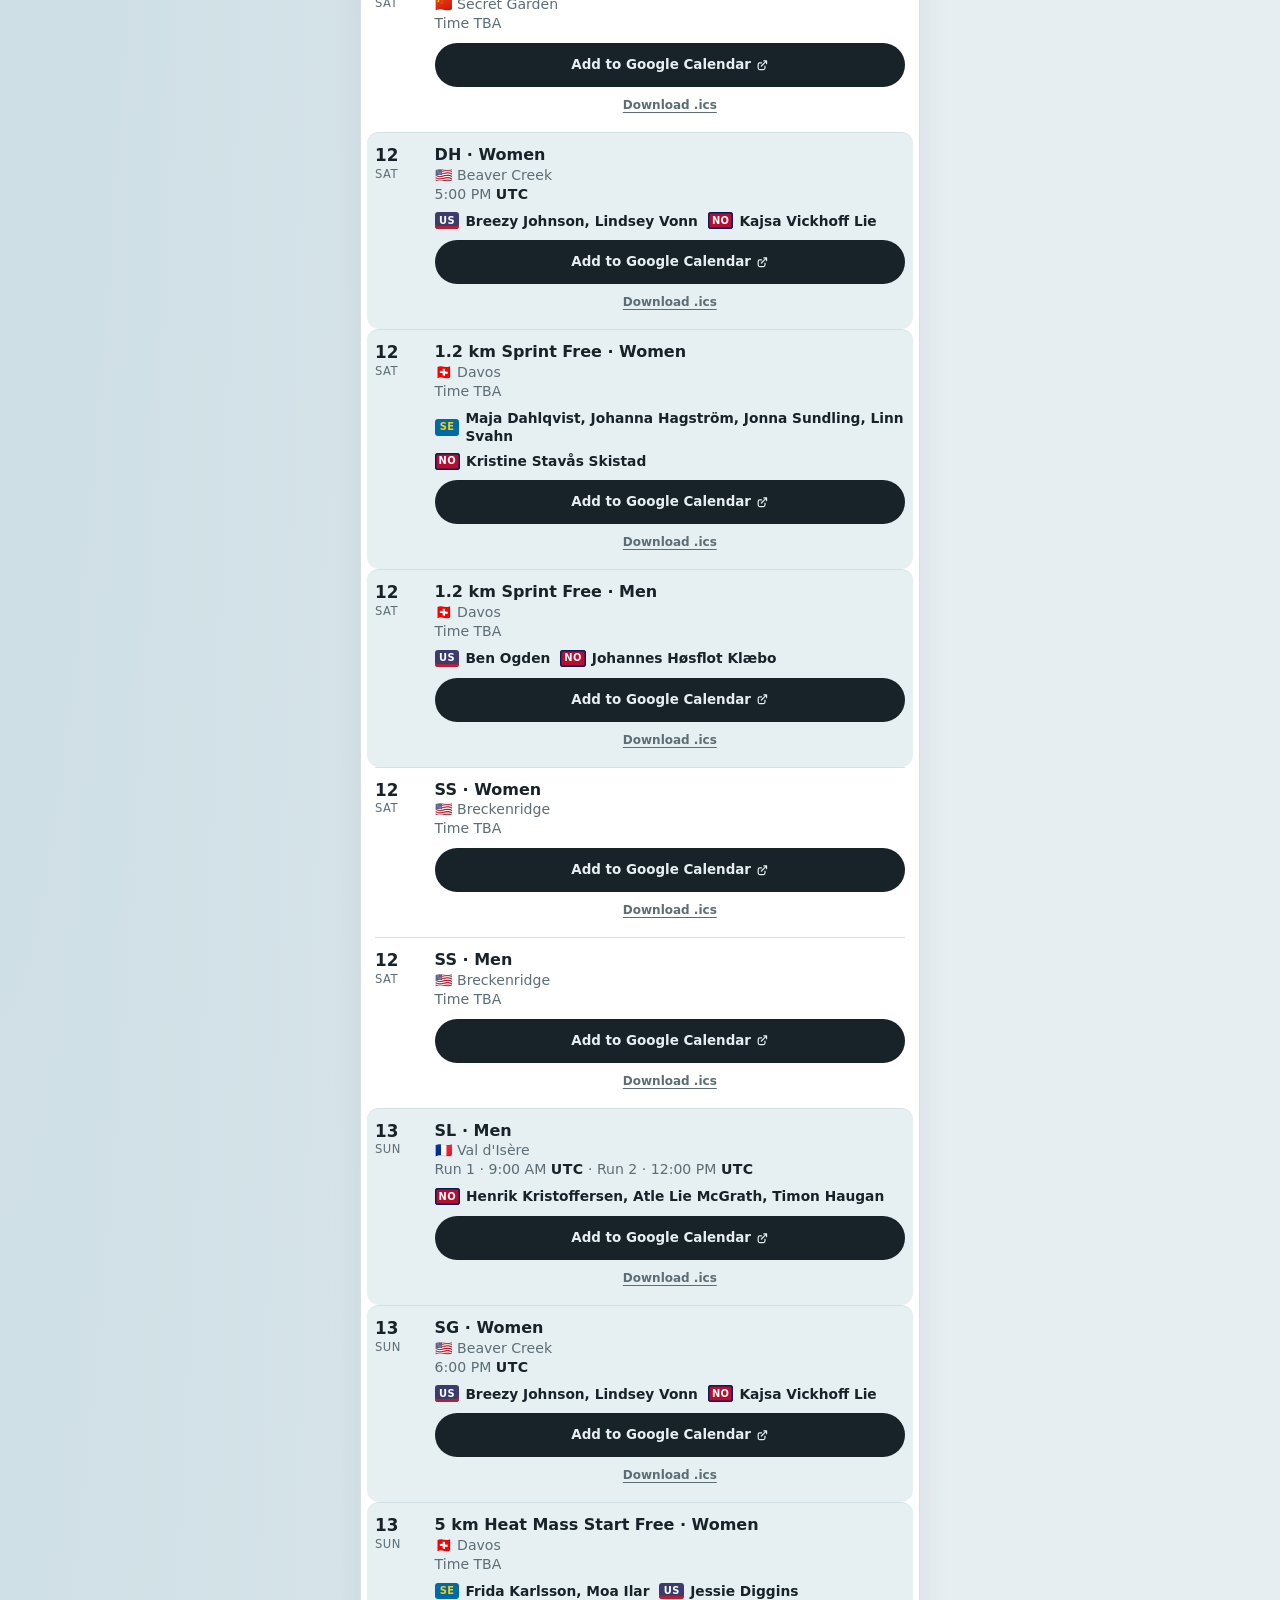
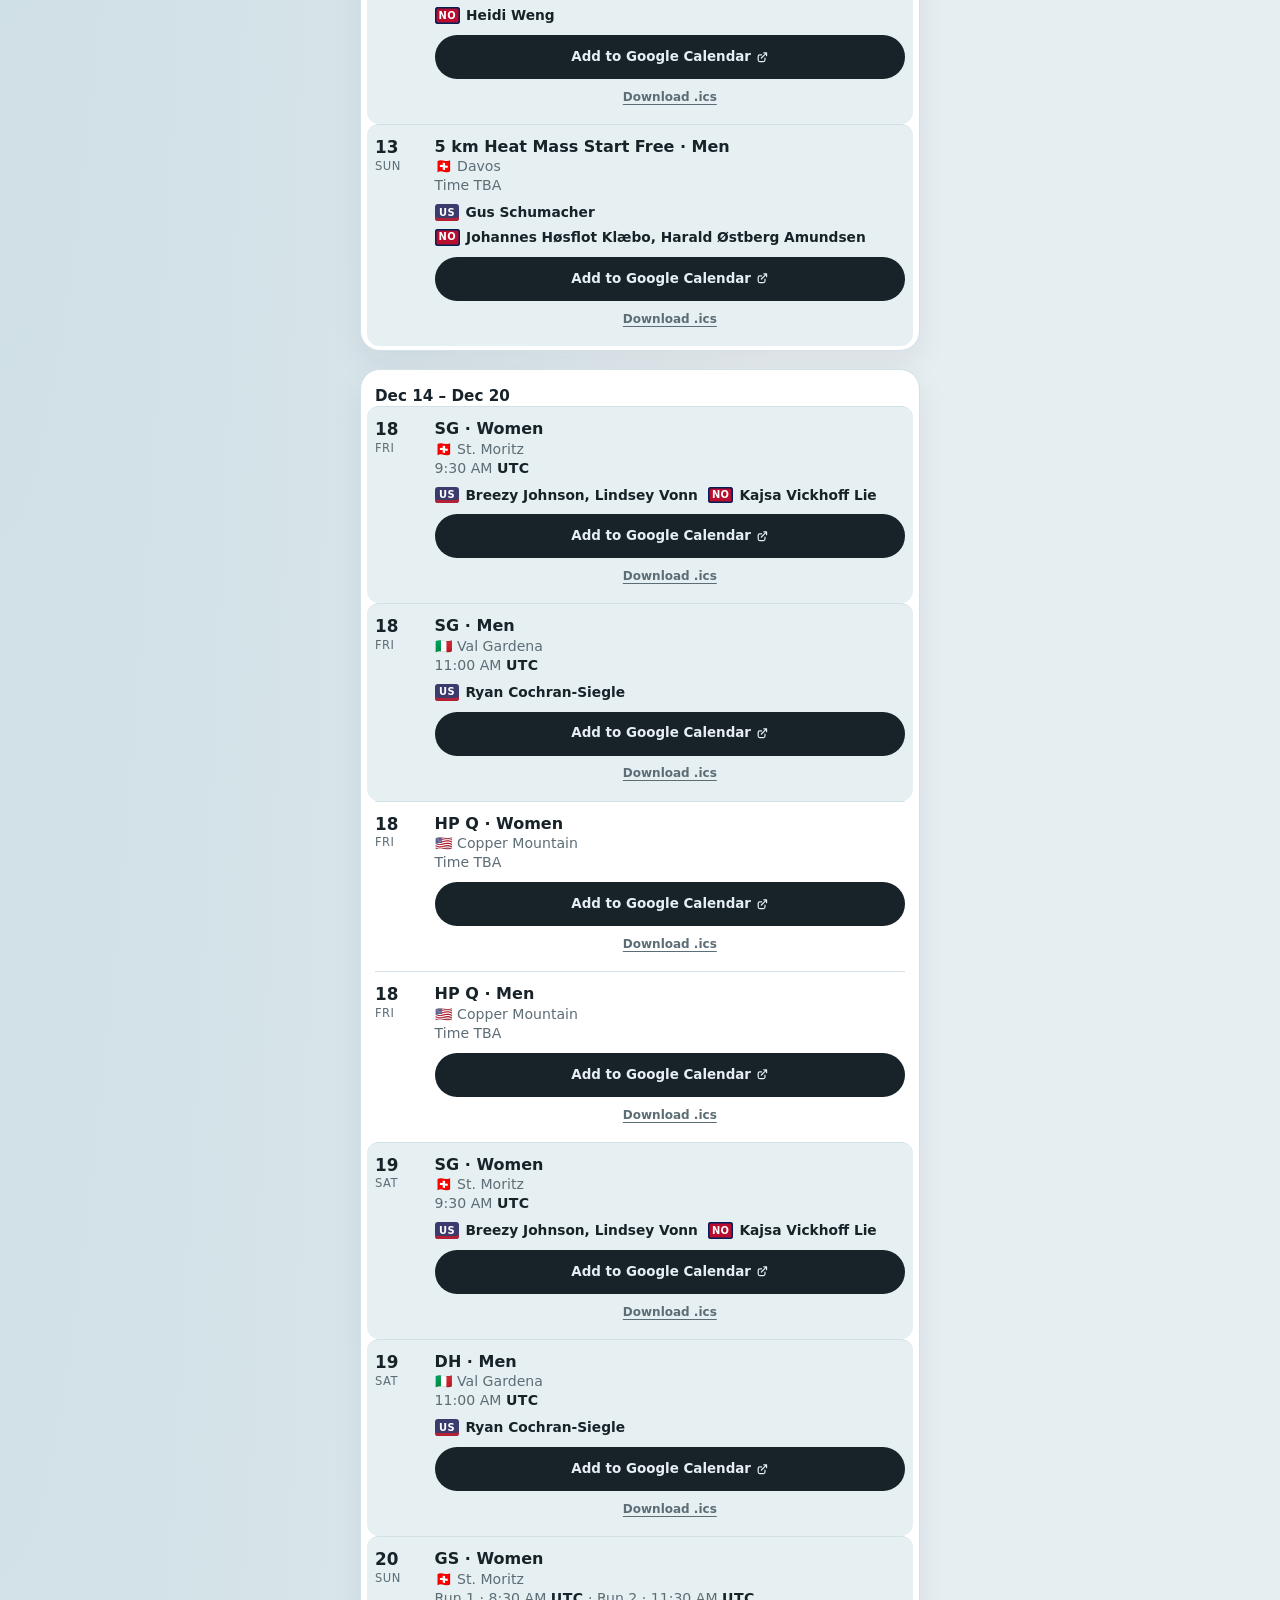
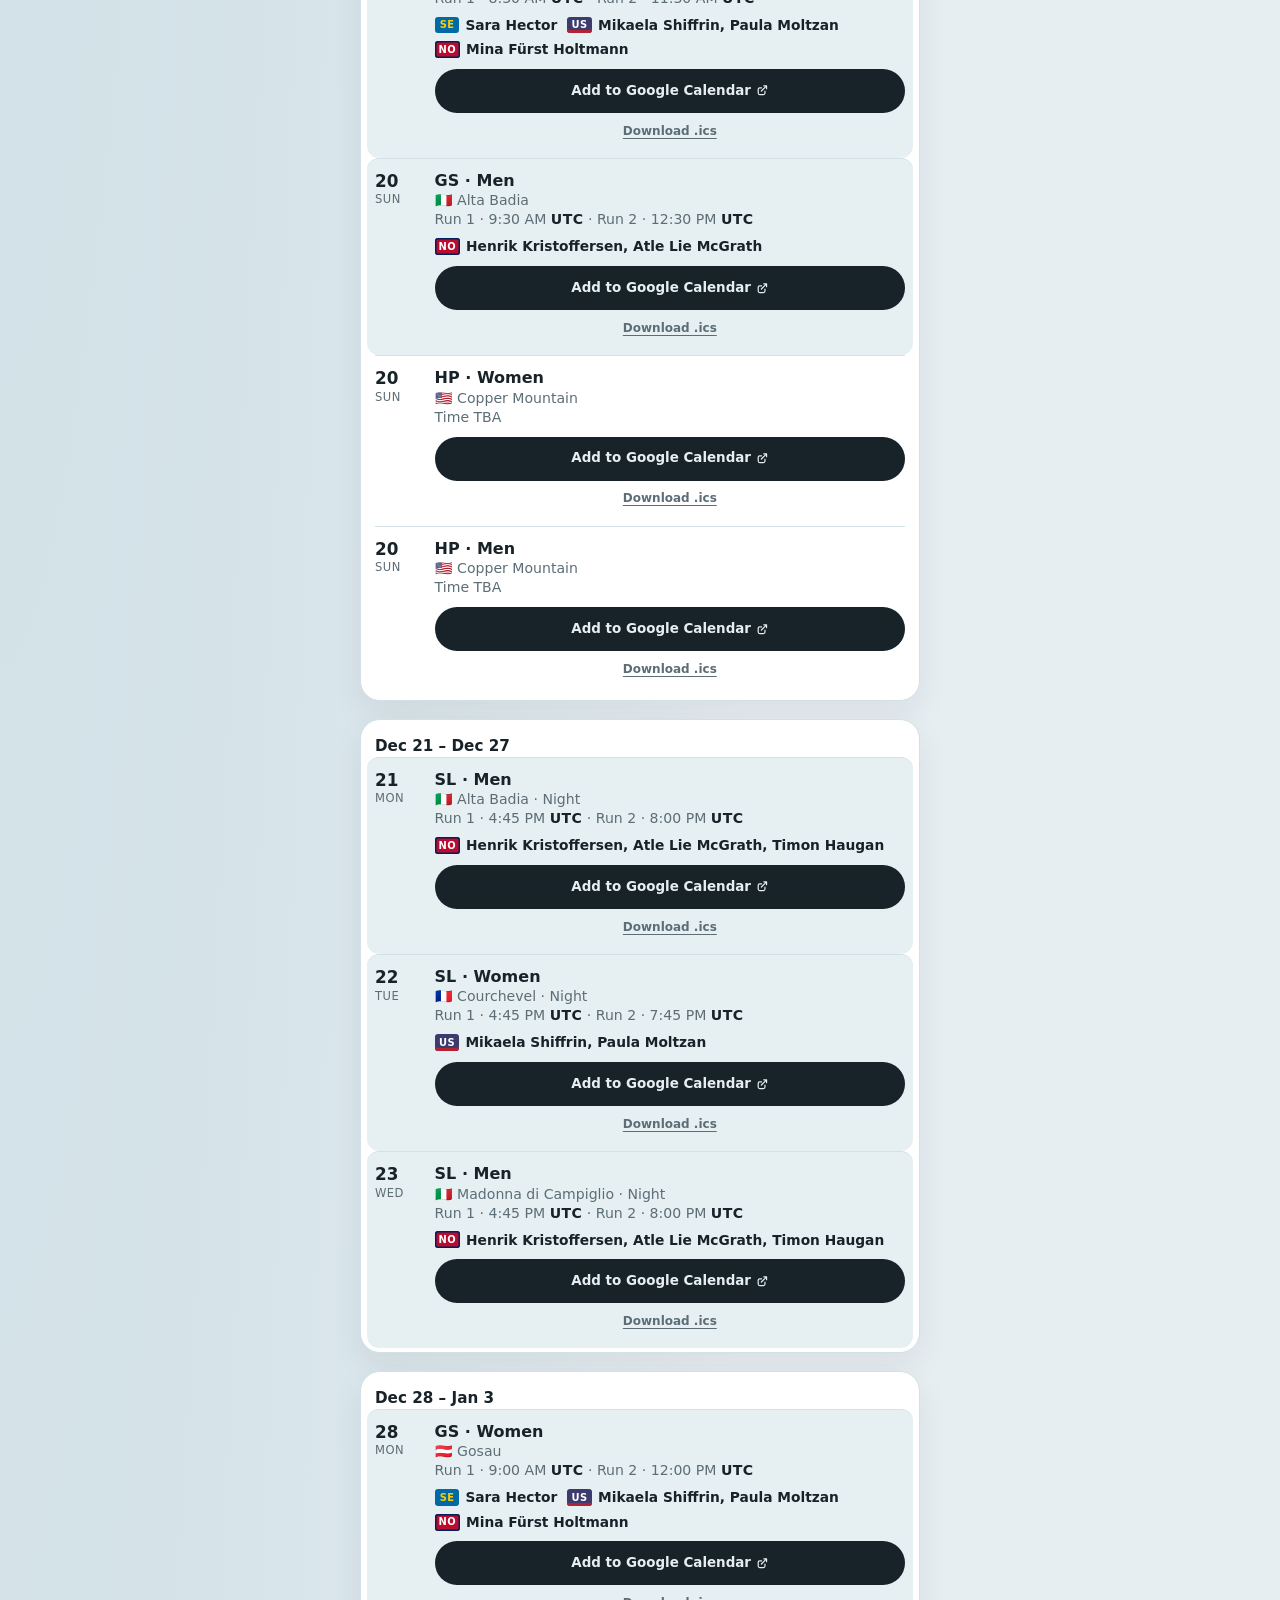
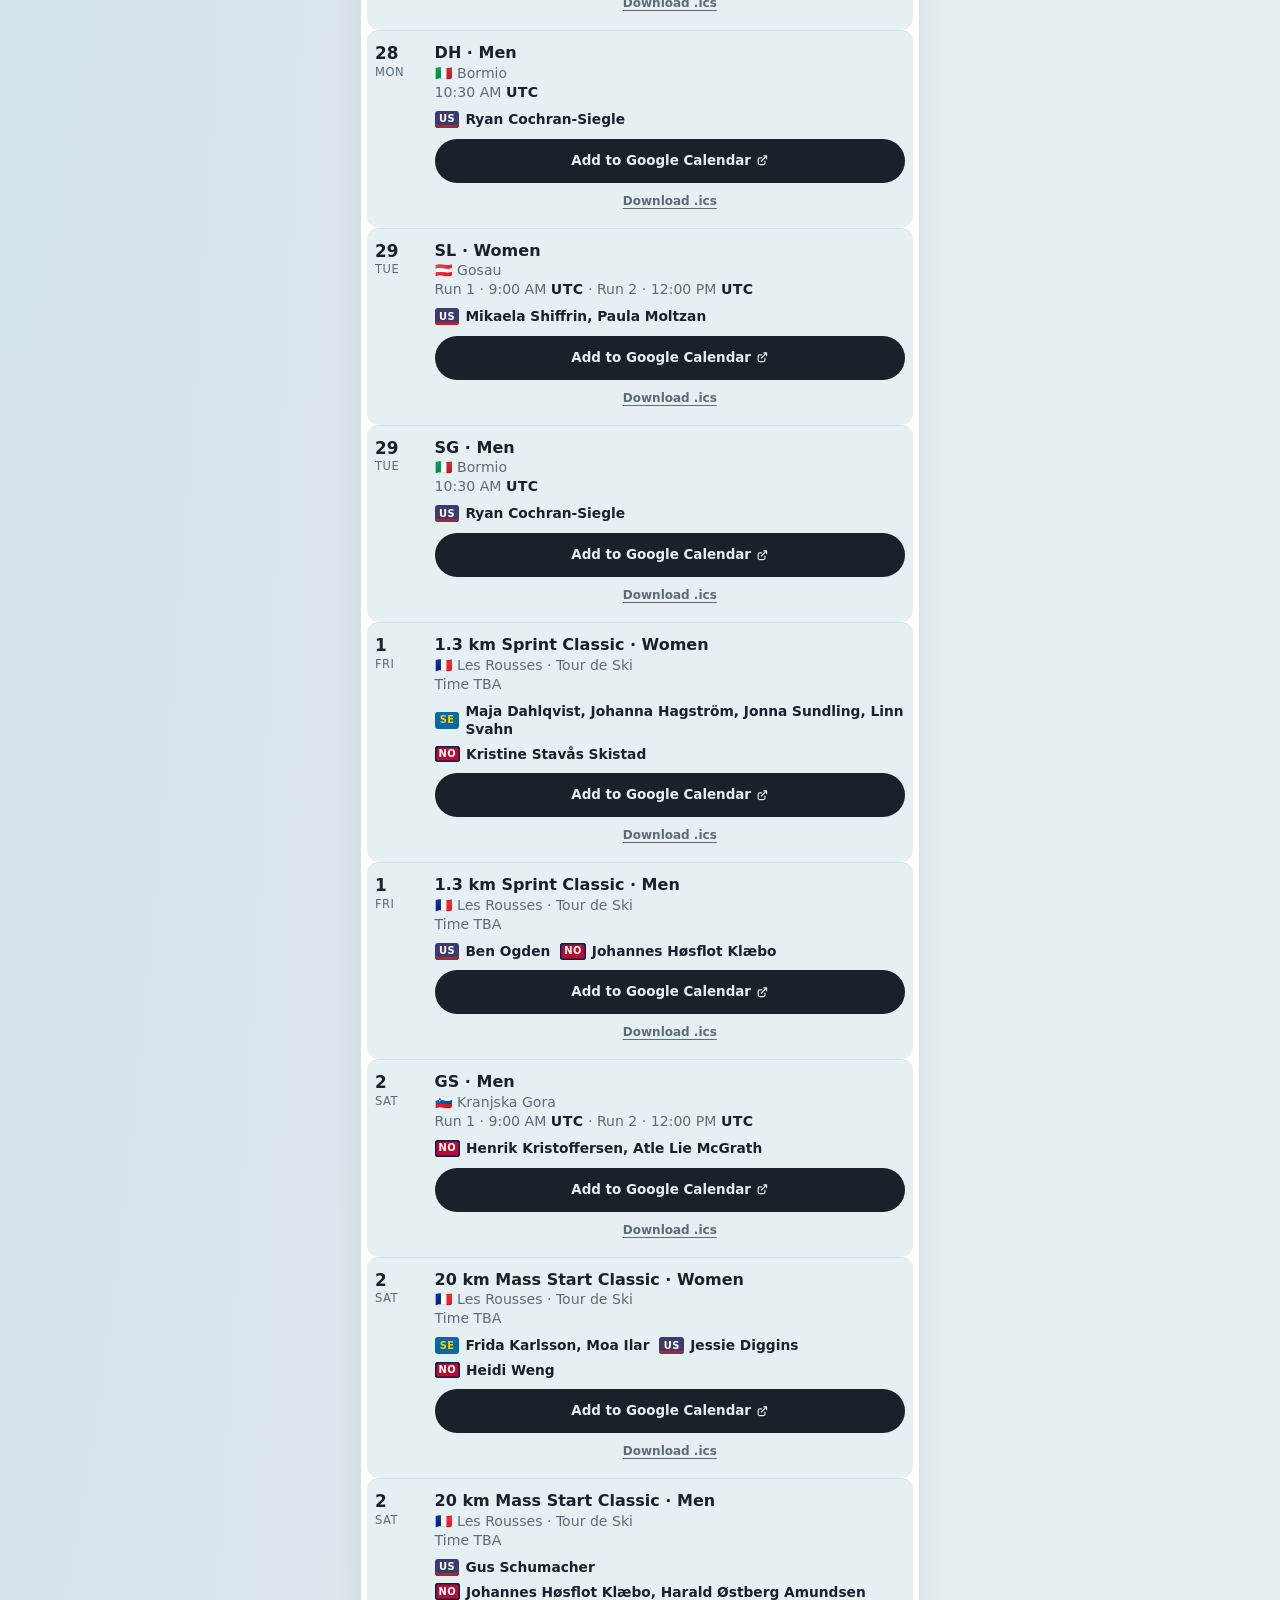
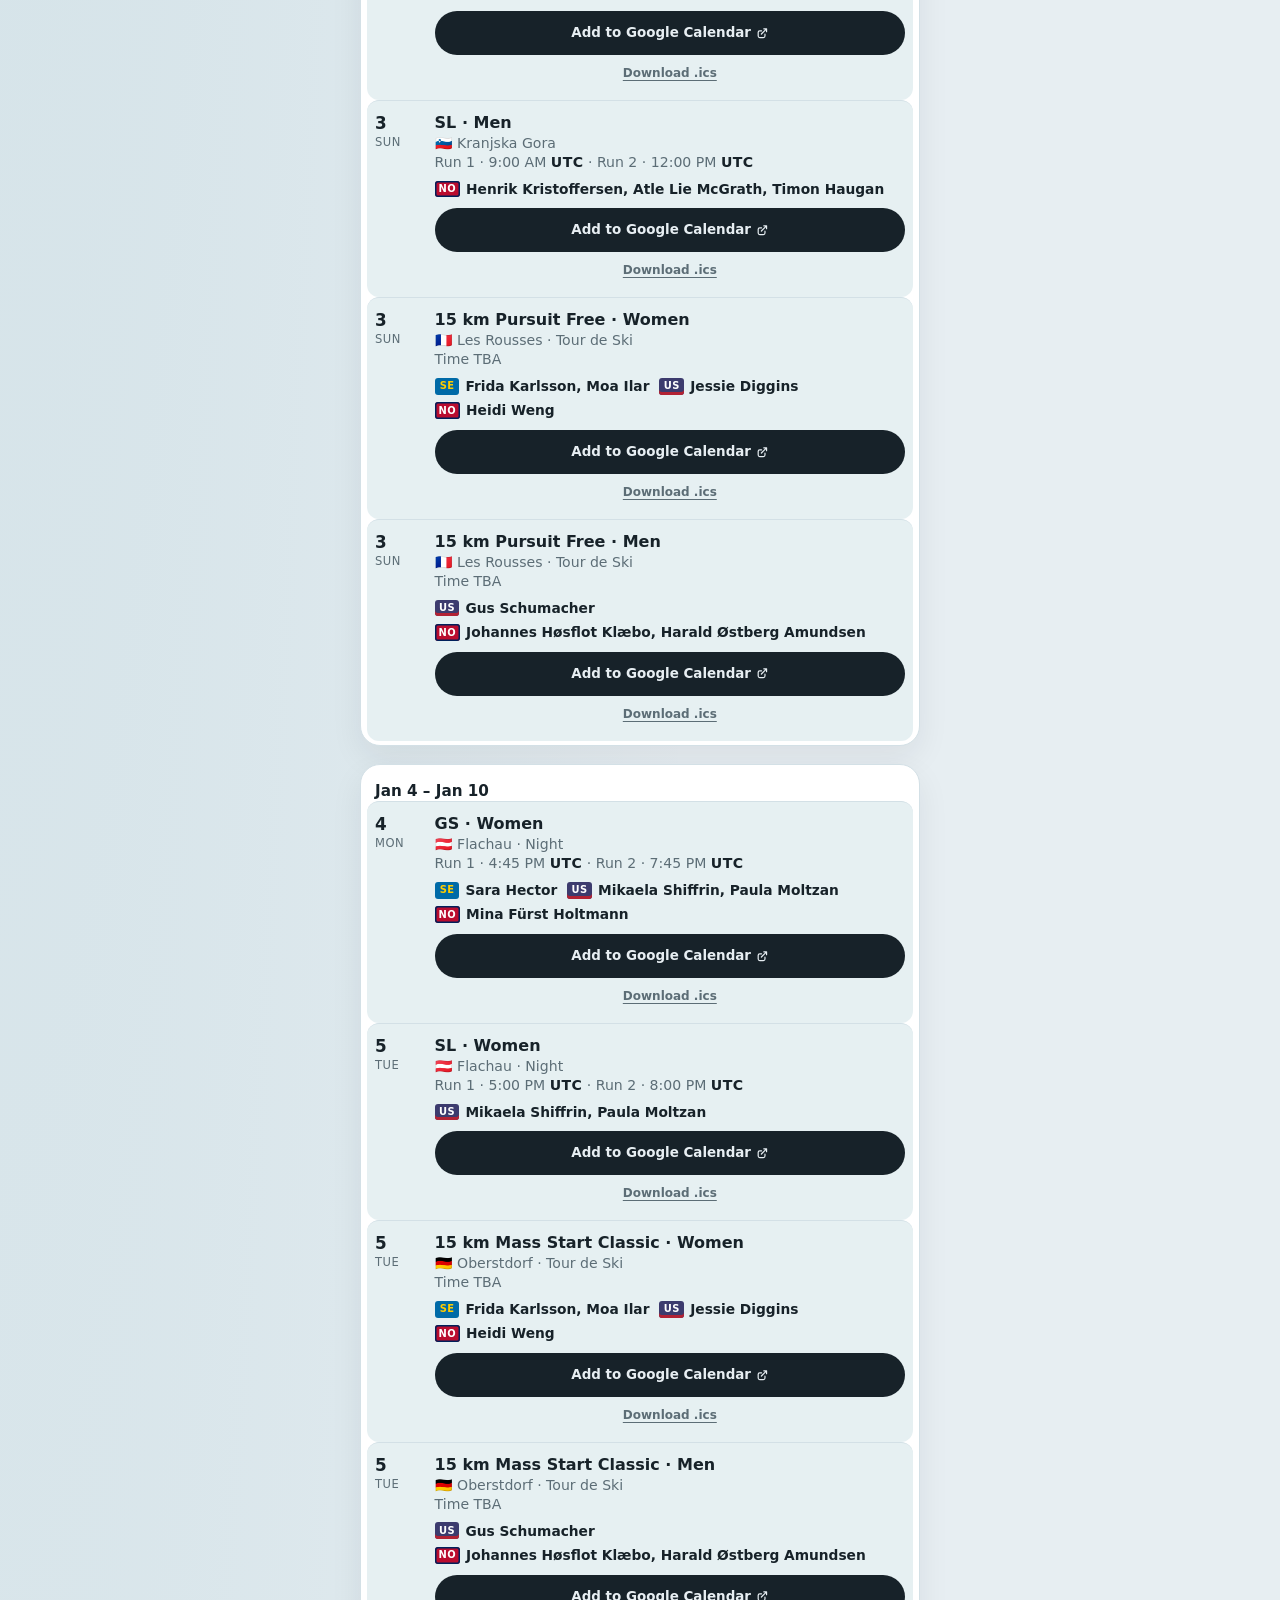
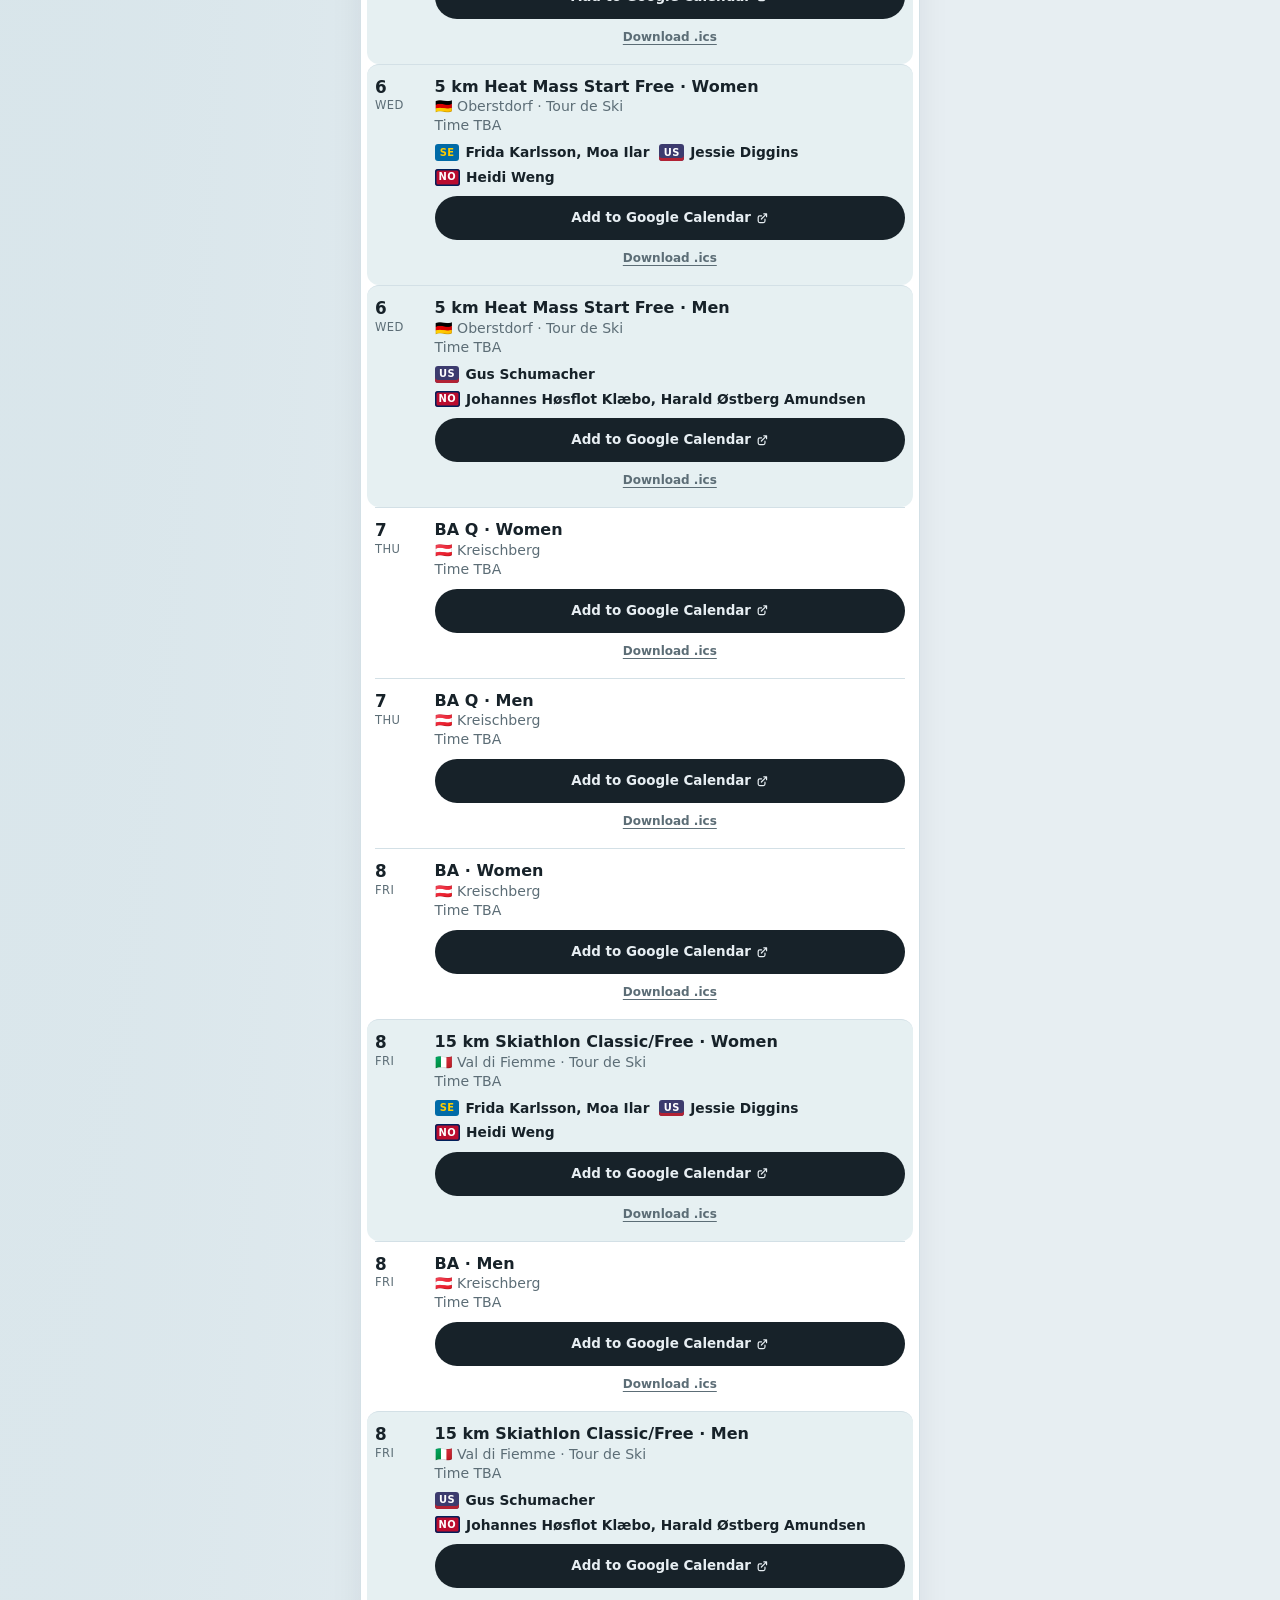
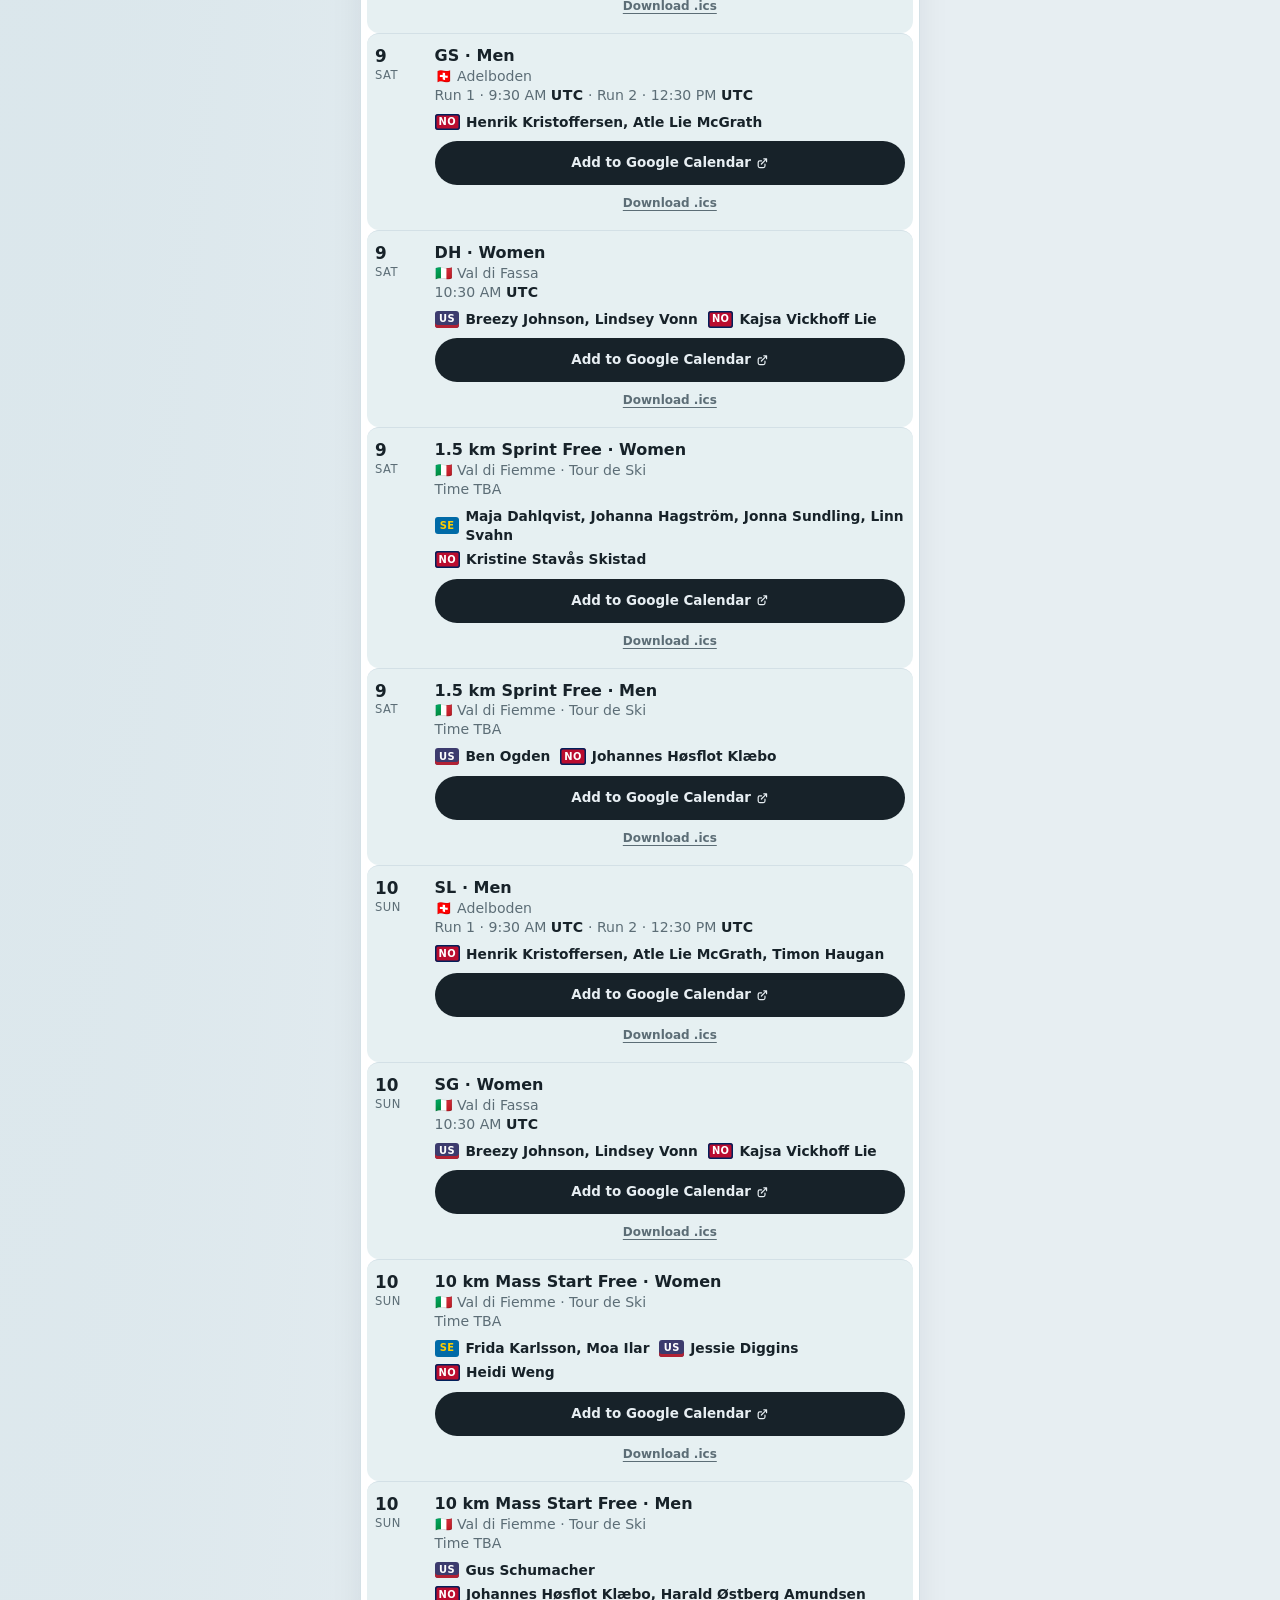
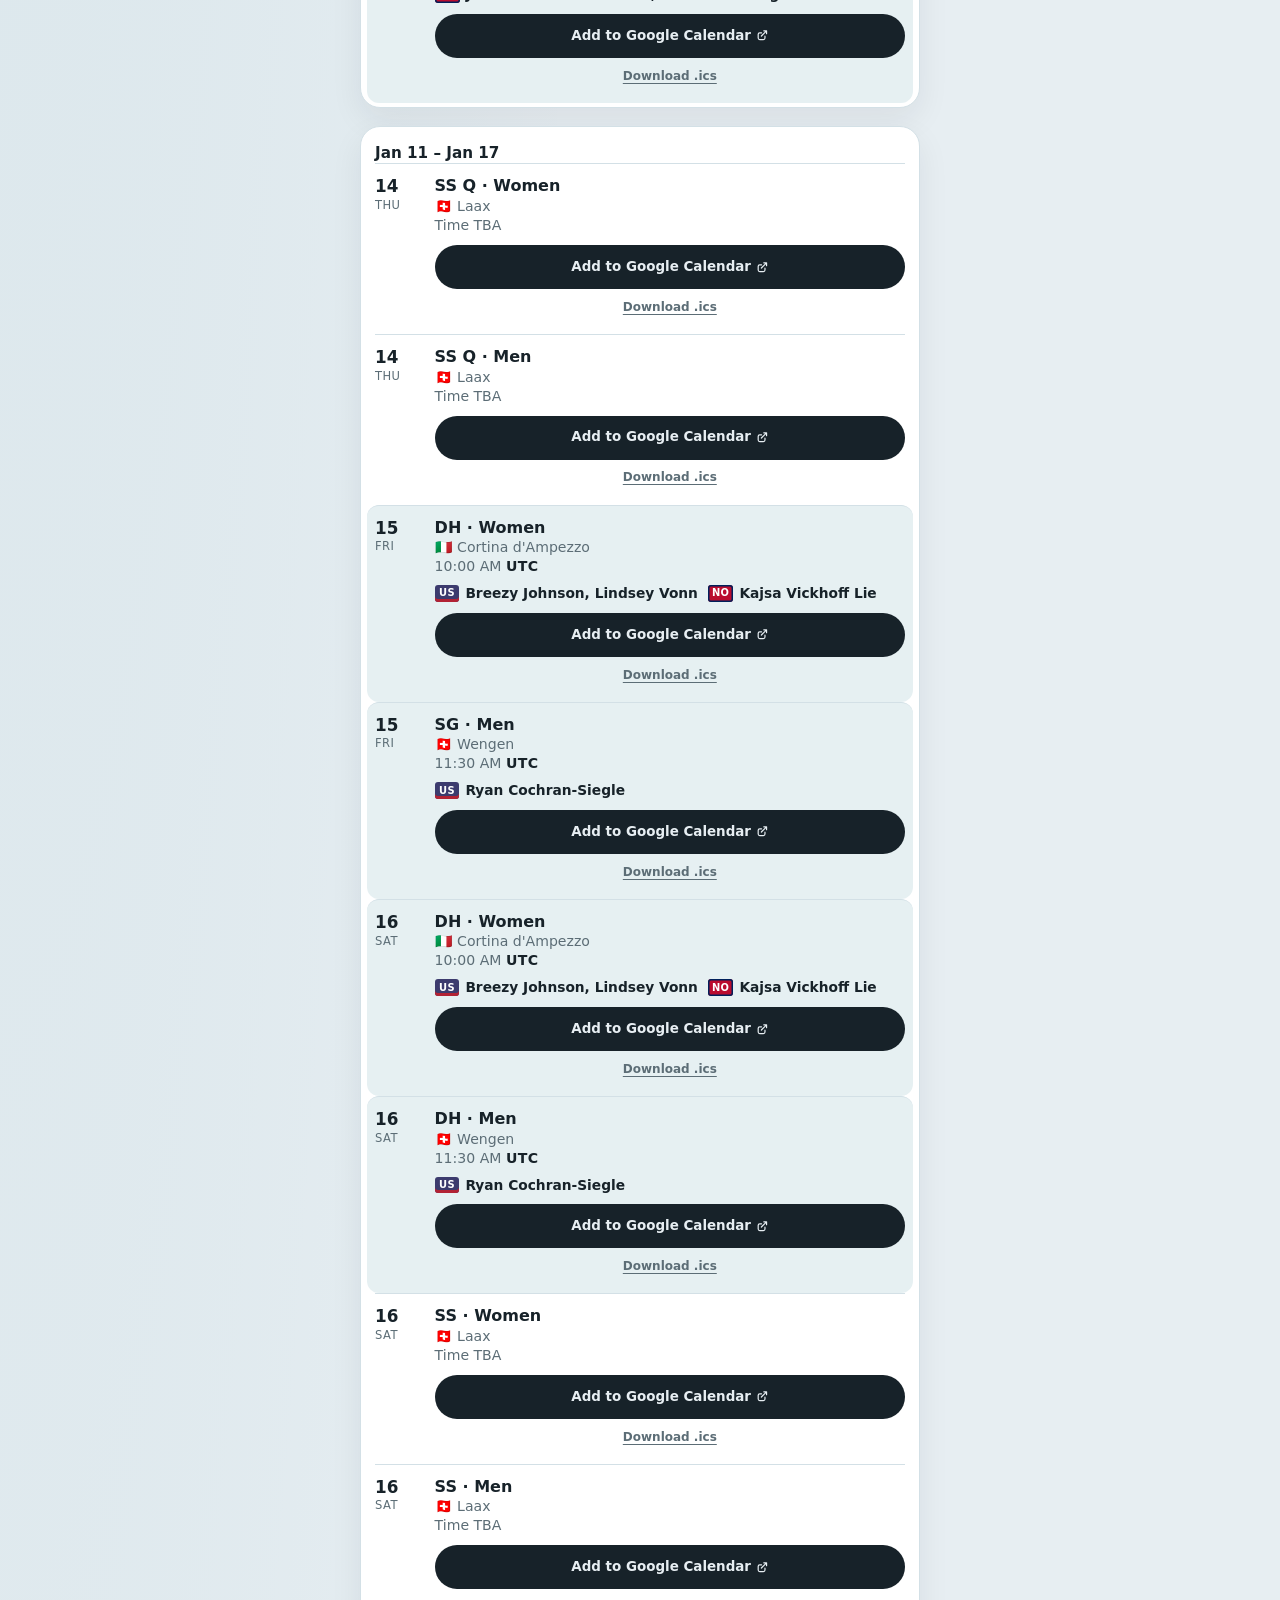
==== commit 9441fed5: "Give a live race its own page instead of a panel in the list. The overview card keeps the event, the" ====
--- a/index.html
+++ b/index.html
@@ -26,13 +26,14 @@
     <p class="sub">Alpine, cross-country, and freeski · 2026/27 · <span class="tz-name">local time</span></p>
   </header>
   <main>
-    <p id="preview" class="preview" hidden></p>
-    <div id="install-hint" class="install" hidden>
+    <div id="race" hidden></div>
+    <p id="preview" class="preview overview" hidden></p>
+    <div id="install-hint" class="install overview" hidden>
       <p id="install-copy"></p>
       <button type="button" id="install-go" hidden>Install</button>
       <button type="button" id="install-dismiss">Dismiss</button>
     </div>
-    <div class="filters">
+    <div class="filters overview">
       <div class="chips" id="sport" role="group" aria-label="Sport">
         <button type="button" data-filter="alpine" aria-pressed="true">Alpine</button>
         <button type="button" data-filter="xc" aria-pressed="true">Cross-country</button>
@@ -43,17 +44,17 @@
         <button type="button" data-filter="women" aria-pressed="true">Women</button>
       </div>
     </div>
-    <section id="hero" aria-live="polite"><p class="empty">Loading the next race…</p></section>
-    <div id="live-strip"></div>
-    <section id="upcoming" aria-label="Upcoming races"></section>
-    <div class="past-wrap">
+    <section id="hero" class="overview" aria-live="polite"><p class="empty">Loading the next race…</p></section>
+    <div id="live-strip" class="overview"></div>
+    <section id="upcoming" class="overview" aria-label="Upcoming races"></section>
+    <div class="past-wrap overview">
       <button type="button" id="past-toggle" aria-expanded="false">Past results</button>
       <section id="past" hidden></section>
     </div>
     <noscript><p class="empty">JavaScript draws the next race and hides the ones already run.</p></noscript>
   </main>
   <footer>
-    <p>Clocks follow this device's time zone (<span class="tz-name">local time</span>). Date headings use that zone, so a race can fall on a different calendar date than the FIS date. Dates and start times come from the FIS World Cup calendars and database and are stored in UTC. Time TBA means FIS has not published a start time. Add to Google Calendar opens that race in Google Calendar, in a new tab, at the same UTC start. Download .ics stays on this page for Apple Calendar and uses the same UTC start. Live (FIS website) and Results (FIS website) open the FIS website in a new tab. Live shows from an hour before the start until the race is over, and all day on the venue's calendar day for a cross-country or freeski race with no start time. In that same window a live panel lists the leader, the last finisher, who is on course, the next three starters, and a top 10 for alpine and cross-country. Freeski is judged, so it keeps the Live button and does not show that panel. The panel refreshes every 5 seconds during a run and every 60 seconds between runs, and it stops when the race is finished or this tab is hidden. Sync on a skier who has left the start, or on the next three, sets a TV delay from when the timing first showed them on course. The panel then replays on course, splits, finishes, and the standings that many seconds later. -5s and +5s nudge the delay, Live clears it, and the delay is remembered on this phone for that race for 12 hours. A reload keeps the delay and holds the standings until the page has been open that long, so it does not jump ahead. If the timing relay reports the race finished, the card says Finished instead of Underway. If the relay does not answer, the panel stays hidden, the card stays on the clock, and Live still opens the FIS website. A finished race card shows the podium: a photo when FIS has one, otherwise initials, the winner's time, and the gap for second and third. Under that, the top five of that discipline's World Cup are listed, and Overall switches to the gender's overall cup. A missing photo stays on initials. Finished races stay under Today. On an iPhone, Safari installs the page with Share, then Add to Home Screen. Android and desktop show Install when the browser offers it. Peacock, YouTube, and Outside TV open those sites in a new tab.</p>
+    <p>Clocks follow this device's time zone (<span class="tz-name">local time</span>). Date headings use that zone, so a race can fall on a different calendar date than the FIS date. Dates and start times come from the FIS World Cup calendars and database and are stored in UTC. Time TBA means FIS has not published a start time. Add to Google Calendar opens that race in Google Calendar, in a new tab, at the same UTC start. Download .ics stays on this page for Apple Calendar and uses the same UTC start. Live (FIS website) and Results (FIS website) open the FIS website in a new tab. Live shows from an hour before the start until the race is over, and all day on the venue's calendar day for a cross-country or freeski race with no start time. In that window the overview card shows a Live badge with the leader. Tapping it opens that race on its own page, at a link such as #levi-sl-men, which a refresh keeps open. The race page shows the run and how many are left, who is on course, everyone still to come, and the leader. Results and the TV delay controls sit further down. Sync sets the delay from when the timing first showed that skier on course. -5s and +5s nudge it, Live clears it, and the delay is remembered for 12 hours. A reload shows the last timing immediately, marked with how long ago it updated, instead of a blank hold. Freeski is judged, so that page says so and keeps the link to the FIS site. If the timing relay reports the race finished, the card says Finished instead of Underway. If the relay does not answer, the panel stays hidden, the card stays on the clock, and Live still opens the FIS website. A finished race card shows the podium: a photo when FIS has one, otherwise initials, the winner's time, and the gap for second and third. Under that, the top five of that discipline's World Cup are listed, and Overall switches to the gender's overall cup. A missing photo stays on initials. Finished races stay under Today. On an iPhone, Safari installs the page with Share, then Add to Home Screen. Android and desktop show Install when the browser offers it. Peacock, YouTube, and Outside TV open those sites in a new tab.</p>
   </footer>
   <script type="module" src="app.js"></script>
 </body>
--- a/styles.css
+++ b/styles.css
@@ -311,6 +311,96 @@
 .cup-switch button[aria-pressed="true"] {
   background: var(--ink); color: var(--bg); border-color: var(--ink);
 }
+body.on-race .overview { display: none; }
+a.race-open, a.hero.race-open {
+  display: block; color: inherit; text-decoration: none;
+}
+.live-badge {
+  display: flex; align-items: center; justify-content: center; gap: 8px;
+  margin-top: 14px; min-height: 48px; padding: 10px 14px; border-radius: 999px;
+  background: #b42318; color: #fff; font-weight: 800; text-decoration: none;
+  text-align: center;
+}
+.live-badge .dot {
+  width: 0.55rem; height: 0.55rem; border-radius: 50%; background: #fff; flex: none;
+  animation: live-dot 1.4s ease-in-out infinite;
+}
+.live-badge.small { min-height: 44px; margin-top: 8px; font-size: 0.92rem; }
+#race { width: min(560px, calc(100% - 28px)); margin: 12px auto 28px; }
+.race-page { display: flex; flex-direction: column; gap: 12px; }
+.back {
+  align-self: flex-start; color: var(--accent); font-weight: 750;
+  text-decoration: none; min-height: 44px; display: inline-flex; align-items: center;
+}
+.back::before { content: "‹ "; }
+.race-head h1 { margin: 4px 0; font-size: 2.1rem; letter-spacing: -0.03em; line-height: 1.05; }
+.race-head .venue, .race-head .when, .race-head .times { margin: 4px 0 0; }
+.status-bar {
+  padding: 12px 14px; border-radius: 16px; background: var(--paper);
+  border: 1px solid var(--line);
+}
+.status-line { margin: 0; font-weight: 800; font-size: 1.05rem; }
+.status-meta { margin: 8px 0 0; color: var(--muted); font-size: 0.82rem; display: flex; gap: 10px; }
+.progress { height: 8px; margin-top: 10px; border-radius: 99px; background: var(--line); overflow: hidden; }
+.progress > span { display: block; height: 100%; background: var(--live); }
+.on-now {
+  padding: 14px; border-radius: 18px; background: var(--paper);
+  border: 2px solid var(--live);
+}
+.on-now .role { color: var(--live); display: flex; align-items: center; gap: 8px; margin: 0; }
+.on-now .dot {
+  width: 0.7rem; height: 0.7rem; border-radius: 50%; background: var(--live);
+  animation: live-dot 1.4s ease-in-out infinite;
+}
+.on-now.clear { border-color: var(--line); }
+.on-now.clear .role, .on-now.clear .dot { color: var(--muted); background: var(--muted); animation: none; }
+.on-skier {
+  display: grid; grid-template-columns: auto minmax(0, 1fr) auto;
+  gap: 10px; align-items: center; margin-top: 8px;
+}
+.on-skier .bib { font-size: 2.4rem; line-height: 1; letter-spacing: -0.04em; color: var(--live); }
+.on-name .nm { margin: 0; font-size: 1.25rem; font-weight: 800; }
+.on-name .note { margin: 2px 0 0; color: var(--muted); font-size: 0.9rem; }
+.leader-card, .last-card {
+  padding: 12px 14px; border-radius: 16px; background: var(--paper); border: 1px solid var(--line);
+}
+.leader-card .role, .last-card .role, .coming .role, .results-fold .role { margin: 0; }
+.lead-name, .last-line { margin: 6px 0 0; font-weight: 750; }
+.lead-time { margin: 2px 0 0; font-size: 1.8rem; font-weight: 800; letter-spacing: -0.03em; font-variant-numeric: tabular-nums; }
+.last-line { display: flex; justify-content: space-between; gap: 8px; }
+.delta { margin: 6px 0 0; font-weight: 800; font-variant-numeric: tabular-nums; }
+.delta.good { color: var(--good, #1c7c43); }
+.delta.bad { color: var(--bad, #b42318); }
+.coming-list, .result-list { list-style: none; margin: 8px 0 0; padding: 0; }
+.coming-list li, .result-list li {
+  display: grid; grid-template-columns: 4.2rem 2rem minmax(0, 1fr);
+  gap: 8px; align-items: center; min-height: 48px; padding: 4px 6px;
+}
+.result-list li { grid-template-columns: 1.6rem minmax(0, 1fr) auto; }
+.coming-list .queue { color: var(--muted); font-weight: 700; font-size: 0.78rem; }
+.coming-list .bib, .on-skier .bib { font-variant-numeric: tabular-nums; }
+.coming-list .nm, .result-list .nm { min-width: 0; }
+.run1 { display: block; color: var(--muted); font-size: 0.78rem; font-weight: 650; }
+.coming-list li.spot { background: var(--spot); border-radius: 12px; }
+.fold, .delay-summary {
+  font: inherit; font-weight: 800; color: inherit; background: var(--paper);
+  border: 1px solid var(--line); border-radius: 999px; min-height: 44px;
+  padding: 8px 16px; cursor: pointer; width: 100%;
+}
+.delay-bar {
+  position: sticky; bottom: 8px; padding: 8px; border-radius: 16px;
+  background: var(--bg); border: 1px solid var(--line);
+}
+.delay-bar .tv-actions { margin-top: 8px; }
+.text-link { color: var(--accent); font-weight: 700; }
+.quiet { color: var(--muted); margin: 8px 0 0; }
+:root { --good: #1c7c43; --bad: #b42318; }
+@media (prefers-color-scheme: dark) {
+  :root { --good: #8fd4a8; --bad: #ff8f86; }
+}
+@media (prefers-reduced-motion: reduce) {
+  .live-badge .dot, .on-now .dot { animation: none; }
+}
 .empty { color: var(--muted); padding: 12px 0; }
 .preview {
   margin: 0 0 12px; padding: 8px 12px; border-radius: 12px;
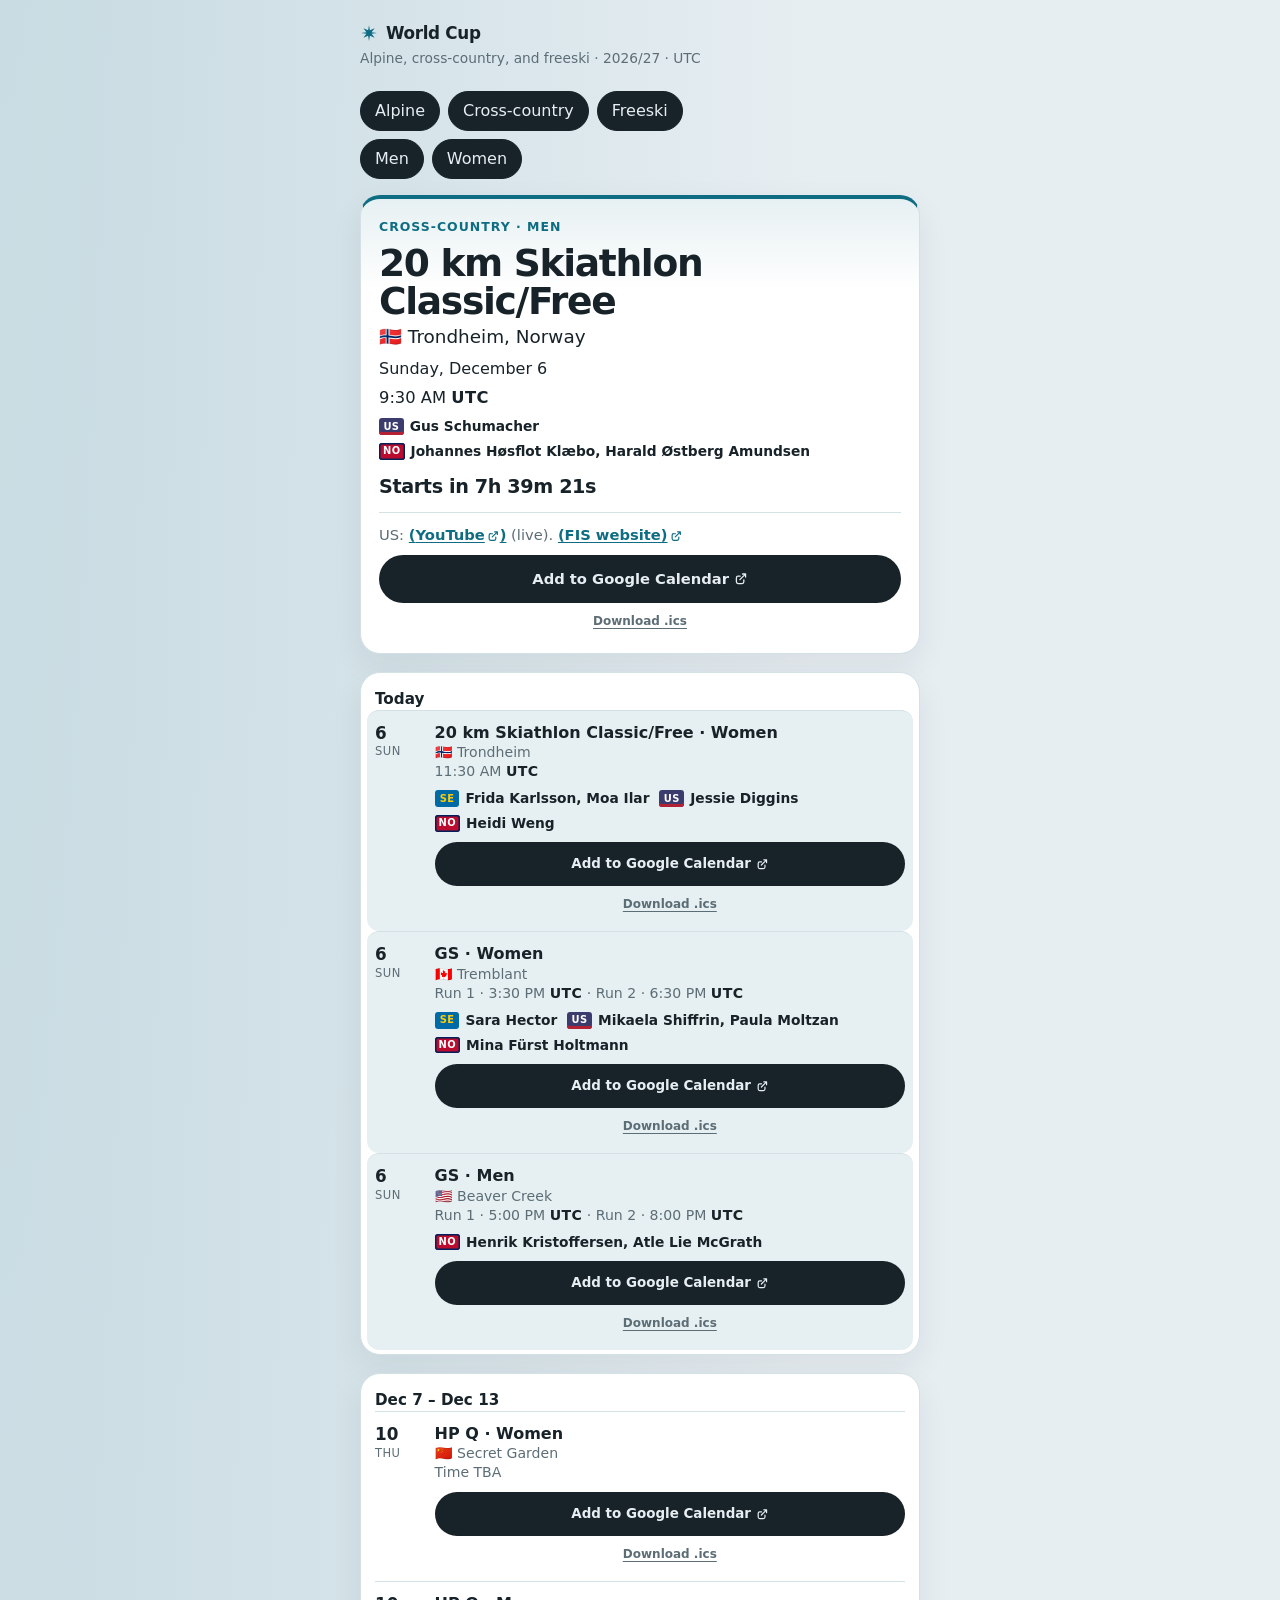
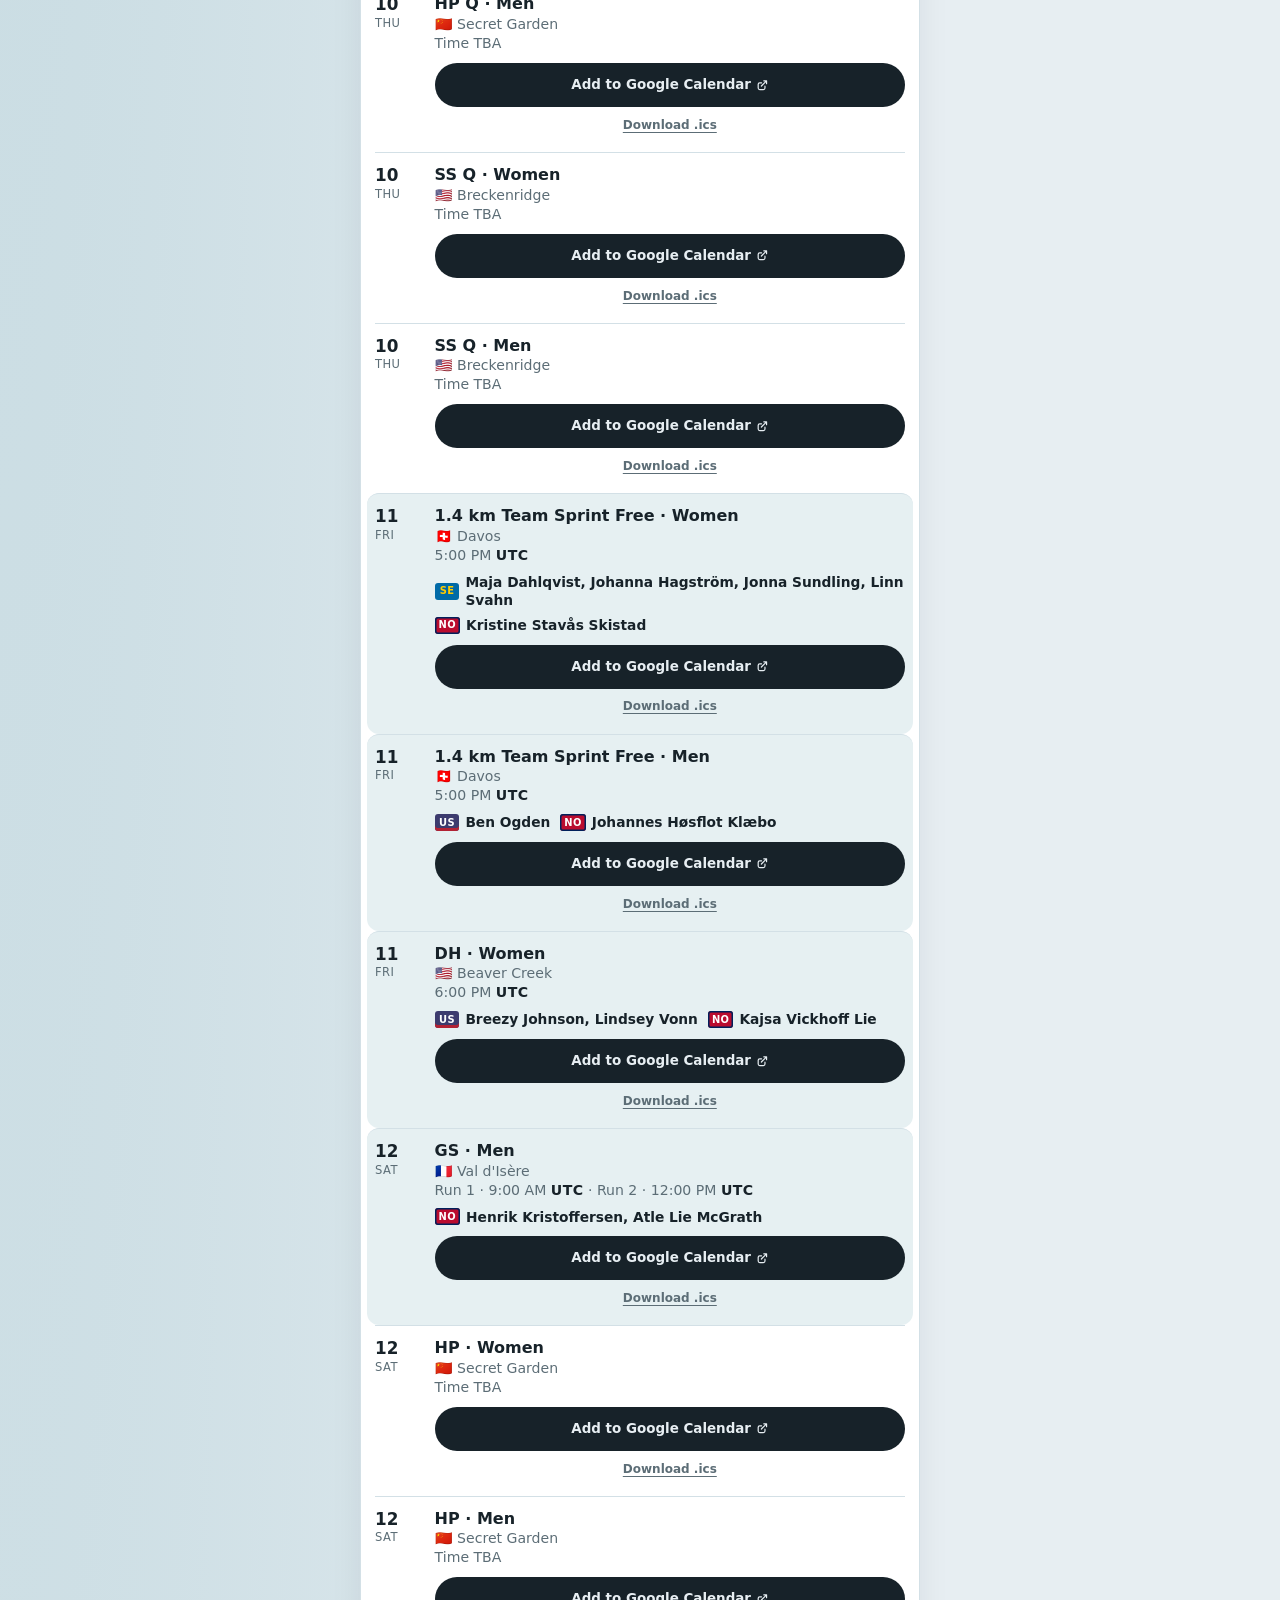
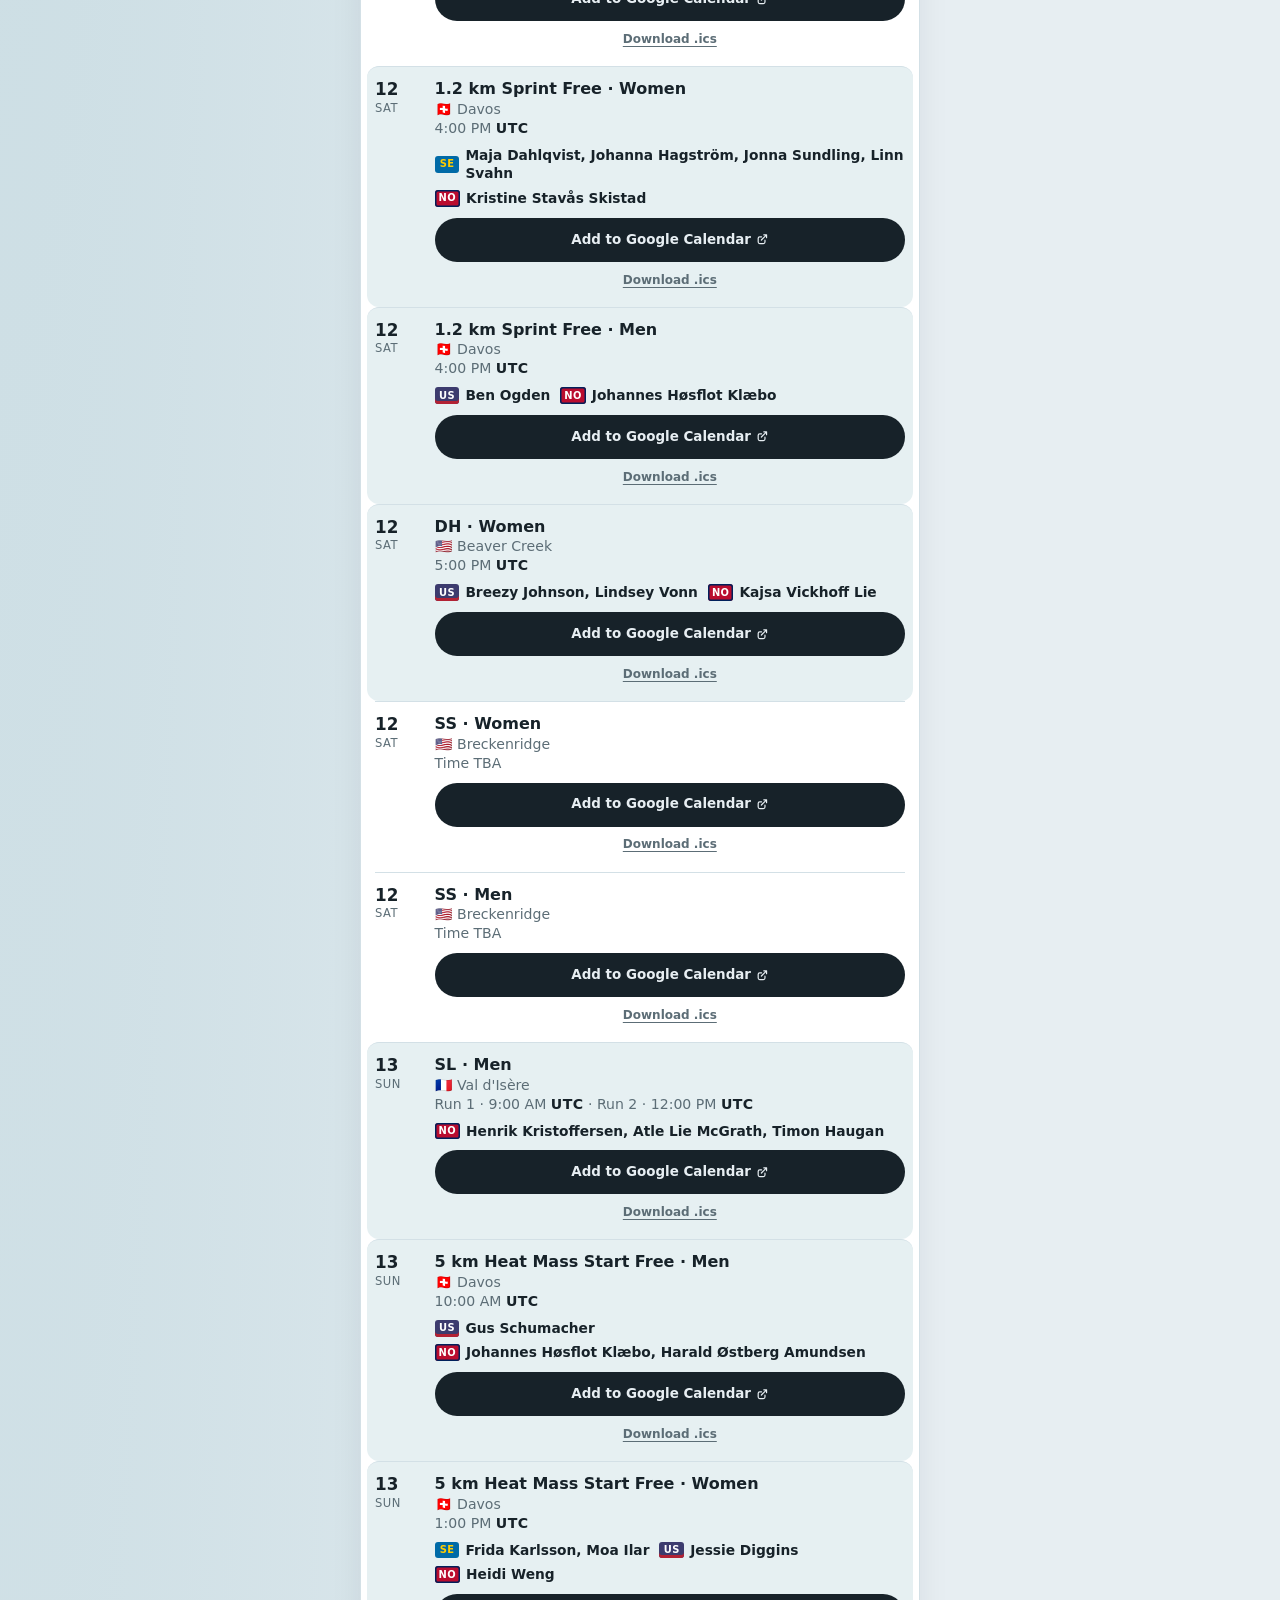
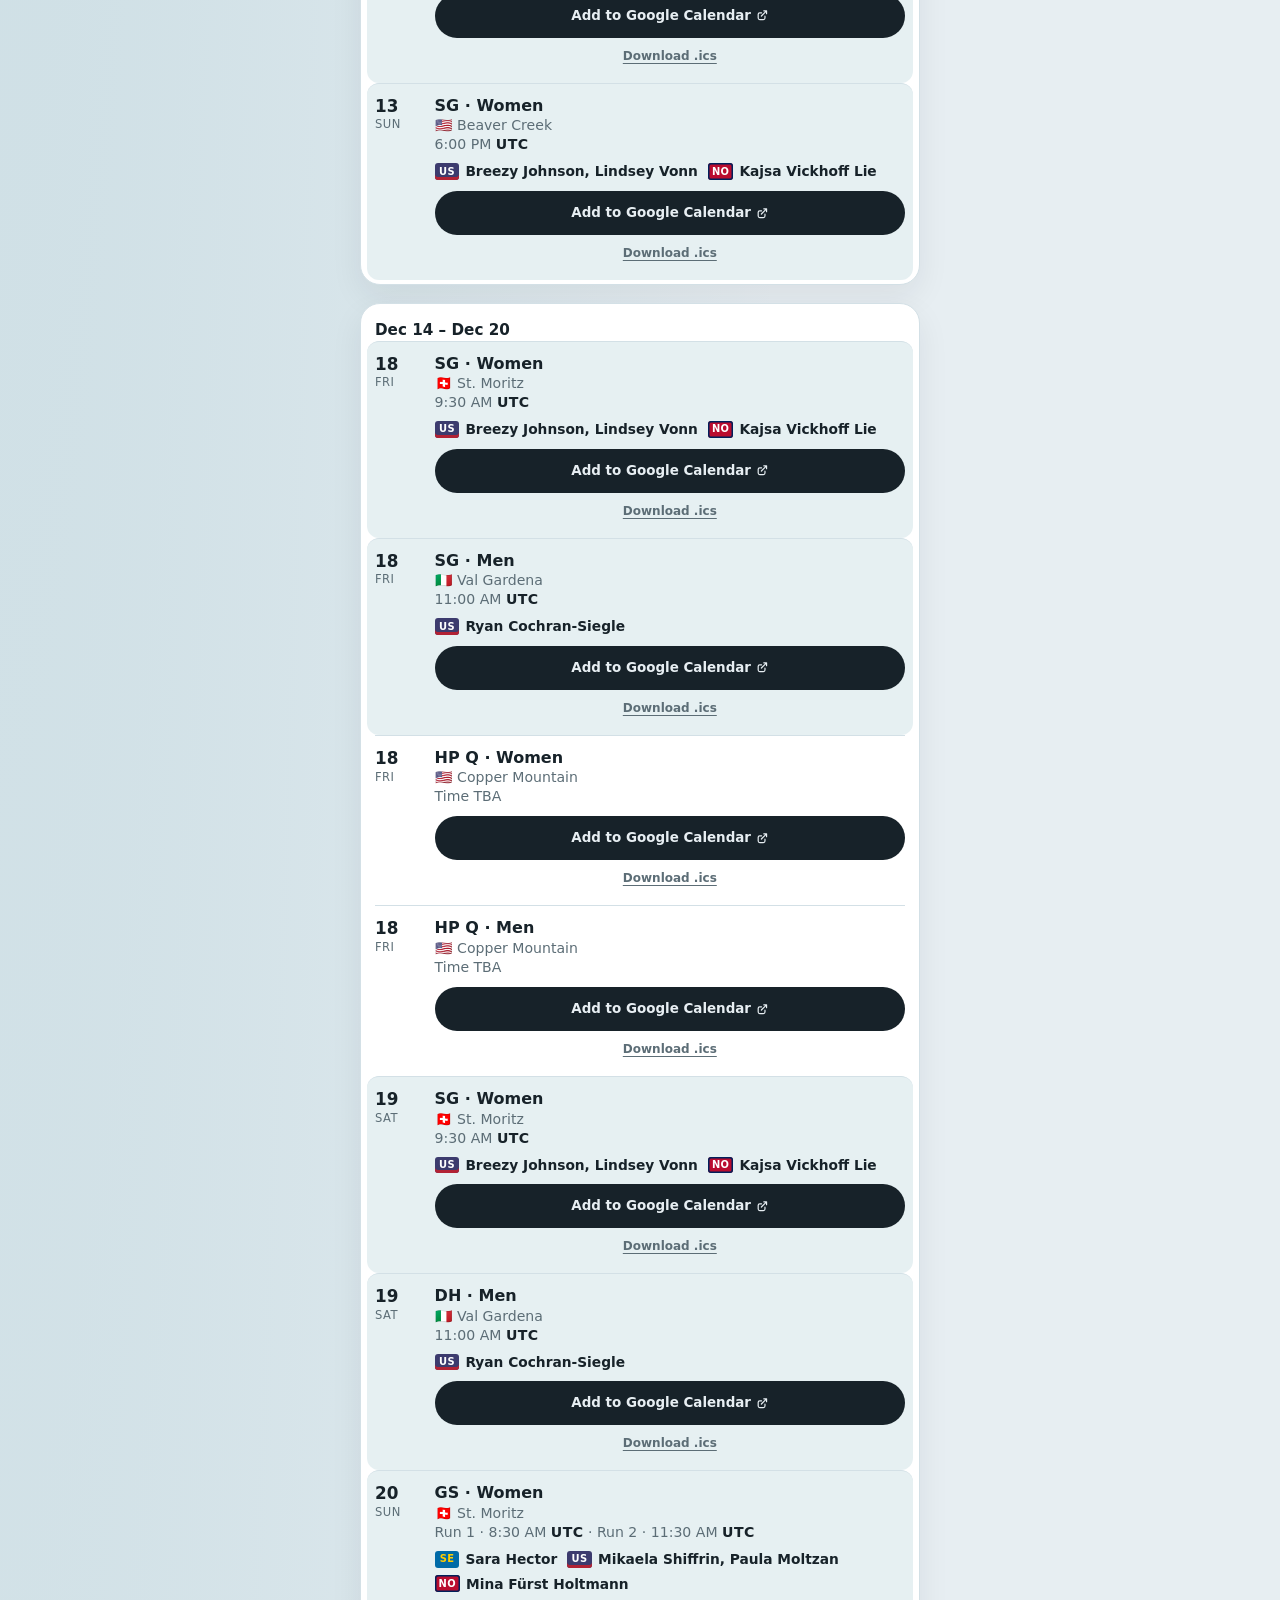
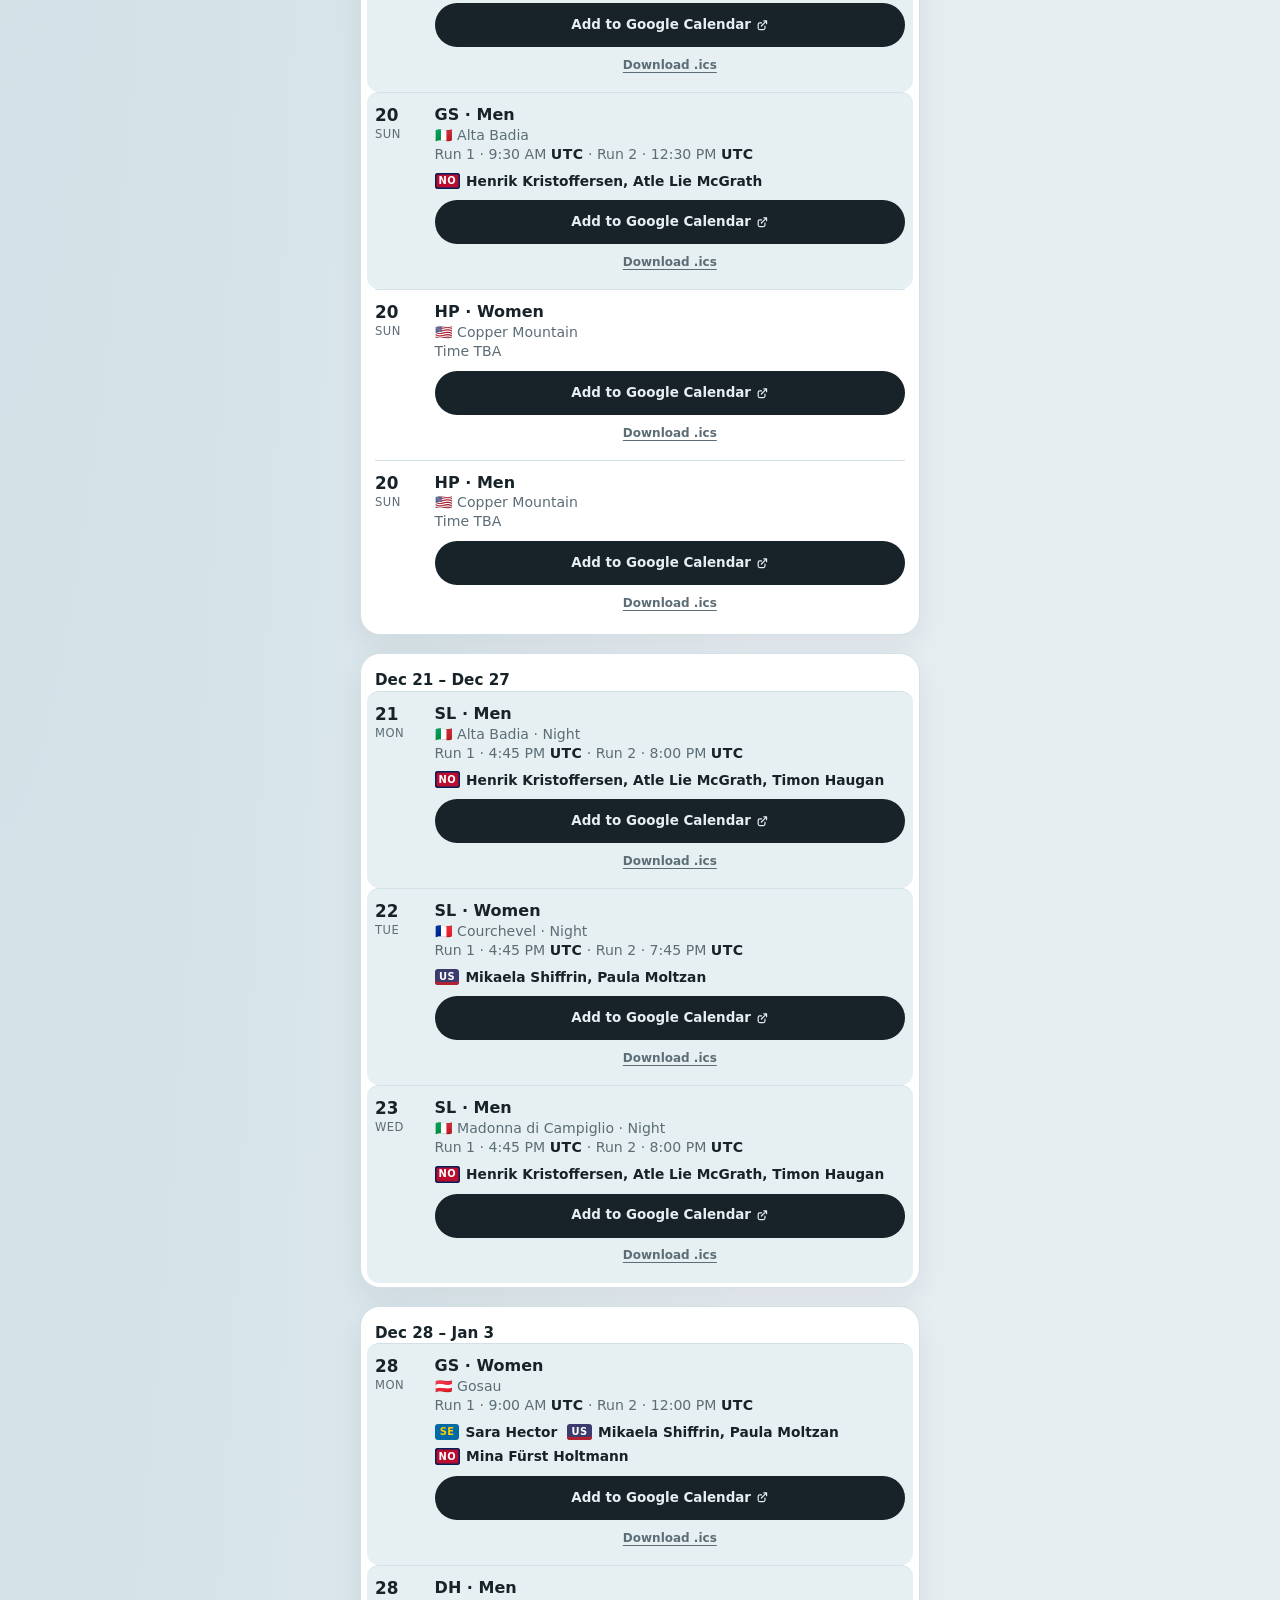
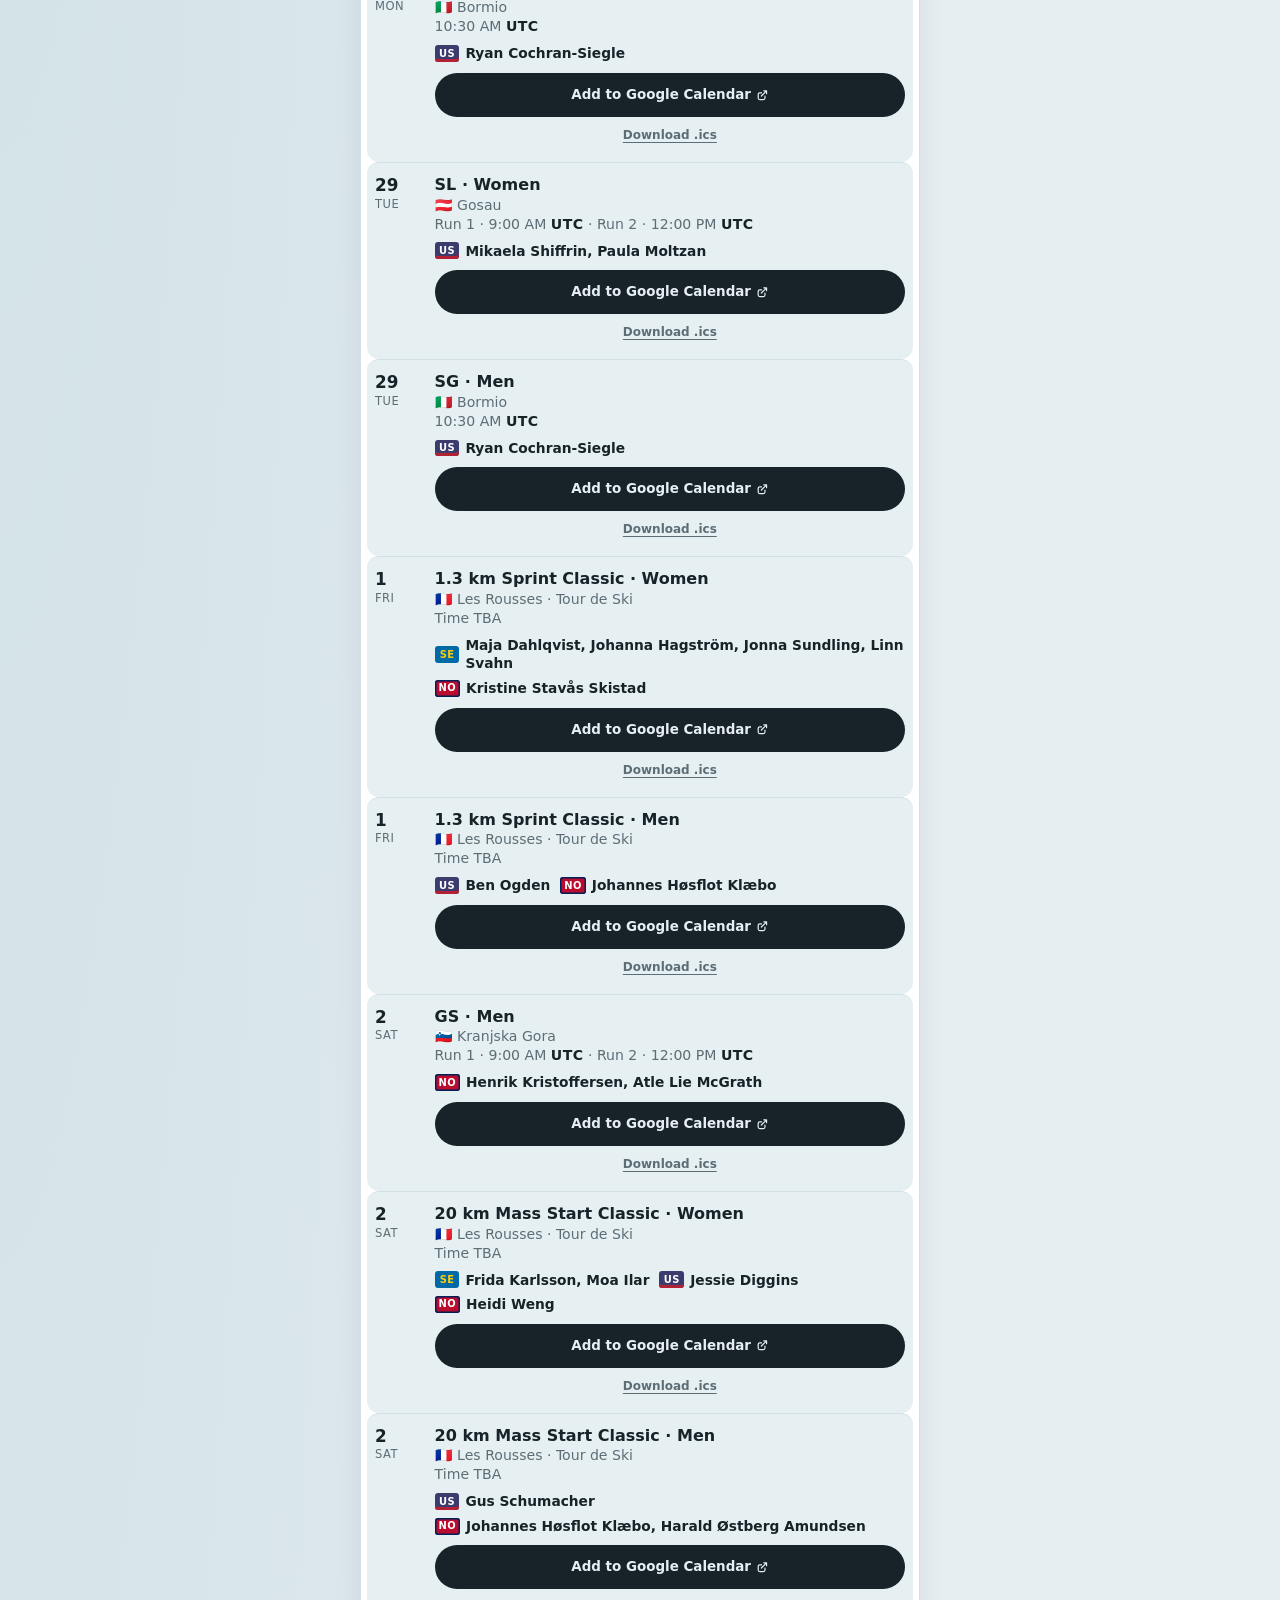
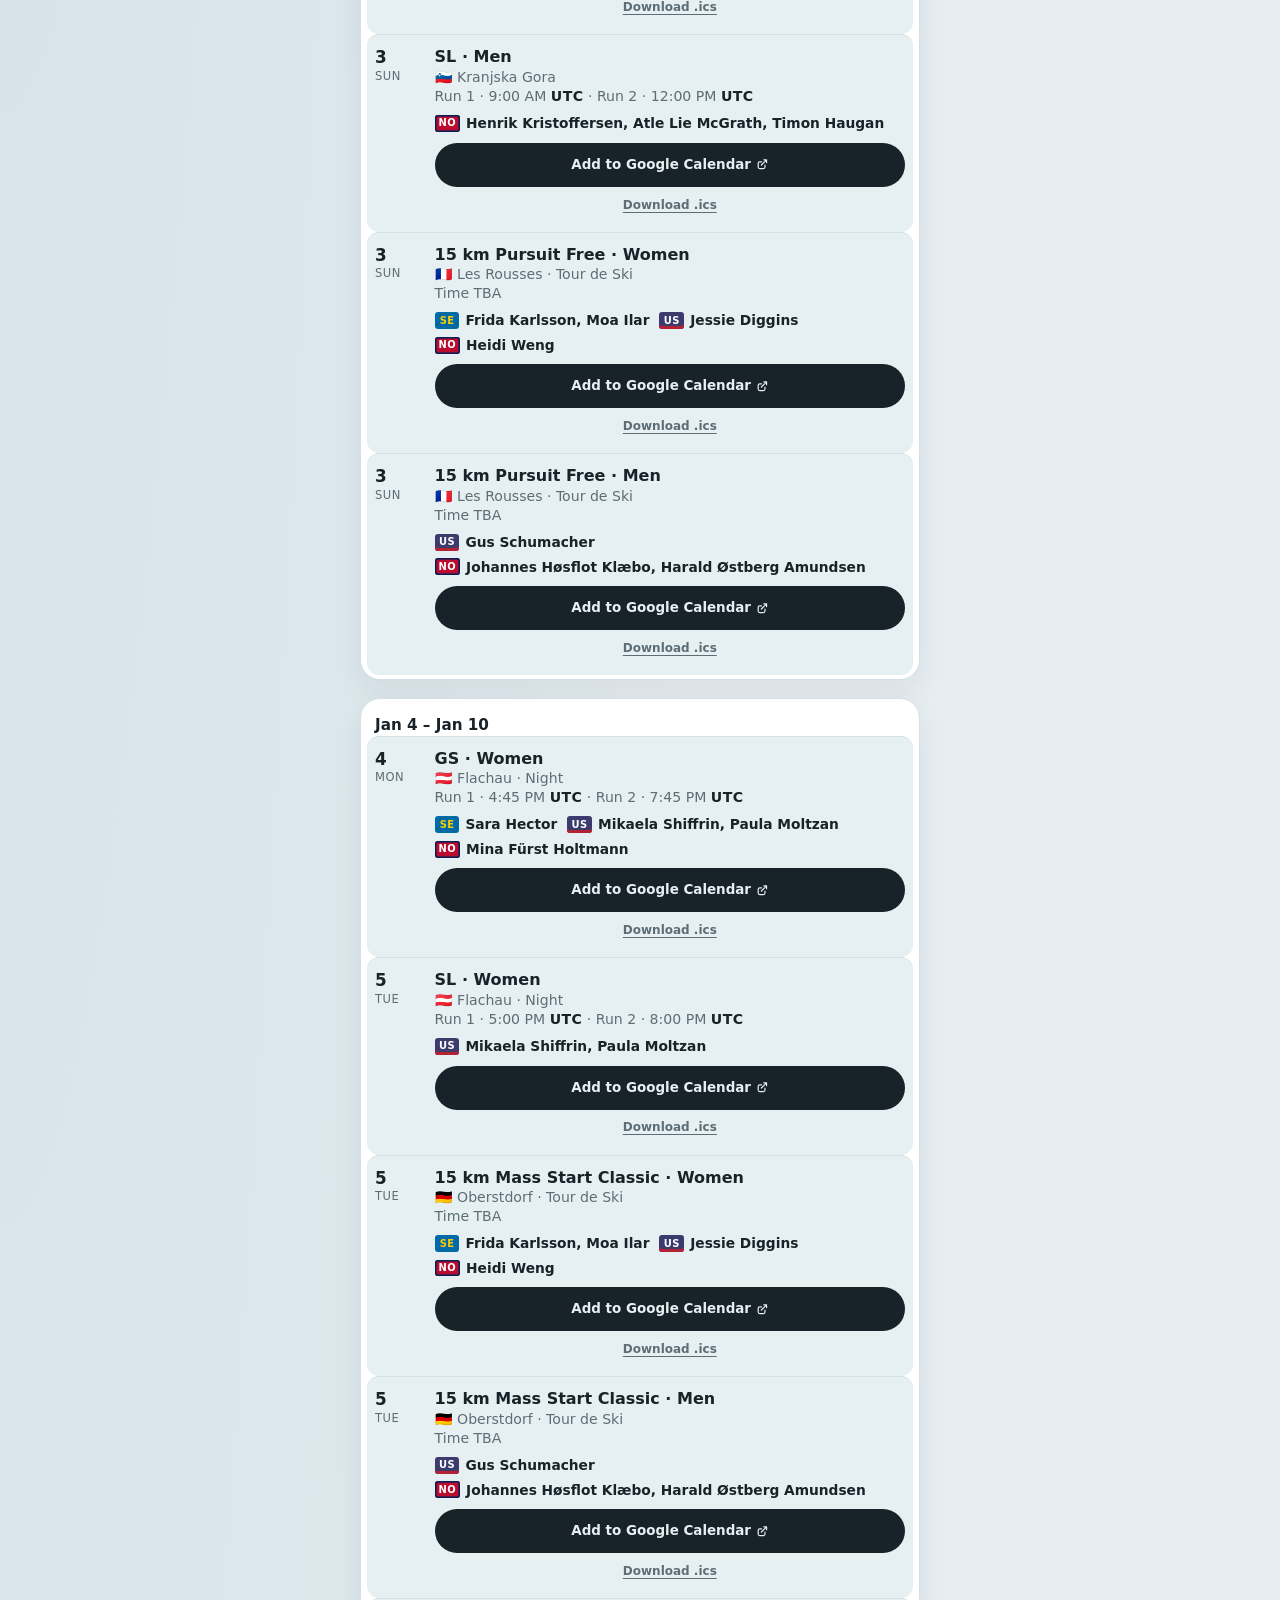
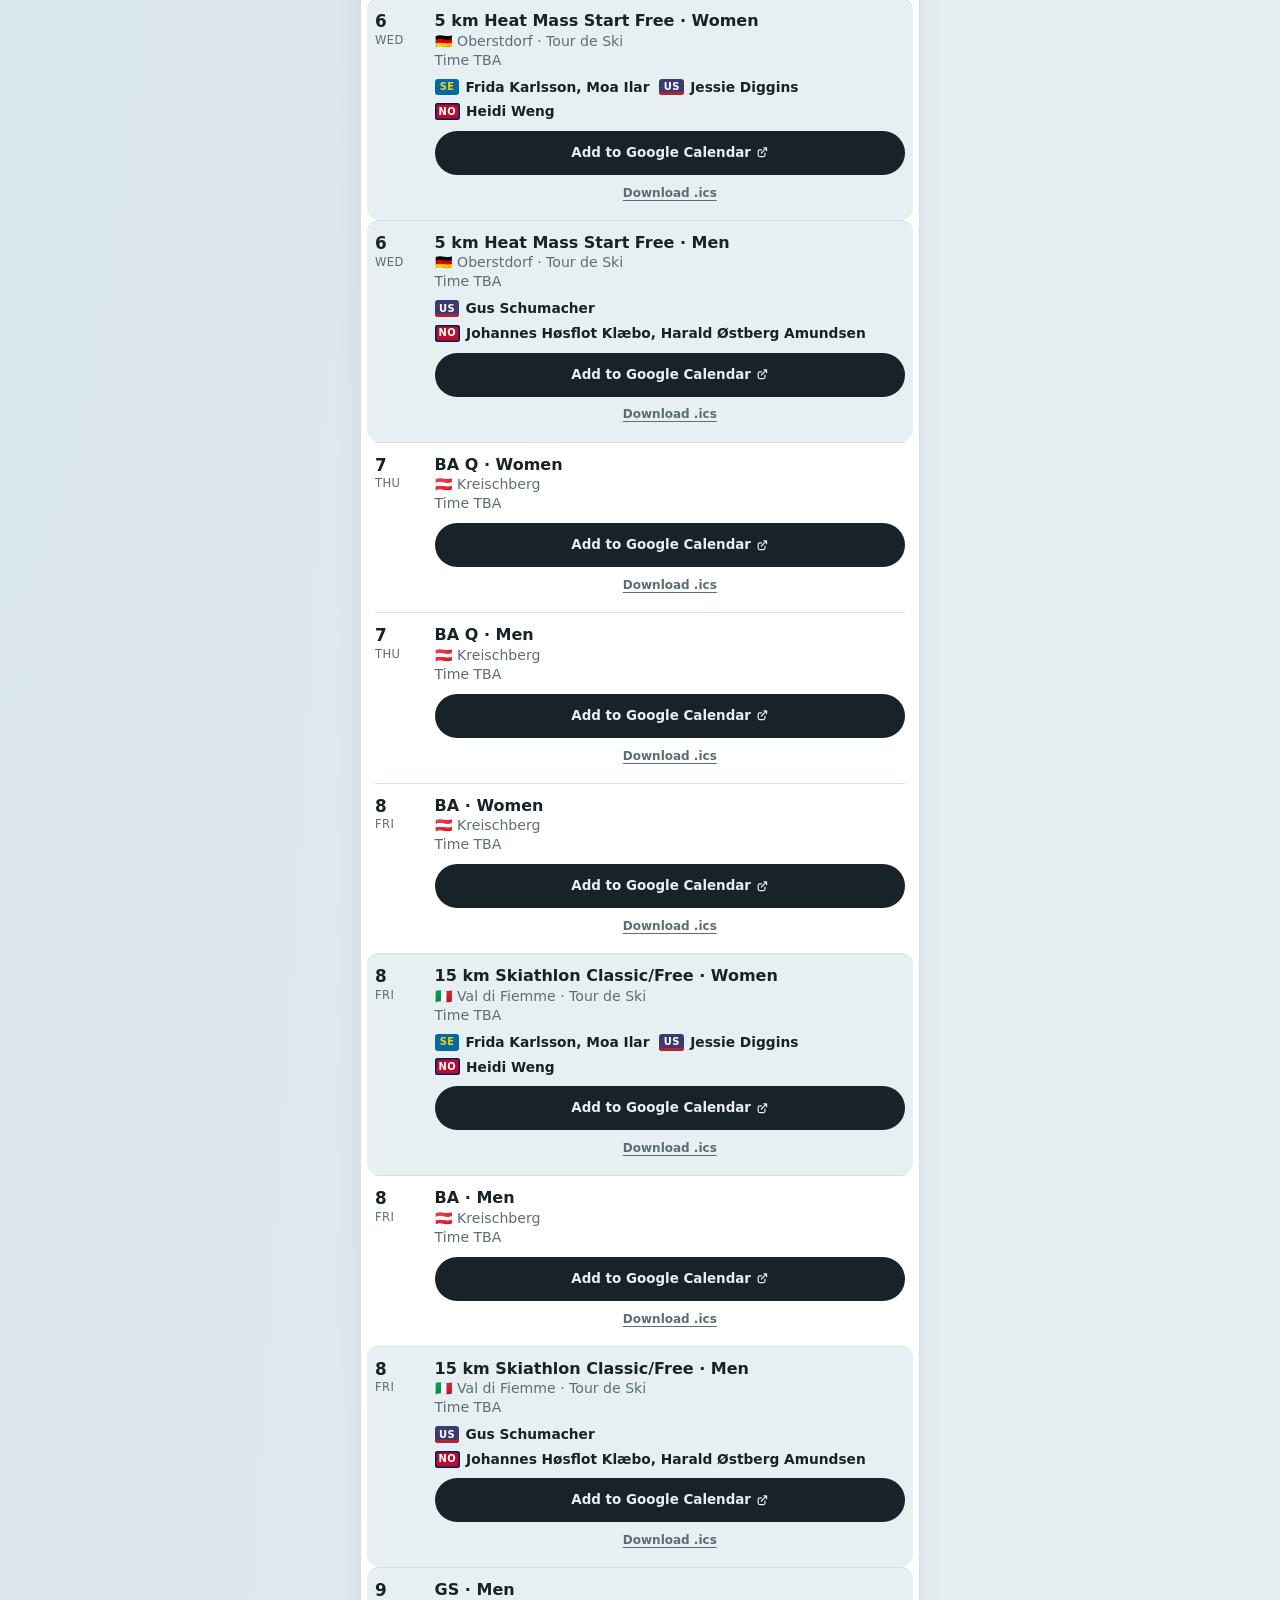
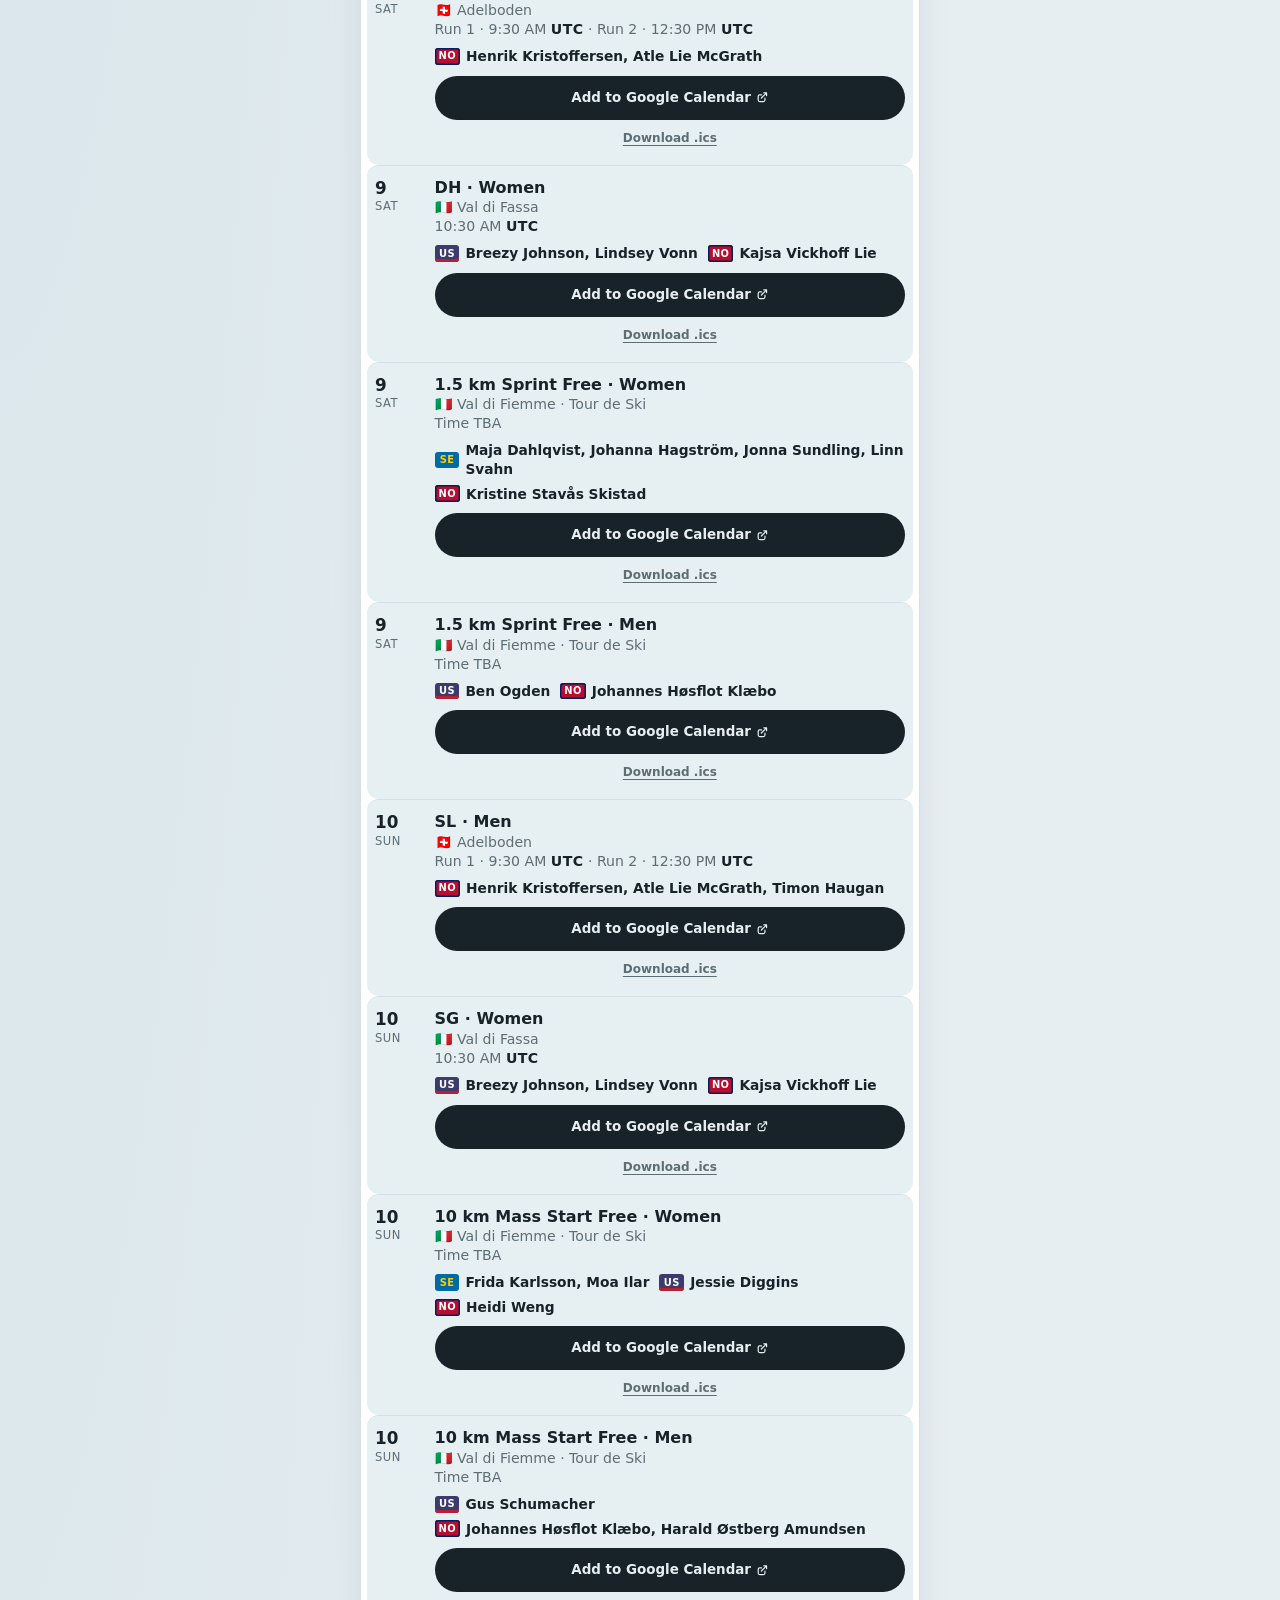
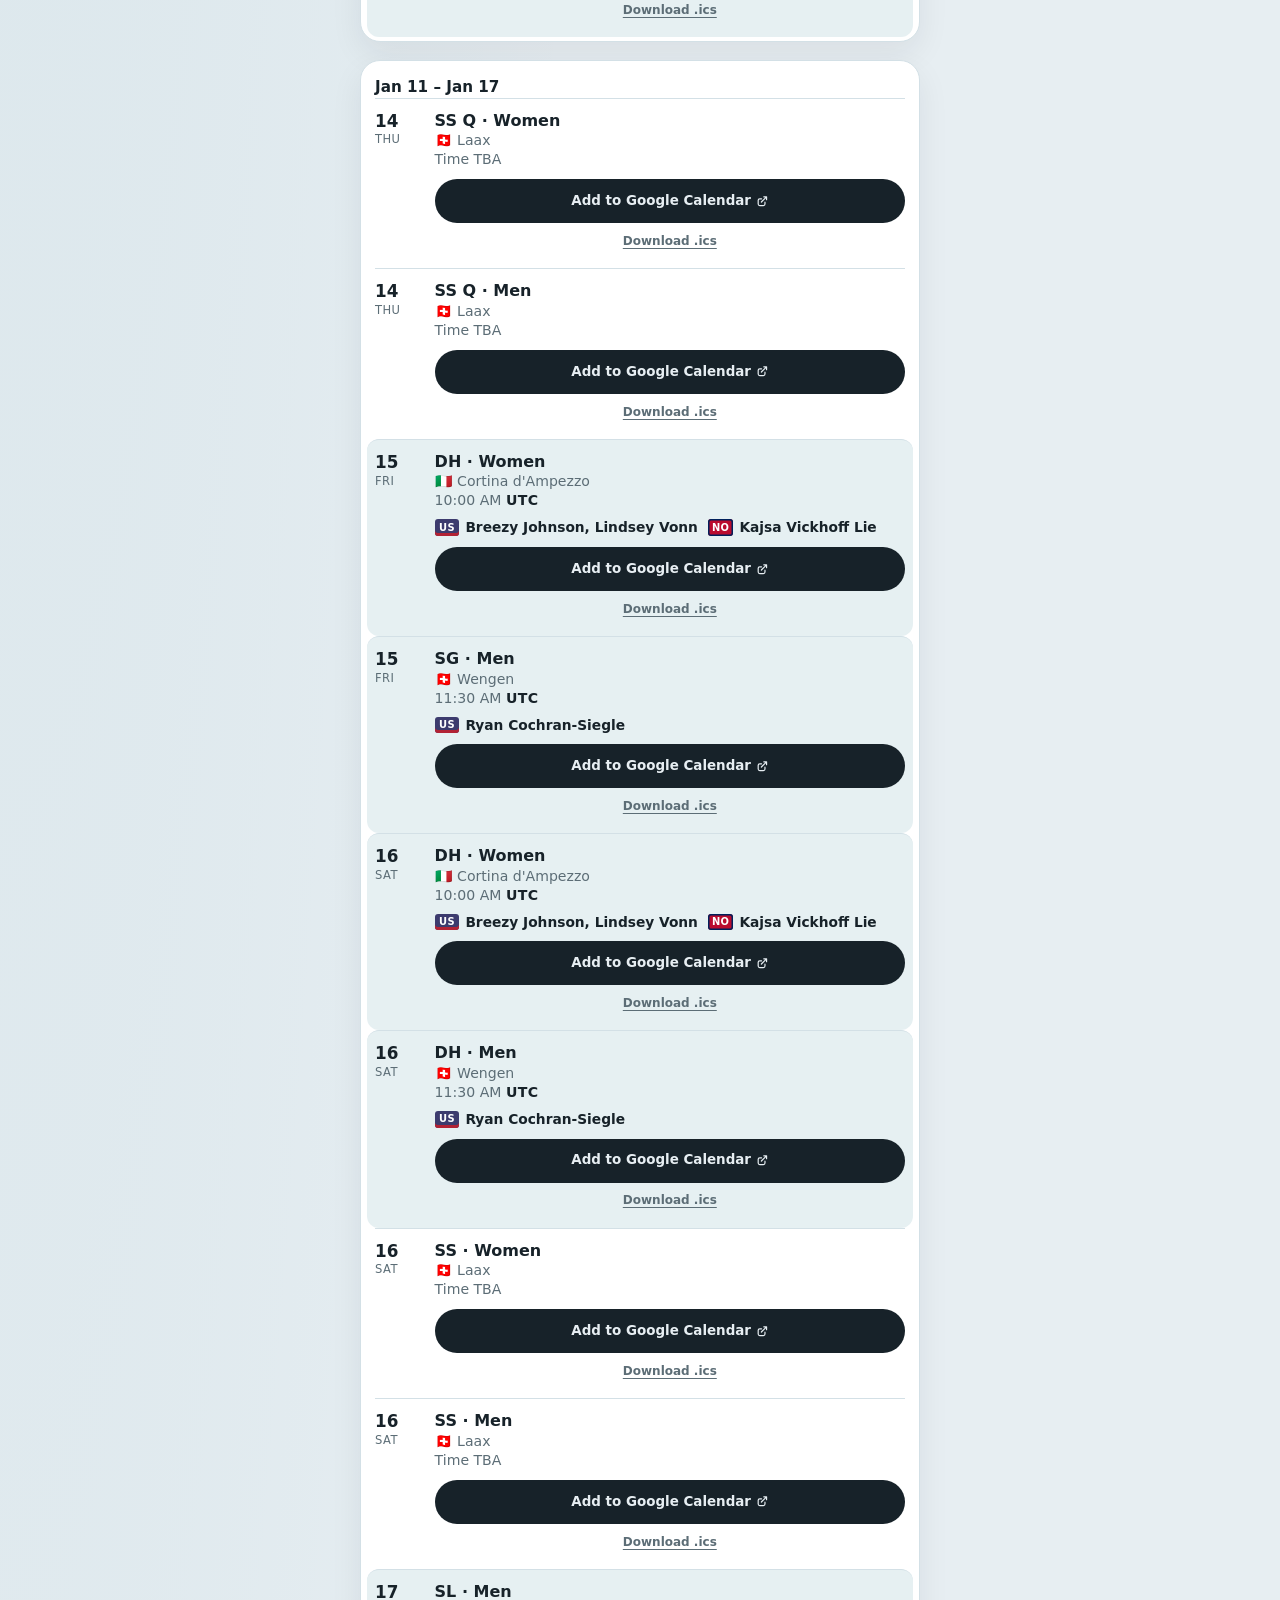
==== commit ca093c8a: "Show cross-country live timing from the FIS file. The relay looks up ccNNNN/main.xml, which FIS does" ====
--- a/index.html
+++ b/index.html
@@ -54,7 +54,10 @@
     <noscript><p class="empty">JavaScript draws the next race and hides the ones already run.</p></noscript>
   </main>
   <footer>
-    <p>Clocks follow this device's time zone (<span class="tz-name">local time</span>). Date headings use that zone, so a race can fall on a different calendar date than the FIS date. Dates and start times come from the FIS World Cup calendars and database and are stored in UTC. Time TBA means FIS has not published a start time. Add to Google Calendar opens that race in Google Calendar, in a new tab, at the same UTC start. Download .ics stays on this page for Apple Calendar and uses the same UTC start. Live (FIS website) and Results (FIS website) open the FIS website in a new tab. Live shows from an hour before the start until the race is over, and all day on the venue's calendar day for a cross-country or freeski race with no start time. In that window the overview card shows a Live badge with the leader. Tapping it opens that race on its own page, at a link such as #levi-sl-men, which a refresh keeps open. The race page shows the run and how many are left, who is on course, everyone still to come, and the leader. Results and the TV delay controls sit further down. Sync sets the delay from when the timing first showed that skier on course. -5s and +5s nudge it, Live clears it, and the delay is remembered for 12 hours. A reload shows the last timing immediately, marked with how long ago it updated, instead of a blank hold. Freeski is judged, so that page says so and keeps the link to the FIS site. If the timing relay reports the race finished, the card says Finished instead of Underway. If the relay does not answer, the panel stays hidden, the card stays on the clock, and Live still opens the FIS website. A finished race card shows the podium: a photo when FIS has one, otherwise initials, the winner's time, and the gap for second and third. Under that, the top five of that discipline's World Cup are listed, and Overall switches to the gender's overall cup. A missing photo stays on initials. Finished races stay under Today. On an iPhone, Safari installs the page with Share, then Add to Home Screen. Android and desktop show Install when the browser offers it. Peacock, YouTube, and Outside TV open those sites in a new tab.</p>
+    <details class="how">
+      <summary>How this works</summary>
+      <p>Clocks follow this device's time zone (<span class="tz-name">local time</span>). Date headings use that zone, so a race can fall on a different calendar date than the FIS date. Dates and start times come from the FIS World Cup calendars and database and are stored in UTC. Time TBA means FIS has not published a start time. Add to Google Calendar opens that race in Google Calendar, in a new tab, at the same UTC start. Download .ics stays on this page for Apple Calendar and uses the same UTC start. Live (FIS website) and Results (FIS website) open the FIS website in a new tab. Live shows from an hour before the start until the race is over, and all day on the venue's calendar day for a cross-country or freeski race with no start time. In that window the overview card shows a Live badge with the leader. Tapping it opens that race on its own page, at a link such as #levi-sl-men, which a refresh keeps open. The race page shows the run and how many are left, who is on course, everyone still to come, and the leader. Results and the TV delay controls sit further down. Sync sets the delay from when the timing first showed that skier on course. -5s and +5s nudge it, Live clears it, and the delay is remembered for 12 hours. A reload shows the last timing immediately, marked with how long ago it updated, instead of a blank hold. Freeski is judged, so that page says so and keeps the link to the FIS site. If the timing relay reports the race finished, the card says Finished instead of Underway. If the relay does not answer, the panel stays hidden, the card stays on the clock, and Live still opens the FIS website. A finished race card shows the podium: a photo when FIS has one, otherwise initials, the winner's time, and the gap for second and third. Under that, the top five of that discipline's World Cup are listed, and Overall switches to the gender's overall cup. A missing photo stays on initials. Finished races stay under Today. On an iPhone, Safari installs the page with Share, then Add to Home Screen. Android and desktop show Install when the browser offers it. Peacock, YouTube, and Outside TV open those sites in a new tab.</p>
+    </details>
   </footer>
   <script type="module" src="app.js"></script>
 </body>
--- a/styles.css
+++ b/styles.css
@@ -409,6 +409,9 @@
 }
 footer { padding: 8px 0 36px; color: var(--muted); font-size: 0.78rem; }
 footer p { margin: 0; }
+footer summary { cursor: pointer; font-weight: 650; }
+footer details p { margin-top: 8px; }
+body.on-race footer { display: none; }
 @media (prefers-reduced-motion: reduce) {
   * { scroll-behavior: auto; }
   .live-link.on, .live-link.on .dot, .live-panel.racing .dot { animation: none; }
